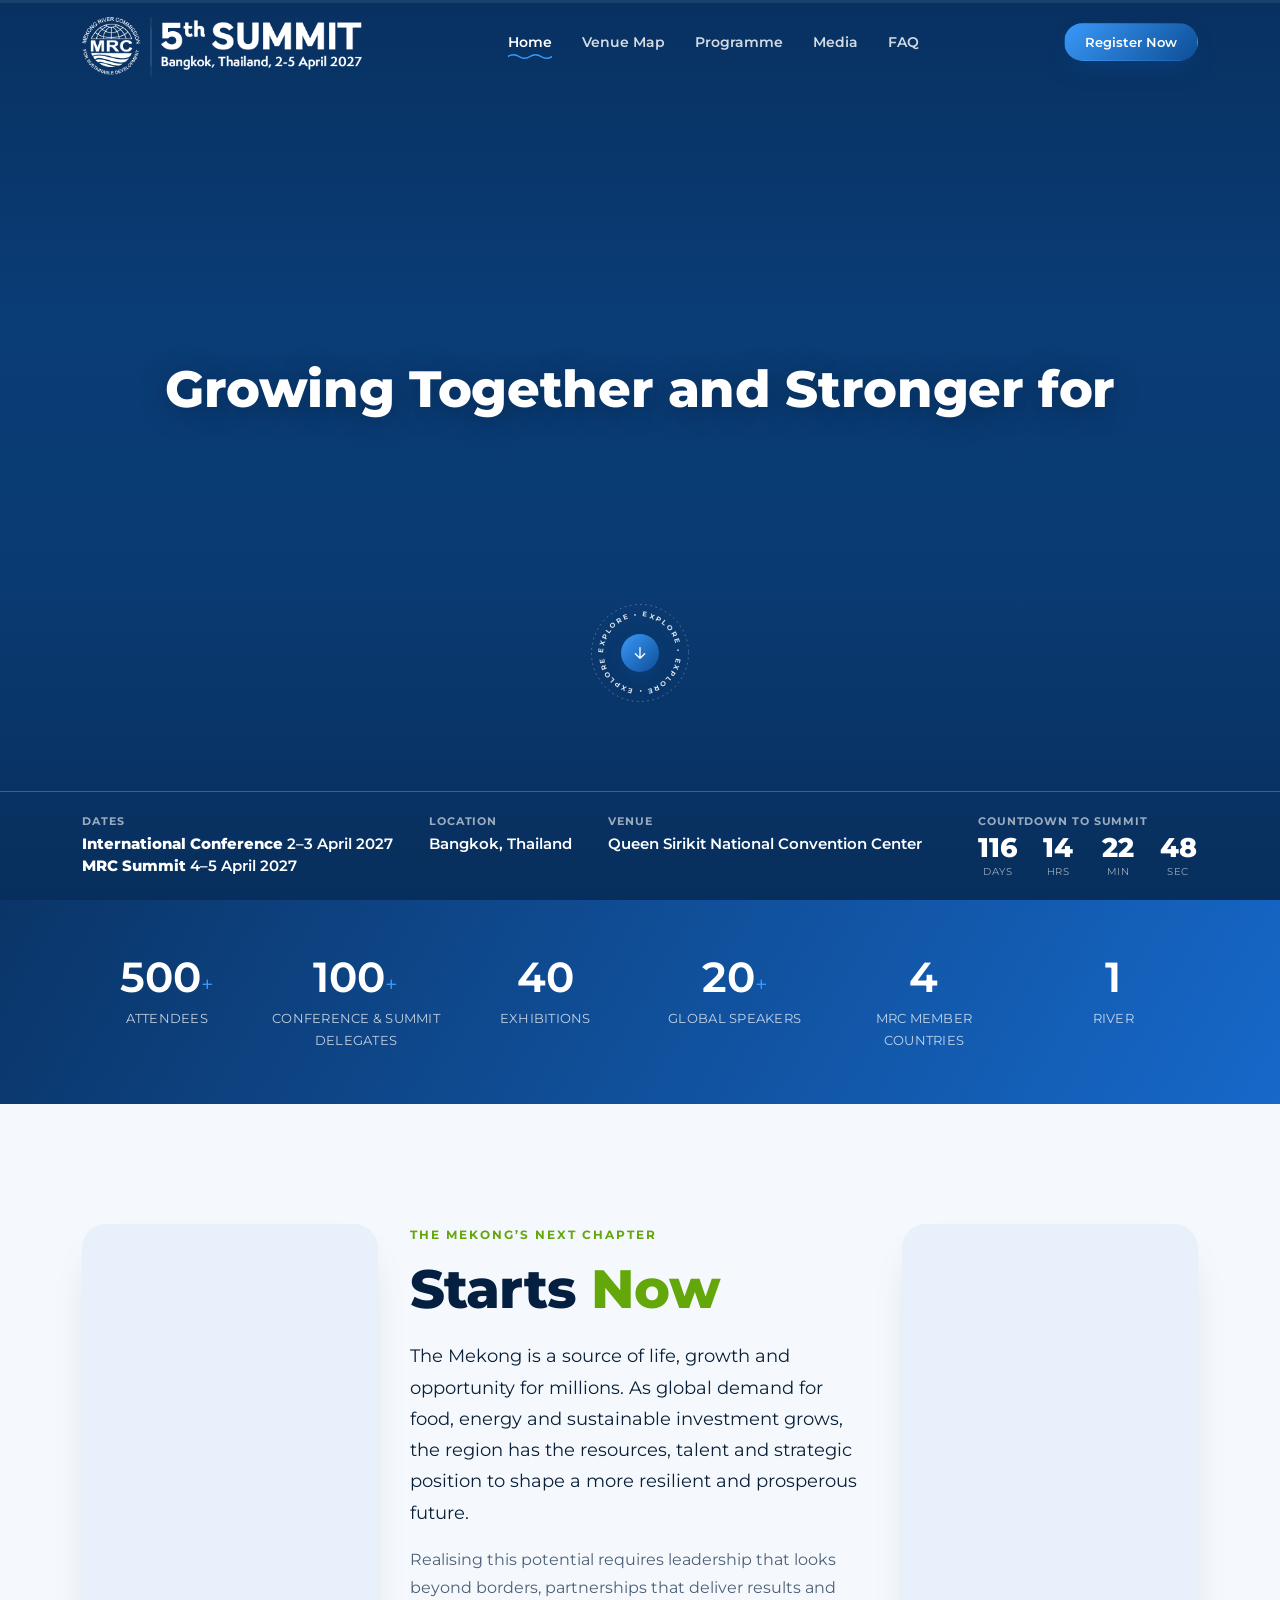
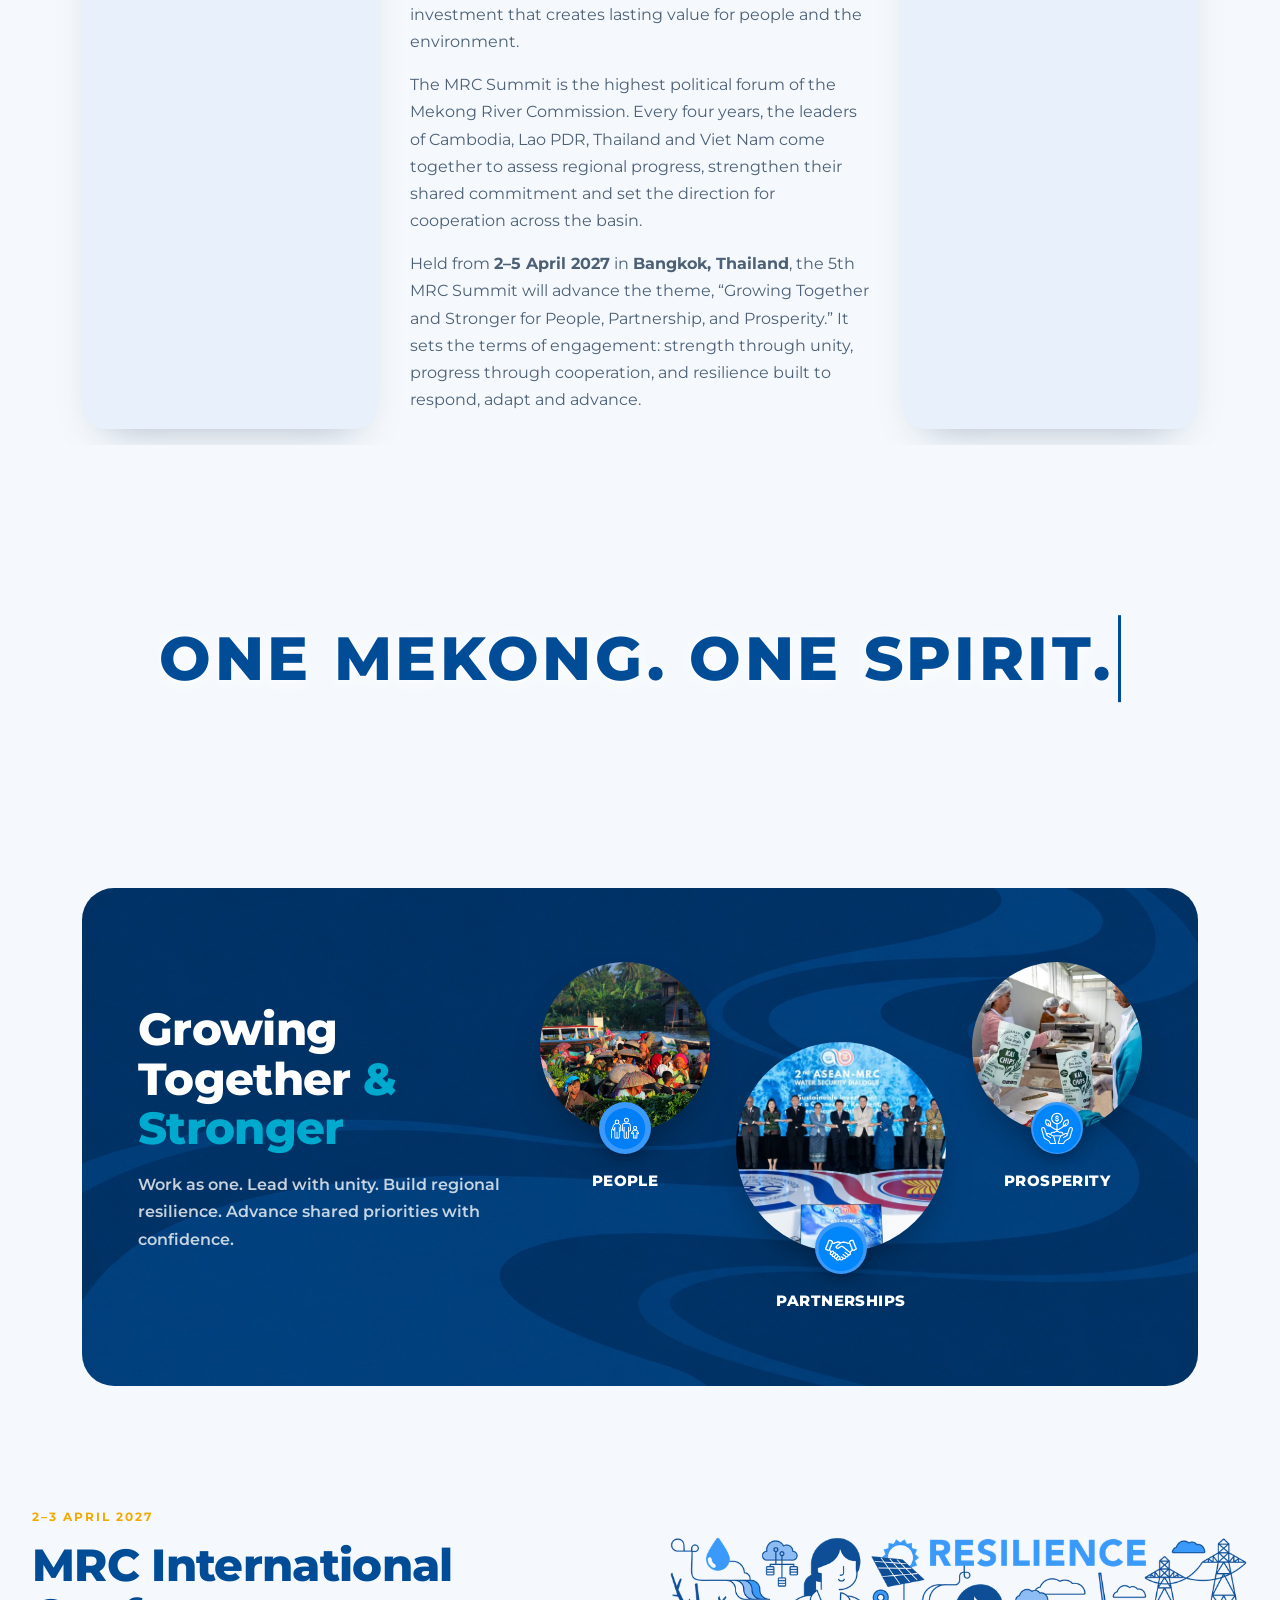
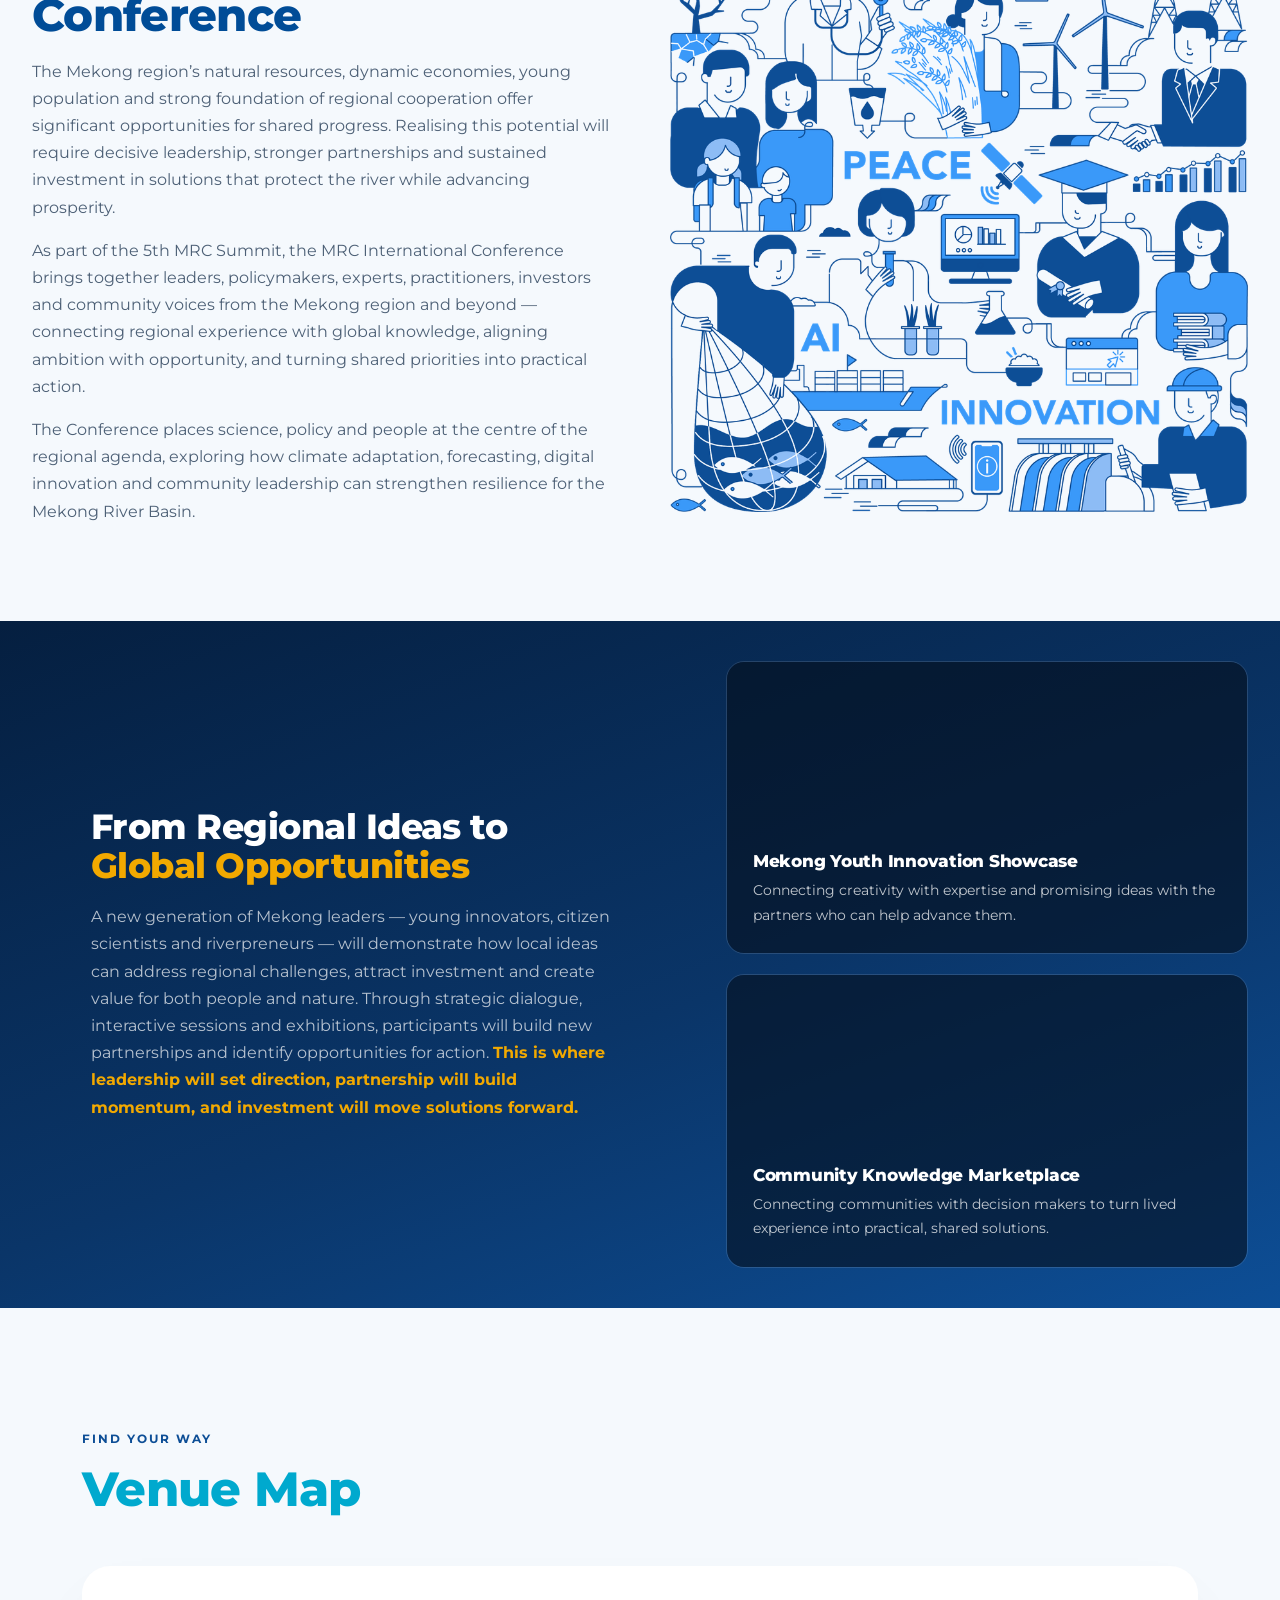
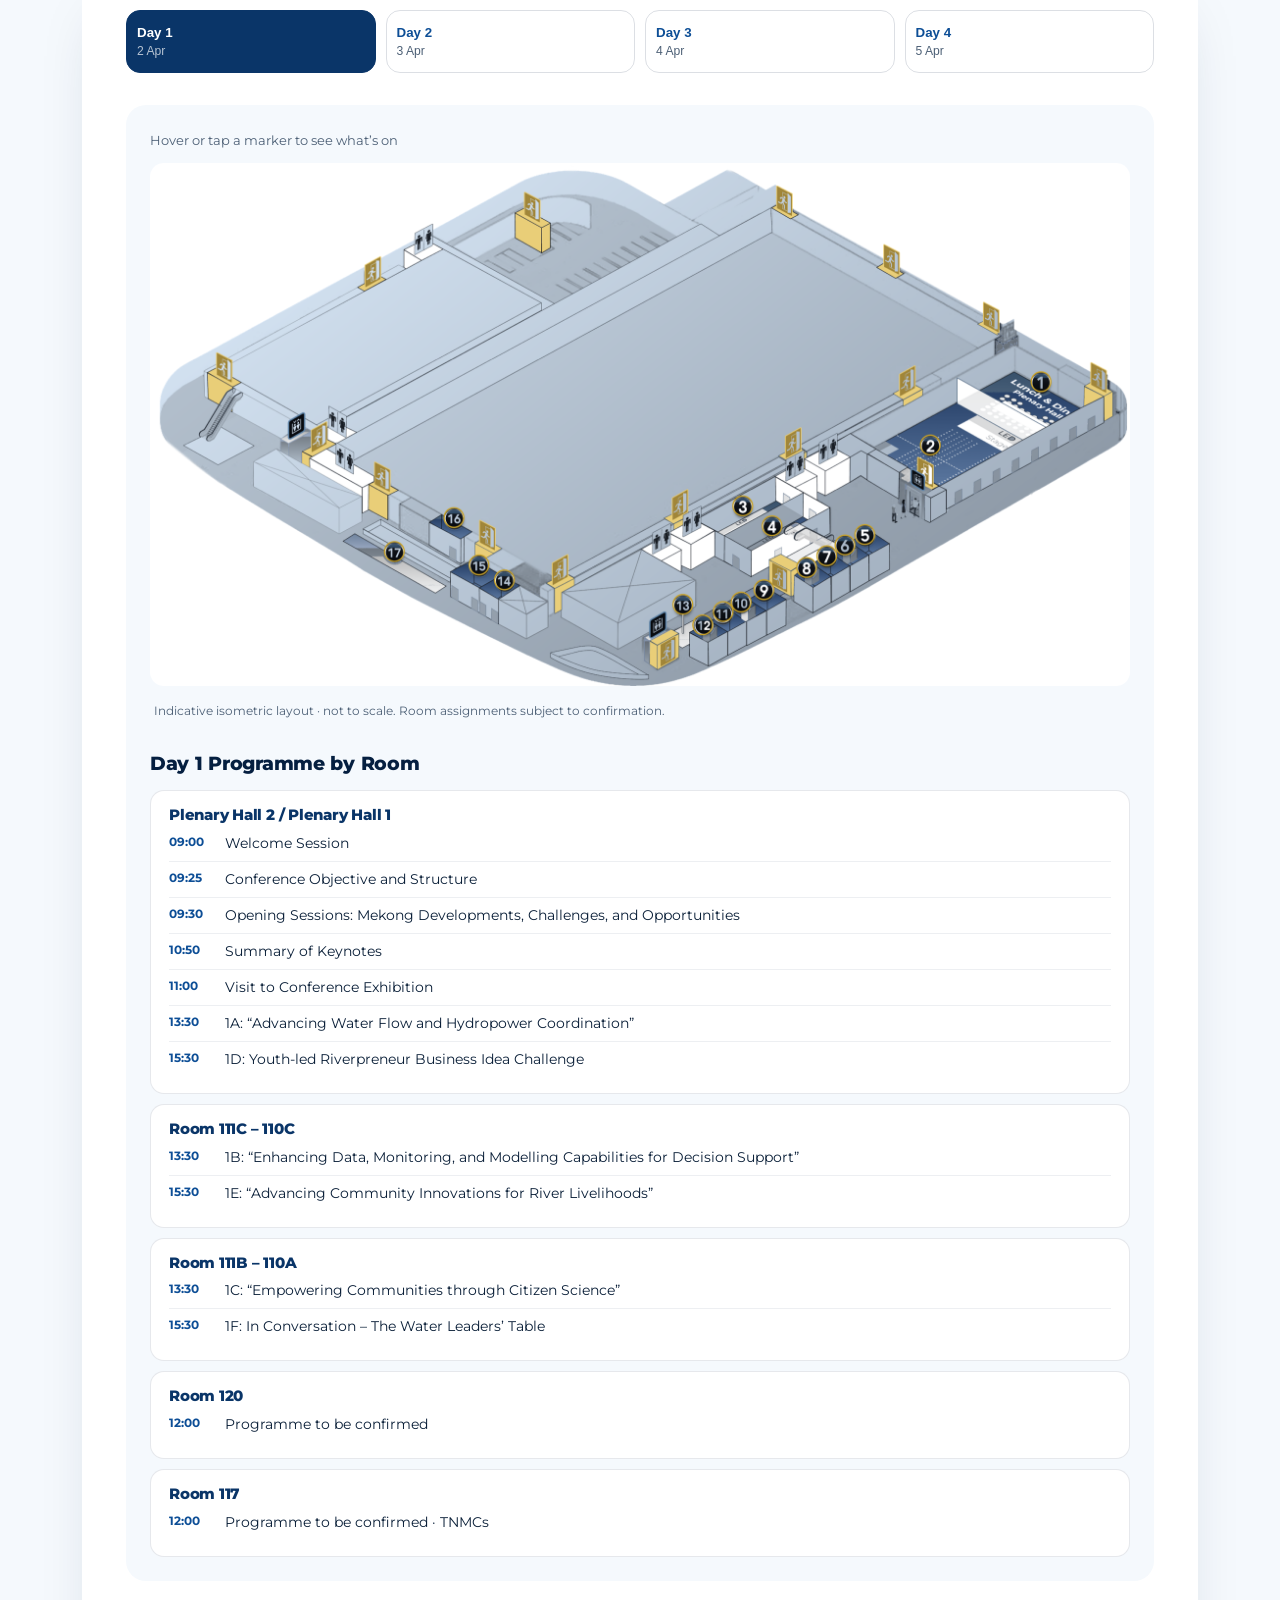
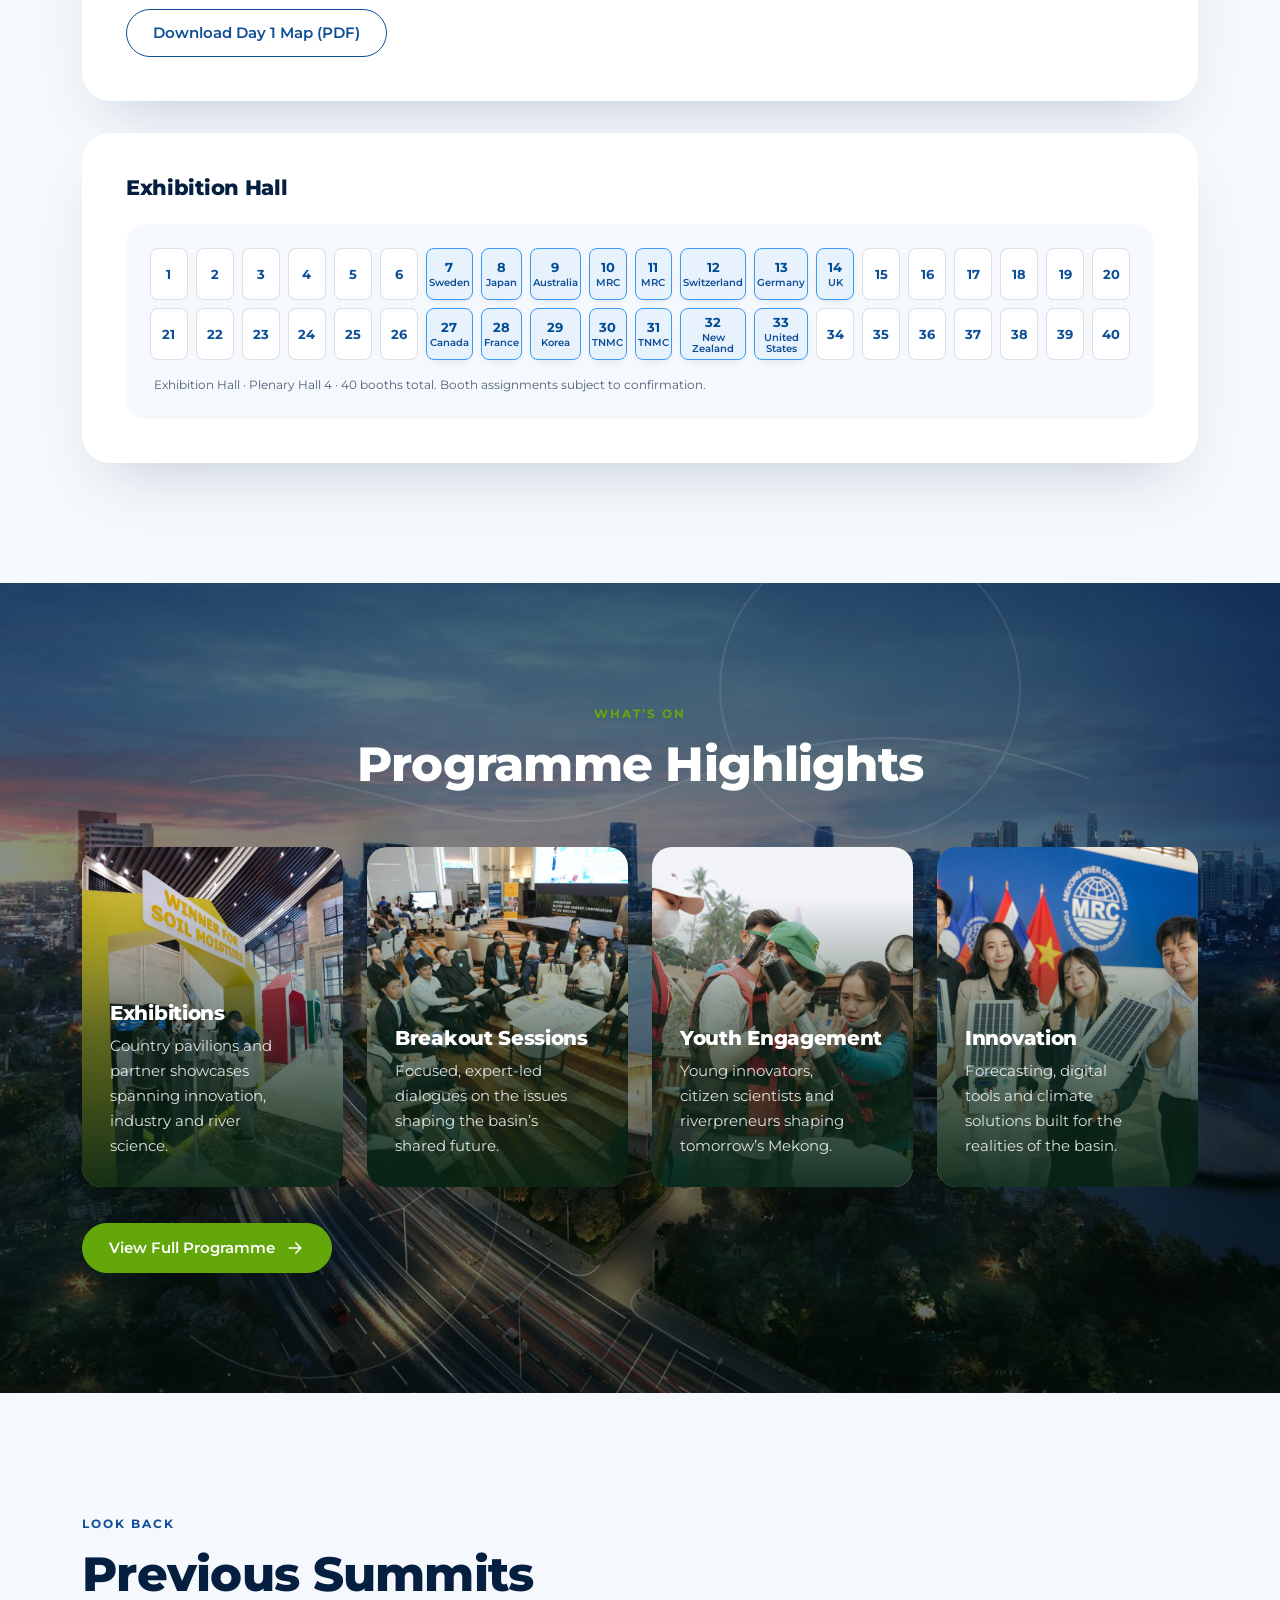
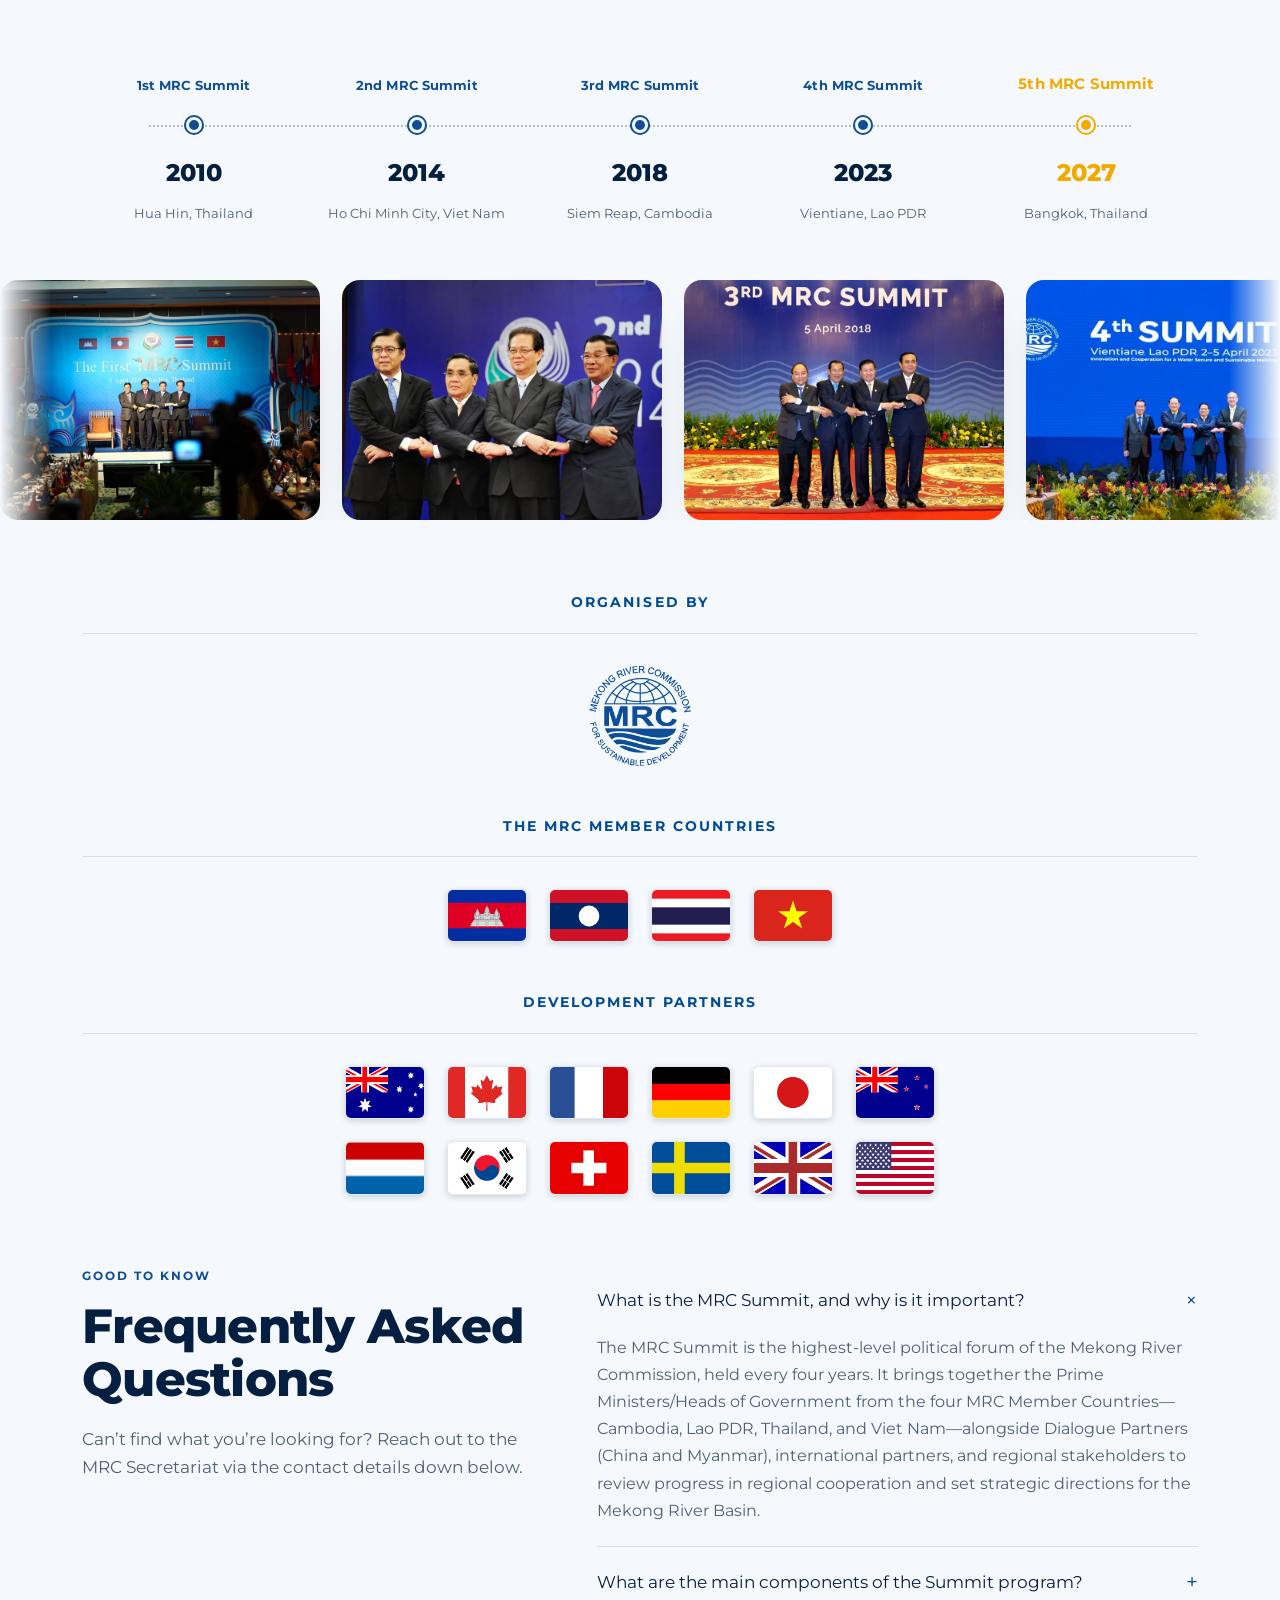
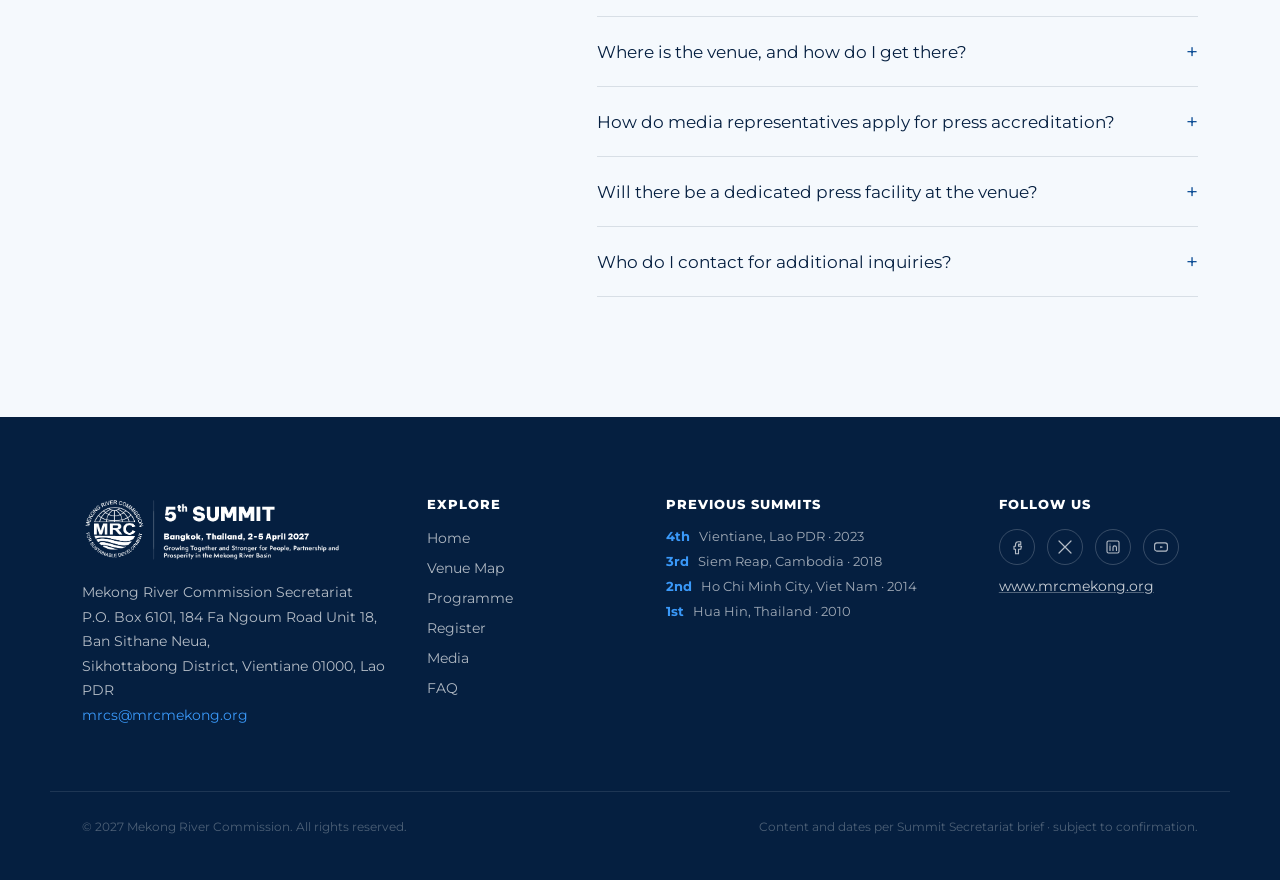
==== index.html @ 0aca08ce "Add Google Analytics (GA4) tracking Wire up the site's GA4 property so visitor traffic can be monito" ====
<!DOCTYPE html>
<html lang="en">
<head>
<meta charset="UTF-8">
<meta name="viewport" content="width=device-width, initial-scale=1.0">
<title>5th MRC Summit &mdash; Growing Together and Stronger</title>
<meta name="description" content="The 5th MRC Summit, 2&ndash;5 April 2027, Bangkok, Thailand. Growing Together and Stronger for People, Partnership, and Prosperity.">
<meta name="theme-color" content="#0a3568">
<meta property="og:title" content="5th MRC Summit">
<meta property="og:description" content="2&ndash;5 April 2027, Bangkok, Thailand. Growing Together and Stronger for People, Partnership, and Prosperity.">
<meta property="og:type" content="website">
<link rel="icon" href="data:image/svg+xml,%3Csvg xmlns='http://www.w3.org/2000/svg' viewBox='0 0 40 40'%3E%3Crect width='40' height='40' rx='8' fill='%230a3568'/%3E%3Cpath d='M4 24c5-8 9-8 14 0s9 8 14 0' fill='none' stroke='%233a99f9' stroke-width='3' stroke-linecap='round'/%3E%3Cpath d='M4 16c5-8 9-8 14 0s9 8 14 0' fill='none' stroke='%238dbcf5' stroke-width='3' stroke-linecap='round' opacity='.6'/%3E%3C/svg%3E">

<!-- Google Analytics (GA4) -->
<script async src="https://www.googletagmanager.com/gtag/js?id=G-CN8HXKM8K7"></script>
<script>
  window.dataLayer = window.dataLayer || [];
  function gtag(){dataLayer.push(arguments);}
  gtag('js', new Date());
  gtag('config', 'G-CN8HXKM8K7');
</script>
<link rel="preconnect" href="https://fonts.googleapis.com">
<link rel="preconnect" href="https://fonts.gstatic.com" crossorigin>
<link href="https://fonts.googleapis.com/css2?family=Montserrat:ital,wght@0,400;0,500;0,600;0,700;0,800;0,900;1,600&display=swap" rel="stylesheet">
<link rel="preload" href="assets/hero-banner.mp4" as="video" type="video/mp4" fetchpriority="high">
<link rel="stylesheet" href="css/style.css?v=43">
</head>
<body>

<div class="progress-rail" aria-hidden="true"><span class="progress-fill" id="progressFill"></span></div>

<header class="site-header" id="siteHeader">
  <div class="header-inner">
    <a href="#top" class="brand">
      <img src="assets/logo-mark.png" alt="5th MRC Summit" class="brand-logo">
    </a>

    <nav class="main-nav" id="mainNav" aria-label="Primary">
      <a href="#top" data-nav>Home</a>
      <a href="#venue" data-nav>Venue Map</a>
      <a href="#dayProgramme" data-nav>Programme</a>
      <a href="#media" data-nav>Media</a>
      <a href="#faq" data-nav>FAQ</a>
    </nav>

    <a href="#faq" class="btn btn-gold btn-small header-cta">Register Now</a>

    <button class="nav-toggle" id="navToggle" aria-expanded="false" aria-controls="mainNav" aria-label="Toggle menu">
      <span></span><span></span><span></span>
    </button>
  </div>
</header>

<main id="top">

  <!-- ============ HERO ============ -->
  <section class="hero" id="hero">
    <div class="hero-bg" aria-hidden="true">
      <video class="hero-bg-image" autoplay loop muted playsinline preload="auto" fetchpriority="high">
        <source src="assets/hero-banner.mp4" type="video/mp4">
      </video>
      <div class="hero-overlay"></div>
    </div>

    <div class="hero-content wrap">
      <div class="hero-headline">
        <h1 class="hero-title" data-reveal style="--i:0">
          <span class="hero-title-static">Growing Together and Stronger for</span>
          <span class="word-cycle hero-title-cycle">
            <span class="word-cycle-item">People</span><span class="word-cycle-item">Partnership</span><span class="word-cycle-item">Prosperity</span>
          </span>
        </h1>

        <a href="#faq" class="btn btn-gold hero-mobile-register" data-reveal style="--i:1">Register Now</a>
      </div>
    </div>

    <div class="hero-explore" data-reveal style="--i:2" id="heroExplore">
      <a href="#about" class="explore-btn" aria-label="Explore the Summit">
        <svg class="explore-ring" viewBox="0 0 120 120" aria-hidden="true">
          <circle cx="60" cy="60" r="56" fill="none" stroke="rgba(255,255,255,.35)" stroke-width="1" stroke-dasharray="1 5" stroke-linecap="round"/>
          <path id="exploreCirclePath" fill="none" d="M60,60 m-42,0 a42,42 0 1,1 84,0 a42,42 0 1,1 -84,0"/>
          <text class="explore-ring-text">
            <textPath href="#exploreCirclePath">EXPLORE &#8226; EXPLORE &#8226; EXPLORE &#8226; EXPLORE &#8226; EXPLORE &#8226; EXPLORE &#8226; </textPath>
          </text>
        </svg>
        <span class="explore-arrow" aria-hidden="true">
          <svg width="16" height="16" viewBox="0 0 24 24" fill="none"><path d="M12 4v16M5 13l7 7 7-7" stroke="currentColor" stroke-width="2" stroke-linecap="round" stroke-linejoin="round"/></svg>
        </span>
      </a>
    </div>

    <div class="hero-infobar" data-reveal style="--i:3" id="heroInfobar">
      <div class="wrap hero-infobar-inner">
        <div class="hero-info-col">
          <span class="hero-info-label">Dates</span>
          <p class="hero-info-value"><strong>International Conference</strong> 2&ndash;3 April 2027</p>
          <p class="hero-info-value"><strong>MRC Summit</strong> 4&ndash;5 April 2027</p>
        </div>
        <div class="hero-info-col">
          <span class="hero-info-label">Location</span>
          <p class="hero-info-value">Bangkok, Thailand</p>
        </div>
        <div class="hero-info-col">
          <span class="hero-info-label">Venue</span>
          <p class="hero-info-value">Queen Sirikit National Convention Center</p>
        </div>
        <div class="hero-info-col hero-info-countdown">
          <span class="hero-info-label">Countdown to Summit</span>
          <div class="countdown-row" id="heroCountdown">
            <div class="countdown-unit"><span class="countdown-num" data-cd="d">00</span><span class="countdown-unit-label">Days</span></div>
            <div class="countdown-unit"><span class="countdown-num" data-cd="h">00</span><span class="countdown-unit-label">Hrs</span></div>
            <div class="countdown-unit"><span class="countdown-num" data-cd="m">00</span><span class="countdown-unit-label">Min</span></div>
            <div class="countdown-unit"><span class="countdown-num" data-cd="s">00</span><span class="countdown-unit-label">Sec</span></div>
          </div>
        </div>
      </div>
    </div>
  </section>

  <!-- ============ STATS ============ -->
  <section class="stats-band" id="stats" data-reveal-group>
    <div class="wrap stats-grid">
      <div class="stat" data-count="500" data-reveal><span class="stat-num">0</span><span class="stat-plus">+</span><p>Attendees</p></div>
      <div class="stat" data-count="100" data-reveal style="--i:1"><span class="stat-num">0</span><span class="stat-plus">+</span><p>Conference &amp; Summit Delegates</p></div>
      <div class="stat" data-count="40" data-reveal style="--i:2"><span class="stat-num">0</span><p>Exhibitions</p></div>
      <div class="stat" data-count="20" data-reveal style="--i:3"><span class="stat-num">0</span><span class="stat-plus">+</span><p>Global Speakers</p></div>
      <div class="stat" data-count="4" data-reveal style="--i:4"><span class="stat-num">0</span><p>MRC Member Countries</p></div>
      <div class="stat" data-count="1" data-reveal style="--i:5"><span class="stat-num">0</span><p>River</p></div>
    </div>
  </section>

  <!-- ============ ABOUT / NEXT CHAPTER ============ -->
  <section class="section about" id="about">
    <div class="wrap about-grid">
      <div class="about-visual about-visual-left" data-reveal style="--i:1" aria-hidden="true">
        <video autoplay loop muted playsinline preload="auto">
          <source src="assets/about-video-left.mp4" type="video/mp4">
        </video>
      </div>

      <div class="about-copy">
        <p class="kicker" data-reveal>The Mekong&rsquo;s Next Chapter</p>
        <h2 data-reveal style="--i:1">Starts <em>Now</em></h2>
        <p class="lead" data-reveal style="--i:2">The Mekong is a source of life, growth and opportunity for millions. As global demand for food, energy and sustainable investment grows, the region has the resources, talent and strategic position to shape a more resilient and prosperous future.</p>
        <p data-reveal style="--i:3">Realising this potential requires leadership that looks beyond borders, partnerships that deliver results and investment that creates lasting value for people and the environment.</p>
        <p data-reveal style="--i:4">The MRC Summit is the highest political forum of the Mekong River Commission. Every four years, the leaders of Cambodia, Lao PDR, Thailand and Viet Nam come together to assess regional progress, strengthen their shared commitment and set the direction for cooperation across the basin.</p>
        <p data-reveal style="--i:5">Held from <strong>2&ndash;5 April 2027</strong> in <strong>Bangkok, Thailand</strong>, the 5th MRC Summit will advance the theme, &ldquo;Growing Together and Stronger for People, Partnership, and Prosperity.&rdquo; It sets the terms of engagement: strength through unity, progress through cooperation, and resilience built to respond, adapt and advance.</p>
      </div>

      <div class="about-visual about-visual-right" data-reveal style="--i:2" aria-hidden="true">
        <video autoplay loop muted playsinline preload="auto">
          <source src="assets/about-video-right.mp4" type="video/mp4">
        </video>
      </div>
    </div>
  </section>

  <!-- ============ RIVER DIVIDER ============ -->
  <div class="river-divider" id="riverDivider">
    <img src="assets/river-divider.png" alt="" class="river-img" id="riverImg" aria-hidden="true">
    <div class="river-caption-clip" id="riverCaptionClip">
      <p class="river-caption" id="riverCaption"><span class="river-caption-line">ONE MEKONG.</span> <span class="river-caption-line">ONE SPIRIT.</span></p>
    </div>
  </div>

  <!-- ============ PILLARS ============ -->
  <section class="section pillars" id="pillars">
    <div class="wrap">
      <div class="highlight-box">
        <div class="highlight-copy">
          <h2 class="highlight-title" data-reveal style="--i:1">Growing Together <em>&amp; Stronger</em></h2>
          <p class="highlight-text" data-reveal style="--i:2">Work as one. Lead with unity. Build regional resilience. Advance shared priorities with confidence.</p>
          <p class="highlight-hint">Tap the circles for more information.</p>
        </div>

        <div class="highlight-badges">
          <div class="badge-circle badge-circle--side" data-reveal style="--i:1" tabindex="0">
            <img src="assets/pillars/people.jpg" alt="People">
            <span class="badge-icon"><img src="assets/icon-people.png" alt=""></span>
            <span class="badge-label">People</span>
            <div class="badge-detail">
              <p>Protect livelihoods, expand opportunities and place communities at the heart of the Mekong&rsquo;s future.</p>
            </div>
          </div>

          <div class="badge-circle badge-circle--center" data-reveal style="--i:2" tabindex="0">
            <img src="assets/pillars/partnership.jpg" alt="Partnerships">
            <span class="badge-icon"><img src="assets/icon-partnership.png" alt=""></span>
            <span class="badge-label">Partnerships</span>
            <div class="badge-detail">
              <p>Bring governments, businesses and international partners together around shared goals and coordinated action.</p>
            </div>
          </div>

          <div class="badge-circle badge-circle--side" data-reveal style="--i:3" tabindex="0">
            <img src="assets/pillars/prosperity.jpg" alt="Prosperity">
            <span class="badge-icon"><img src="assets/icon-prosperity.png" alt=""></span>
            <span class="badge-label">Prosperity</span>
            <div class="badge-detail">
              <p>Unlock responsible investment, innovation and connectivity to deliver inclusive and sustainable growth.</p>
            </div>
          </div>
        </div>
      </div>
    </div>
  </section>

  <!-- ============ INTERNATIONAL CONFERENCE ============ -->
  <section class="section conference" id="conference">
    <div class="wrap conference-grid">
      <div class="conference-copy">
        <p class="kicker" data-reveal>2&ndash;3 April 2027</p>
        <h2 data-reveal style="--i:1">MRC International Conference</h2>
        <p data-reveal style="--i:2">The Mekong region&rsquo;s natural resources, dynamic economies, young population and strong foundation of regional cooperation offer significant opportunities for shared progress. Realising this potential will require decisive leadership, stronger partnerships and sustained investment in solutions that protect the river while advancing prosperity.</p>
        <p data-reveal style="--i:3">As part of the 5th MRC Summit, the MRC International Conference brings together leaders, policymakers, experts, practitioners, investors and community voices from the Mekong region and beyond &mdash; connecting regional experience with global knowledge, aligning ambition with opportunity, and turning shared priorities into practical action.</p>
        <p data-reveal style="--i:4">The Conference places science, policy and people at the centre of the regional agenda, exploring how climate adaptation, forecasting, digital innovation and community leadership can strengthen resilience for the Mekong River Basin.</p>
      </div>

      <div class="conference-visual" data-reveal style="--i:2">
        <div class="video-frame" id="conferenceVideoFrame">
          <img src="assets/conference-image.png" alt="Illustration of resilience, peace, AI and innovation across the Mekong basin">
        </div>
      </div>
    </div>

    <div class="showcase-band">
      <div class="wrap showcase-grid">
        <div class="showcase-copy reveal-left" data-reveal>
          <h3>From Regional Ideas to <span class="showcase-highlight">Global Opportunities</span></h3>
          <p>A new generation of Mekong leaders &mdash; young innovators, citizen scientists and riverpreneurs &mdash; will demonstrate how local ideas can address regional challenges, attract investment and create value for both people and nature. Through strategic dialogue, interactive sessions and exhibitions, participants will build new partnerships and identify opportunities for action. <span class="showcase-tagline">This is where leadership will set direction, partnership will build momentum, and investment will move solutions forward.</span></p>
        </div>

        <div class="showcase-cards reveal-right" data-reveal>
          <div class="showcase-card" data-reveal style="--i:0">
            <video class="showcase-video" autoplay loop muted playsinline preload="auto" aria-hidden="true">
              <source src="assets/showcase-youth.mp4?v=2" type="video/mp4">
            </video>
            <div class="showcase-tint"></div>
            <h4>Mekong Youth Innovation Showcase</h4>
            <p>Connecting creativity with expertise and promising ideas with the partners who can help advance them.</p>
          </div>
          <div class="showcase-card" data-reveal style="--i:1">
            <video class="showcase-video" autoplay loop muted playsinline preload="auto" aria-hidden="true">
              <source src="assets/showcase-knowledge.mp4?v=2" type="video/mp4">
            </video>
            <div class="showcase-tint"></div>
            <h4>Community Knowledge Marketplace</h4>
            <p>Connecting communities with decision makers to turn lived experience into practical, shared solutions.</p>
          </div>
        </div>
      </div>
    </div>
  </section>

  <!-- ============ VENUE MAP ============ -->
  <section class="section venue" id="venue">
    <div class="wrap">
      <p class="kicker" data-reveal>Find Your Way</p>
      <h2 class="section-title" data-reveal style="--i:1">Venue Map</h2>

      <div class="venue-panel" data-reveal style="--i:3">
        <div class="venue-tabs" role="tablist" aria-label="Venue map by day">
          <button class="venue-tab is-active" role="tab" aria-selected="true" data-day="1">Day 1<span>2 Apr</span></button>
          <button class="venue-tab" role="tab" aria-selected="false" data-day="2">Day 2<span>3 Apr</span></button>
          <button class="venue-tab" role="tab" aria-selected="false" data-day="3">Day 3<span>4 Apr</span></button>
          <button class="venue-tab" role="tab" aria-selected="false" data-day="4">Day 4<span>5 Apr</span></button>
        </div>

        <div class="venue-stage">

          <div class="venue-live" id="venueLive">
            <div class="venue-map-col">
              <p class="venue-hint">Hover or tap a marker to see what&rsquo;s on</p>
              <div class="fp-wrap" id="fpWrap">
                <img src="assets/venue-plan.png" alt="Isometric venue floor plan with numbered session markers" class="venue-plan-img" id="venuePlanImg">
                <div class="fp-tooltip" id="fpTooltip" hidden></div>
                <button type="button" class="map-zoom-btn" id="mapZoomBtn" aria-label="Zoom into the venue map">
                  <svg width="20" height="20" viewBox="0 0 24 24" fill="none"><circle cx="11" cy="11" r="7" stroke="currentColor" stroke-width="2"/><path d="M21 21l-4.35-4.35M9 11h4M11 9v4" stroke="currentColor" stroke-width="2" stroke-linecap="round"/></svg>
                </button>
              </div>
              <p class="venue-fineprint">Indicative isometric layout &middot; not to scale. Room assignments subject to confirmation.</p>
            </div>

            <div class="venue-programme-col" id="dayProgramme">
              <h3 class="venue-day-heading" id="venueDayHeading">Day 1 Programme by Room</h3>
              <div class="venue-room-list" id="venueRoomList"></div>
            </div>
          </div>

          <div class="venue-soon" id="venueSoon" hidden>
            <svg width="40" height="40" viewBox="0 0 40 40" fill="none"><circle cx="20" cy="20" r="16" stroke="currentColor" stroke-width="2"/><path d="M20 11v9l6 4" stroke="currentColor" stroke-width="2" stroke-linecap="round" stroke-linejoin="round"/></svg>
            <p>The detailed programme for this day is still being finalised and will be published closer to the Summit.</p>
          </div>

        </div>

        <a href="assets/venue-map-day1.pdf" download="5th-MRC-Summit-Venue-Map-Day-1.pdf" class="btn btn-outline" id="downloadMapBtn">Download Day 1 Map (PDF)</a>
      </div>

      <div class="venue-panel exhibition-panel" data-reveal>
        <h3 class="exhibition-heading">Exhibition Hall</h3>

        <div class="venue-stage">
          <div class="exhibition-layout">

            <div class="exhibition-booths" aria-label="Exhibition booths, 40 total">
              <span class="booth-chip"><span class="booth-no">1</span></span>
              <span class="booth-chip"><span class="booth-no">2</span></span>
              <span class="booth-chip"><span class="booth-no">3</span></span>
              <span class="booth-chip"><span class="booth-no">4</span></span>
              <span class="booth-chip"><span class="booth-no">5</span></span>
              <span class="booth-chip"><span class="booth-no">6</span></span>
              <span class="booth-chip is-assigned"><span class="booth-no">7</span><span class="booth-name">Sweden</span></span>
              <span class="booth-chip is-assigned"><span class="booth-no">8</span><span class="booth-name">Japan</span></span>
              <span class="booth-chip is-assigned"><span class="booth-no">9</span><span class="booth-name">Australia</span></span>
              <span class="booth-chip is-assigned"><span class="booth-no">10</span><span class="booth-name">MRC</span></span>
              <span class="booth-chip is-assigned"><span class="booth-no">11</span><span class="booth-name">MRC</span></span>
              <span class="booth-chip is-assigned"><span class="booth-no">12</span><span class="booth-name">Switzerland</span></span>
              <span class="booth-chip is-assigned"><span class="booth-no">13</span><span class="booth-name">Germany</span></span>
              <span class="booth-chip is-assigned"><span class="booth-no">14</span><span class="booth-name">UK</span></span>
              <span class="booth-chip"><span class="booth-no">15</span></span>
              <span class="booth-chip"><span class="booth-no">16</span></span>
              <span class="booth-chip"><span class="booth-no">17</span></span>
              <span class="booth-chip"><span class="booth-no">18</span></span>
              <span class="booth-chip"><span class="booth-no">19</span></span>
              <span class="booth-chip"><span class="booth-no">20</span></span>
              <span class="booth-chip"><span class="booth-no">21</span></span>
              <span class="booth-chip"><span class="booth-no">22</span></span>
              <span class="booth-chip"><span class="booth-no">23</span></span>
              <span class="booth-chip"><span class="booth-no">24</span></span>
              <span class="booth-chip"><span class="booth-no">25</span></span>
              <span class="booth-chip"><span class="booth-no">26</span></span>
              <span class="booth-chip is-assigned"><span class="booth-no">27</span><span class="booth-name">Canada</span></span>
              <span class="booth-chip is-assigned"><span class="booth-no">28</span><span class="booth-name">France</span></span>
              <span class="booth-chip is-assigned"><span class="booth-no">29</span><span class="booth-name">Korea</span></span>
              <span class="booth-chip is-assigned"><span class="booth-no">30</span><span class="booth-name">TNMC</span></span>
              <span class="booth-chip is-assigned"><span class="booth-no">31</span><span class="booth-name">TNMC</span></span>
              <span class="booth-chip is-assigned"><span class="booth-no">32</span><span class="booth-name">New Zealand</span></span>
              <span class="booth-chip is-assigned"><span class="booth-no">33</span><span class="booth-name">United States</span></span>
              <span class="booth-chip"><span class="booth-no">34</span></span>
              <span class="booth-chip"><span class="booth-no">35</span></span>
              <span class="booth-chip"><span class="booth-no">36</span></span>
              <span class="booth-chip"><span class="booth-no">37</span></span>
              <span class="booth-chip"><span class="booth-no">38</span></span>
              <span class="booth-chip"><span class="booth-no">39</span></span>
              <span class="booth-chip"><span class="booth-no">40</span></span>
            </div>
          </div>

          <p class="venue-fineprint">Exhibition Hall &middot; Plenary Hall 4 &middot; 40 booths total. Booth assignments subject to confirmation.</p>
        </div>
      </div>
    </div>
  </section>

  <!-- ============ PROGRAMME ============ -->
  <section class="section programme" id="programme">
    <div class="wrap">
      <div class="programme-heading">
        <p class="kicker programme-kicker" data-reveal>What&rsquo;s On</p>
        <h2 class="programme-title" data-reveal style="--i:1">Programme Highlights</h2>
      </div>

      <div class="programme-grid programme-grid--boxes">
        <article class="prog-box prog-box--exhibitions" data-reveal style="--i:0">
          <div class="prog-box-content">
            <h3>Exhibitions</h3>
            <p>Country pavilions and partner showcases spanning innovation, industry and river science.</p>
          </div>
        </article>
        <article class="prog-box prog-box--breakout" data-reveal style="--i:1">
          <div class="prog-box-content">
            <h3>Breakout Sessions</h3>
            <p>Focused, expert-led dialogues on the issues shaping the basin&rsquo;s shared future.</p>
          </div>
        </article>
        <article class="prog-box prog-box--youth" data-reveal style="--i:2">
          <div class="prog-box-content">
            <h3>Youth Engagement</h3>
            <p>Young innovators, citizen scientists and riverpreneurs shaping tomorrow&rsquo;s Mekong.</p>
          </div>
        </article>
        <article class="prog-box prog-box--innovation" data-reveal style="--i:3">
          <div class="prog-box-content">
            <h3>Innovation</h3>
            <p>Forecasting, digital tools and climate solutions built for the realities of the basin.</p>
          </div>
        </article>
      </div>

      <a class="btn btn-outline prog-view-all" href="#dayProgramme" data-reveal style="--i:4">
        <span>View Full Programme</span>
        <svg width="20" height="20" viewBox="0 0 24 24" fill="none"><path d="M5 12h14M13 6l6 6-6 6" stroke="currentColor" stroke-width="2" stroke-linecap="round" stroke-linejoin="round"/></svg>
      </a>
    </div>
  </section>

  <!-- ============ MEDIA: CAROUSEL + PARTNERS ============ -->
  <section class="section media" id="media">
    <div class="wrap">
      <p class="kicker" data-reveal>Look Back</p>
      <h2 class="section-title" data-reveal style="--i:1">Previous Summits</h2>

      <div class="timeline-track" id="timeline" data-reveal style="--i:2">
        <div class="timeline-item">
          <p class="timeline-label">1st MRC Summit</p>
          <div class="timeline-marker"><span class="timeline-dot"></span></div>
          <p class="timeline-year">2010</p>
          <p class="timeline-place">Hua Hin, Thailand</p>
        </div>
        <div class="timeline-item">
          <p class="timeline-label">2nd MRC Summit</p>
          <div class="timeline-marker"><span class="timeline-dot"></span></div>
          <p class="timeline-year">2014</p>
          <p class="timeline-place">Ho Chi Minh City, Viet Nam</p>
        </div>
        <div class="timeline-item">
          <p class="timeline-label">3rd MRC Summit</p>
          <div class="timeline-marker"><span class="timeline-dot"></span></div>
          <p class="timeline-year">2018</p>
          <p class="timeline-place">Siem Reap, Cambodia</p>
        </div>
        <div class="timeline-item">
          <p class="timeline-label">4th MRC Summit</p>
          <div class="timeline-marker"><span class="timeline-dot"></span></div>
          <p class="timeline-year">2023</p>
          <p class="timeline-place">Vientiane, Lao PDR</p>
        </div>
        <div class="timeline-item timeline-item--current">
          <p class="timeline-label">5th MRC Summit</p>
          <div class="timeline-marker"><span class="timeline-dot"></span></div>
          <p class="timeline-year">2027</p>
          <p class="timeline-place">Bangkok, Thailand</p>
        </div>
      </div>
    </div>

    <div class="carousel" data-reveal>
      <div class="carousel-track" id="carouselTrack">
        <figure class="carousel-slide"><img src="assets/carousel/summit-01.jpg" alt="The First MRC Summit, Hua Hin, Thailand, 2010" loading="lazy"></figure>
        <figure class="carousel-slide"><img src="assets/carousel/summit-02.jpg" alt="2nd MRC Summit, Ho Chi Minh City, Viet Nam, 2014" loading="lazy"></figure>
        <figure class="carousel-slide"><img src="assets/carousel/summit-03.jpg" alt="3rd MRC Summit leaders, 2018" loading="lazy"></figure>
        <figure class="carousel-slide"><img src="assets/carousel/summit-04.jpg" alt="4th MRC Summit leaders, Vientiane, Lao PDR, 2023" loading="lazy"></figure>
        <figure class="carousel-slide"><img src="assets/carousel/summit-05.jpg" alt="4th MRC Summit River Monitoring Technology Competition winners" loading="lazy"></figure>
        <figure class="carousel-slide"><img src="assets/carousel/summit-06.jpg" alt="4th MRC Summit panel discussion" loading="lazy"></figure>
        <figure class="carousel-slide"><img src="assets/carousel/summit-07.jpg" alt="4th MRC Summit plenary stage" loading="lazy"></figure>
        <figure class="carousel-slide"><img src="assets/carousel/summit-08.jpg" alt="4th MRC Summit exhibition visit" loading="lazy"></figure>
        <figure class="carousel-slide"><img src="assets/carousel/summit-09.jpg" alt="4th MRC Summit exhibition visit" loading="lazy"></figure>
        <figure class="carousel-slide"><img src="assets/carousel/summit-10.jpg" alt="4th MRC Summit — Children, Youth and Climate session" loading="lazy"></figure>
        <figure class="carousel-slide"><img src="assets/carousel/summit-11.jpg" alt="4th MRC Summit panel session" loading="lazy"></figure>
        <figure class="carousel-slide"><img src="assets/carousel/summit-12.jpg" alt="4th MRC Summit partner exhibition booth" loading="lazy"></figure>
        <!-- duplicate set for seamless loop -->
        <figure class="carousel-slide" aria-hidden="true"><img src="assets/carousel/summit-01.jpg" alt="" loading="lazy"></figure>
        <figure class="carousel-slide" aria-hidden="true"><img src="assets/carousel/summit-02.jpg" alt="" loading="lazy"></figure>
        <figure class="carousel-slide" aria-hidden="true"><img src="assets/carousel/summit-03.jpg" alt="" loading="lazy"></figure>
        <figure class="carousel-slide" aria-hidden="true"><img src="assets/carousel/summit-04.jpg" alt="" loading="lazy"></figure>
        <figure class="carousel-slide" aria-hidden="true"><img src="assets/carousel/summit-05.jpg" alt="" loading="lazy"></figure>
        <figure class="carousel-slide" aria-hidden="true"><img src="assets/carousel/summit-06.jpg" alt="" loading="lazy"></figure>
        <figure class="carousel-slide" aria-hidden="true"><img src="assets/carousel/summit-07.jpg" alt="" loading="lazy"></figure>
        <figure class="carousel-slide" aria-hidden="true"><img src="assets/carousel/summit-08.jpg" alt="" loading="lazy"></figure>
        <figure class="carousel-slide" aria-hidden="true"><img src="assets/carousel/summit-09.jpg" alt="" loading="lazy"></figure>
        <figure class="carousel-slide" aria-hidden="true"><img src="assets/carousel/summit-10.jpg" alt="" loading="lazy"></figure>
        <figure class="carousel-slide" aria-hidden="true"><img src="assets/carousel/summit-11.jpg" alt="" loading="lazy"></figure>
        <figure class="carousel-slide" aria-hidden="true"><img src="assets/carousel/summit-12.jpg" alt="" loading="lazy"></figure>
      </div>
    </div>

    <div class="wrap partners-static" data-reveal>
      <p class="partners-heading">Organised By</p>
      <div class="partners-divider"></div>
      <div class="partners-orgrow">
        <img src="assets/mrc-roundel.png" alt="Mekong River Commission" class="partners-org-logo">
      </div>

      <p class="partners-heading">The MRC Member Countries</p>
      <div class="partners-divider"></div>
      <div class="flag-row">
        <span class="flag-chip"><img src="assets/flags/cambodia.svg" alt="Cambodia" loading="lazy"></span>
        <span class="flag-chip"><img src="assets/flags/laos.svg" alt="Lao PDR" loading="lazy"></span>
        <span class="flag-chip"><img src="assets/flags/thailand.svg" alt="Thailand" loading="lazy"></span>
        <span class="flag-chip"><img src="assets/flags/vietnam.svg" alt="Viet Nam" loading="lazy"></span>
      </div>

      <p class="partners-heading">Development Partners</p>
      <div class="partners-divider"></div>
      <div class="flag-row flag-row--wrap">
        <span class="flag-chip"><img src="assets/flags/australia.png" alt="Australia" loading="lazy"></span>
        <span class="flag-chip"><img src="assets/flags/canada.png" alt="Canada" loading="lazy"></span>
        <span class="flag-chip"><img src="assets/flags/france.png" alt="France" loading="lazy"></span>
        <span class="flag-chip"><img src="assets/flags/germany.png" alt="Germany" loading="lazy"></span>
        <span class="flag-chip"><img src="assets/flags/japan.png" alt="Japan" loading="lazy"></span>
        <span class="flag-chip"><img src="assets/flags/new-zealand.png" alt="New Zealand" loading="lazy"></span>
        <span class="flag-chip"><img src="assets/flags/luxembourg.png" alt="Luxembourg" loading="lazy"></span>
        <span class="flag-chip"><img src="assets/flags/south-korea.png" alt="Republic of Korea" loading="lazy"></span>
        <span class="flag-chip"><img src="assets/flags/switzerland.png" alt="Switzerland" loading="lazy"></span>
        <span class="flag-chip"><img src="assets/flags/sweden.png" alt="Sweden" loading="lazy"></span>
        <span class="flag-chip"><img src="assets/flags/uk.png" alt="United Kingdom" loading="lazy"></span>
        <span class="flag-chip"><img src="assets/flags/us.png" alt="United States" loading="lazy"></span>
      </div>
    </div>
  </section>

  <!-- ============ FAQ ============ -->
  <section class="section faq" id="faq">
    <div class="wrap faq-grid">
      <div>
        <p class="kicker" data-reveal>Good to Know</p>
        <h2 class="section-title" data-reveal style="--i:1">Frequently Asked Questions</h2>
        <p class="section-sub" data-reveal style="--i:2">Can&rsquo;t find what you&rsquo;re looking for? Reach out to the MRC Secretariat via the contact details down below.</p>
      </div>

      <div class="faq-list" data-reveal style="--i:2">
        <div class="faq-item is-open">
          <button class="faq-q">What is the MRC Summit, and why is it important?<span class="faq-toggle">+</span></button>
          <div class="faq-a"><p>The MRC Summit is the highest-level political forum of the Mekong River Commission, held every four years. It brings together the Prime Ministers/Heads of Government from the four MRC Member Countries&mdash;Cambodia, Lao PDR, Thailand, and Viet Nam&mdash;alongside Dialogue Partners (China and Myanmar), international partners, and regional stakeholders to review progress in regional cooperation and set strategic directions for the Mekong River Basin.</p></div>
        </div>
        <div class="faq-item">
          <button class="faq-q">What are the main components of the Summit program?<span class="faq-toggle">+</span></button>
          <div class="faq-a">
            <p>The event features three primary tracks:</p>
            <ol class="faq-a-list">
              <li><strong>The MRC International Conference:</strong> A two-day forum featuring research presentations, policy panels, and expert discussions on climate adaptation, river basin management, and innovation.</li>
              <li><strong>The High-Level Ministerial &amp; Summit Sessions:</strong> Plenary meetings reserved for government leaders, ministers, and official delegations leading to the adoption of the Summit Declaration.</li>
              <li><strong>Exhibitions &amp; Side Events:</strong> Including the Mekong Youth Innovation Showcase and Community Knowledge Marketplace.</li>
            </ol>
          </div>
        </div>
        <div class="faq-item">
          <button class="faq-q">Where is the venue, and how do I get there?<span class="faq-toggle">+</span></button>
          <div class="faq-a"><p>The Summit will take place at the Queen Sirikit National Convention Center (QSNCC) in Bangkok, Thailand. QSNCC is accessible via the MRT (Bangkok Metro) directly at the QSNCC Station (Exit 3), as well as by taxi or ride-hailing services.</p></div>
        </div>
        <div class="faq-item">
          <button class="faq-q">How do media representatives apply for press accreditation?<span class="faq-toggle">+</span></button>
          <div class="faq-a"><p>Journalists, photographers, and broadcast crews must submit a Media Accreditation Request via the online registration portal. You will be required to upload a valid press card and a formal letter of assignment from your media outlet.</p></div>
        </div>
        <div class="faq-item">
          <button class="faq-q">Will there be a dedicated press facility at the venue?<span class="faq-toggle">+</span></button>
          <div class="faq-a"><p>Yes, a fully equipped Media Center will be provided, featuring high-speed internet, workstation desks, press conference rooms, and live broadcast feeds of key sessions.</p></div>
        </div>
        <div class="faq-item">
          <button class="faq-q">Who do I contact for additional inquiries?<span class="faq-toggle">+</span></button>
          <div class="faq-a"><p>For further assistance, please contact <a href="mailto:mrcs@mrcmekong.org">mrcs@mrcmekong.org</a>.</p></div>
        </div>
      </div>
    </div>
  </section>

</main>

<!-- ============ FOOTER ============ -->
<footer class="site-footer">
  <div class="wrap footer-grid">
    <div class="footer-brand">
      <img src="assets/logo-white.png" alt="5th MRC Summit" class="footer-logo">
      <p class="footer-address">Mekong River Commission Secretariat<br>
      P.O. Box 6101, 184 Fa Ngoum Road Unit 18, Ban Sithane Neua,<br>
      Sikhottabong District, Vientiane 01000, Lao PDR<br>
      <a href="mailto:mrcs@mrcmekong.org">mrcs@mrcmekong.org</a></p>
    </div>

    <nav class="footer-nav" aria-label="Footer">
      <h4>Explore</h4>
      <a href="#top">Home</a>
      <a href="#venue">Venue Map</a>
      <a href="#dayProgramme">Programme</a>
      <a href="#faq">Register</a>
      <a href="#media">Media</a>
      <a href="#faq">FAQ</a>
    </nav>

    <div class="footer-summits">
      <h4>Previous Summits</h4>
      <ul>
        <li><span>4th</span> Vientiane, Lao PDR &middot; 2023</li>
        <li><span>3rd</span> Siem Reap, Cambodia &middot; 2018</li>
        <li><span>2nd</span> Ho Chi Minh City, Viet Nam &middot; 2014</li>
        <li><span>1st</span> Hua Hin, Thailand &middot; 2010</li>
      </ul>
    </div>

    <div class="footer-social">
      <h4>Follow Us</h4>
      <div class="social-icons">
        <a href="#" aria-label="Facebook"><svg width="18" height="18" viewBox="0 0 24 24" fill="none"><path d="M14 9h3V5h-3c-2.2 0-4 1.8-4 4v2H8v4h2v6h4v-6h3l1-4h-4V9c0-.6.4-1 1-1Z" stroke="currentColor" stroke-width="1.5" stroke-linejoin="round"/></svg></a>
        <a href="#" aria-label="X / Twitter"><svg width="18" height="18" viewBox="0 0 24 24" fill="none"><path d="M4 4l16 16M20 4 4 20" stroke="currentColor" stroke-width="1.6" stroke-linecap="round"/></svg></a>
        <a href="#" aria-label="LinkedIn"><svg width="18" height="18" viewBox="0 0 24 24" fill="none"><rect x="4" y="4" width="16" height="16" rx="2" stroke="currentColor" stroke-width="1.5"/><path d="M8 10.5v6M8 8v.01M12 16.5v-3.7c0-1.3 1-2.3 2.3-2.3s2.3 1 2.3 2.3v3.7" stroke="currentColor" stroke-width="1.5" stroke-linecap="round"/></svg></a>
        <a href="#" aria-label="YouTube"><svg width="18" height="18" viewBox="0 0 24 24" fill="none"><rect x="3.5" y="6.5" width="17" height="11" rx="3" stroke="currentColor" stroke-width="1.5"/><path d="M11 10.5l4 1.5-4 1.5v-3Z" fill="currentColor"/></svg></a>
      </div>
      <a href="https://www.mrcmekong.org" class="footer-website" target="_blank" rel="noopener">www.mrcmekong.org</a>
    </div>
  </div>

  <div class="wrap footer-bottom">
    <p>&copy; 2027 Mekong River Commission. All rights reserved.</p>
    <p class="footer-note">Content and dates per Summit Secretariat brief &middot; subject to confirmation.</p>
  </div>
</footer>

<button class="back-to-top" id="backToTop" aria-label="Back to top">
  <svg width="18" height="18" viewBox="0 0 24 24" fill="none"><path d="M12 19V5M5 12l7-7 7 7" stroke="currentColor" stroke-width="2" stroke-linecap="round" stroke-linejoin="round"/></svg>
</button>

<div class="map-lightbox" id="mapLightbox" hidden>
  <button type="button" class="map-lightbox-close" id="mapLightboxClose" aria-label="Close zoomed map">
    <svg width="22" height="22" viewBox="0 0 24 24" fill="none"><path d="M6 6l12 12M18 6L6 18" stroke="currentColor" stroke-width="2" stroke-linecap="round"/></svg>
  </button>
  <p class="map-lightbox-hint">Pinch or scroll to zoom &middot; drag to pan</p>
  <div class="map-lightbox-scroll">
    <img src="assets/venue-plan.png" alt="Isometric venue floor plan, zoomed in">
  </div>
</div>

<script src="js/main.js?v=19"></script>
</body>
</html>
---- css/style.css ----
/* ============================================================
   5th MRC Summit — design tokens
   ============================================================ */
:root{
  --navy-950:#051f40;
  --navy-900:#0a3568;
  --navy-800:#0d4e96;
  --navy-700:#1668c9;
  --navy-600:#2f86e0;
  --river-400:#5b93d6;
  --river-300:#8dbcf5;
  --gold-300:#3a99f9;
  --gold-400:#1668c9;
  --gold-500:#0d4e96;
  --brand-green:#64a70b;
  --brand-lightblue:#00a9ce;
  --brand-yellow:#f2a900;
  --brand-blue:#004c97;
  --paper:#f5f9fd;
  --paper-dim:#e7f0fb;
  --ink:#0a1f38;
  --ink-soft:#4d6076;
  --white:#ffffff;

  --font-display:"Montserrat", "Segoe UI", system-ui, sans-serif;
  --font-body:"Montserrat", "Segoe UI", system-ui, sans-serif;

  --wrap:1180px;
  --header-h:84px;
  --ease:cubic-bezier(.22,.8,.28,1);
}

*{box-sizing:border-box;}
[hidden]{display:none !important;}
html{scroll-behavior:smooth;}
body{
  margin:0;
  background:var(--paper);
  color:var(--ink);
  font-family:var(--font-body);
  -webkit-font-smoothing:antialiased;
  overflow-x:hidden;
}
img,svg{display:block;max-width:100%;}
a{color:inherit;text-decoration:none;}
.sr-only{position:absolute;width:1px;height:1px;overflow:hidden;clip:rect(0 0 0 0);}

.wrap{
  width:100%;
  max-width:var(--wrap);
  margin:0 auto;
  padding-left:32px;
  padding-right:32px;
}

h1,h2,h3,h4{
  font-family:var(--font-display);
  font-weight:800;
  line-height:1.1;
  margin:0 0 .4em;
  letter-spacing:-.015em;
}
p{line-height:1.7;color:var(--ink-soft);margin:0 0 1em;}
em{font-style:normal;font-weight:800;color:var(--gold-500);}

/* ============================================================
   Reveal-on-scroll
   ============================================================ */
[data-reveal]{
  opacity:0;
  transform:translateY(26px);
  transition:opacity .8s var(--ease), transform .8s var(--ease);
  transition-delay:calc(var(--i,0) * 90ms);
}
[data-reveal].is-visible{opacity:1;transform:translateY(0);}
.reveal-mask{display:inline-block;}

/* ============================================================
   Progress rail
   ============================================================ */
.progress-rail{
  position:fixed;top:0;left:0;right:0;height:3px;
  background:rgba(255,255,255,.08);
  z-index:1000;
}
.progress-fill{
  display:block;height:100%;width:0%;
  background:linear-gradient(90deg,var(--gold-400),var(--river-400));
  transition:width .1s linear;
}

/* ============================================================
   Header
   ============================================================ */
.site-header{
  position:fixed;top:0;left:0;right:0;z-index:900;
  height:var(--header-h);
  display:flex;align-items:center;
  transition:background .4s var(--ease), height .3s var(--ease), box-shadow .4s var(--ease);
}
.site-header.is-scrolled{
  height:68px;
  background:rgba(5,31,64,.75);
  backdrop-filter:blur(14px) saturate(140%);
  box-shadow:0 10px 30px -12px rgba(0,0,0,.35);
}

.header-inner{
  width:100%;max-width:var(--wrap);margin:0 auto;padding:0 32px;
  display:flex;align-items:center;gap:28px;
}
.brand{display:flex;align-items:center;gap:12px;color:var(--white);margin-right:auto;}
.brand-logo{
  height:60px;width:auto;display:block;margin-top:10px;
  filter:brightness(0) invert(1);
  transition:height .3s var(--ease), margin-top .3s var(--ease);
}
.site-header.is-scrolled .brand-logo{margin-top:0;}
.site-header.is-scrolled .brand-logo{height:46px;}

.main-nav{display:flex;align-items:center;gap:30px;flex:1;justify-content:center;}
.site-header.is-scrolled .main-nav{flex:0 0 auto;margin-left:auto;}
.main-nav a{
  color:rgba(255,255,255,.82);font-size:.9rem;font-weight:600;
  position:relative;padding:6px 0;
}
.main-nav a::after{
  content:"";position:absolute;left:0;bottom:-3px;height:7px;width:100%;
  background-image:url("data:image/svg+xml,%3Csvg xmlns='http://www.w3.org/2000/svg' viewBox='0 0 40 8' preserveAspectRatio='none'%3E%3Cpath d='M0 4 Q5 0 10 4 T20 4 T30 4 T40 4' fill='none' stroke='%233a99f9' stroke-width='1.6' stroke-linecap='round'/%3E%3C/svg%3E");
  background-repeat:no-repeat;background-size:100% 100%;
  opacity:0;
  transition:opacity .3s var(--ease);
}
.main-nav a:hover,.main-nav a.is-active{color:var(--white);}
.main-nav a:hover::after,.main-nav a.is-active::after{opacity:1;}

.header-cta{color:var(--navy-950);}
.nav-toggle{
  display:none;flex-direction:column;justify-content:center;gap:5px;
  width:38px;height:38px;border:none;background:none;cursor:pointer;
}
.nav-toggle span{display:block;height:2px;width:100%;background:var(--white);border-radius:2px;transition:transform .3s,opacity .3s,background .3s;}

/* ============================================================
   Buttons
   ============================================================ */
.btn{
  display:inline-flex;align-items:center;justify-content:center;gap:8px;
  padding:14px 26px;border-radius:999px;font-weight:600;font-size:.92rem;
  border:1px solid transparent;cursor:pointer;
  transition:transform .35s var(--ease), box-shadow .35s var(--ease), background .3s, color .3s, border-color .3s;
  white-space:nowrap;
}
.btn:hover{transform:translateY(-2px);}
.btn-gold{
  background:linear-gradient(135deg,var(--gold-300),var(--navy-800));
  color:var(--white);
  box-shadow:0 12px 24px -8px rgba(13,78,150,.45);
}
.btn-gold:hover{box-shadow:0 16px 32px -8px rgba(13,78,150,.6);}
.btn-outline{
  margin-top:28px;background:transparent;color:var(--navy-800);border-color:var(--navy-800);
}
.btn-outline:hover{background:var(--navy-800);color:var(--white);}
.btn-outline.is-disabled{opacity:.45;pointer-events:none;cursor:not-allowed;}
.btn-small{padding:10px 20px;font-size:.82rem;}
.btn-block{width:100%;}

/* ============================================================
   Hero
   ============================================================ */
.hero{
  position:relative;min-height:100vh;
  display:flex;flex-direction:column;
  background:var(--navy-800);
  overflow:hidden;color:var(--white);
}
.hero-bg{position:absolute;inset:0;z-index:0;}
.hero-bg-image{position:absolute;inset:0;width:100%;height:100%;object-fit:cover;object-position:center;}
.hero-overlay{
  position:absolute;inset:0;
  background:linear-gradient(180deg, rgba(5,31,64,.62) 0%, rgba(5,31,64,.38) 35%, rgba(5,31,64,.42) 65%, rgba(5,31,64,.68) 100%);
}

.hero-content{
  position:relative;z-index:2;flex:1;width:100%;
  display:flex;flex-direction:column;align-items:center;justify-content:center;
  padding-top:var(--header-h);text-align:center;margin:0 auto;
}
.hero-headline{display:flex;flex-direction:column;align-items:center;}
.hero-mobile-register{display:none;margin-top:30px;}
.hero-title{
  font-family:var(--font-display);font-weight:800;color:var(--white);
  text-align:center;line-height:1.15;margin:0 auto;max-width:1140px;
  text-shadow:0 4px 30px rgba(0,0,0,.3);
}
.hero-title-static{display:block;font-size:clamp(1.6rem,4.2vw,3.2rem);white-space:nowrap;}
.hero-title .word-cycle{display:grid;justify-content:center;text-align:center;margin-top:8px;}
.hero-title .word-cycle-item{font-size:clamp(2.4rem,6.2vw,4.8rem);color:var(--gold-300);}

.word-cycle{position:relative;display:inline-grid;vertical-align:bottom;text-align:left;}
.word-cycle-item{
  grid-row:1;grid-column:1;white-space:nowrap;opacity:0;
  color:var(--gold-300);font-weight:800;
  animation:wordCycle 9s ease-in-out infinite;
}
.word-cycle-item:nth-child(2){animation-delay:3s;}
.word-cycle-item:nth-child(3){animation-delay:6s;}
@keyframes wordCycle{
  0%{opacity:0;transform:translateY(6px);}
  6%{opacity:1;transform:translateY(0);}
  28%{opacity:1;transform:translateY(0);}
  34%{opacity:0;transform:translateY(-6px);}
  100%{opacity:0;}
}
.hero-explore{position:absolute;left:0;right:0;z-index:2;display:flex;justify-content:center;}
.explore-btn{
  position:relative;width:104px;height:104px;
  display:flex;align-items:center;justify-content:center;
  color:var(--white);
}
.explore-ring{
  position:absolute;inset:0;width:100%;height:100%;
  animation:exploreSpin 14s linear infinite;
}
.explore-ring-text{
  font-family:var(--font-display);font-size:8px;font-weight:700;
  letter-spacing:2px;fill:rgba(255,255,255,.85);text-transform:uppercase;
}
.explore-arrow{
  position:relative;z-index:2;width:38px;height:38px;border-radius:50%;
  display:flex;align-items:center;justify-content:center;
  background:linear-gradient(135deg,var(--gold-300),var(--navy-800));
  color:var(--white);
  box-shadow:0 10px 20px -8px rgba(13,78,150,.55);
  transition:transform .3s var(--ease);
}
.explore-btn:hover .explore-arrow{transform:translateY(4px);}
@keyframes exploreSpin{to{transform:rotate(360deg);}}

.hero-infobar{
  position:relative;z-index:2;
  border-top:1px solid rgba(255,255,255,.22);
  padding:22px 0;
}
.hero-infobar-inner{
  display:flex;align-items:flex-start;gap:36px;flex-wrap:wrap;justify-content:space-between;
}
.hero-info-col{color:var(--white);}
.hero-info-label{
  display:block;font-size:.7rem;font-weight:700;letter-spacing:.08em;text-transform:uppercase;
  color:rgba(255,255,255,.6);margin-bottom:6px;
}
.hero-info-value{margin:0;font-size:.92rem;font-weight:600;color:var(--white);line-height:1.4;}
.hero-info-value strong{font-weight:800;}
.hero-info-value + .hero-info-value{margin-top:2px;}

.hero-info-countdown{margin-left:auto;}
.countdown-row{display:flex;gap:20px;}
.countdown-unit{display:flex;flex-direction:column;align-items:center;min-width:40px;}
.countdown-num{font-family:var(--font-display);font-size:1.7rem;font-weight:800;color:var(--white);line-height:1;}
.countdown-unit-label{font-size:.65rem;letter-spacing:.06em;text-transform:uppercase;color:rgba(255,255,255,.6);margin-top:4px;}

/* ============================================================
   Stats band
   ============================================================ */
.stats-band{
  background:linear-gradient(120deg,var(--navy-900),var(--navy-700));
  padding:52px 0;color:var(--white);position:relative;
}
.stats-grid{
  display:grid;grid-template-columns:repeat(6,1fr);gap:20px;
  text-align:center;
}
.stat p{color:rgba(255,255,255,.75);margin:6px 0 0;font-size:.8rem;letter-spacing:.02em;text-transform:uppercase;}
.stat-num{font-family:var(--font-display);font-size:clamp(1.8rem,3.4vw,2.6rem);color:var(--white);font-weight:640;}
.stat-plus{color:var(--gold-300);font-size:1.4rem;font-family:var(--font-display);}

/* ============================================================
   Generic section scaffolding
   ============================================================ */
.section{padding:120px 0;}
.kicker{
  text-transform:uppercase;letter-spacing:.16em;font-size:.78rem;
  color:var(--gold-500);font-weight:700;margin-bottom:14px;
}
.section-title{font-size:clamp(2.1rem,4vw,3rem);color:var(--navy-950);}
.section-sub{max-width:640px;font-size:1.05rem;}

/* ============================================================
   About
   ============================================================ */
.about{padding-bottom:16px;}
.about-grid{display:grid;grid-template-columns:.9fr 1.4fr .9fr;gap:32px;align-items:stretch;}
.about-copy{text-align:left;}
.about-copy h2{font-size:clamp(2.2rem,4.4vw,3.4rem);color:var(--navy-950);}
.about-copy h2 em,.about-copy .kicker{color:var(--brand-green);}
.lead{font-size:1.15rem;color:var(--ink);}

.about-visual{
  height:100%;min-height:360px;
  display:flex;align-items:center;justify-content:center;
  border-radius:24px;overflow:hidden;
  background:var(--paper-dim);
  box-shadow:0 20px 40px -24px rgba(12,34,69,.35);
}
.about-visual img,.about-visual video{width:100%;height:100%;object-fit:cover;display:block;}

/* ============================================================
   River divider
   ============================================================ */
.river-divider{position:relative;width:100%;aspect-ratio:1800/600;background:var(--paper);overflow:hidden;}
.river-img{
  position:absolute;inset:0;width:100%;height:100%;object-fit:contain;object-position:center;display:block;
  opacity:0;transition:opacity .2s linear;
}
.river-caption-clip{
  position:absolute;top:50%;left:50%;
  margin-left:calc(var(--caption-w, 0px) / -2);
  transform:translateY(-50%);
  z-index:2;overflow:hidden;white-space:nowrap;width:0;
  transition:width 1.4s steps(24,end);
}
.river-caption-clip.is-typing{width:var(--caption-w, 0px);}
.river-caption-clip::after{
  content:"";position:absolute;top:8%;right:0;bottom:8%;width:3px;
  background:var(--brand-blue);
  animation:riverCursorBlink .8s step-end infinite;
}
.river-caption{
  position:relative;margin:0;white-space:nowrap;padding-right:8px;
  width:max-content;
  font-family:var(--font-display);font-weight:800;text-transform:uppercase;
  letter-spacing:.06em;color:var(--brand-blue);
  font-size:clamp(1.4rem,7vw,4.5rem);
  text-shadow:0 2px 16px rgba(255,255,255,.85), 0 0 4px rgba(255,255,255,.7);
}
.river-caption-line{display:inline;}
@keyframes riverCursorBlink{50%{opacity:0;}}

/* ============================================================
   Pillars
   ============================================================ */
.pillars{background:var(--paper);padding-top:16px;padding-bottom:60px;}

.highlight-box{
  background:url("../assets/highlight-bg.jpg") center/cover no-repeat;
  border-radius:32px;
  padding:64px 56px;
  display:grid;grid-template-columns:1fr 1fr;gap:40px;align-items:center;
}
.highlight-copy{color:var(--white);}
.highlight-title{
  color:var(--white);font-size:clamp(2rem,3.6vw,2.8rem);
  margin:0 0 18px;
}
.highlight-title em{color:var(--brand-lightblue);font-style:normal;}
.highlight-text{color:rgba(255,255,255,.78);max-width:440px;font-weight:600;}
.highlight-hint{display:none;color:rgba(255,255,255,.5);font-size:.8rem;font-weight:500;margin:10px 0 0;}

.highlight-badges{display:flex;align-items:flex-start;justify-content:center;gap:26px;padding:10px 0 70px;}
.badge-circle{position:relative;flex:0 0 auto;width:170px;cursor:pointer;}
.badge-circle[data-reveal]{
  opacity:0;transform:scale(.4);
  transition:opacity .6s cubic-bezier(.34,1.56,.64,1), transform .6s cubic-bezier(.34,1.56,.64,1);
  transition-delay:calc(var(--i,0) * 120ms);
}
.badge-circle[data-reveal].is-visible{opacity:1;transform:scale(1);}
.badge-circle--center{width:210px;margin-top:80px;z-index:2;}
.badge-circle:hover,.badge-circle:focus-visible,.badge-circle.is-active{z-index:10;}
.badge-circle > img{
  width:100%;aspect-ratio:1;border-radius:50%;object-fit:cover;display:block;
  box-shadow:0 20px 40px -20px rgba(0,0,0,.5);
}
.badge-icon{
  position:absolute;left:50%;bottom:-22px;transform:translateX(-50%);
  width:52px;height:52px;border-radius:50%;overflow:hidden;
  display:flex;align-items:center;justify-content:center;
  background:var(--gold-300);
  box-shadow:0 8px 18px -6px rgba(0,0,0,.4);
  transition:opacity .3s var(--ease);
}
.badge-icon img{width:100%;height:100%;object-fit:cover;display:block;}
.badge-label{
  position:absolute;left:50%;bottom:-58px;transform:translateX(-50%);
  white-space:nowrap;color:var(--white);font-weight:800;
  letter-spacing:.03em;text-transform:uppercase;font-size:.92rem;
  transition:opacity .3s var(--ease);
}
.badge-circle:hover .badge-icon,.badge-circle:focus-visible .badge-icon,.badge-circle.is-active .badge-icon,
.badge-circle:hover .badge-label,.badge-circle:focus-visible .badge-label,.badge-circle.is-active .badge-label{opacity:0;}

.badge-detail{
  position:absolute;top:0;left:0;
  width:100%;height:100%;
  transform:scale(.5);
  border-radius:50%;
  background:linear-gradient(160deg,var(--navy-800),var(--navy-950));
  box-shadow:0 25px 60px -20px rgba(0,0,0,.6);
  display:flex;align-items:center;justify-content:center;
  padding:14%;
  opacity:0;pointer-events:none;
  transition:opacity .4s var(--ease), transform .4s var(--ease);
}
.badge-detail p{
  margin:0;color:var(--white);font-size:.68rem;line-height:1.3;
  text-align:center;
}
.badge-circle--center .badge-detail p{font-size:.78rem;line-height:1.35;}
.badge-circle:hover .badge-detail,.badge-circle:focus-visible .badge-detail,.badge-circle.is-active .badge-detail{
  opacity:1;transform:scale(1);pointer-events:auto;
}

/* ============================================================
   Conference
   ============================================================ */
.conference{padding-top:60px;padding-bottom:60px;}
.venue{padding-top:60px;}
.venue .section-title{color:var(--brand-lightblue);}
.conference .wrap{max-width:1400px;}
.conference-grid{display:grid;grid-template-columns:1fr 1fr;gap:60px;align-items:stretch;margin-bottom:80px;}
.conference-copy .kicker{color:var(--brand-yellow);}
.conference-copy h2{color:var(--brand-blue);font-size:clamp(2rem,3.6vw,2.8rem);}

.conference-visual{display:flex;flex-direction:column;align-items:center;height:100%;}
.video-frame{
  position:relative;width:auto;max-width:100%;aspect-ratio:1/1;flex:1;min-height:220px;
}
.video-frame img{
  position:absolute;inset:0;width:100%;height:100%;object-fit:contain;display:block;
}

.showcase-band{
  background:linear-gradient(160deg,var(--navy-950),var(--navy-900) 55%,var(--navy-800));
  color:var(--white);padding:40px 0;
}
.showcase-grid{display:grid;grid-template-columns:1.1fr .9fr;gap:56px;align-items:center;justify-items:center;}
.showcase-copy{max-width:520px;margin:0 auto;}
.showcase-copy h3{font-size:clamp(1.6rem,3vw,2.2rem);color:var(--white);margin:0 0 18px;}
.showcase-highlight{color:var(--brand-yellow);}
.showcase-copy p{color:rgba(255,255,255,.7);margin:0;}

.showcase-cards{display:flex;flex-direction:column;gap:20px;width:100%;}
.showcase-card{
  position:relative;overflow:hidden;isolation:isolate;
  border:1px solid rgba(255,255,255,.12);border-radius:18px;padding:26px;
  aspect-ratio:16/9;
  display:flex;flex-direction:column;justify-content:flex-end;
  transition:border-color .3s, background .3s;
}
.showcase-card:hover{border-color:var(--gold-400);}
.showcase-video{
  position:absolute;inset:0;z-index:-2;width:100%;height:100%;object-fit:cover;
}
.showcase-tint{position:absolute;inset:0;z-index:-1;background:rgba(4,14,28,.6);}
.showcase-card h4{color:var(--white);margin:0 0 8px;font-size:1.05rem;}
.showcase-card p{color:rgba(255,255,255,.75);font-size:.9rem;margin:0;}

.showcase-tagline{color:var(--brand-yellow);font-weight:700;}

/* Directional reveal-on-scroll variants */
.reveal-left[data-reveal]{transform:translateX(-40px);}
.reveal-left[data-reveal].is-visible{transform:translateX(0);}
.reveal-right[data-reveal]{transform:translateX(40px);}
.reveal-right[data-reveal].is-visible{transform:translateX(0);}

/* ============================================================
   Venue
   ============================================================ */
.venue-panel{
  margin-top:50px;background:var(--white);border-radius:28px;padding:44px;
  box-shadow:0 30px 60px -30px rgba(12,34,69,.25);
}
.venue-tabs{display:flex;gap:10px;margin-bottom:32px;flex-wrap:wrap;}
.venue-tab{
  flex:1;min-width:110px;padding:14px 10px;border-radius:14px;border:1px solid rgba(12,34,69,.14);
  background:transparent;cursor:pointer;font-weight:600;color:var(--navy-800);
  display:flex;flex-direction:column;gap:4px;transition:background .3s,color .3s,border-color .3s;
}
.venue-tab span{font-weight:400;font-size:.76rem;color:var(--ink-soft);}
.venue-tab.is-active{background:var(--navy-900);color:var(--white);border-color:var(--navy-900);}
.venue-tab.is-active span{color:rgba(255,255,255,.7);}

.venue-stage{background:var(--paper);border-radius:20px;padding:24px;}

.venue-live{display:flex;flex-direction:column;gap:32px;}
.venue-hint{font-size:.82rem;color:var(--ink-soft);margin:0 0 12px;}

.fp-wrap{position:relative;width:100%;aspect-ratio:2000/1066;background:var(--white);border-radius:14px;overflow:hidden;}

.map-zoom-btn{
  display:none;position:absolute;right:12px;bottom:12px;z-index:10;
  width:40px;height:40px;border-radius:50%;border:none;cursor:pointer;
  background:var(--navy-950);color:var(--white);
  align-items:center;justify-content:center;
  box-shadow:0 8px 18px -6px rgba(4,12,24,.5);
}

.map-lightbox{
  position:fixed;inset:0;z-index:2000;background:rgba(4,10,20,.96);
  display:flex;flex-direction:column;
}
.map-lightbox-close{
  position:absolute;top:16px;right:16px;z-index:2;
  width:40px;height:40px;border-radius:50%;border:none;cursor:pointer;
  background:rgba(255,255,255,.12);color:var(--white);
  display:flex;align-items:center;justify-content:center;
}
.map-lightbox-hint{
  text-align:center;color:rgba(255,255,255,.6);font-size:.78rem;
  margin:16px 0 8px;padding:0 50px;
}
.map-lightbox-scroll{
  flex:1;overflow:auto;-webkit-overflow-scrolling:touch;padding:12px;
}
.map-lightbox-scroll img{width:1400px;max-width:none;height:auto;display:block;margin:0 auto;}
.venue-plan-img{position:absolute;inset:0;width:100%;height:100%;object-fit:contain;display:block;}

.fp-marker{
  position:absolute;border-radius:50%;cursor:pointer;outline:none;
  box-shadow:0 0 0 0 rgba(58,153,249,0);
  transition:box-shadow .2s, background .2s;
}
.fp-marker:hover,
.fp-marker:focus-visible,
.fp-marker.is-active{
  background:rgba(58,153,249,.16);
  box-shadow:0 0 0 3px rgba(58,153,249,.55);
}
.fp-facility{
  position:absolute;border-radius:4px;cursor:pointer;outline:none;
  transition:box-shadow .2s, background .2s;
}
.fp-facility:hover,
.fp-facility:focus-visible{
  background:rgba(201,162,39,.18);
  box-shadow:0 0 0 2px rgba(201,162,39,.6);
}

.fp-tooltip{
  position:absolute;z-index:20;width:260px;max-width:80vw;
  background:var(--navy-950);color:var(--white);border-radius:14px;padding:16px 18px;
  box-shadow:0 20px 40px -16px rgba(4,12,24,.5);
  pointer-events:none;
}
.fp-tooltip-head{display:flex;align-items:center;gap:8px;margin-bottom:8px;}
.fp-tooltip-badge{
  flex:none;width:22px;height:22px;border-radius:50%;background:rgba(255,255,255,.1);
  border:1.5px solid var(--gold-300);color:var(--white);font-size:.68rem;font-weight:700;
  display:flex;align-items:center;justify-content:center;
}
.fp-tooltip-head h5{margin:0;font-family:var(--font-display);font-size:1rem;color:var(--white);line-height:1.15;}
.fp-tooltip-room{margin:0 0 2px;font-size:.7rem;letter-spacing:.06em;text-transform:uppercase;color:rgba(255,255,255,.6);}
.fp-tooltip-cap{margin:0;font-size:.7rem;letter-spacing:.06em;text-transform:uppercase;color:var(--gold-300);}
.fp-tooltip-rows{margin-top:8px;padding-top:8px;border-top:1px solid rgba(255,255,255,.12);}
.fp-tooltip .venue-session{margin-bottom:10px;}
.fp-tooltip .venue-session:last-child{margin-bottom:0;}
.fp-tooltip .venue-session-time{font-size:.72rem;color:var(--gold-300);font-weight:700;}
.fp-tooltip .venue-session-title{font-size:.82rem;color:var(--white);margin:2px 0 0;line-height:1.35;}
.fp-tooltip .venue-session-people{display:none;}

.venue-fineprint{margin:14px 4px 0;font-size:.78rem;color:var(--ink-soft);}

.venue-day-heading{font-family:var(--font-display);font-size:1.2rem;color:var(--navy-950);margin:0 0 16px;}
.venue-room-list{display:flex;flex-direction:column;gap:10px;}
.venue-room-group{
  background:var(--white);border:1px solid rgba(12,34,69,.1);border-radius:14px;padding:16px 18px;
  transition:border-color .3s, box-shadow .3s;
}
.venue-room-group.is-highlighted{border-color:var(--gold-300);box-shadow:0 12px 24px -16px rgba(58,153,249,.4);}
.venue-room-group h4{margin:0 0 10px;font-size:.95rem;color:var(--navy-900);font-family:var(--font-display);}
.venue-session{display:flex;gap:12px;padding:8px 0;border-top:1px solid rgba(12,34,69,.07);}
.venue-session:first-of-type{border-top:none;padding-top:0;}
.venue-session-time{flex:0 0 auto;font-size:.76rem;font-weight:700;color:var(--gold-500);min-width:44px;}
.venue-session-body{flex:1;min-width:0;}
.venue-session-title{margin:0;font-size:.85rem;color:var(--ink);line-height:1.4;}
.venue-session-people{margin:6px 0 0;padding:0;list-style:none;display:flex;flex-direction:column;gap:2px;}
.venue-session-people li{font-size:.76rem;color:var(--ink-soft);line-height:1.4;}
.fp-empty{font-size:.8rem;color:var(--ink-soft);margin:0;}

.venue-soon{
  display:flex;flex-direction:column;align-items:center;text-align:center;gap:14px;
  padding:70px 20px;color:var(--ink-soft);
}
.venue-soon svg{color:var(--gold-500);}
.venue-soon p{max-width:420px;margin:0;}

/* ============================================================
   Exhibition sub-section
   ============================================================ */
.exhibition-panel{margin-top:32px;}
.exhibition-heading{
  font-family:var(--font-display);font-size:1.3rem;color:var(--navy-950);margin:0 0 24px;
}
.exhibition-layout{display:flex;}

.exhibition-booths{
  flex:1;display:grid;grid-template-columns:repeat(20,1fr);gap:8px;align-content:start;
}
.booth-chip{
  display:flex;flex-direction:column;align-items:center;justify-content:center;gap:2px;
  min-height:52px;border-radius:8px;background:var(--white);border:1px solid rgba(12,34,69,.14);
  padding:4px 2px;transition:border-color .25s, box-shadow .25s;
}
.booth-no{font-family:var(--font-display);font-weight:700;font-size:.82rem;color:var(--navy-800);}
.booth-name{font-size:.6rem;line-height:1.15;text-align:center;color:var(--ink-soft);}
.booth-chip.is-assigned{
  background:rgba(58,153,249,.07);border-color:var(--gold-300);box-shadow:0 4px 12px -8px rgba(12,34,69,.3);
}
.booth-chip.is-assigned .booth-no{color:var(--brand-blue);}
.booth-chip.is-assigned .booth-name{color:var(--navy-800);font-weight:600;}

/* ============================================================
   Summit timeline
   ============================================================ */
.timeline-track{
  position:relative;margin-top:56px;
  display:grid;grid-template-columns:repeat(5,1fr);
}
.timeline-track::before{
  content:"";position:absolute;left:6%;right:6%;top:68px;
  border-top:2px dotted rgba(12,34,69,.28);
}
.timeline-item{
  position:relative;z-index:1;
  display:grid;grid-template-rows:40px 40px auto auto;row-gap:8px;
  justify-items:center;text-align:center;padding:0 8px;
}
.timeline-label{align-self:end;font-size:.8rem;font-weight:700;color:var(--navy-800);letter-spacing:.01em;margin:0;}
.timeline-marker{align-self:center;height:40px;width:100%;display:flex;align-items:center;justify-content:center;}
.timeline-dot{
  width:16px;height:16px;border-radius:50%;background:var(--navy-800);
  border:3px solid var(--paper);box-shadow:0 0 0 2px var(--navy-800);
}
.timeline-year{align-self:start;font-family:var(--font-display);font-weight:800;font-size:1.5rem;color:var(--navy-950);margin:0;}
.timeline-place{font-size:.82rem;color:var(--ink-soft);margin:0;}
.timeline-item--current .timeline-dot{background:var(--brand-yellow);box-shadow:0 0 0 2px var(--brand-yellow);}
.timeline-item--current .timeline-label{font-size:.95rem;color:var(--brand-yellow);}
.timeline-item--current .timeline-year{color:var(--brand-yellow);}

/* ============================================================
   Programme
   ============================================================ */
.programme-grid{
  margin-top:56px;display:grid;grid-template-columns:repeat(3,1fr);gap:22px;
}
.prog-card{
  background:var(--white);border:1px solid rgba(12,34,69,.08);border-radius:20px;padding:30px;
  transition:transform .35s var(--ease), box-shadow .35s var(--ease);
}
.prog-card:hover{transform:translateY(-6px);box-shadow:0 24px 40px -24px rgba(12,34,69,.28);}
.prog-icon{display:inline-flex;color:var(--navy-800);width:40px;height:40px;margin-bottom:18px;}
.prog-card h3{font-size:1.1rem;color:var(--navy-950);margin-bottom:8px;}
.prog-card p{font-size:.92rem;margin:0;}
.prog-card--cta{
  display:flex;flex-direction:column;justify-content:space-between;
  background:var(--navy-950);color:var(--white);font-family:var(--font-display);font-size:1.2rem;
}
.prog-card--cta svg{color:var(--gold-300);margin-top:16px;transition:transform .3s;}
.prog-card--cta:hover svg{transform:translateX(6px);}

.programme{position:relative;isolation:isolate;color:var(--white);}
.programme::before{
  content:"";position:absolute;inset:0;z-index:-1;
  background:url("../assets/qsncc.jpg") center/cover no-repeat;
}
.programme::after{
  content:"";position:absolute;inset:0;z-index:-1;
  background:
    url("data:image/svg+xml,%3Csvg xmlns='http://www.w3.org/2000/svg' viewBox='0 0 900 900'%3E%3Cg fill='none' stroke='%23ffffff' stroke-width='2' opacity='0.09'%3E%3Cpath d='M-50 260 C 150 180, 250 340, 450 260 S 750 180, 950 260'/%3E%3Cpath d='M-50 420 C 150 340, 250 500, 450 420 S 750 340, 950 420'/%3E%3Ccircle cx='680' cy='150' r='150'/%3E%3Ccircle cx='120' cy='650' r='190'/%3E%3Cpath d='M-50 620 C 150 560, 300 700, 500 620 S 800 540, 950 620'/%3E%3C/g%3E%3C/svg%3E") center/900px no-repeat,
    linear-gradient(165deg, rgba(6,20,14,.42), rgba(4,14,9,.62));
}
.programme-heading{text-align:center;max-width:720px;margin:0 auto;}
.programme-kicker{justify-content:center;color:var(--brand-green);}
.programme-title{
  font-size:clamp(2.1rem,4vw,3rem);color:var(--white);margin:8px 0 0;
}

.programme-grid--boxes{margin-top:56px;grid-template-columns:repeat(4,1fr);gap:24px;}
.prog-box{
  position:relative;overflow:hidden;isolation:isolate;border-radius:20px;
  min-height:340px;padding:28px;display:flex;flex-direction:column;justify-content:flex-end;
  background-size:cover;background-position:center;background-repeat:no-repeat;
  transition:transform .35s var(--ease), box-shadow .35s var(--ease);
}
.prog-box--exhibitions{background-image:url("../assets/prog-exhibitions.jpg");}
.prog-box--breakout{background-image:url("../assets/prog-breakout.jpg");}
.prog-box--youth{background-image:url("../assets/prog-youth.jpg");}
.prog-box--innovation{background-image:url("../assets/prog-innovation.jpg");}
.prog-box::before{
  content:"";position:absolute;inset:0;z-index:-1;
  background:linear-gradient(0deg, rgba(6,36,20,.92) 0%, rgba(6,36,20,.55) 45%, rgba(6,36,20,0) 85%);
}
.prog-box:hover{transform:translateY(-6px);box-shadow:0 24px 40px -24px rgba(6,28,17,.5);}
.prog-box h3{font-size:1.25rem;color:var(--white);margin:0 0 10px;}
.prog-box p{font-size:.92rem;color:rgba(255,255,255,.85);margin:0;max-width:85%;}
.prog-view-all{
  display:inline-flex;align-items:center;gap:10px;margin-top:36px;
  background:var(--brand-green);color:var(--white);border-color:var(--brand-green);
}
.prog-view-all:hover{background:var(--white);color:var(--brand-green);border-color:var(--white);}

/* ============================================================
   Media: carousel + partners
   ============================================================ */
.media{background:var(--paper);padding-bottom:0;}
.faq{padding-top:0;}
.carousel{
  position:relative;margin:56px 0 70px;overflow:hidden;
  -webkit-mask-image:linear-gradient(90deg,transparent,#000 4%,#000 96%,transparent);
  mask-image:linear-gradient(90deg,transparent,#000 4%,#000 96%,transparent);
}
.carousel-track{
  display:flex;gap:22px;width:max-content;
  animation:carouselSlide 50s linear infinite;
}
.carousel:hover .carousel-track{animation-play-state:paused;}
@keyframes carouselSlide{from{transform:translateX(-50%);}to{transform:translateX(0%);}}
.carousel-slide{
  flex:0 0 auto;width:min(320px,60vw);margin:0;
}
.carousel-slide img{
  width:100%;aspect-ratio:4/3;object-fit:cover;border-radius:18px;
  -webkit-user-drag:none;user-select:none;
  box-shadow:0 20px 40px -24px rgba(12,34,69,.35);
}

.partners-static{text-align:center;margin-bottom:70px;}
.partners-heading{
  margin:0 0 18px;font-size:.9rem;font-weight:700;letter-spacing:.14em;text-transform:uppercase;color:var(--brand-blue);
}
.partners-static .partners-heading:not(:first-child){margin-top:48px;}
.partners-divider{height:1px;background:rgba(12,34,69,.12);margin:0 0 32px;}
.partners-orgrow{display:flex;justify-content:center;}
.partners-org-logo{height:100px;width:auto;}

.flag-row{display:flex;justify-content:center;align-items:center;gap:22px;flex-wrap:wrap;}
.flag-row--wrap{
  max-width:900px;margin:0 auto;
  display:grid;grid-template-columns:repeat(6,80px);justify-content:center;
}
.flag-chip{
  display:inline-flex;width:80px;aspect-ratio:3/2;border-radius:6px;overflow:hidden;
  box-shadow:0 2px 6px rgba(12,34,69,.18);border:1px solid rgba(12,34,69,.08);
}
.flag-chip img{width:100%;height:100%;object-fit:cover;display:block;}

/* ============================================================
   Back to top
   ============================================================ */
.back-to-top{
  position:fixed;right:24px;bottom:24px;z-index:500;
  width:46px;height:46px;border-radius:50%;border:none;cursor:pointer;
  background:var(--navy-950);color:var(--gold-300);
  display:flex;align-items:center;justify-content:center;
  box-shadow:0 14px 28px -12px rgba(4,12,24,.5);
  opacity:0;visibility:hidden;transform:translateY(12px);
  transition:opacity .3s var(--ease), transform .3s var(--ease), visibility .3s;
}
.back-to-top.is-visible{opacity:1;visibility:visible;transform:translateY(0);}
.back-to-top:hover{background:var(--navy-800);}

/* ============================================================
   FAQ
   ============================================================ */
.faq-grid{display:grid;grid-template-columns:.85fr 1.15fr;gap:70px;}
.faq-item{border-bottom:1px solid rgba(12,34,69,.12);}
.faq-q{
  width:100%;text-align:left;background:none;border:none;cursor:pointer;
  padding:22px 0;font-family:var(--font-display);font-size:1.08rem;color:var(--navy-950);
  display:flex;justify-content:space-between;align-items:center;gap:16px;
}
.faq-toggle{color:var(--gold-500);font-size:1.3rem;transition:transform .3s var(--ease);flex-shrink:0;}
.faq-item.is-open .faq-toggle{transform:rotate(45deg);}
.faq-a{max-height:0;overflow:hidden;transition:max-height .4s var(--ease);}
.faq-item.is-open .faq-a{max-height:640px;}
.faq-a p{padding-bottom:22px;margin:0;}
.faq-a-list{margin:0 0 22px;padding-left:20px;display:flex;flex-direction:column;gap:10px;}
.faq-a-list li{font-size:1rem;line-height:1.6;color:var(--ink-soft);}
.faq-a-list li strong{color:var(--ink);}

/* ============================================================
   Footer
   ============================================================ */
.site-footer{background:var(--navy-950);color:rgba(255,255,255,.7);padding:80px 0 30px;}
.footer-grid{display:grid;grid-template-columns:1.3fr .85fr 1.25fr .85fr;gap:40px;padding-bottom:50px;border-bottom:1px solid rgba(255,255,255,.1);}
.footer-logo{width:260px;max-width:100%;height:auto;margin-bottom:16px;}
.footer-brand p{color:rgba(255,255,255,.7);font-size:.9rem;}
.footer-brand strong{color:var(--white);font-family:var(--font-display);font-size:1.05rem;}
.footer-address a{color:var(--gold-300);}
.footer-nav,.footer-summits,.footer-social{display:flex;flex-direction:column;gap:12px;}
.footer-nav h4,.footer-summits h4,.footer-social h4{color:var(--white);font-size:.82rem;text-transform:uppercase;letter-spacing:.08em;margin:0 0 6px;}
.footer-nav a{font-size:.9rem;color:rgba(255,255,255,.68);transition:color .3s;}
.footer-nav a:hover{color:var(--gold-300);}
.footer-summits ul{list-style:none;margin:0;padding:0;display:flex;flex-direction:column;gap:10px;}
.footer-summits li{font-size:.8rem;color:rgba(255,255,255,.62);white-space:nowrap;}
.footer-summits li span{color:var(--gold-300);font-weight:700;margin-right:6px;}
.social-icons{display:flex;gap:12px;}
.social-icons a{
  width:36px;height:36px;border-radius:50%;border:1px solid rgba(255,255,255,.2);
  display:flex;align-items:center;justify-content:center;transition:border-color .3s, color .3s;
}
.social-icons a:hover{border-color:var(--gold-400);color:var(--gold-300);}
.footer-website{font-size:.9rem;color:rgba(255,255,255,.78);text-decoration:underline;text-decoration-color:rgba(255,255,255,.3);transition:color .3s;}
.footer-website:hover{color:var(--gold-300);}
.footer-bottom{display:flex;justify-content:space-between;padding-top:24px;font-size:.78rem;flex-wrap:wrap;gap:8px;}

/* ============================================================
   Responsive
   ============================================================ */
@media (max-width:1080px){
  .stats-grid{grid-template-columns:repeat(3,1fr);row-gap:36px;}
  .programme-grid{grid-template-columns:repeat(2,1fr);}
  .footer-grid{grid-template-columns:1fr 1fr;}
  .venue-room-list{max-height:none;}
  .timeline-track{grid-template-columns:repeat(3,1fr);row-gap:48px;}
  .timeline-track::before{display:none;}
  .exhibition-booths{grid-template-columns:repeat(10,1fr);}
}
@media (max-width:640px){
  .exhibition-booths{
    grid-template-columns:repeat(2,1fr);
    grid-template-rows:repeat(20,auto);
    grid-auto-flow:column;
  }
}
@media (max-width:520px){
  .timeline-track{grid-template-columns:1fr;row-gap:44px;position:relative;}
  .timeline-track::before{display:none;}
  .timeline-item{position:relative;}
  .timeline-item:not(:last-child)::after{
    content:"";position:absolute;left:50%;top:100%;height:44px;
    border-left:2px dotted rgba(12,34,69,.28);
  }
}
@media (max-width:860px){
  .main-nav,.header-cta{display:none;}
  .nav-toggle{display:flex;}
  .site-header.is-open .header-inner{background:var(--navy-950);}
  .about-grid,.faq-grid,.showcase-grid{grid-template-columns:1fr;gap:44px;}
  .conference-grid{grid-template-columns:1fr;gap:44px;}
  .about-visual{max-width:340px;margin:0 auto;}
  .about-visual{min-height:0;height:auto;max-width:420px;aspect-ratio:1/1;}
  .conference-visual{max-width:none;width:100%;margin:0;}
  .video-frame{width:100%;max-width:100%;height:auto;flex:none;min-height:0;}
  .highlight-box{grid-template-columns:1fr;padding:44px 28px;text-align:center;}
  .highlight-copy{text-align:center;min-width:0;}
  .highlight-text{margin-left:auto;margin-right:auto;}
  .highlight-hint{display:block;}
  .highlight-badges{
    flex-direction:column;align-items:center;margin-top:36px;gap:88px;padding:10px 0 40px;min-width:0;
  }
  .badge-circle{width:210px;flex-shrink:0;min-width:0;}
  .badge-circle--center{width:230px;margin-top:0;}
  .badge-icon{width:56px;height:56px;bottom:-22px;}
  .badge-label{font-size:1rem;bottom:-54px;}
  .badge-detail{padding:12%;}
  .badge-detail p{font-size:.85rem;line-height:1.4;}
  .badge-circle--center .badge-detail p{font-size:.92rem;}
  .showcase-cards{grid-template-columns:1fr;}
  .section{padding:88px 0;}
  .about{padding-bottom:44px;}
  .pillars{padding-top:44px;}
  .footer-grid{grid-template-columns:1fr 1fr;}
  .venue-panel{padding:26px;}
  .venue-stage{padding:16px;}
  .map-zoom-btn{display:flex;}
  .flag-row:not(.flag-row--wrap){flex-wrap:nowrap;gap:8px;}
  .flag-row:not(.flag-row--wrap) .flag-chip{width:72px;flex:0 1 72px;}
  .flag-row--wrap{grid-template-columns:repeat(3,1fr);gap:16px;justify-content:stretch;}
  .flag-row--wrap .flag-chip{width:100%;justify-self:center;}
  .hero-infobar-inner{flex-direction:column;gap:18px;}
  .hero-info-countdown{margin-left:0;}
  .hero-mobile-register{display:inline-flex;}
  .hero-title-static{white-space:normal;}
  .explore-btn{width:70px;height:70px;}
  .explore-arrow{width:26px;height:26px;}
  .explore-arrow svg{width:12px;height:12px;}
  .explore-ring-text{font-size:6.5px;letter-spacing:1.4px;}
  .river-divider{aspect-ratio:auto;height:60vh;}
  .river-img{object-fit:cover;}
  .river-caption-line{display:block;}

  .main-nav{
    position:fixed;inset:var(--header-h) 0 0 0;height:calc(100vh - var(--header-h));
    background:var(--navy-950);flex-direction:column;justify-content:center;gap:28px;
    transform:translateX(100%);transition:transform .4s var(--ease);
  }
  .main-nav.is-open{display:flex;transform:translateX(0);}
  .main-nav a{font-size:1.3rem;color:rgba(255,255,255,.82);}
  .main-nav a:hover,.main-nav a.is-active{color:var(--white);}
  .header-cta{display:none;}
}
@media (max-width:640px){
  .brand-logo{height:44px;}
  .site-header.is-scrolled .brand-logo{height:38px;}
  .countdown-row{gap:12px;}
  .countdown-num{font-size:1.4rem;}
  .stats-grid{grid-template-columns:repeat(2,1fr);}
  .programme-grid{grid-template-columns:1fr;}
  .footer-grid{grid-template-columns:1fr;}
  .wrap{padding-left:20px;padding-right:20px;}
  .venue-panel{padding:26px;}
  .showcase-band{padding:40px 0;}
}

@media (prefers-reduced-motion: reduce){
  *{animation-duration:.001s !important;animation-iteration-count:1 !important;transition-duration:.001s !important;}
}
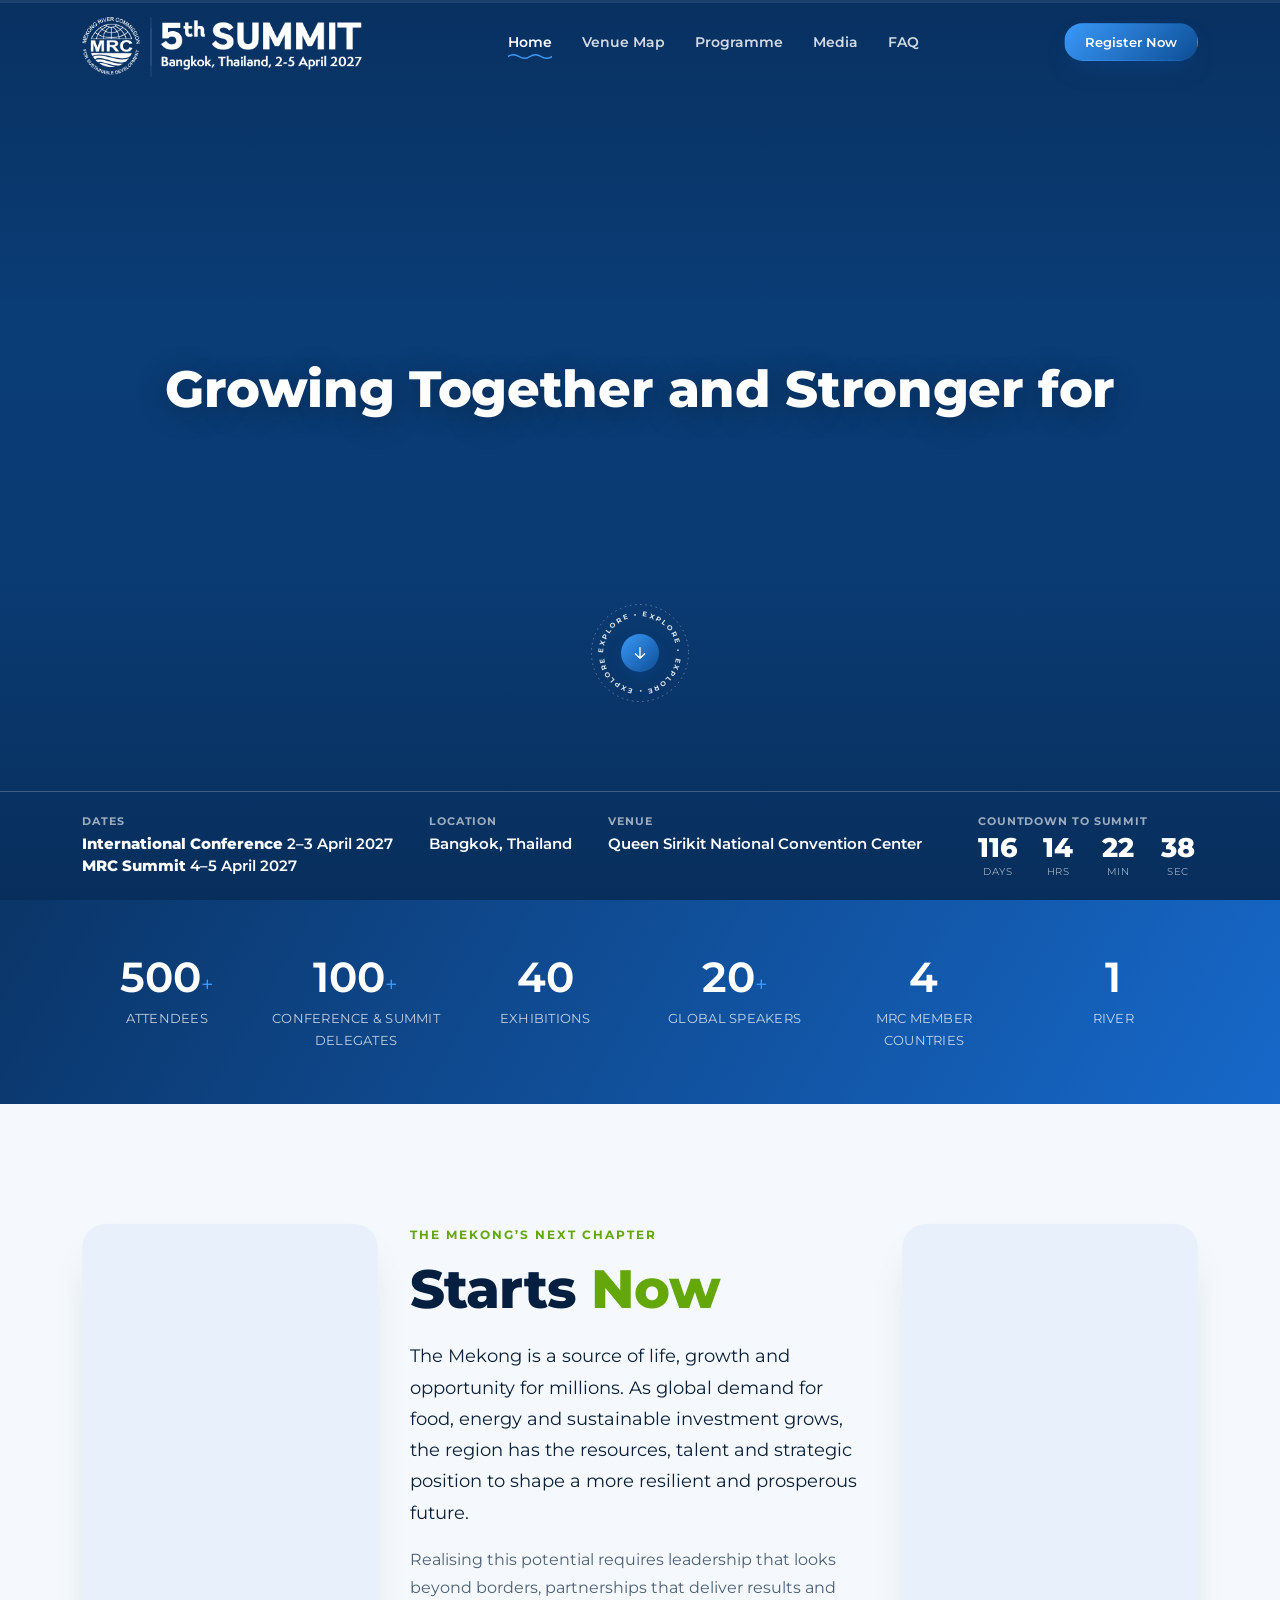
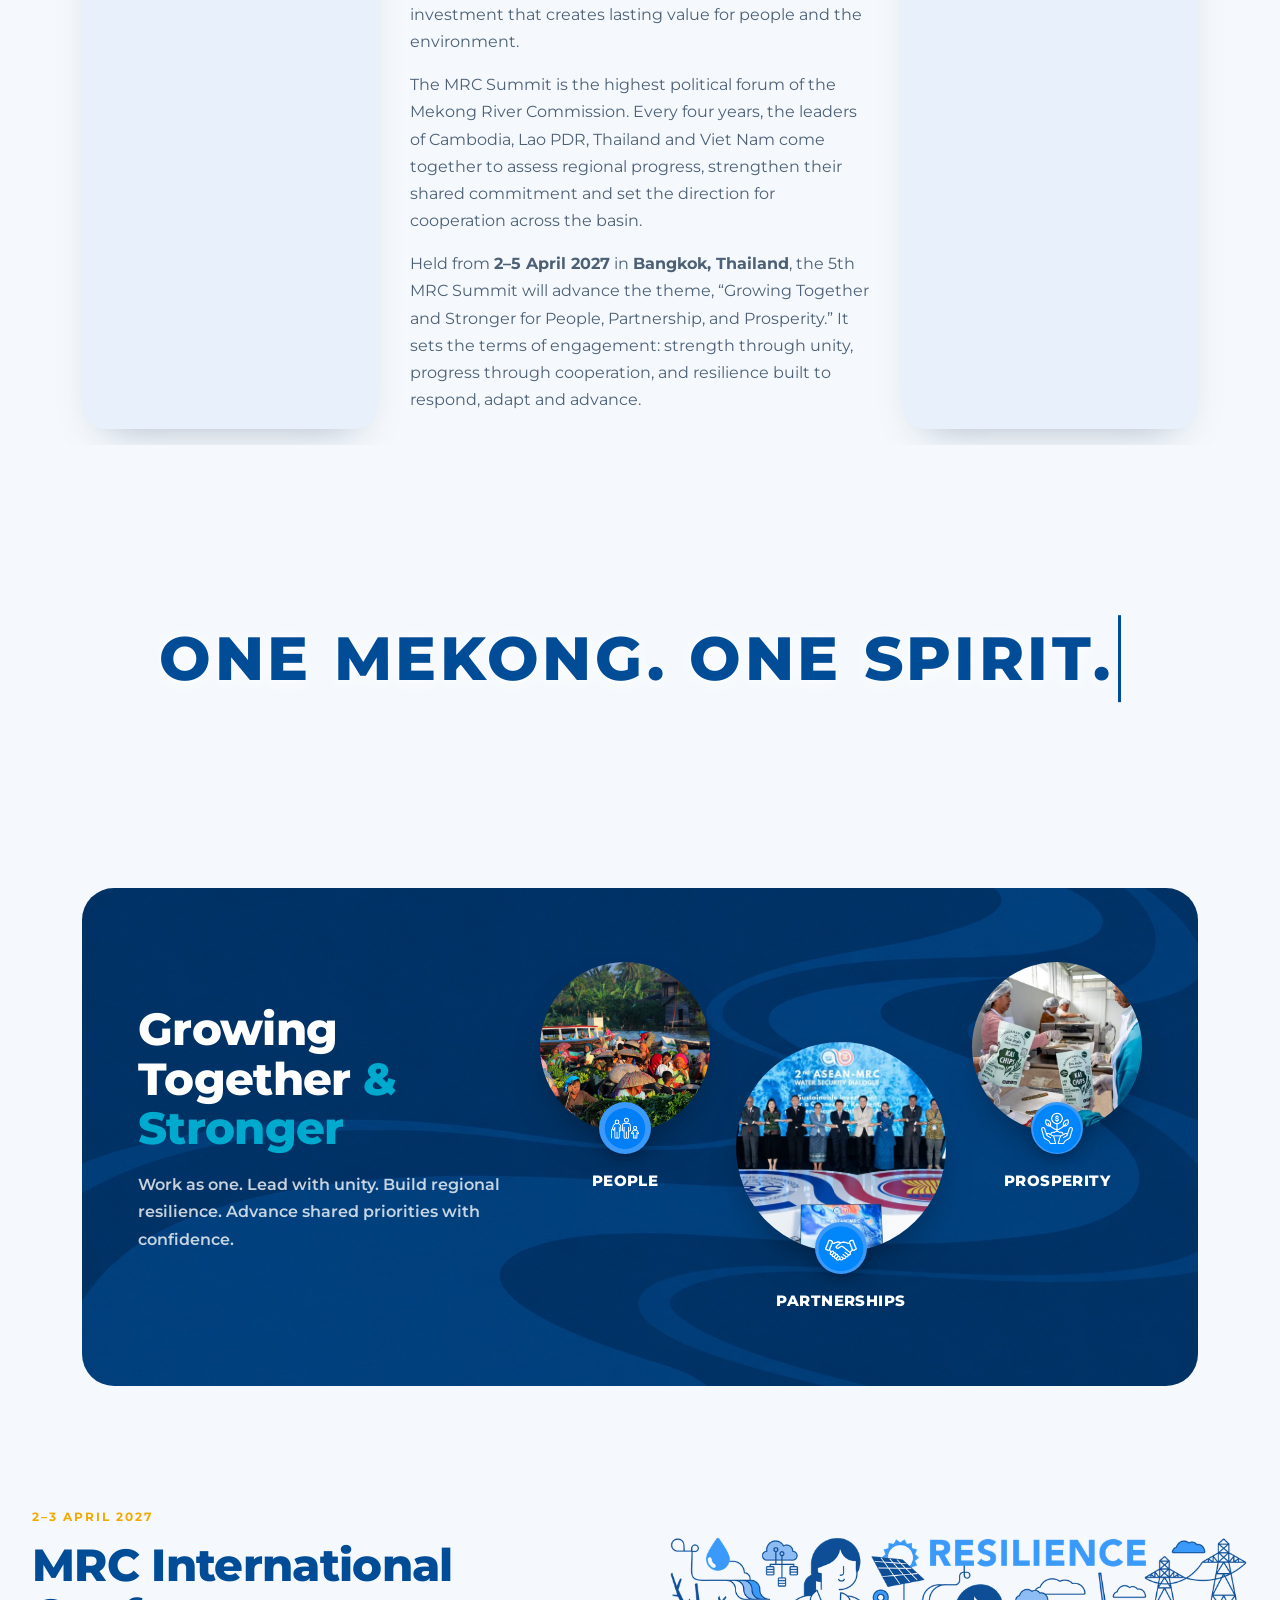
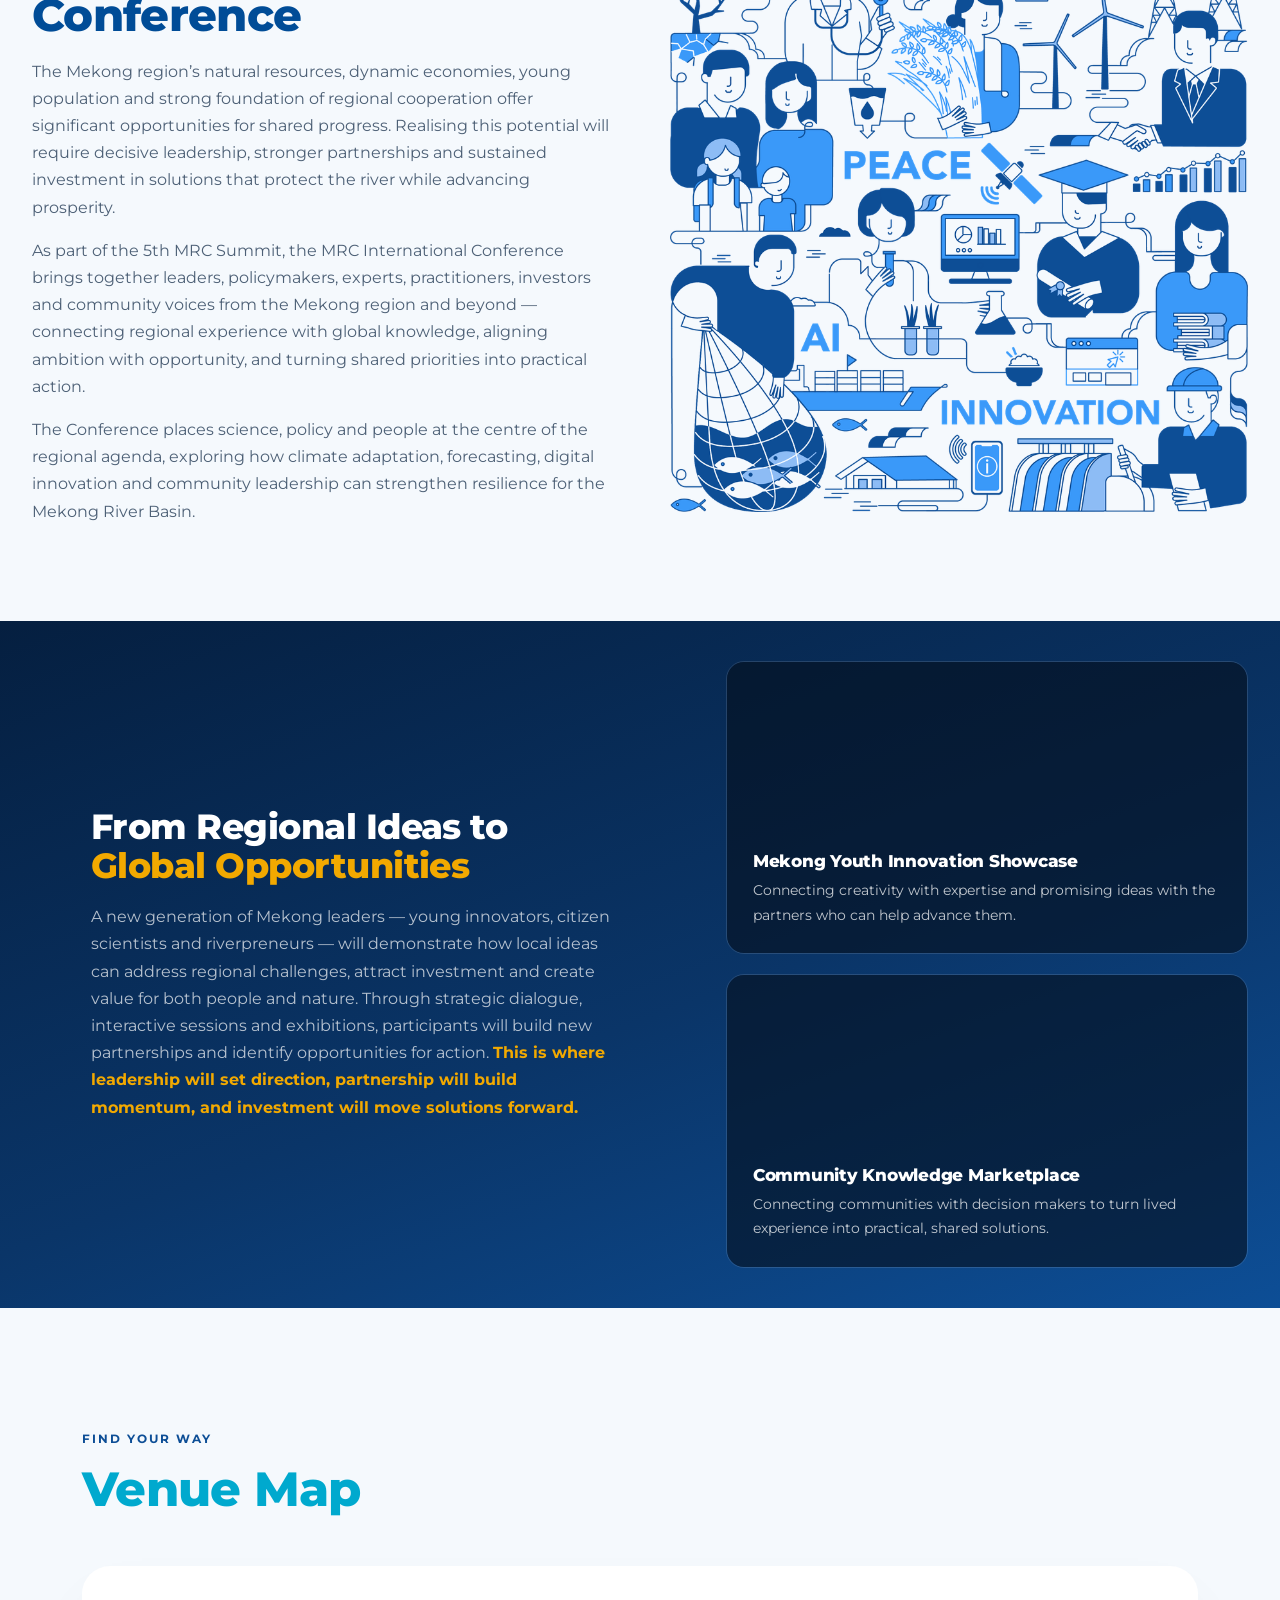
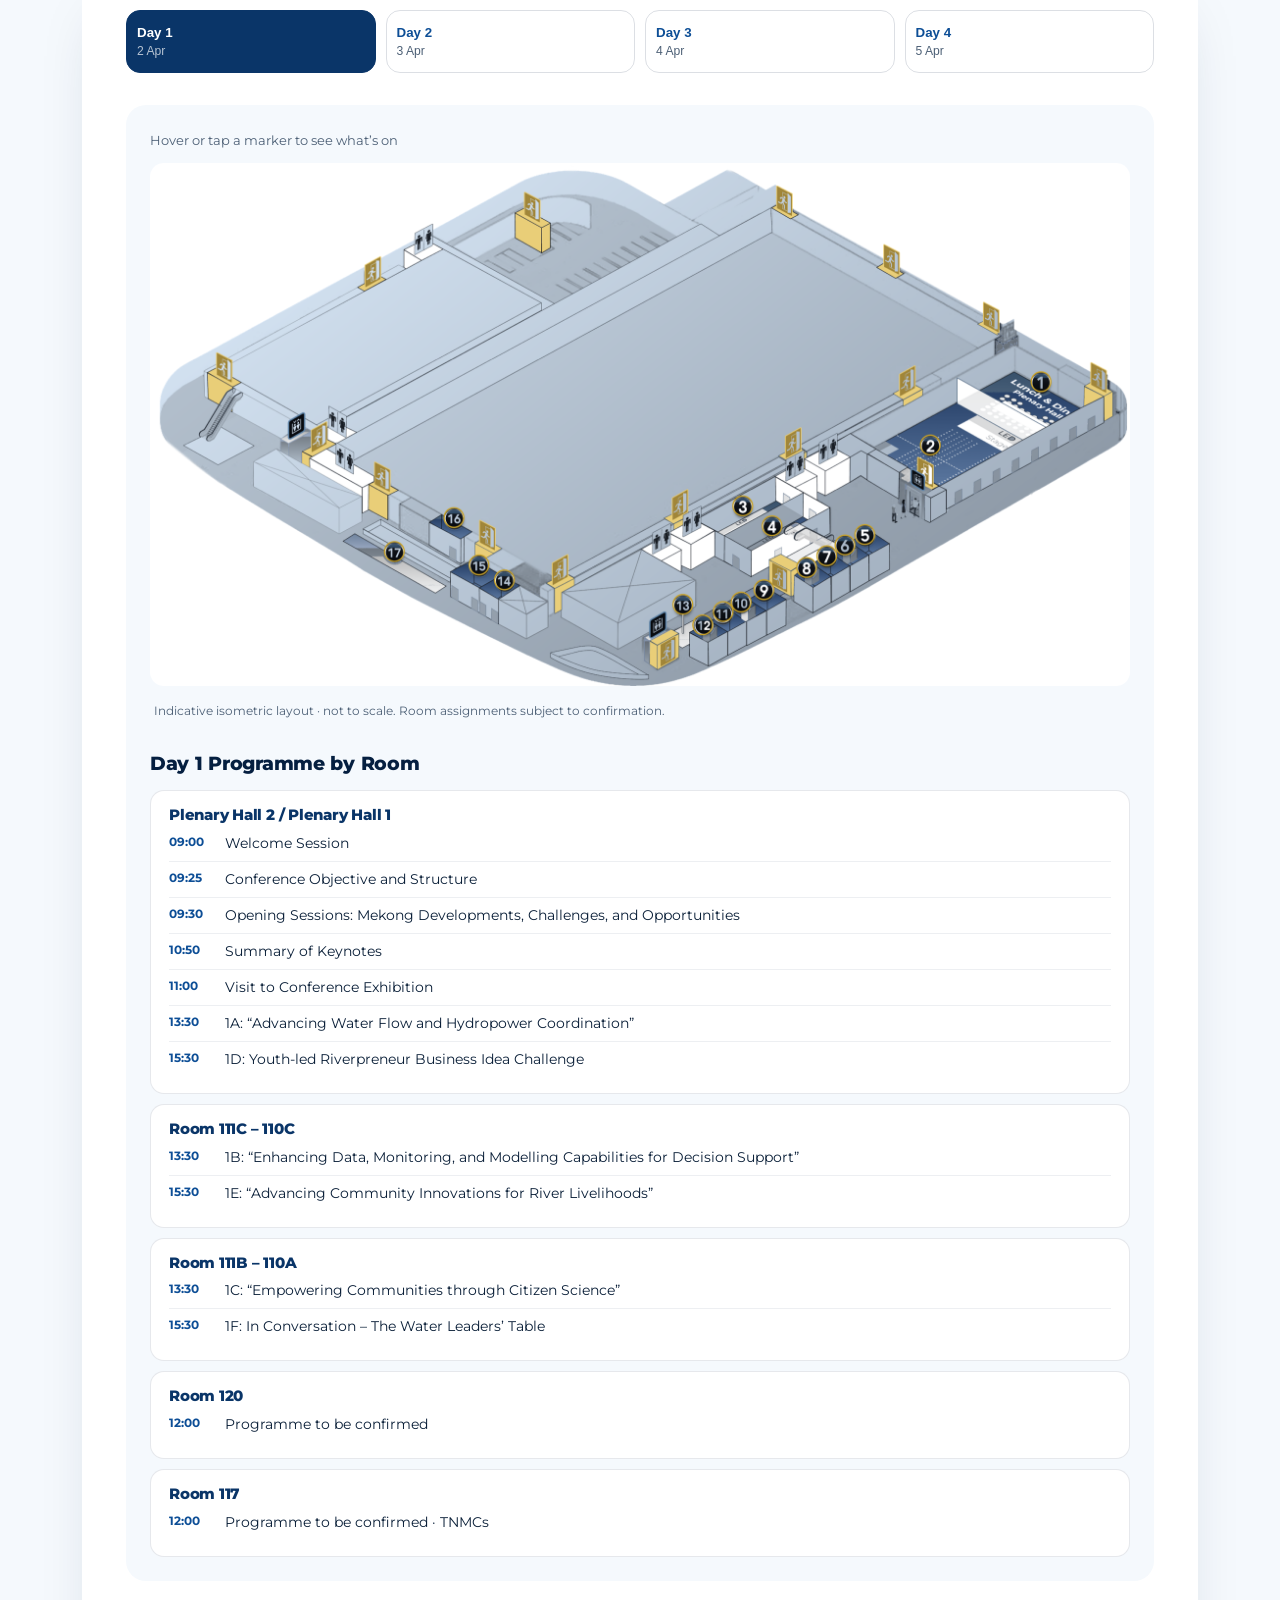
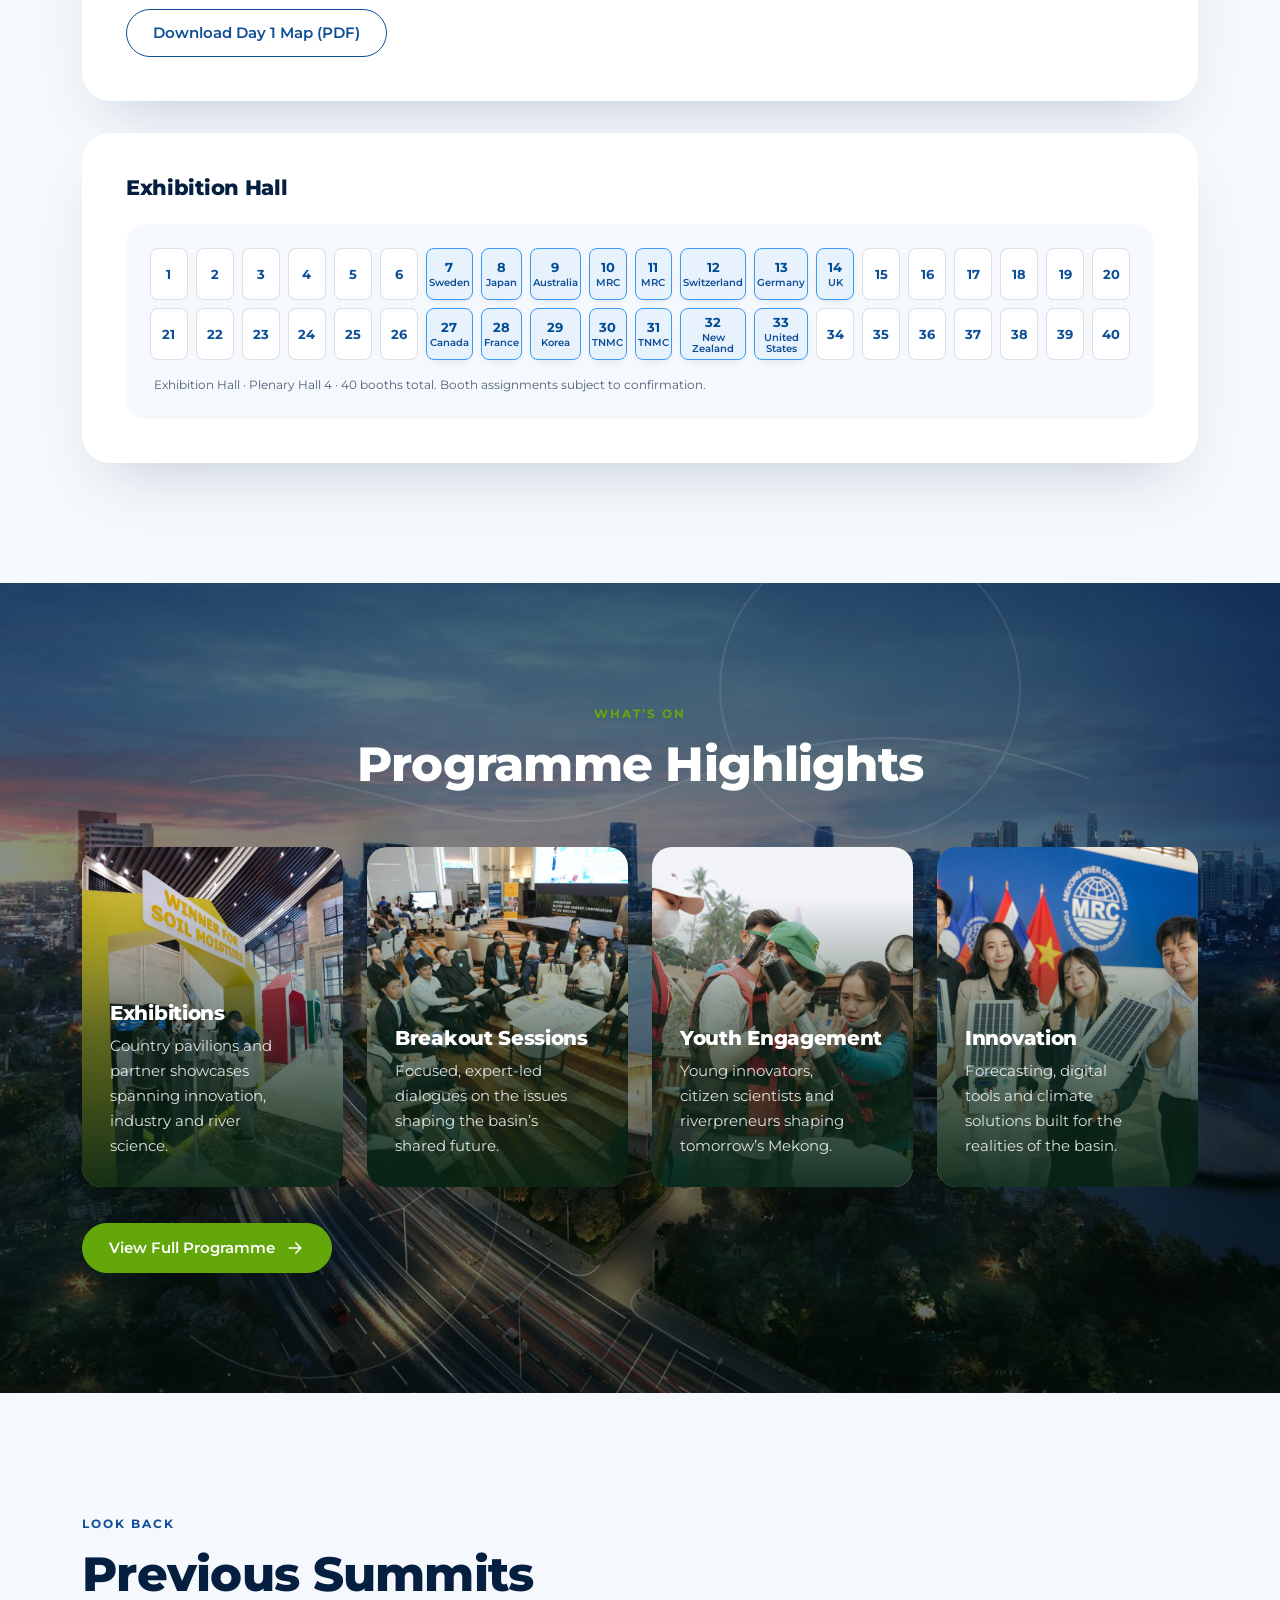
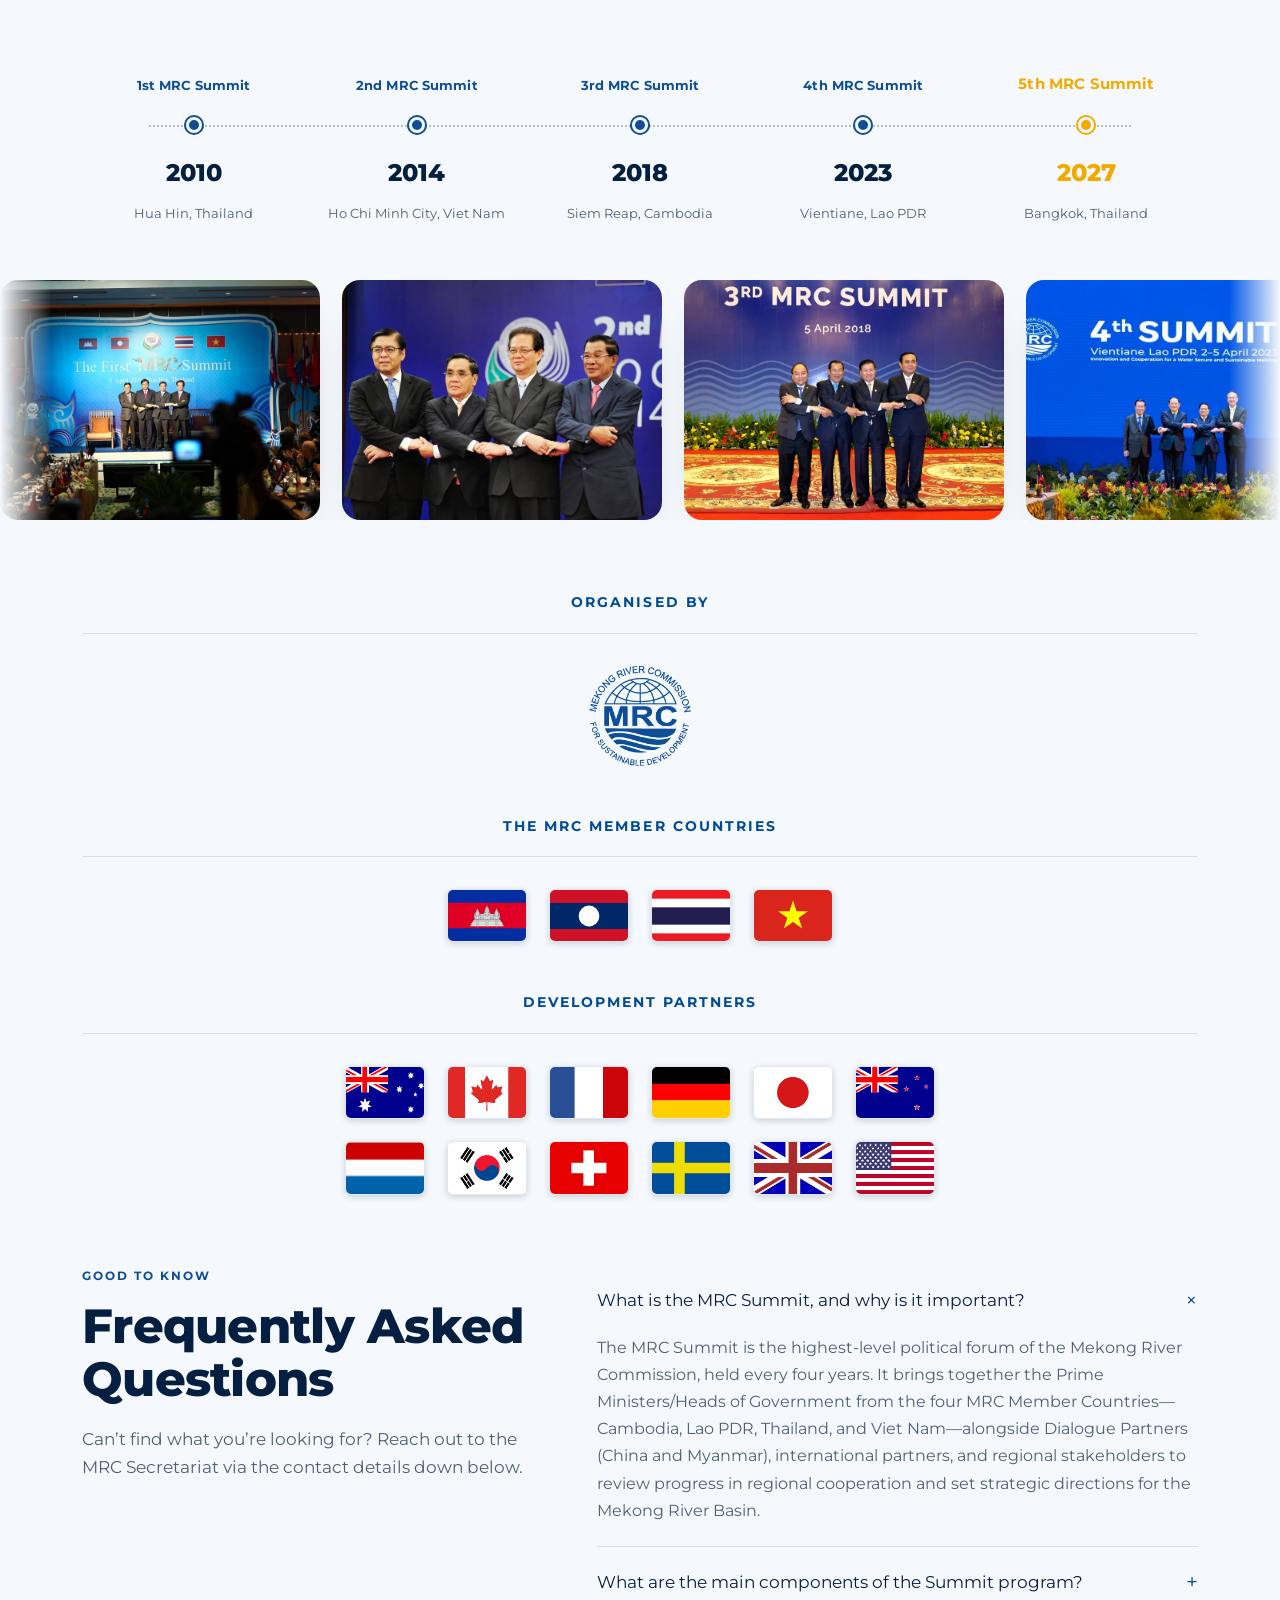
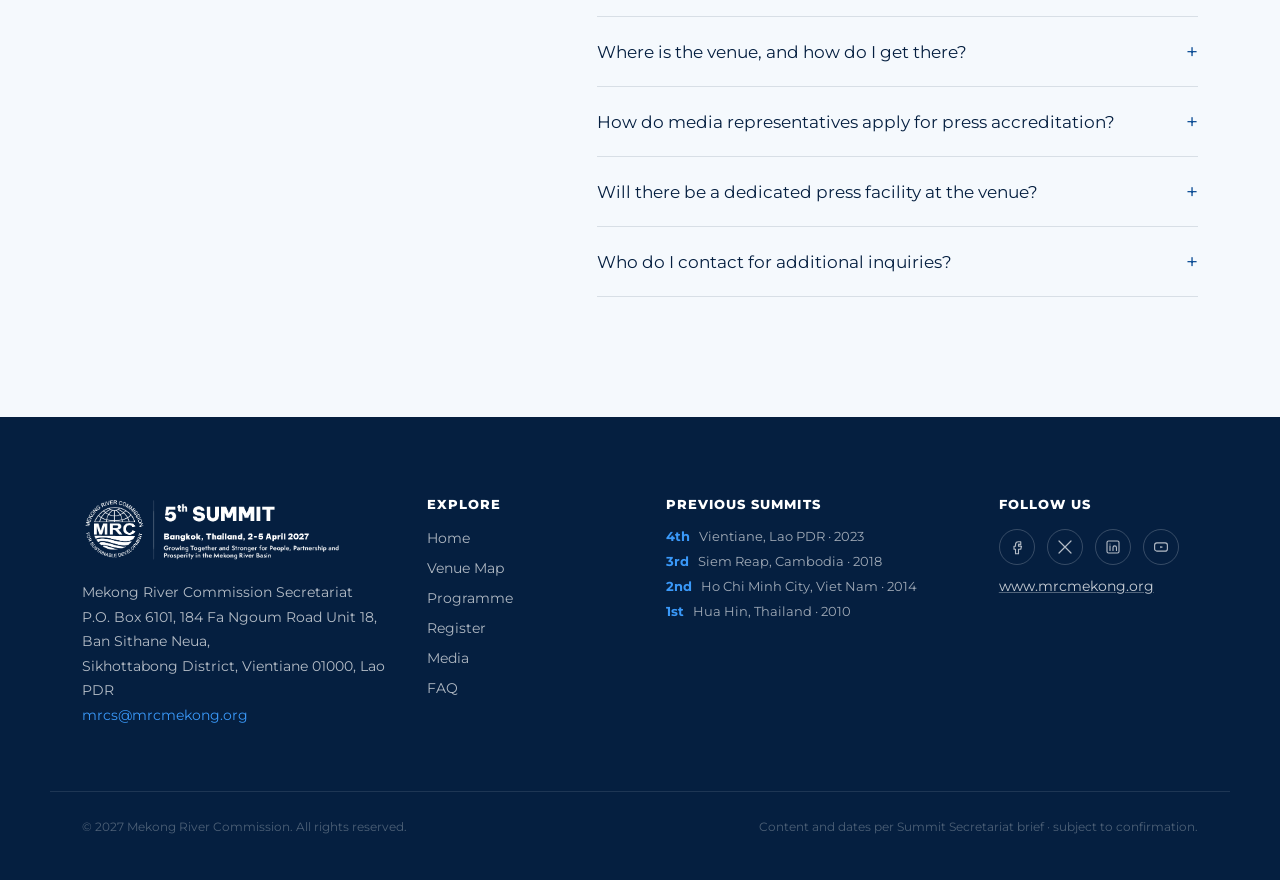
==== commit 7cf6d2f4: "Link registration buttons to the registration form Point the header, hero, and footer Register links" ====
--- a/index.html
+++ b/index.html
@@ -43,7 +43,7 @@
       <a href="#faq" data-nav>FAQ</a>
     </nav>
 
-    <a href="#faq" class="btn btn-gold btn-small header-cta">Register Now</a>
+    <a href="https://forms.gle/NNUxuLdQSjKmTwYDA" target="_blank" rel="noopener" class="btn btn-gold btn-small header-cta">Register Now</a>
 
     <button class="nav-toggle" id="navToggle" aria-expanded="false" aria-controls="mainNav" aria-label="Toggle menu">
       <span></span><span></span><span></span>
@@ -71,7 +71,7 @@
           </span>
         </h1>
 
-        <a href="#faq" class="btn btn-gold hero-mobile-register" data-reveal style="--i:1">Register Now</a>
+        <a href="https://forms.gle/NNUxuLdQSjKmTwYDA" target="_blank" rel="noopener" class="btn btn-gold hero-mobile-register" data-reveal style="--i:1">Register Now</a>
       </div>
     </div>
 
@@ -564,7 +564,7 @@
       <a href="#top">Home</a>
       <a href="#venue">Venue Map</a>
       <a href="#dayProgramme">Programme</a>
-      <a href="#faq">Register</a>
+      <a href="https://forms.gle/NNUxuLdQSjKmTwYDA" target="_blank" rel="noopener">Register</a>
       <a href="#media">Media</a>
       <a href="#faq">FAQ</a>
     </nav>
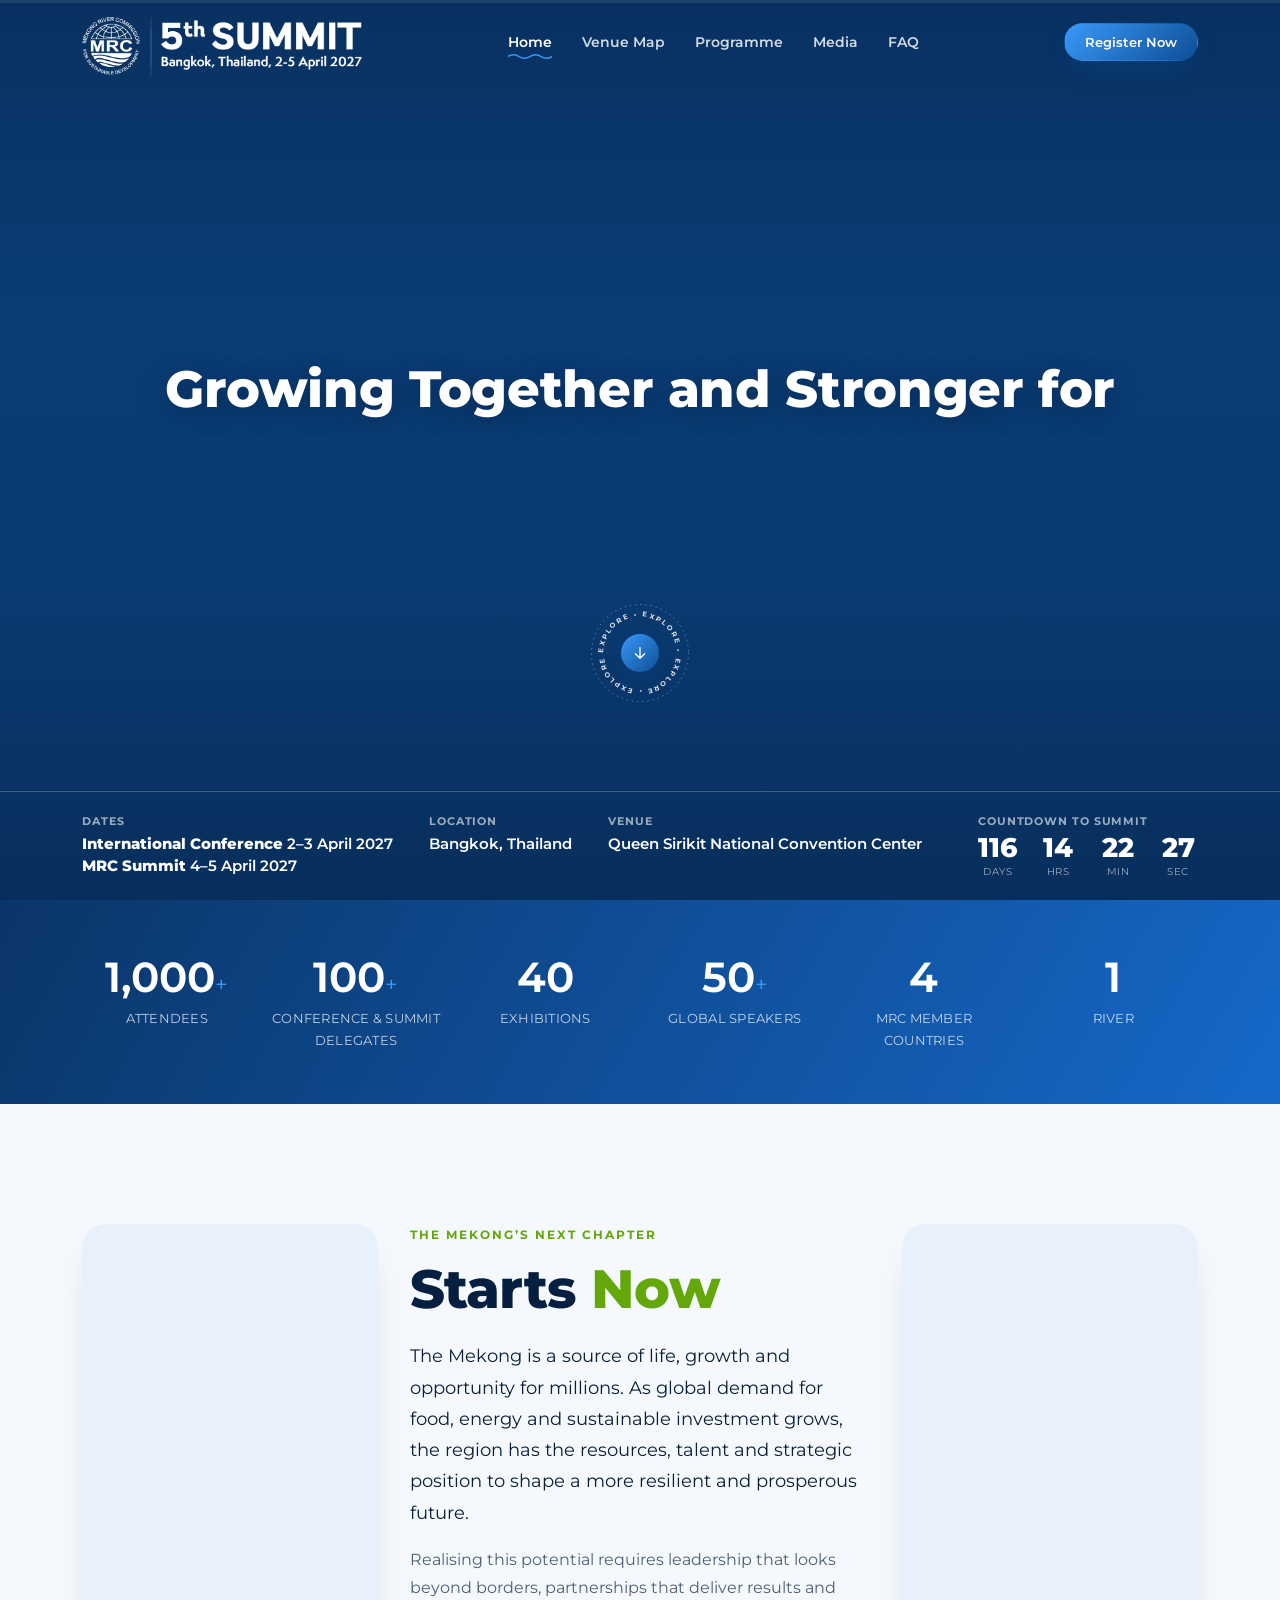
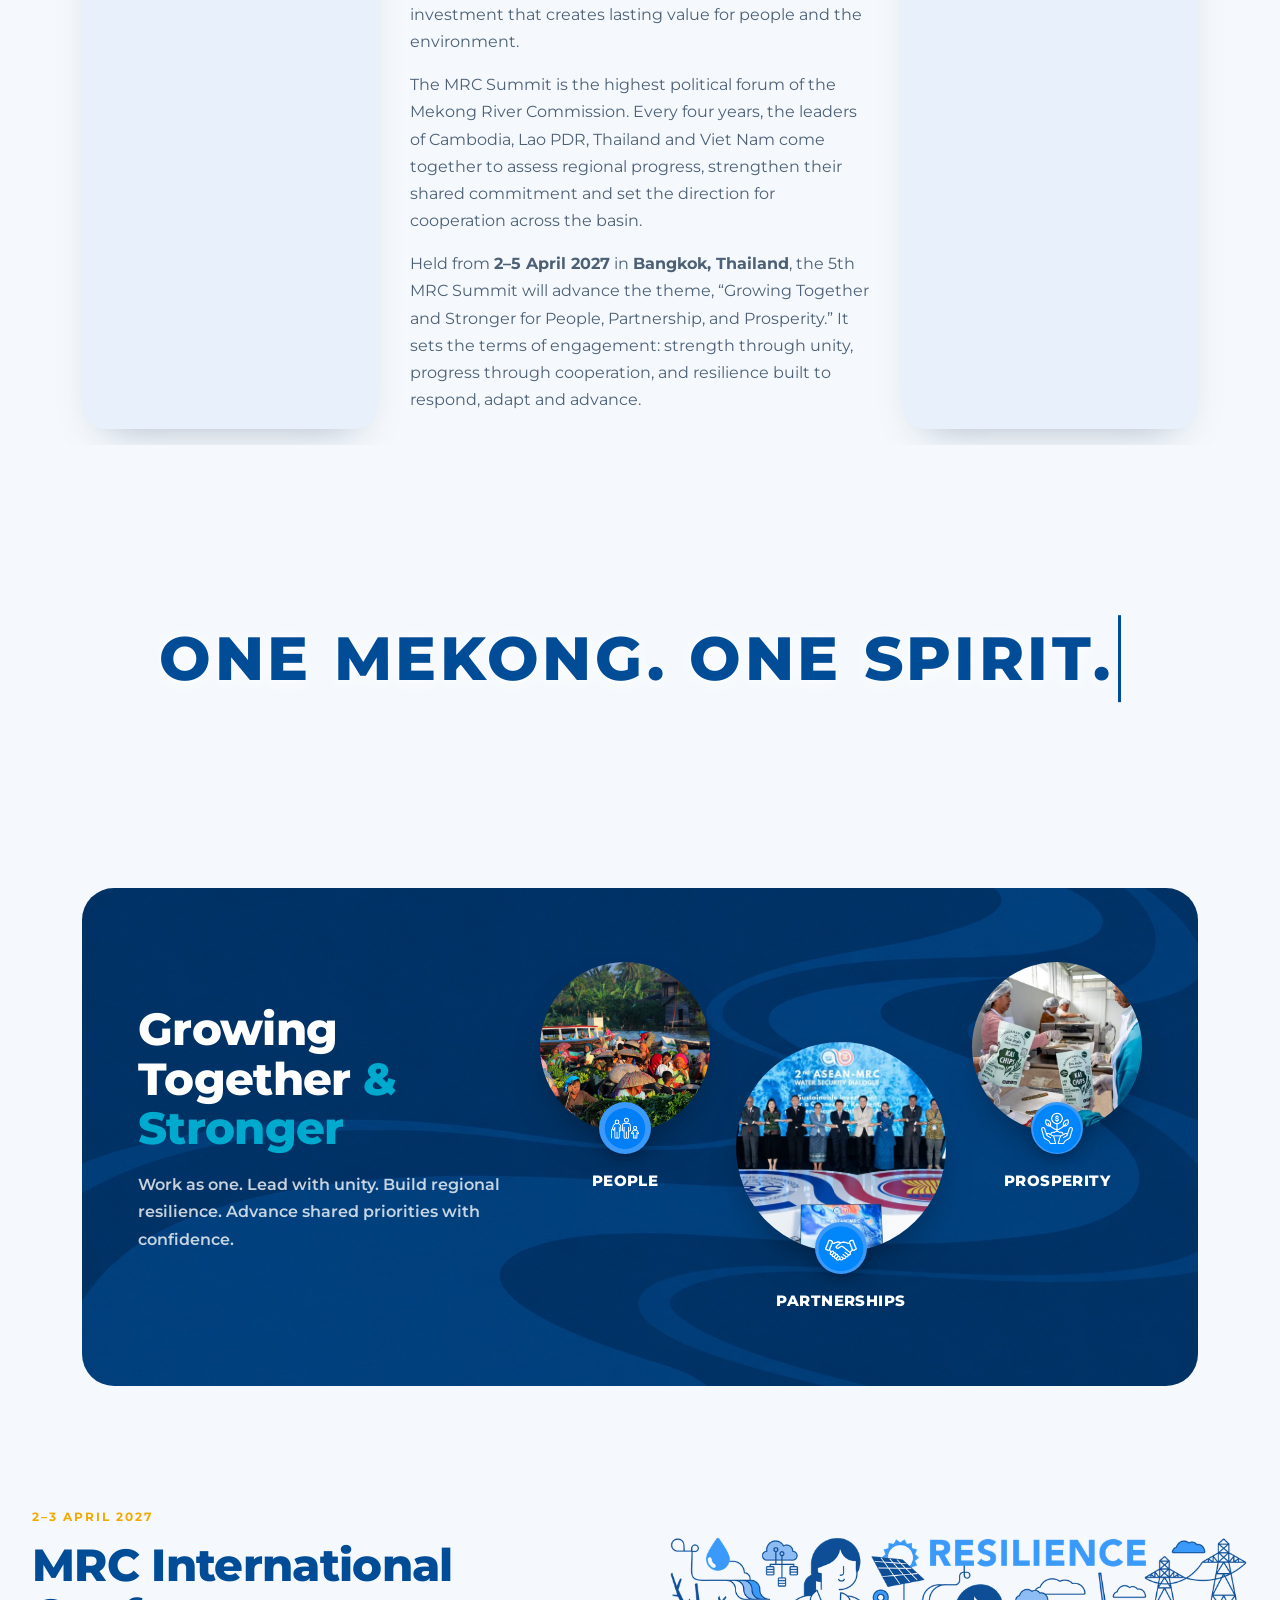
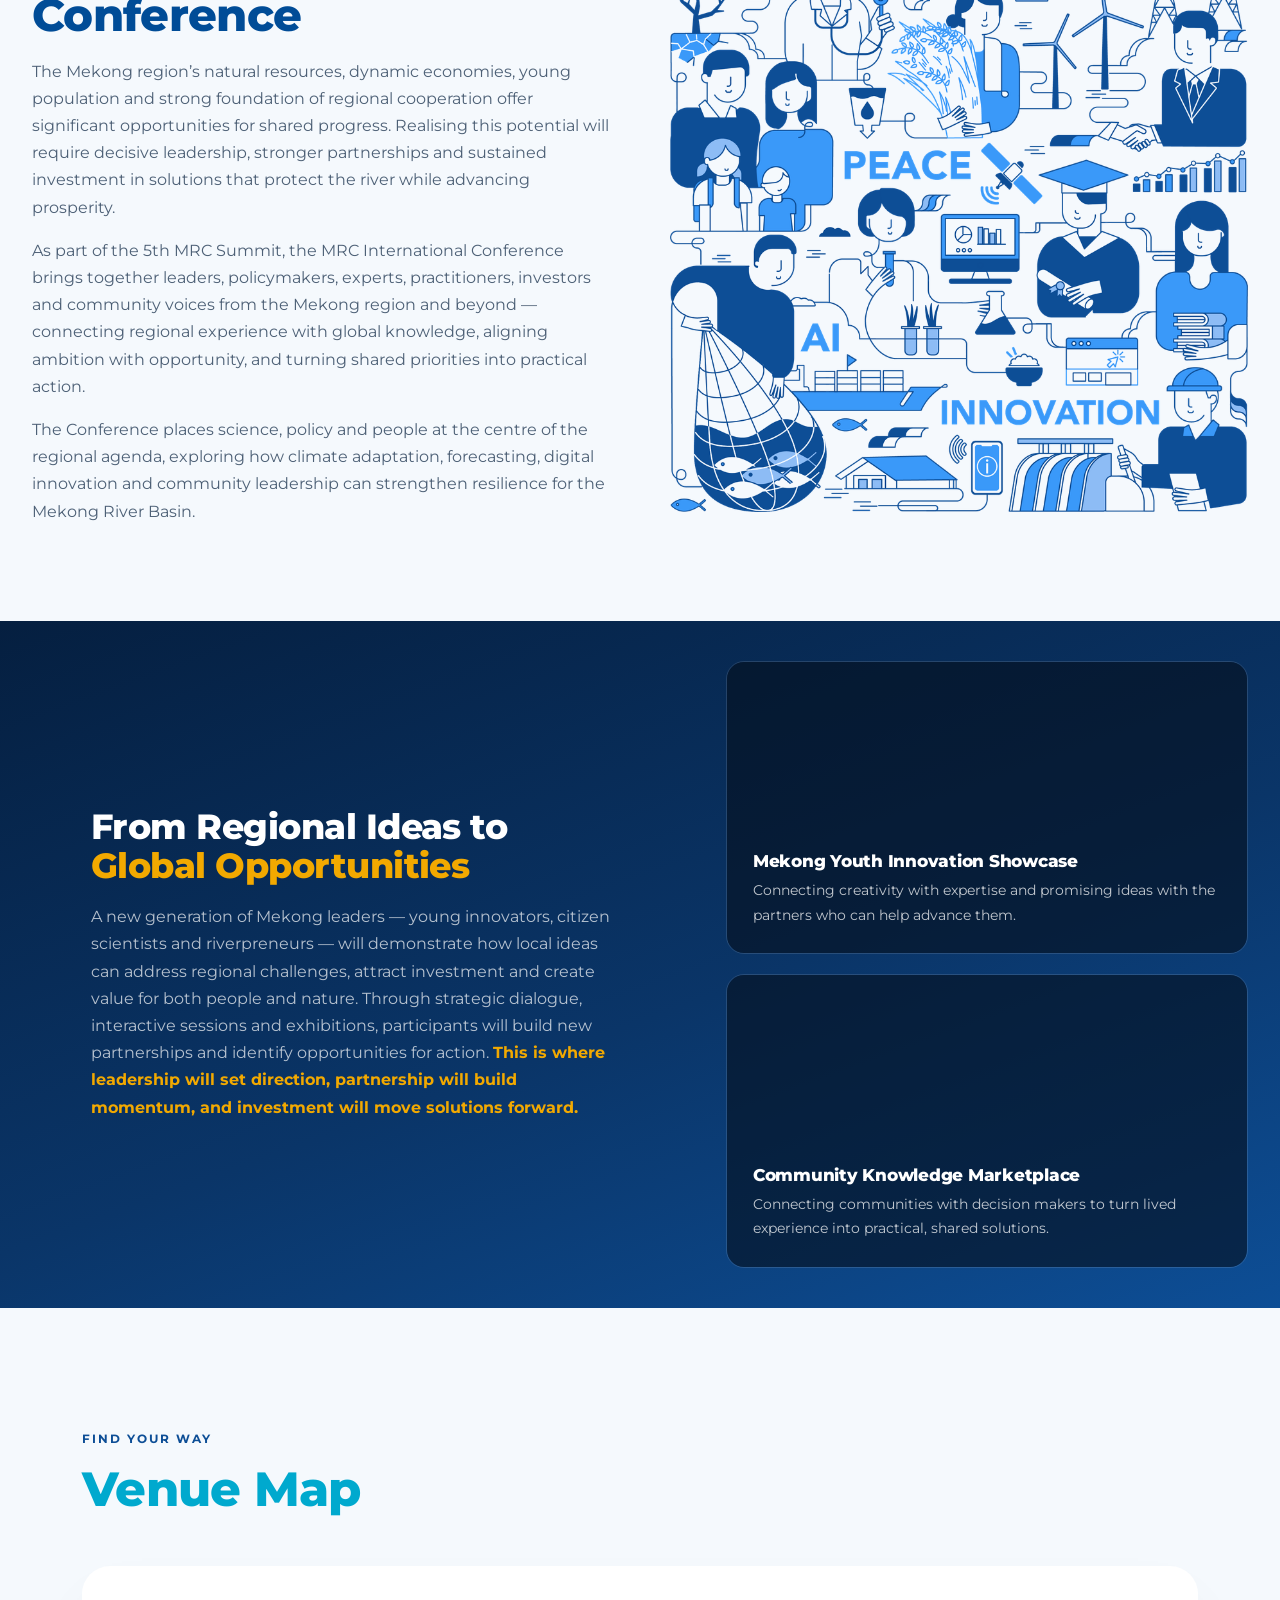
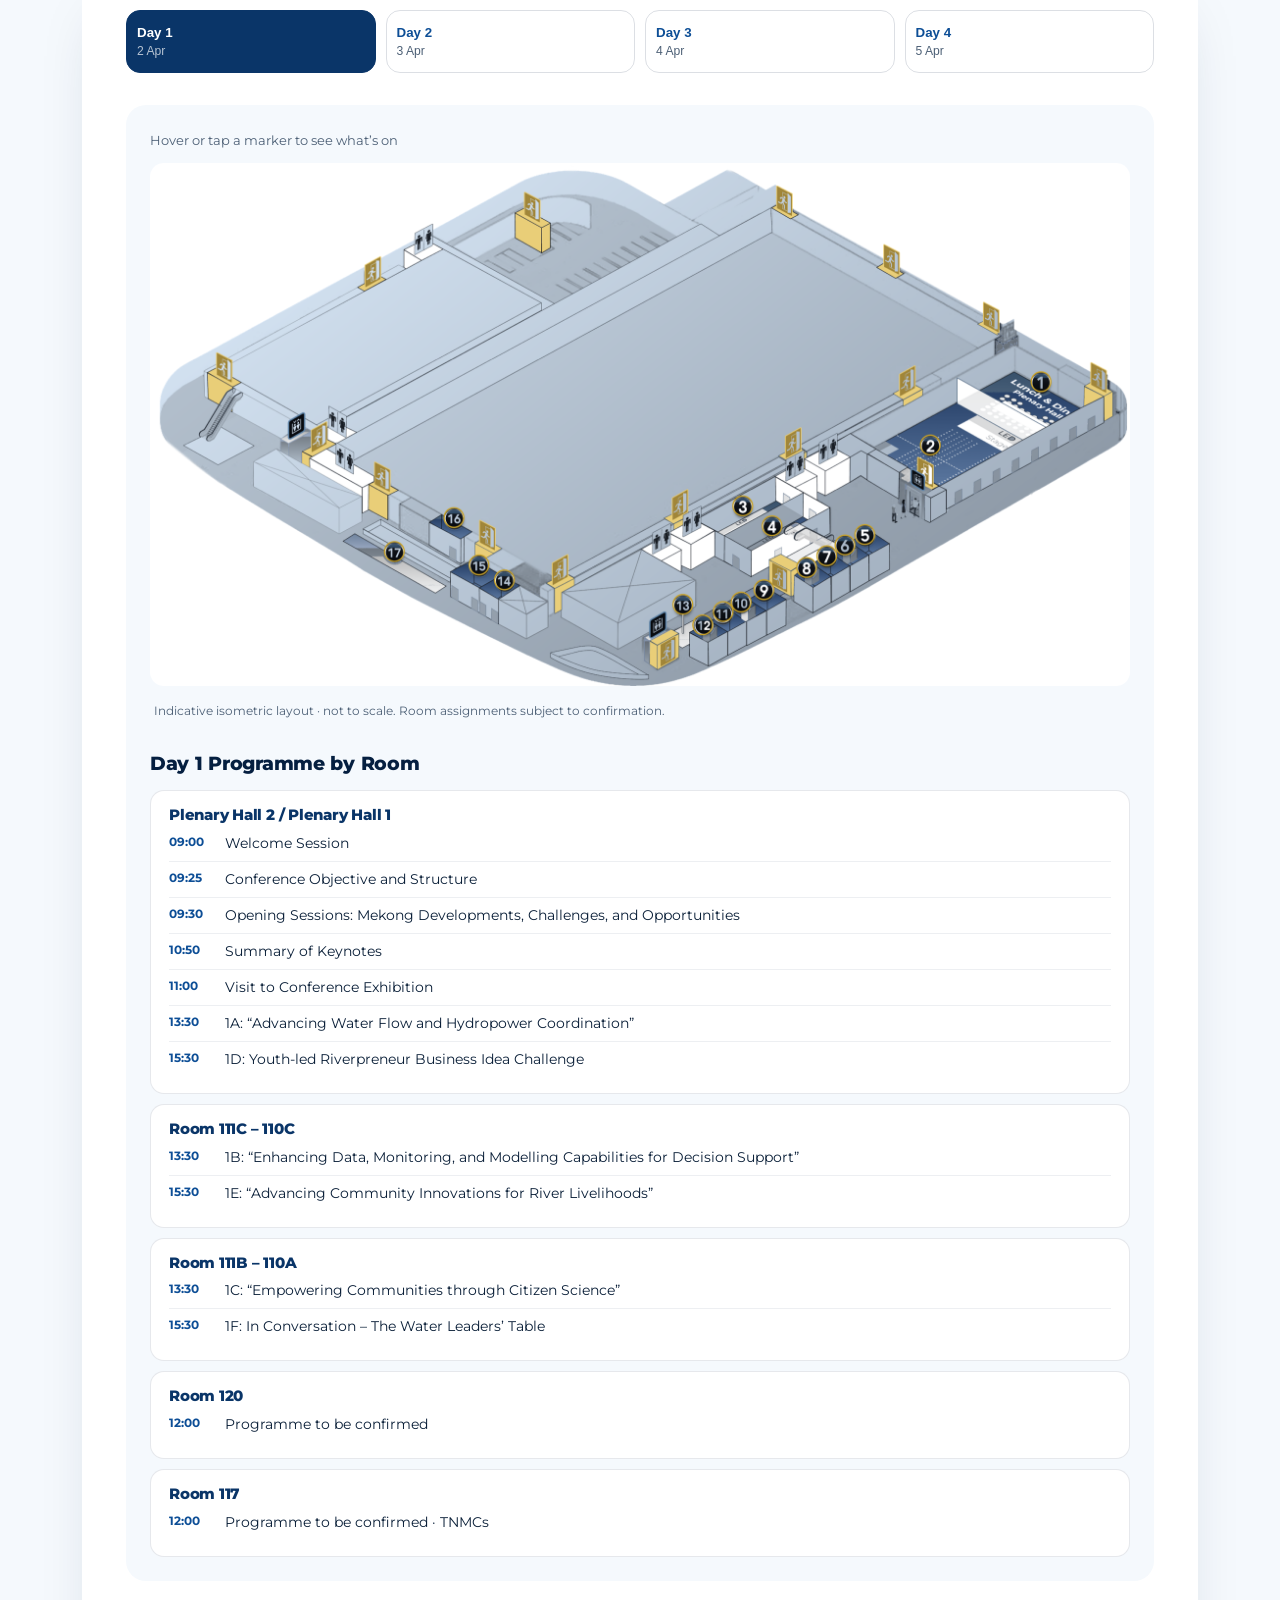
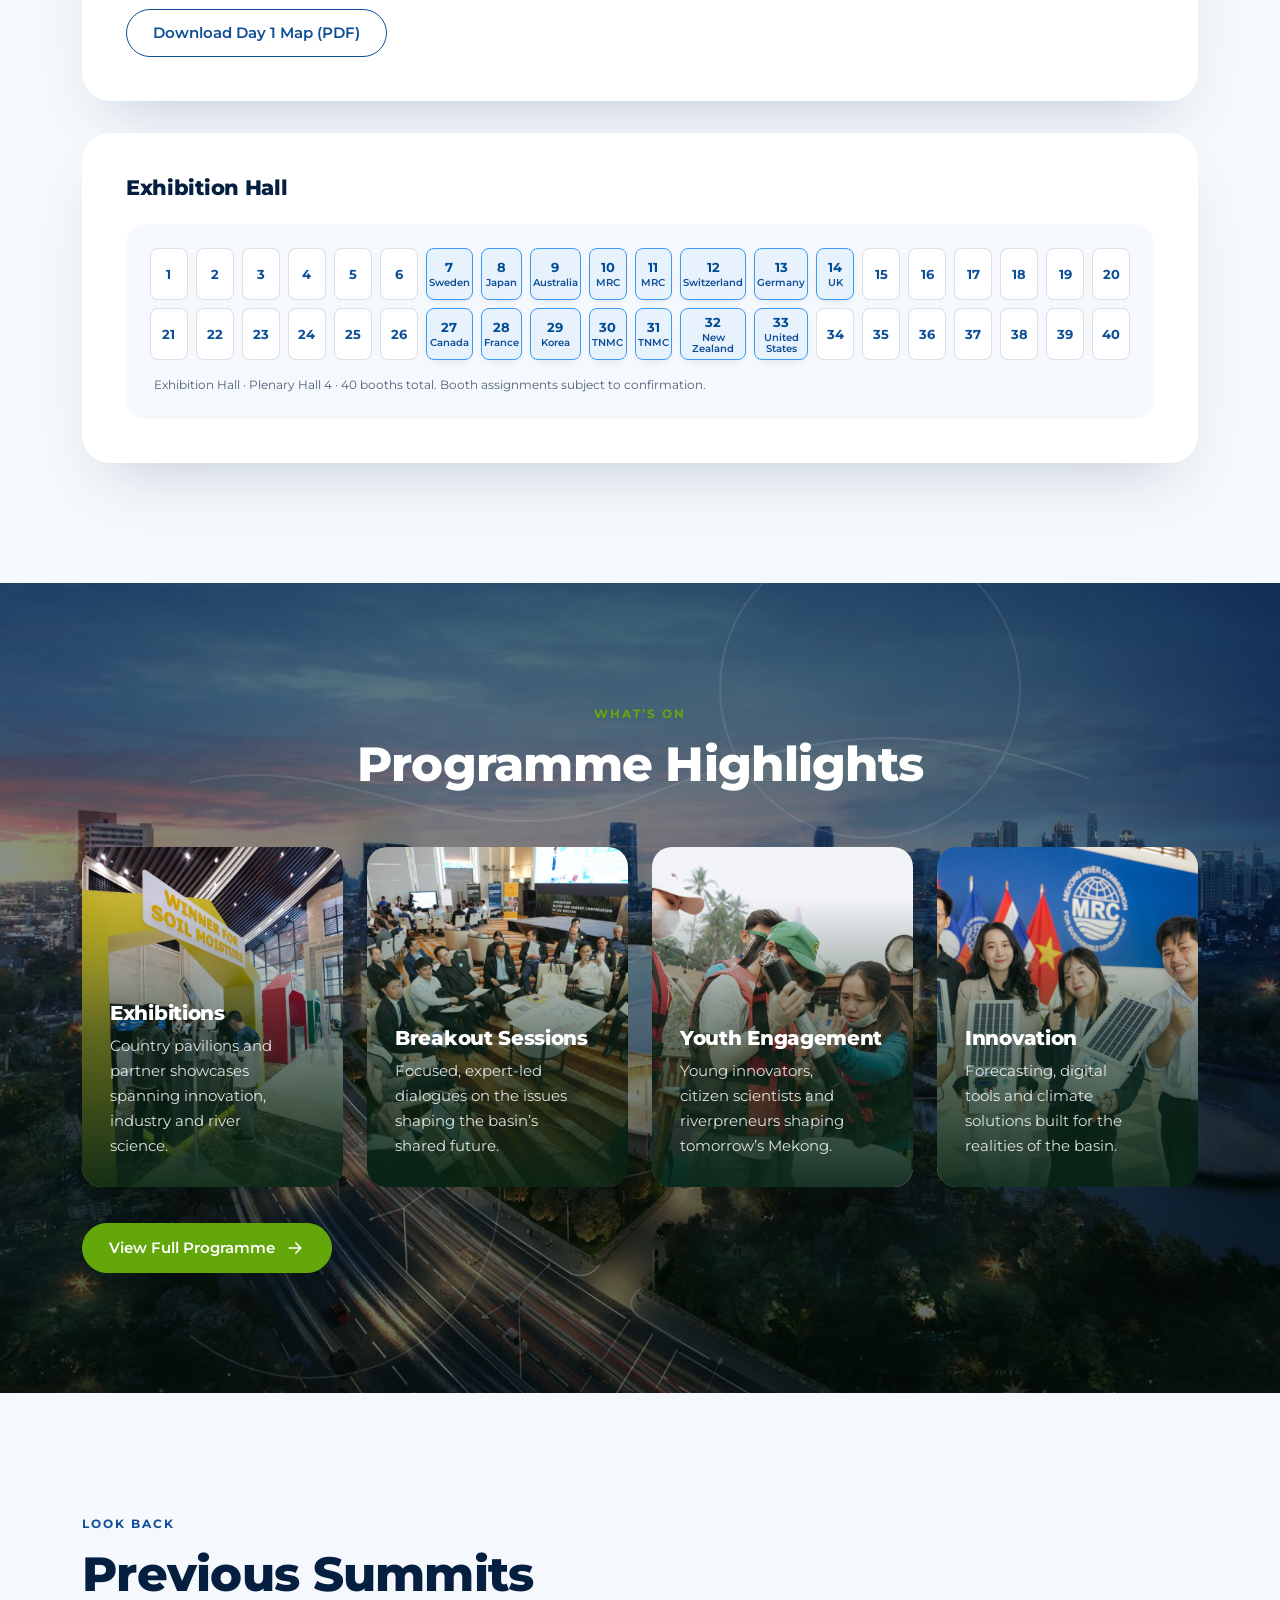
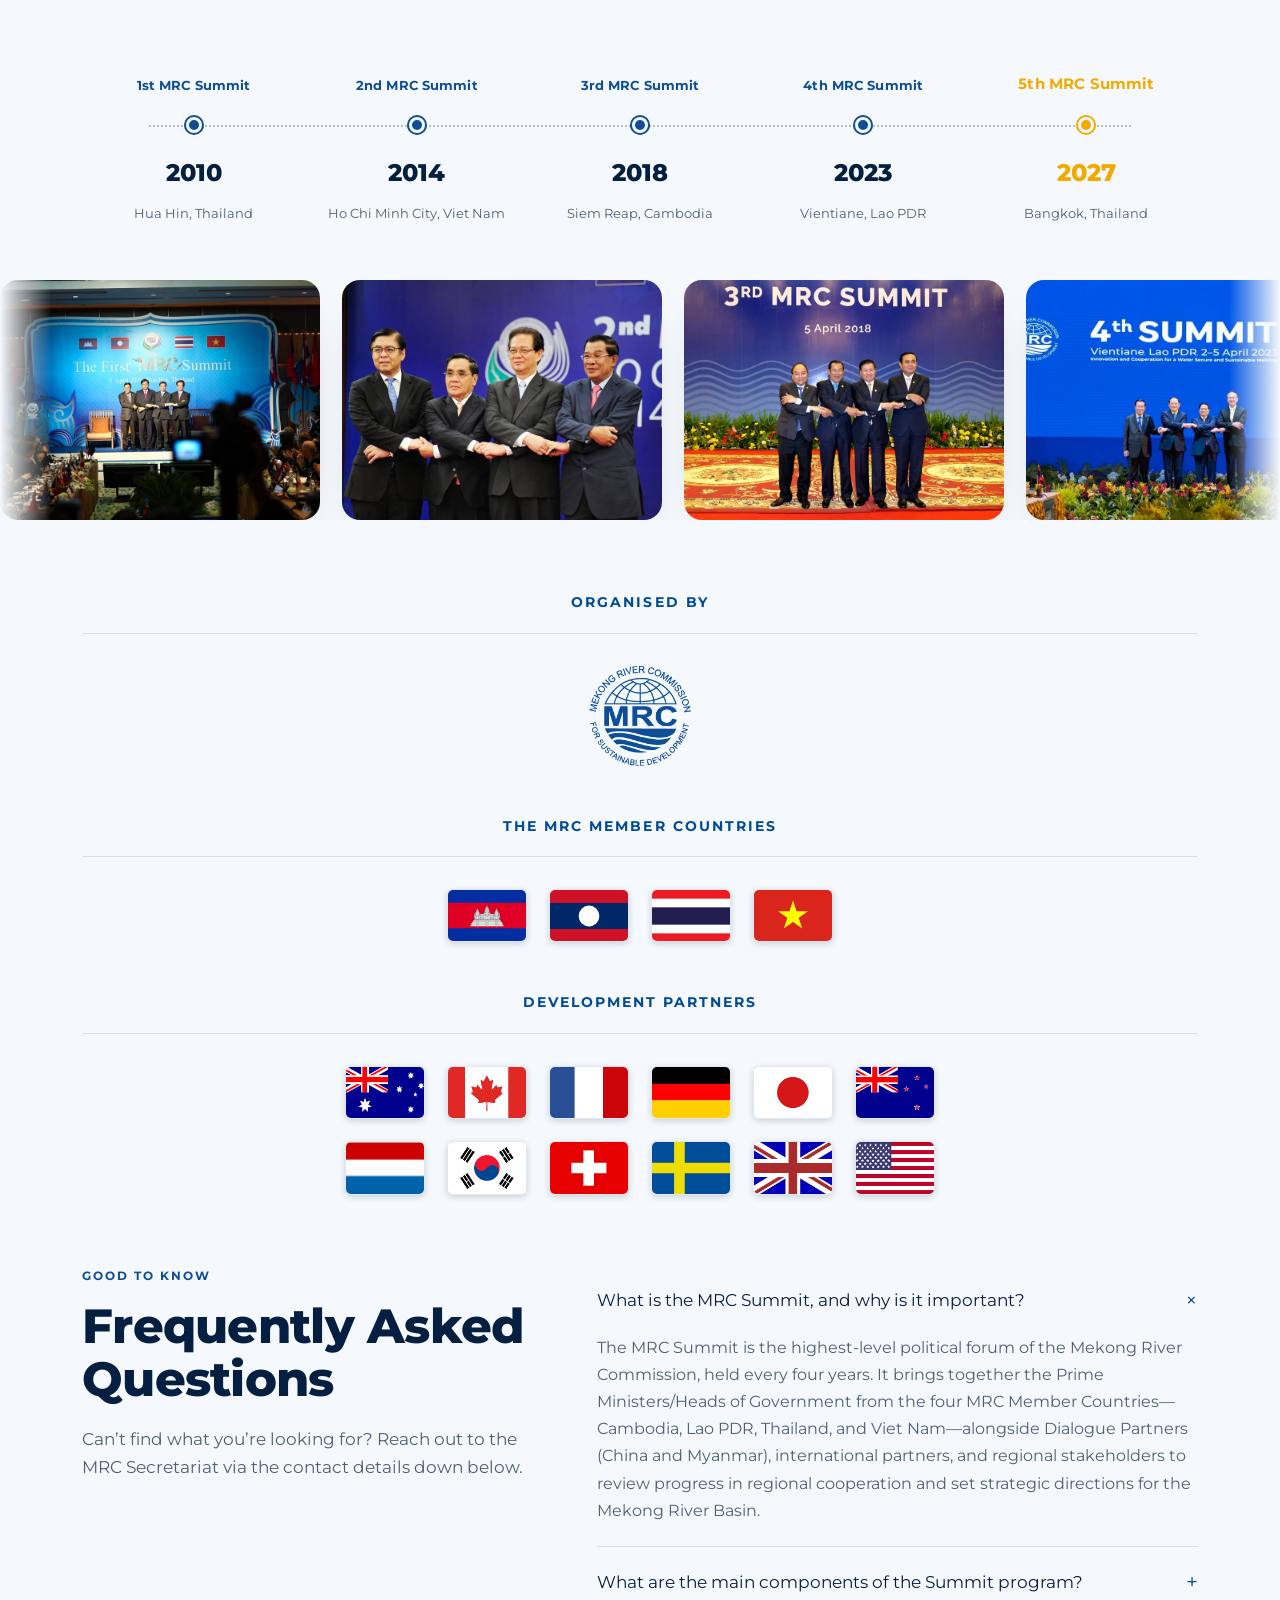
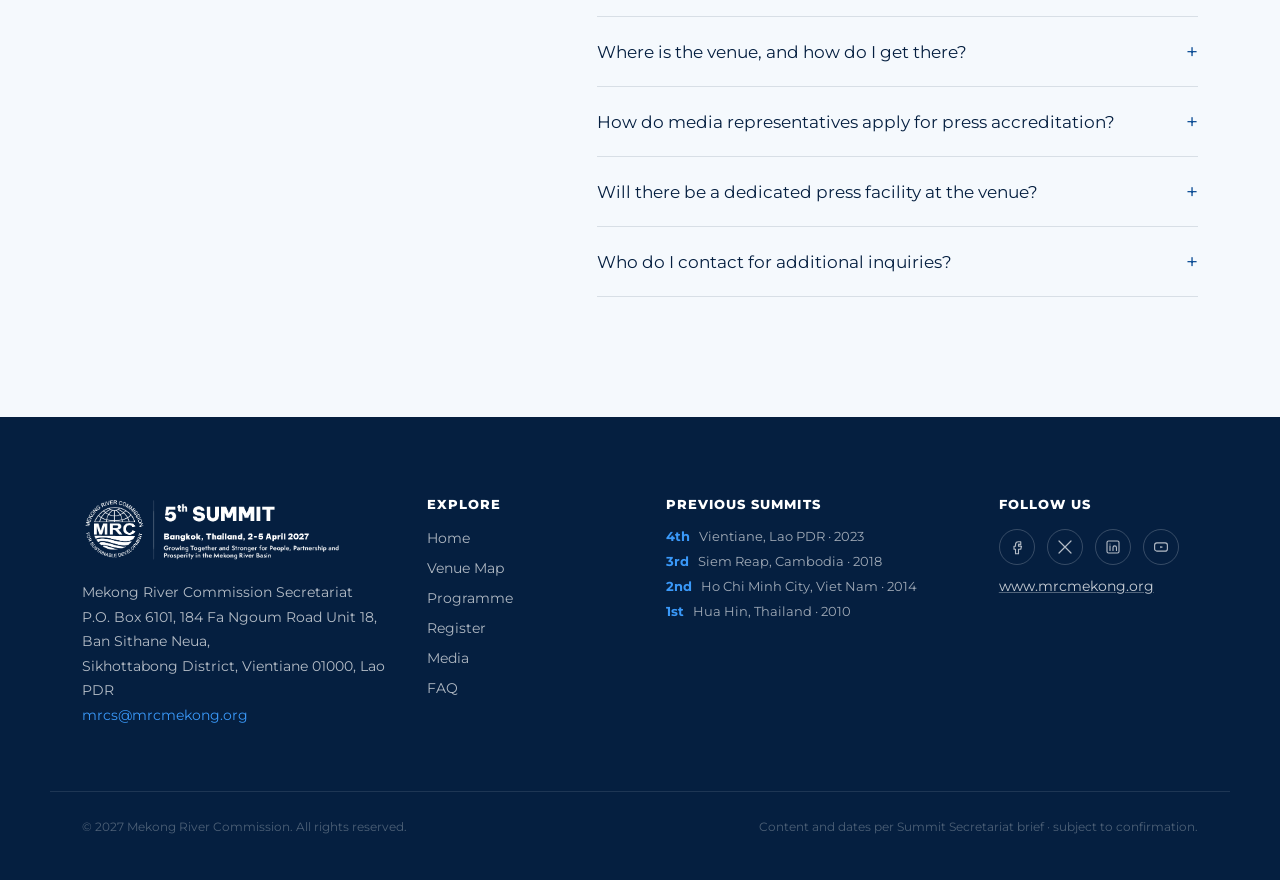
==== commit e16f8c6e: "Update stats and recolor hero word-cycle by pillar Bump Attendees to 1,000+ and Global Speakers to 5" ====
--- a/index.html
+++ b/index.html
@@ -23,7 +23,7 @@
 <link rel="preconnect" href="https://fonts.gstatic.com" crossorigin>
 <link href="https://fonts.googleapis.com/css2?family=Montserrat:ital,wght@0,400;0,500;0,600;0,700;0,800;0,900;1,600&display=swap" rel="stylesheet">
 <link rel="preload" href="assets/hero-banner.mp4" as="video" type="video/mp4" fetchpriority="high">
-<link rel="stylesheet" href="css/style.css?v=43">
+<link rel="stylesheet" href="css/style.css?v=44">
 </head>
 <body>
 
@@ -67,7 +67,7 @@
         <h1 class="hero-title" data-reveal style="--i:0">
           <span class="hero-title-static">Growing Together and Stronger for</span>
           <span class="word-cycle hero-title-cycle">
-            <span class="word-cycle-item">People</span><span class="word-cycle-item">Partnership</span><span class="word-cycle-item">Prosperity</span>
+            <span class="word-cycle-item">People</span><span class="word-cycle-item word-cycle-item--yellow">Partnership</span><span class="word-cycle-item word-cycle-item--green">Prosperity</span>
           </span>
         </h1>
 
@@ -121,10 +121,10 @@
   <!-- ============ STATS ============ -->
   <section class="stats-band" id="stats" data-reveal-group>
     <div class="wrap stats-grid">
-      <div class="stat" data-count="500" data-reveal><span class="stat-num">0</span><span class="stat-plus">+</span><p>Attendees</p></div>
+      <div class="stat" data-count="1000" data-reveal><span class="stat-num">0</span><span class="stat-plus">+</span><p>Attendees</p></div>
       <div class="stat" data-count="100" data-reveal style="--i:1"><span class="stat-num">0</span><span class="stat-plus">+</span><p>Conference &amp; Summit Delegates</p></div>
       <div class="stat" data-count="40" data-reveal style="--i:2"><span class="stat-num">0</span><p>Exhibitions</p></div>
-      <div class="stat" data-count="20" data-reveal style="--i:3"><span class="stat-num">0</span><span class="stat-plus">+</span><p>Global Speakers</p></div>
+      <div class="stat" data-count="50" data-reveal style="--i:3"><span class="stat-num">0</span><span class="stat-plus">+</span><p>Global Speakers</p></div>
       <div class="stat" data-count="4" data-reveal style="--i:4"><span class="stat-num">0</span><p>MRC Member Countries</p></div>
       <div class="stat" data-count="1" data-reveal style="--i:5"><span class="stat-num">0</span><p>River</p></div>
     </div>
--- a/css/style.css
+++ b/css/style.css
@@ -197,6 +197,8 @@
 .hero-title-static{display:block;font-size:clamp(1.6rem,4.2vw,3.2rem);white-space:nowrap;}
 .hero-title .word-cycle{display:grid;justify-content:center;text-align:center;margin-top:8px;}
 .hero-title .word-cycle-item{font-size:clamp(2.4rem,6.2vw,4.8rem);color:var(--gold-300);}
+.hero-title .word-cycle-item--yellow{color:var(--brand-yellow);}
+.hero-title .word-cycle-item--green{color:var(--brand-green);}
 
 .word-cycle{position:relative;display:inline-grid;vertical-align:bottom;text-align:left;}
 .word-cycle-item{
@@ -206,6 +208,8 @@
 }
 .word-cycle-item:nth-child(2){animation-delay:3s;}
 .word-cycle-item:nth-child(3){animation-delay:6s;}
+.word-cycle-item--yellow{color:var(--brand-yellow);}
+.word-cycle-item--green{color:var(--brand-green);}
 @keyframes wordCycle{
   0%{opacity:0;transform:translateY(6px);}
   6%{opacity:1;transform:translateY(0);}
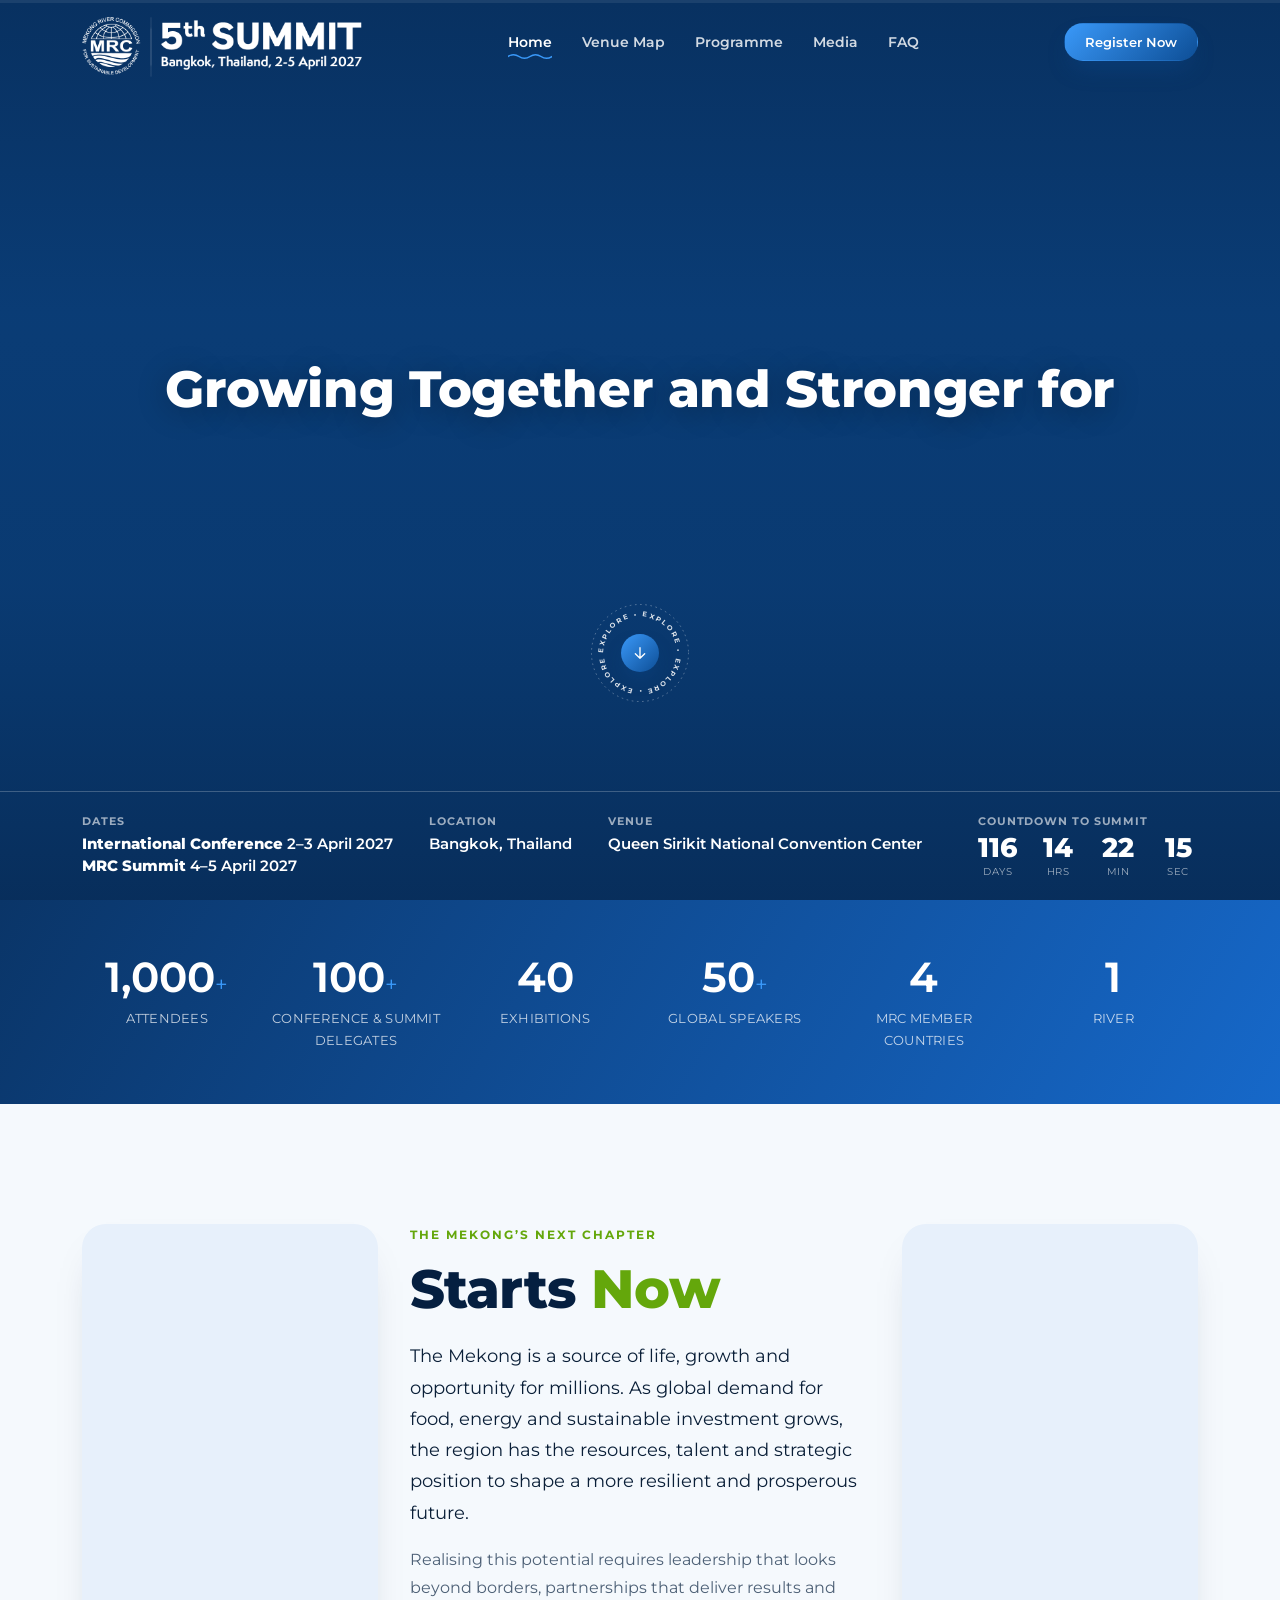
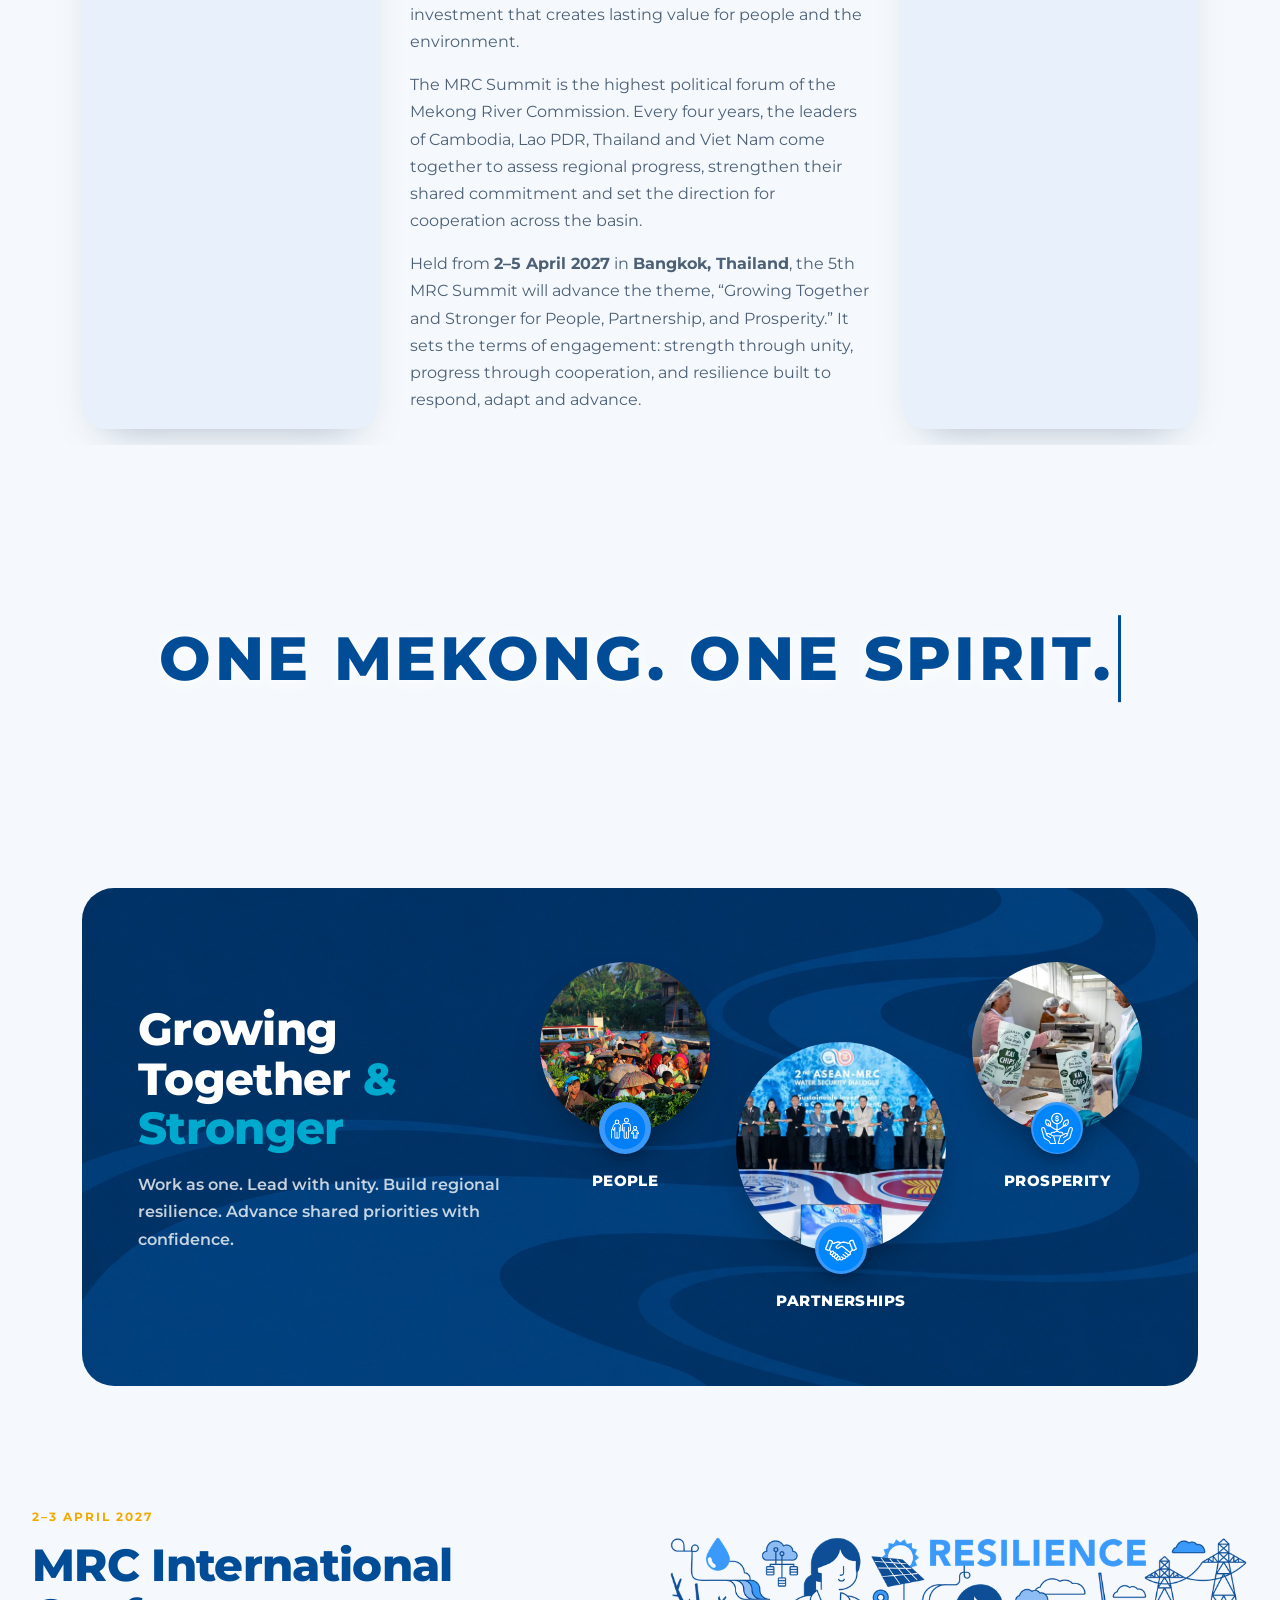
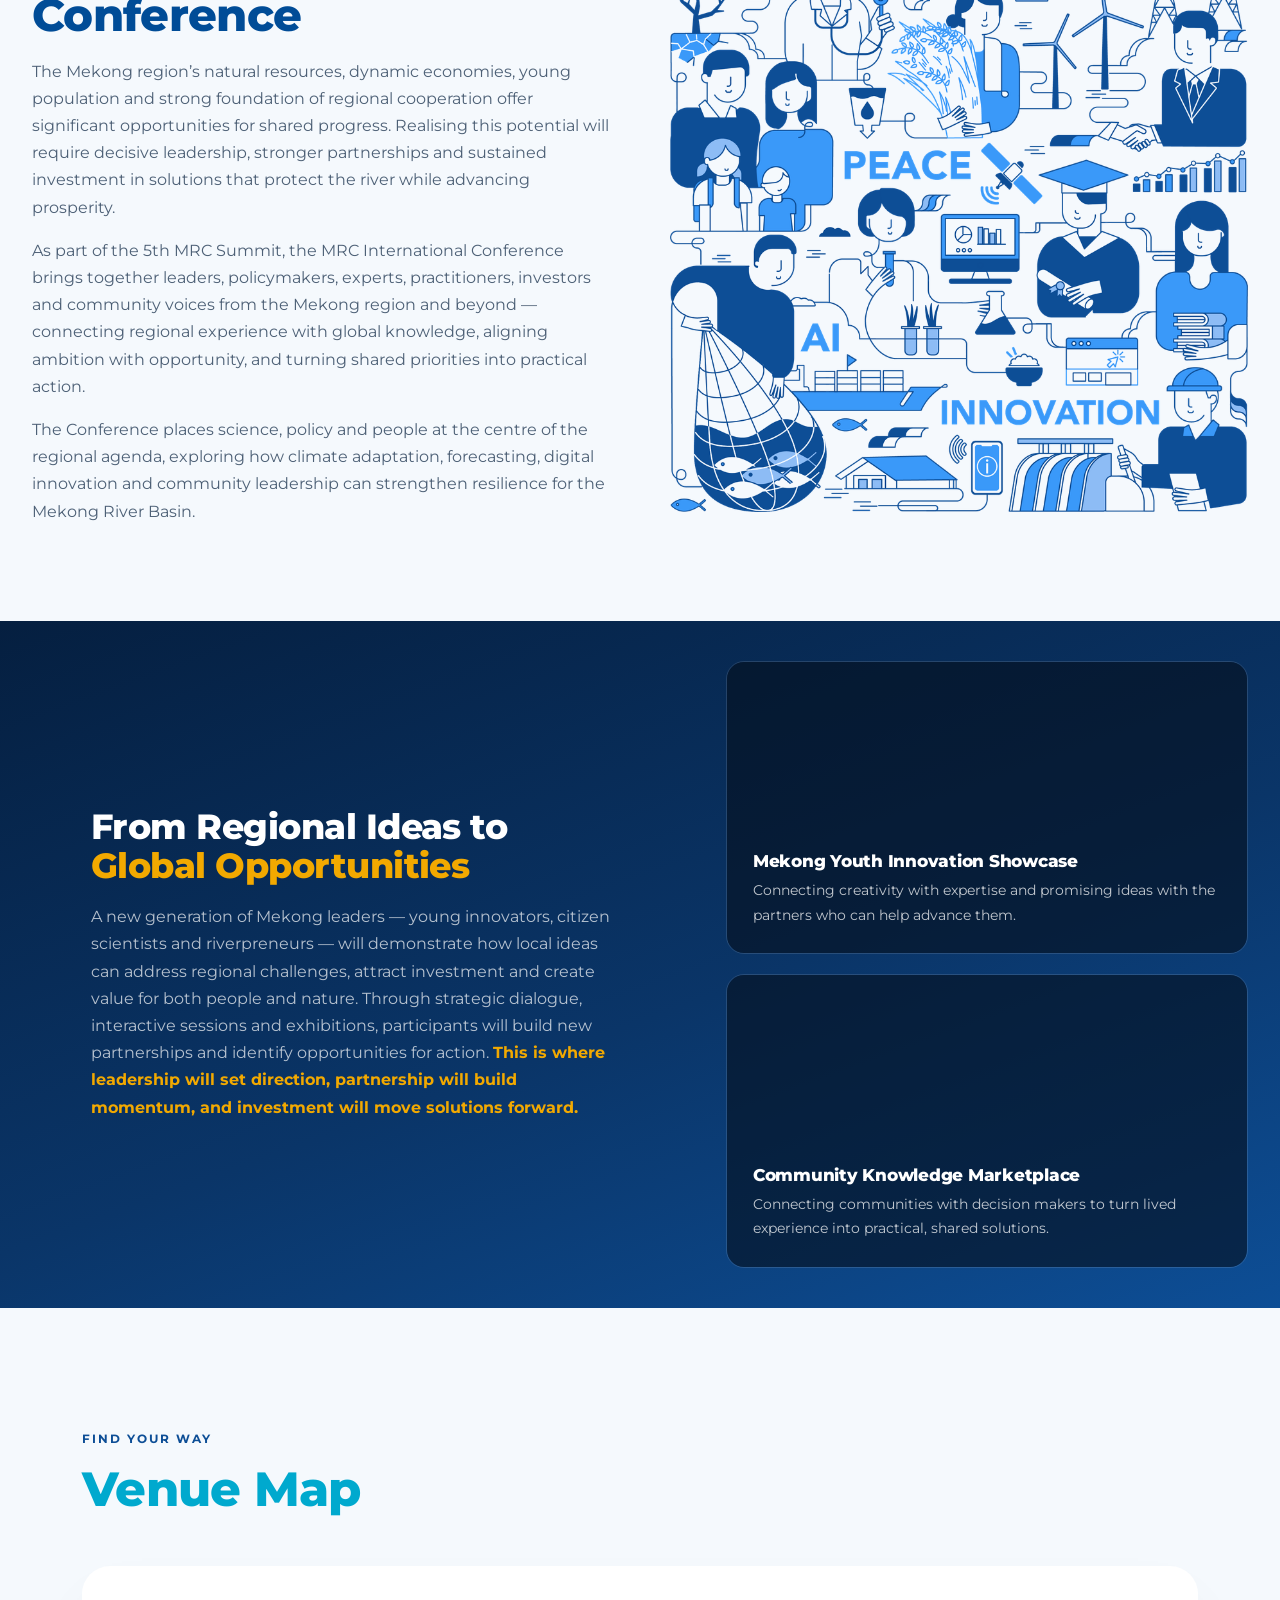
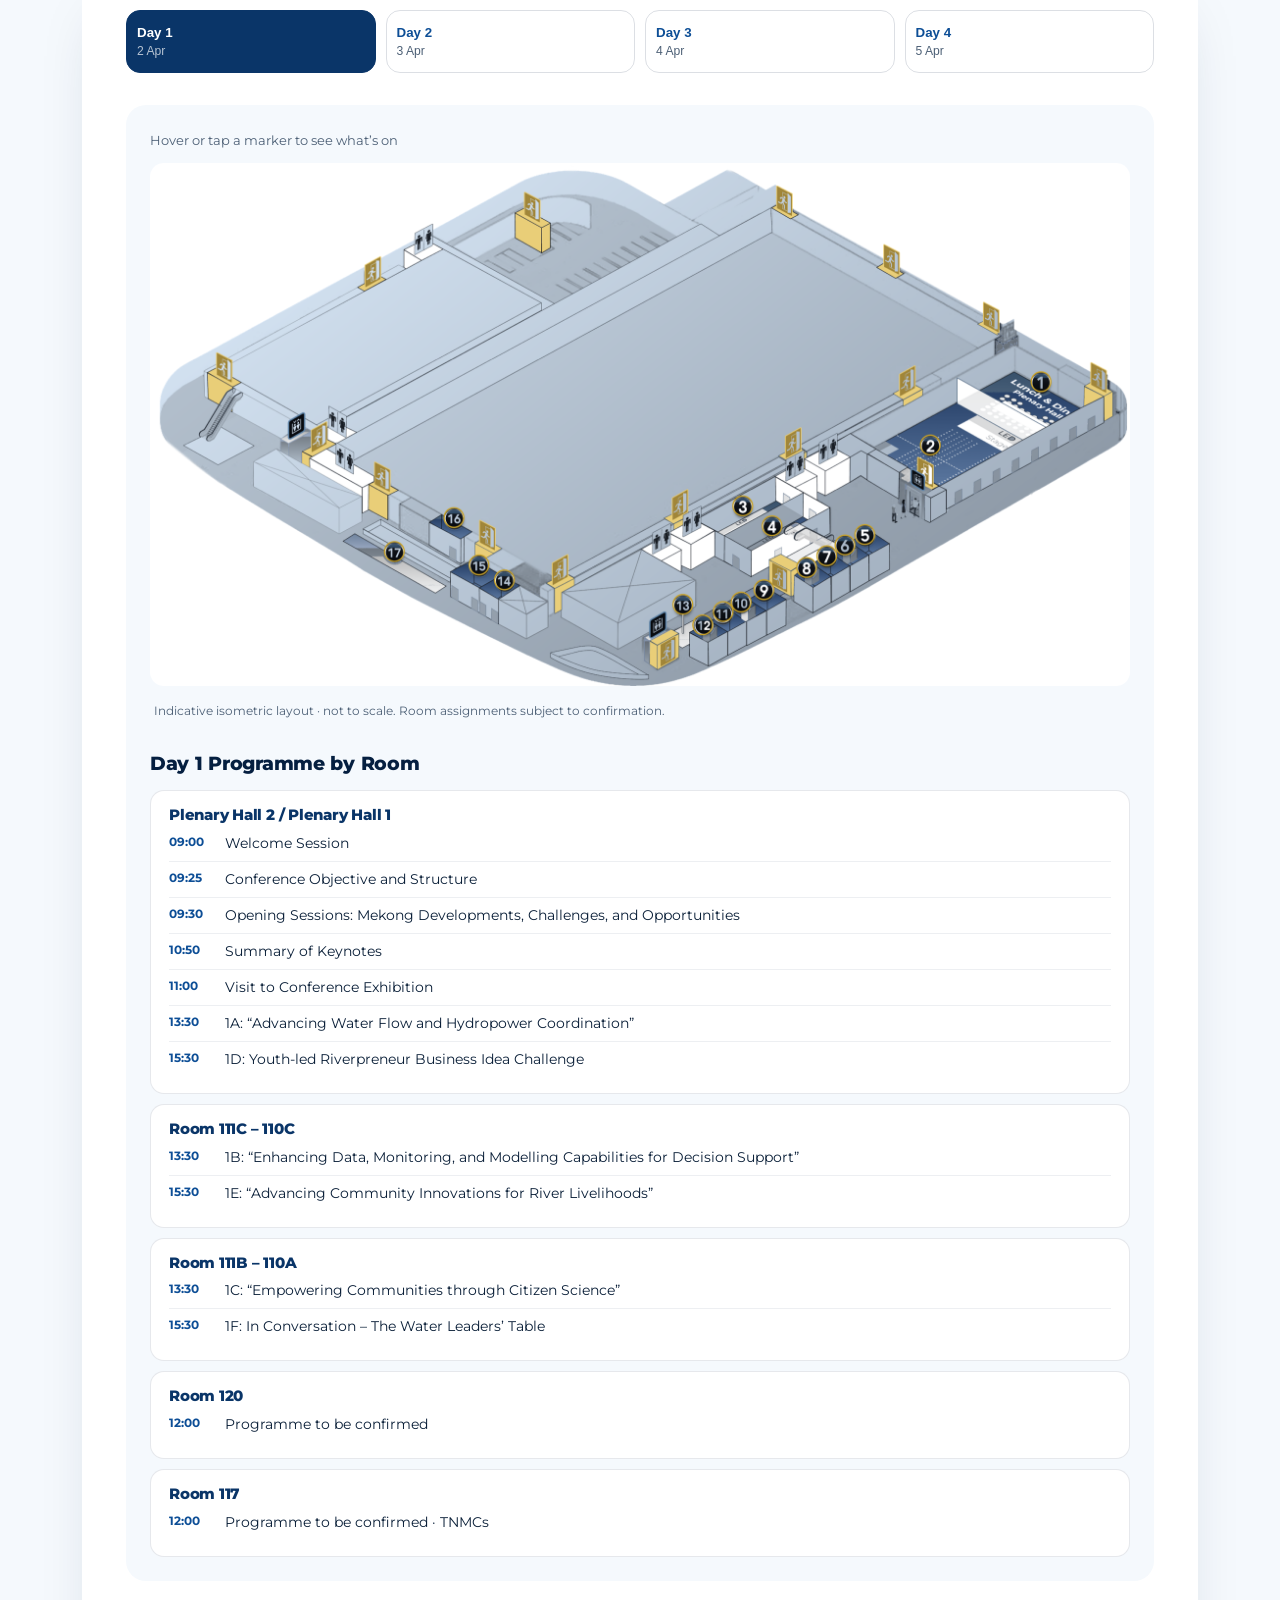
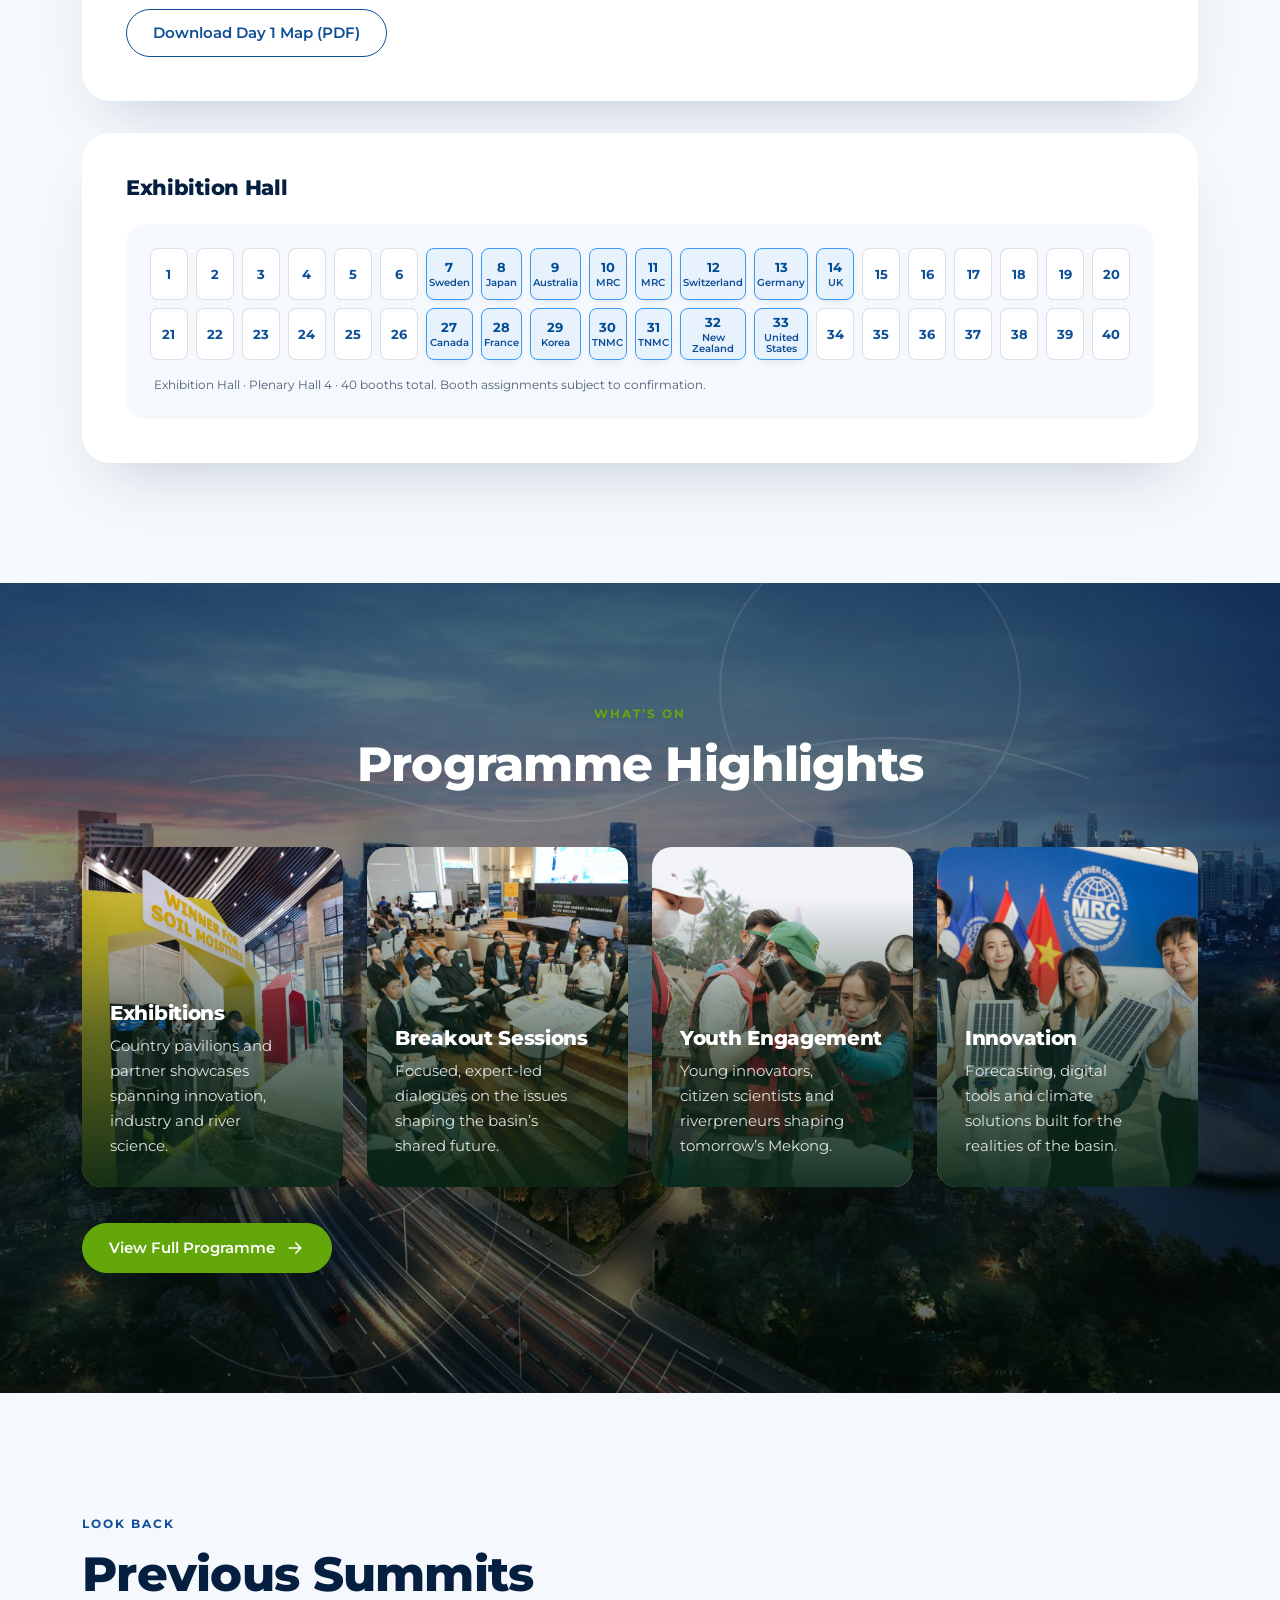
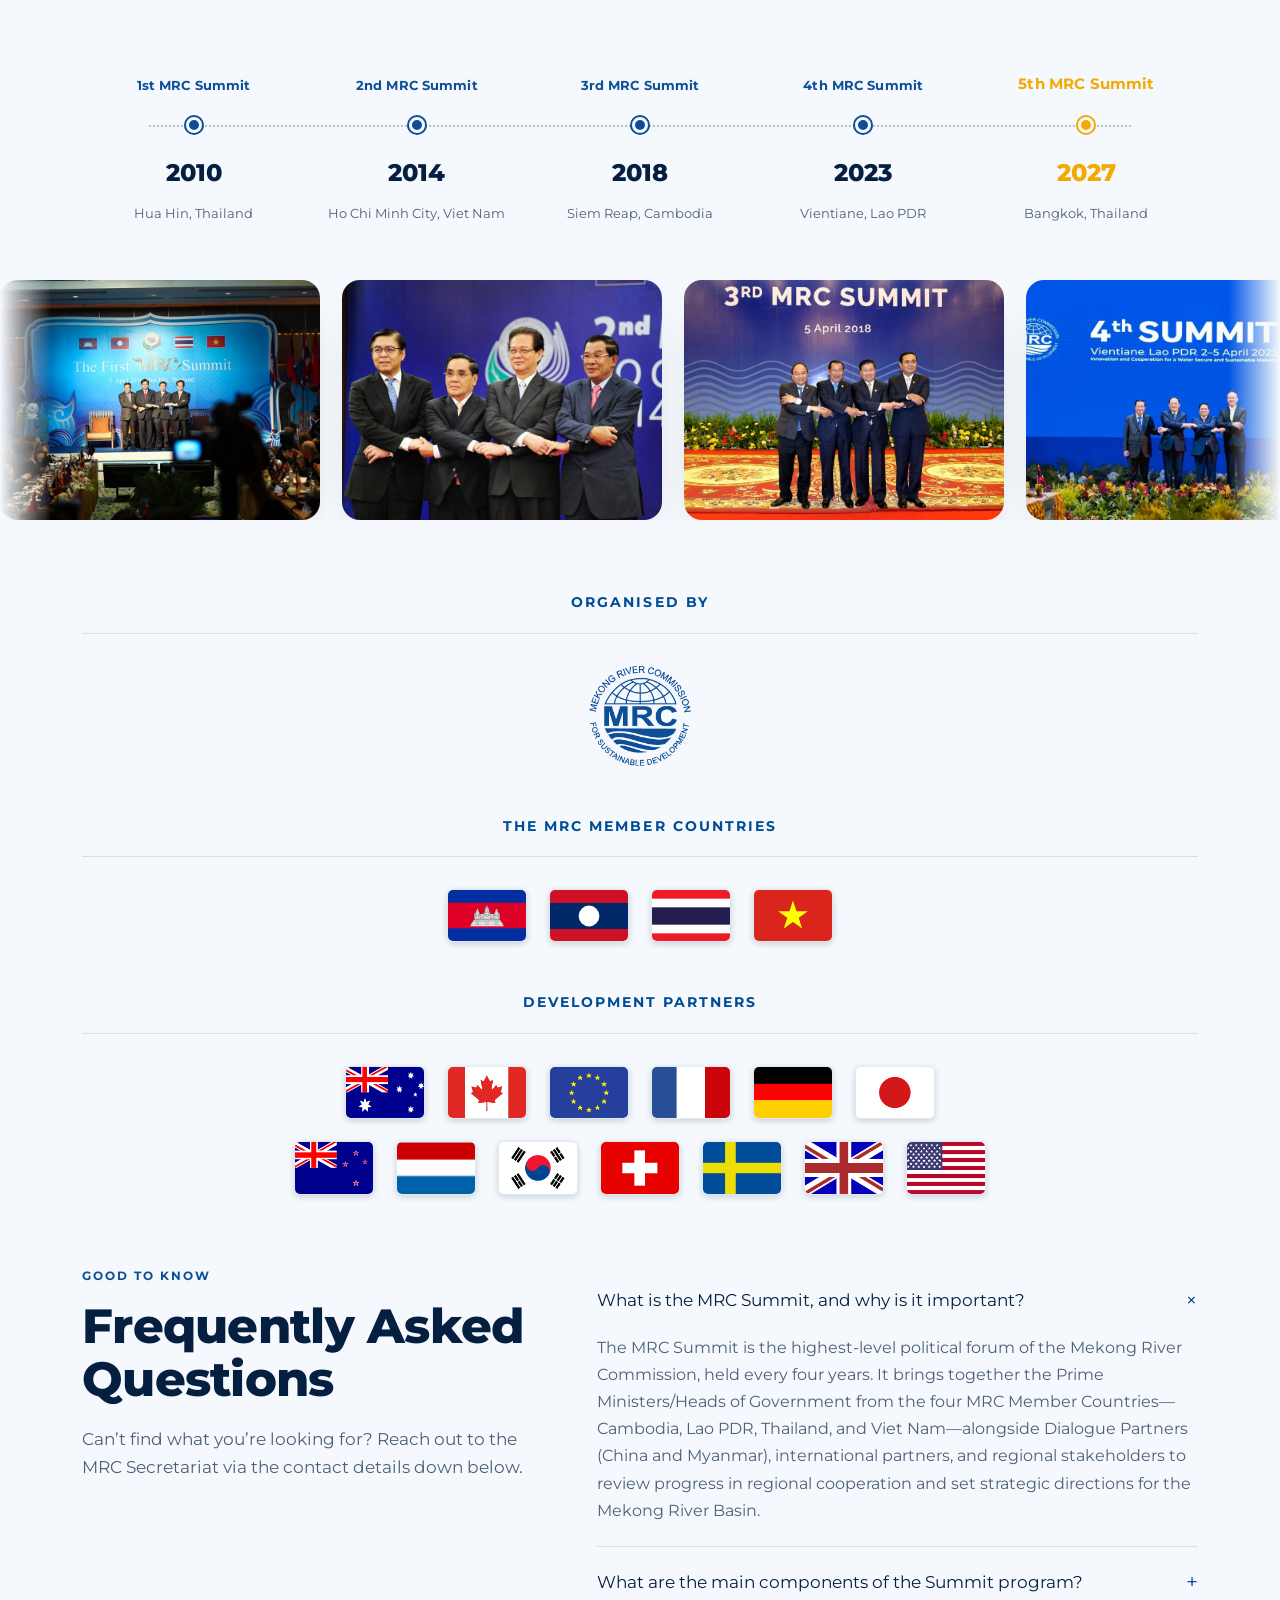
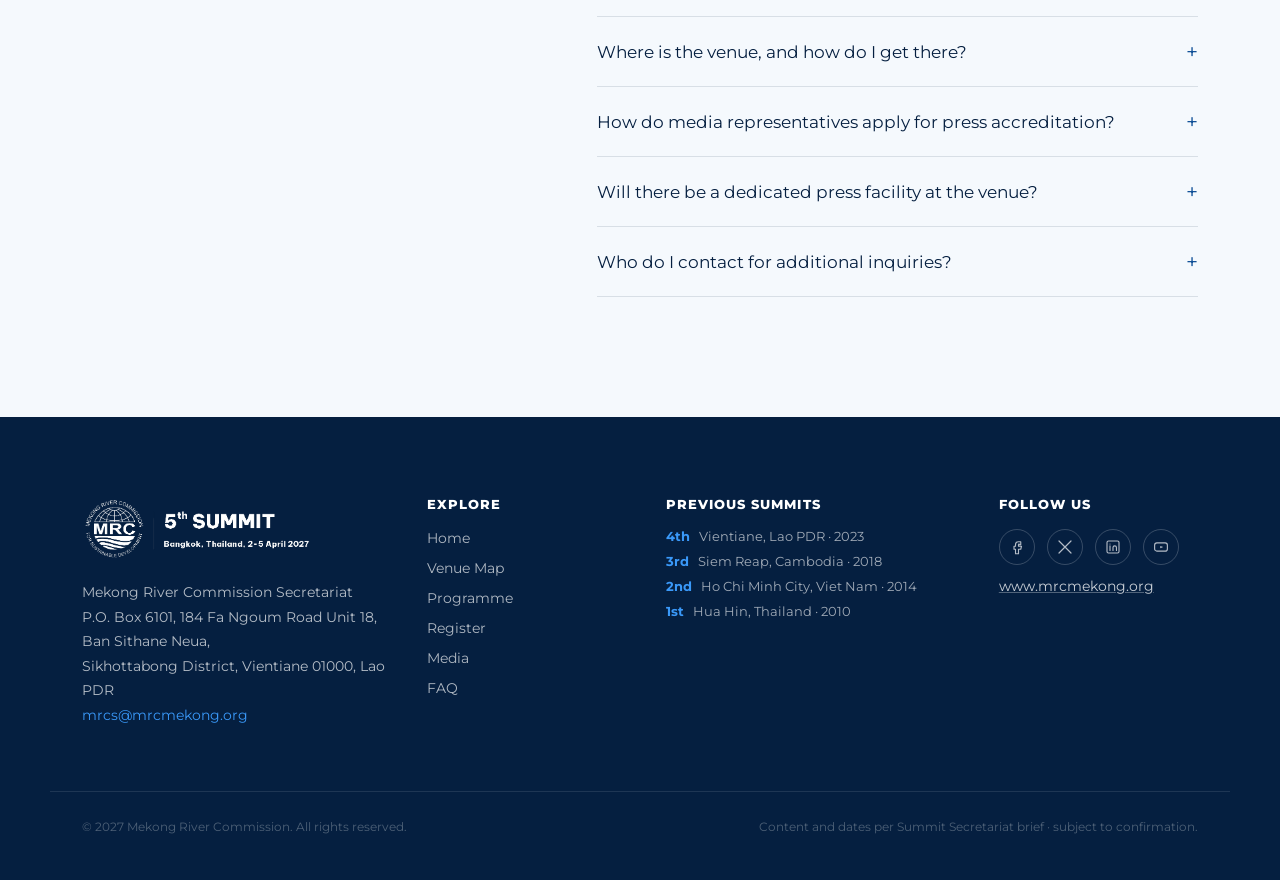
==== commit 5ce13c3c: "Restore EU flag, clean up footer logo, and link social icons Add the European Union flag back into D" ====
--- a/index.html
+++ b/index.html
@@ -23,7 +23,7 @@
 <link rel="preconnect" href="https://fonts.gstatic.com" crossorigin>
 <link href="https://fonts.googleapis.com/css2?family=Montserrat:ital,wght@0,400;0,500;0,600;0,700;0,800;0,900;1,600&display=swap" rel="stylesheet">
 <link rel="preload" href="assets/hero-banner.mp4" as="video" type="video/mp4" fetchpriority="high">
-<link rel="stylesheet" href="css/style.css?v=44">
+<link rel="stylesheet" href="css/style.css?v=45">
 </head>
 <body>
 
@@ -487,9 +487,12 @@
       <div class="flag-row flag-row--wrap">
         <span class="flag-chip"><img src="assets/flags/australia.png" alt="Australia" loading="lazy"></span>
         <span class="flag-chip"><img src="assets/flags/canada.png" alt="Canada" loading="lazy"></span>
+        <span class="flag-chip"><img src="assets/flags/eu.png" alt="European Union" loading="lazy"></span>
         <span class="flag-chip"><img src="assets/flags/france.png" alt="France" loading="lazy"></span>
         <span class="flag-chip"><img src="assets/flags/germany.png" alt="Germany" loading="lazy"></span>
         <span class="flag-chip"><img src="assets/flags/japan.png" alt="Japan" loading="lazy"></span>
+      </div>
+      <div class="flag-row flag-row--wrap">
         <span class="flag-chip"><img src="assets/flags/new-zealand.png" alt="New Zealand" loading="lazy"></span>
         <span class="flag-chip"><img src="assets/flags/luxembourg.png" alt="Luxembourg" loading="lazy"></span>
         <span class="flag-chip"><img src="assets/flags/south-korea.png" alt="Republic of Korea" loading="lazy"></span>
@@ -552,7 +555,7 @@
 <footer class="site-footer">
   <div class="wrap footer-grid">
     <div class="footer-brand">
-      <img src="assets/logo-white.png" alt="5th MRC Summit" class="footer-logo">
+      <img src="assets/logo-white-notagline.png" alt="5th MRC Summit" class="footer-logo">
       <p class="footer-address">Mekong River Commission Secretariat<br>
       P.O. Box 6101, 184 Fa Ngoum Road Unit 18, Ban Sithane Neua,<br>
       Sikhottabong District, Vientiane 01000, Lao PDR<br>
@@ -582,10 +585,10 @@
     <div class="footer-social">
       <h4>Follow Us</h4>
       <div class="social-icons">
-        <a href="#" aria-label="Facebook"><svg width="18" height="18" viewBox="0 0 24 24" fill="none"><path d="M14 9h3V5h-3c-2.2 0-4 1.8-4 4v2H8v4h2v6h4v-6h3l1-4h-4V9c0-.6.4-1 1-1Z" stroke="currentColor" stroke-width="1.5" stroke-linejoin="round"/></svg></a>
-        <a href="#" aria-label="X / Twitter"><svg width="18" height="18" viewBox="0 0 24 24" fill="none"><path d="M4 4l16 16M20 4 4 20" stroke="currentColor" stroke-width="1.6" stroke-linecap="round"/></svg></a>
-        <a href="#" aria-label="LinkedIn"><svg width="18" height="18" viewBox="0 0 24 24" fill="none"><rect x="4" y="4" width="16" height="16" rx="2" stroke="currentColor" stroke-width="1.5"/><path d="M8 10.5v6M8 8v.01M12 16.5v-3.7c0-1.3 1-2.3 2.3-2.3s2.3 1 2.3 2.3v3.7" stroke="currentColor" stroke-width="1.5" stroke-linecap="round"/></svg></a>
-        <a href="#" aria-label="YouTube"><svg width="18" height="18" viewBox="0 0 24 24" fill="none"><rect x="3.5" y="6.5" width="17" height="11" rx="3" stroke="currentColor" stroke-width="1.5"/><path d="M11 10.5l4 1.5-4 1.5v-3Z" fill="currentColor"/></svg></a>
+        <a href="https://www.facebook.com/mrcmekong/" target="_blank" rel="noopener" aria-label="Facebook"><svg width="18" height="18" viewBox="0 0 24 24" fill="none"><path d="M14 9h3V5h-3c-2.2 0-4 1.8-4 4v2H8v4h2v6h4v-6h3l1-4h-4V9c0-.6.4-1 1-1Z" stroke="currentColor" stroke-width="1.5" stroke-linejoin="round"/></svg></a>
+        <a href="https://x.com/MRCMekong" target="_blank" rel="noopener" aria-label="X / Twitter"><svg width="18" height="18" viewBox="0 0 24 24" fill="none"><path d="M4 4l16 16M20 4 4 20" stroke="currentColor" stroke-width="1.6" stroke-linecap="round"/></svg></a>
+        <a href="https://www.linkedin.com/company/mrcsecretariat" target="_blank" rel="noopener" aria-label="LinkedIn"><svg width="18" height="18" viewBox="0 0 24 24" fill="none"><rect x="4" y="4" width="16" height="16" rx="2" stroke="currentColor" stroke-width="1.5"/><path d="M8 10.5v6M8 8v.01M12 16.5v-3.7c0-1.3 1-2.3 2.3-2.3s2.3 1 2.3 2.3v3.7" stroke="currentColor" stroke-width="1.5" stroke-linecap="round"/></svg></a>
+        <a href="https://www.youtube.com/mrcmekongorg" target="_blank" rel="noopener" aria-label="YouTube"><svg width="18" height="18" viewBox="0 0 24 24" fill="none"><rect x="3.5" y="6.5" width="17" height="11" rx="3" stroke="currentColor" stroke-width="1.5"/><path d="M11 10.5l4 1.5-4 1.5v-3Z" fill="currentColor"/></svg></a>
       </div>
       <a href="https://www.mrcmekong.org" class="footer-website" target="_blank" rel="noopener">www.mrcmekong.org</a>
     </div>
--- a/css/style.css
+++ b/css/style.css
@@ -740,9 +740,10 @@
 
 .flag-row{display:flex;justify-content:center;align-items:center;gap:22px;flex-wrap:wrap;}
 .flag-row--wrap{
-  max-width:900px;margin:0 auto;
-  display:grid;grid-template-columns:repeat(6,80px);justify-content:center;
-}
+  max-width:900px;margin:0 auto 22px;
+  display:flex;flex-wrap:wrap;justify-content:center;
+}
+.flag-row--wrap:last-child{margin-bottom:0;}
 .flag-chip{
   display:inline-flex;width:80px;aspect-ratio:3/2;border-radius:6px;overflow:hidden;
   box-shadow:0 2px 6px rgba(12,34,69,.18);border:1px solid rgba(12,34,69,.08);
@@ -871,8 +872,8 @@
   .map-zoom-btn{display:flex;}
   .flag-row:not(.flag-row--wrap){flex-wrap:nowrap;gap:8px;}
   .flag-row:not(.flag-row--wrap) .flag-chip{width:72px;flex:0 1 72px;}
-  .flag-row--wrap{grid-template-columns:repeat(3,1fr);gap:16px;justify-content:stretch;}
-  .flag-row--wrap .flag-chip{width:100%;justify-self:center;}
+  .flag-row--wrap{max-width:248px;gap:16px;margin-bottom:16px;}
+  .flag-row--wrap .flag-chip{width:72px;}
   .hero-infobar-inner{flex-direction:column;gap:18px;}
   .hero-info-countdown{margin-left:0;}
   .hero-mobile-register{display:inline-flex;}
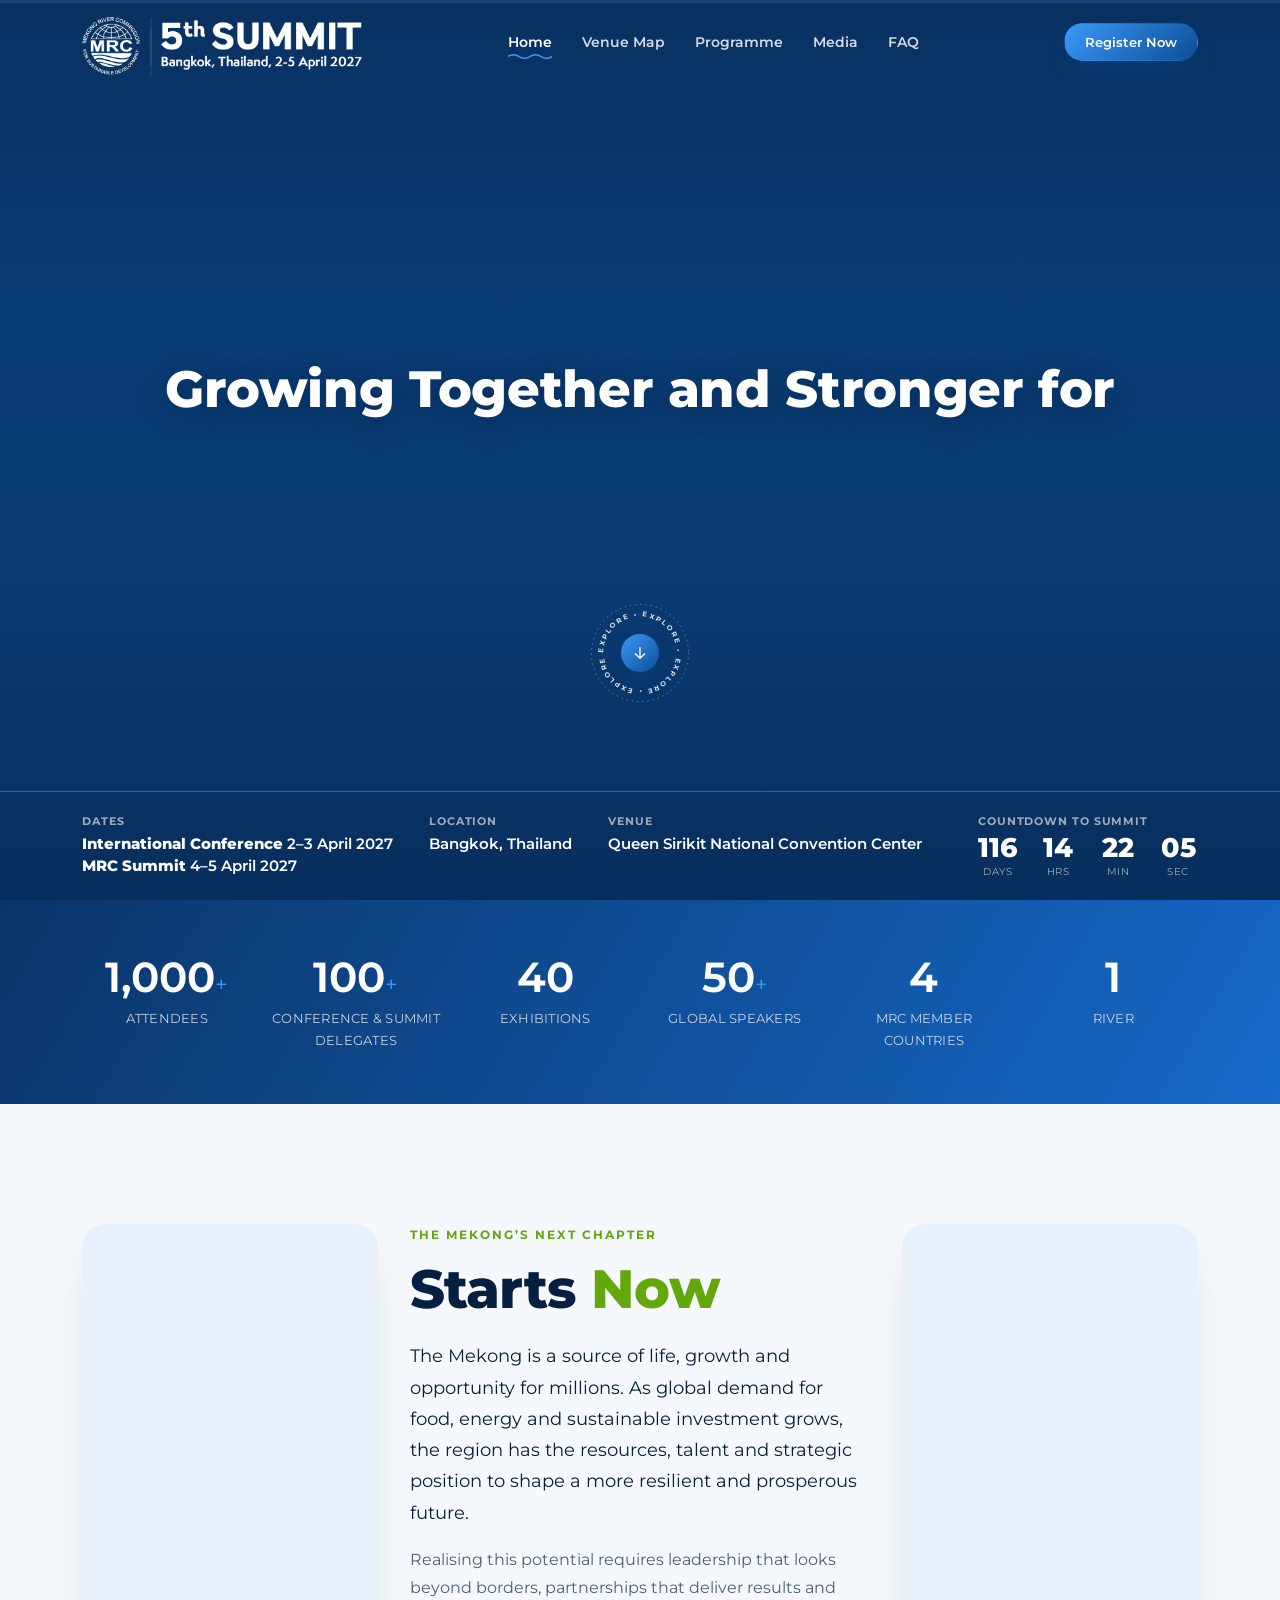
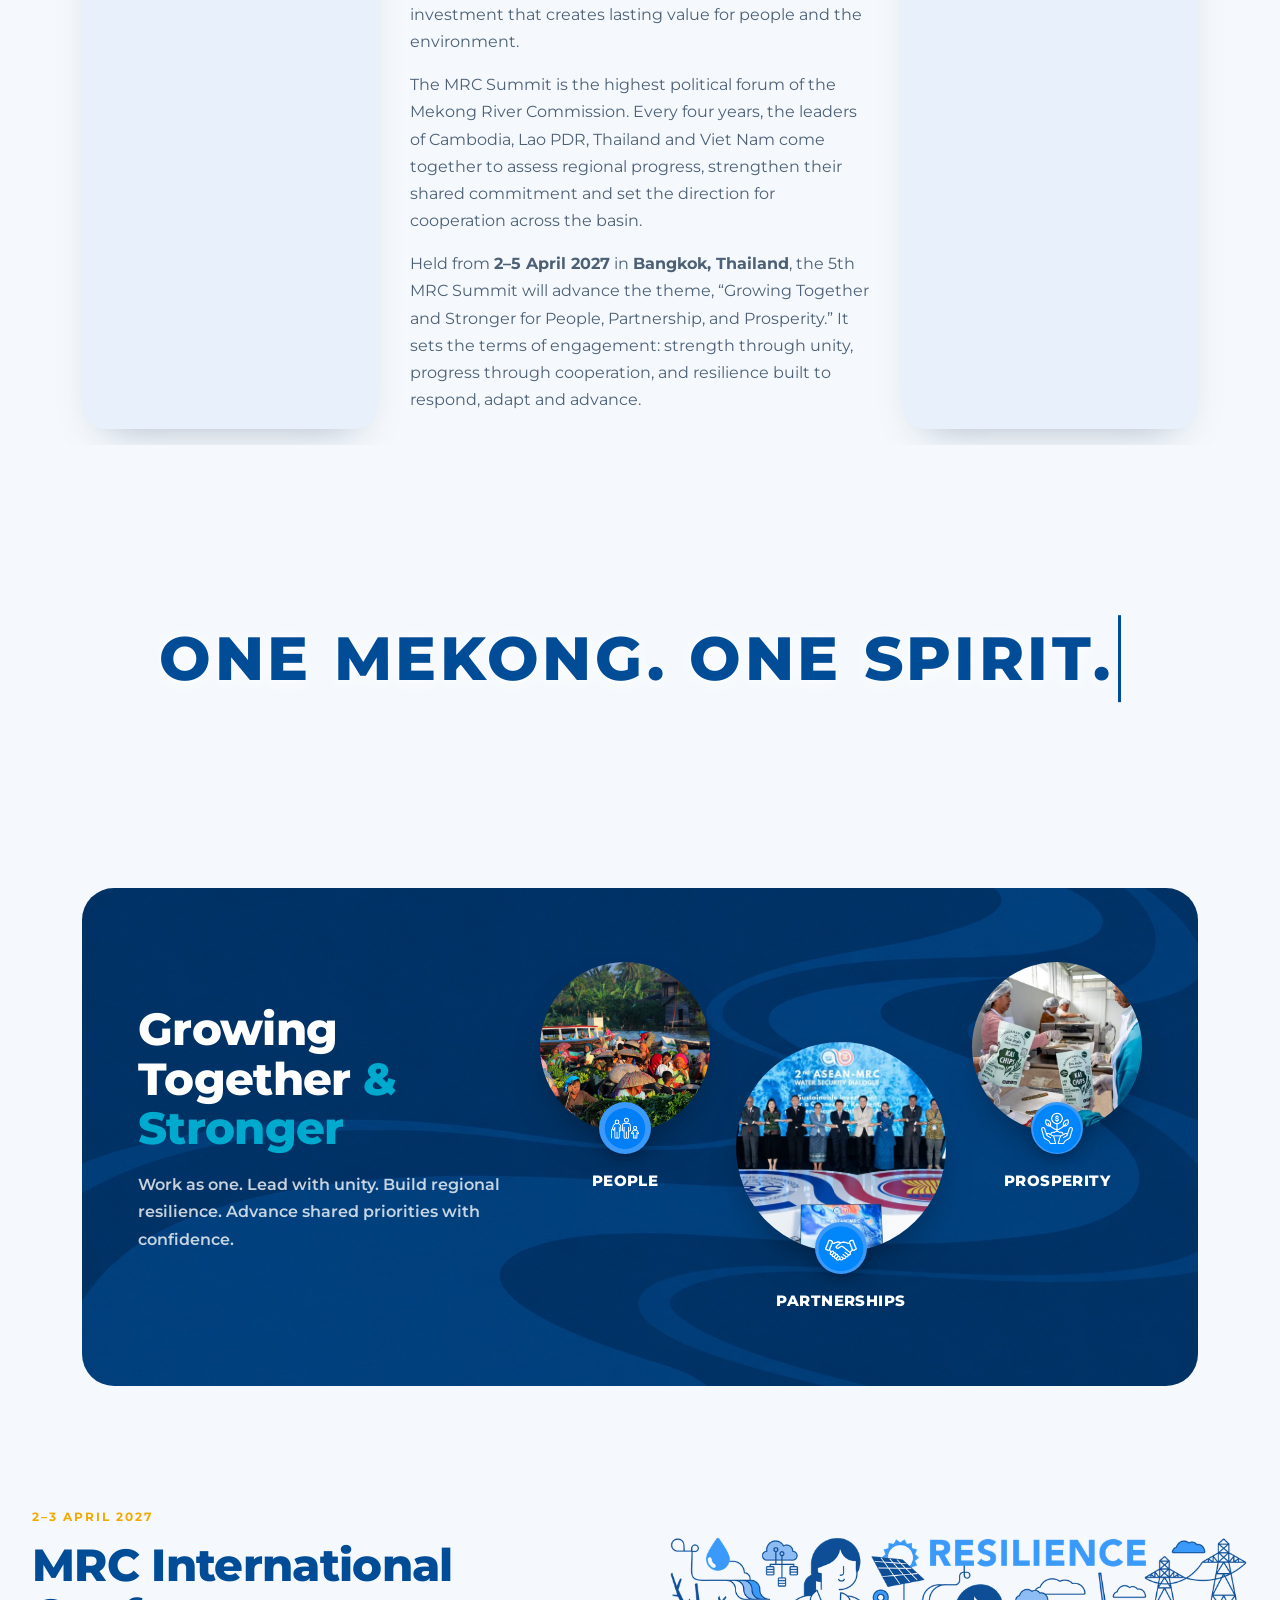
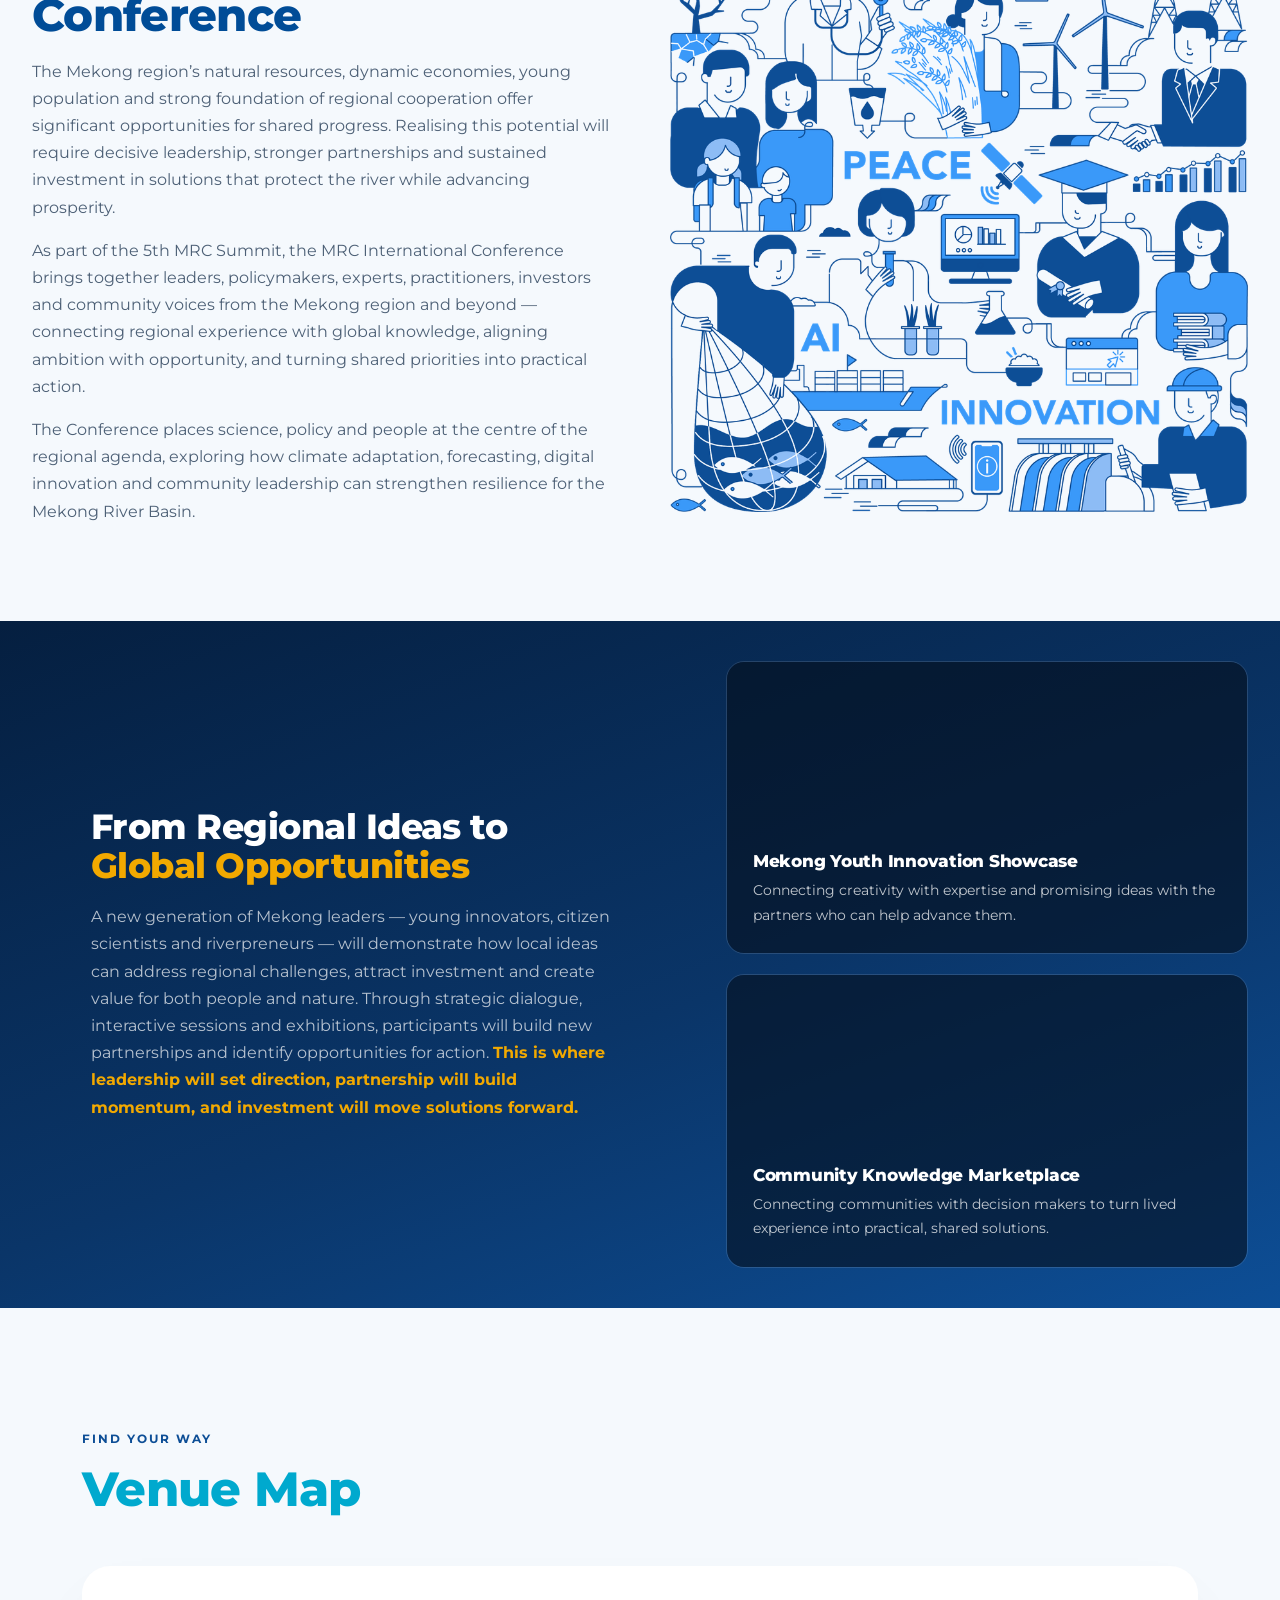
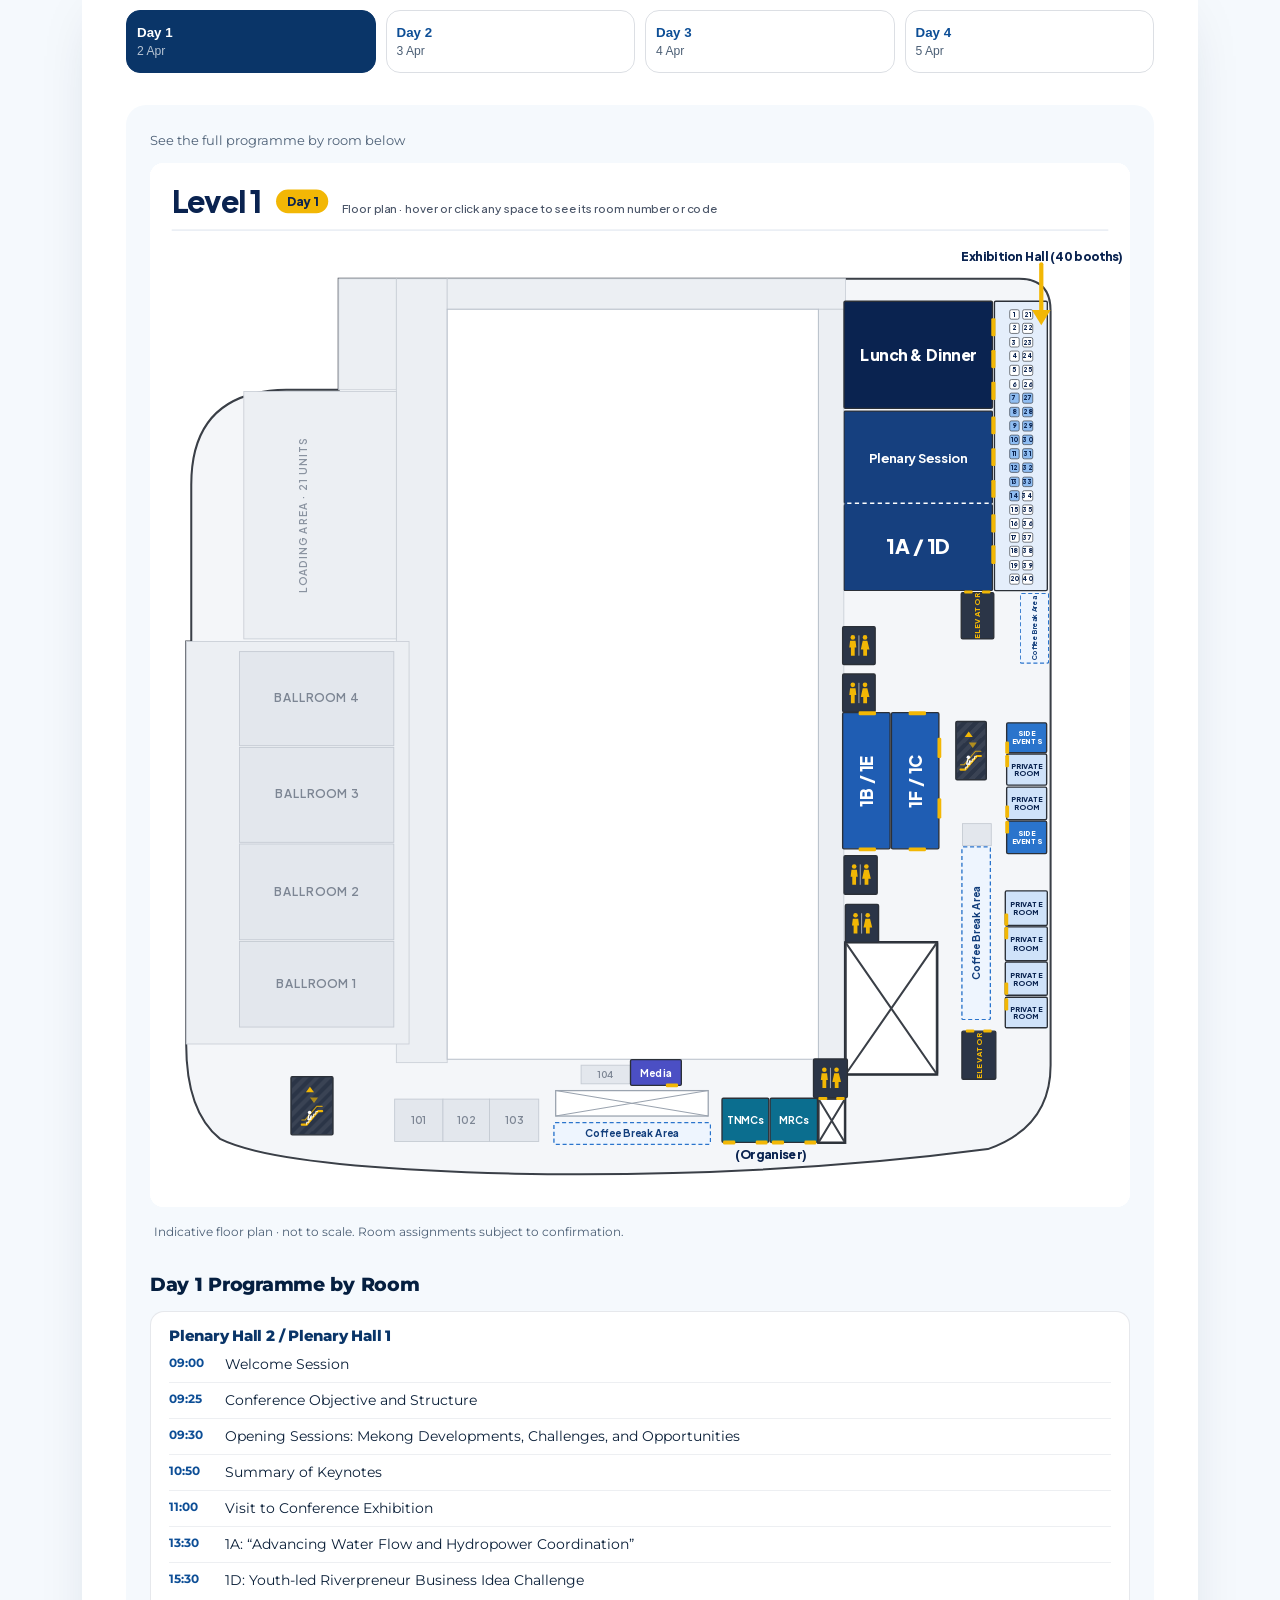
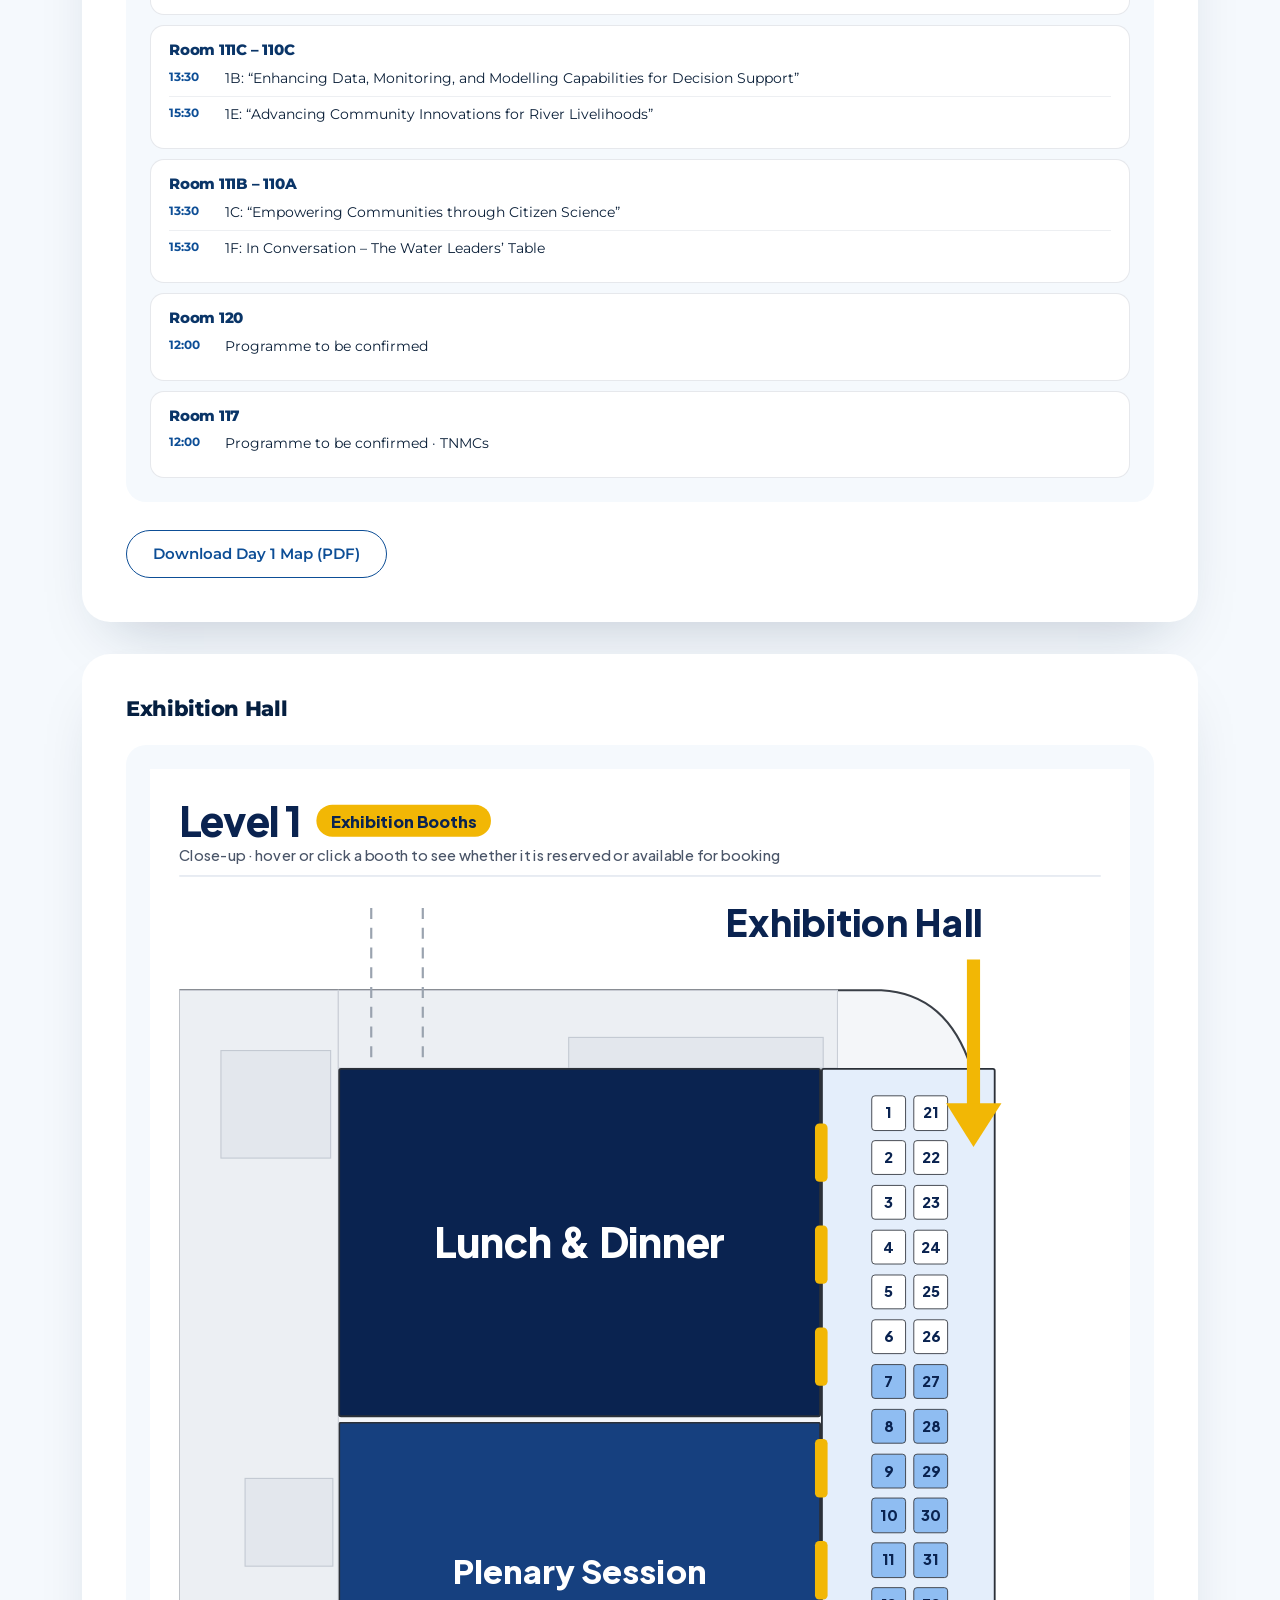
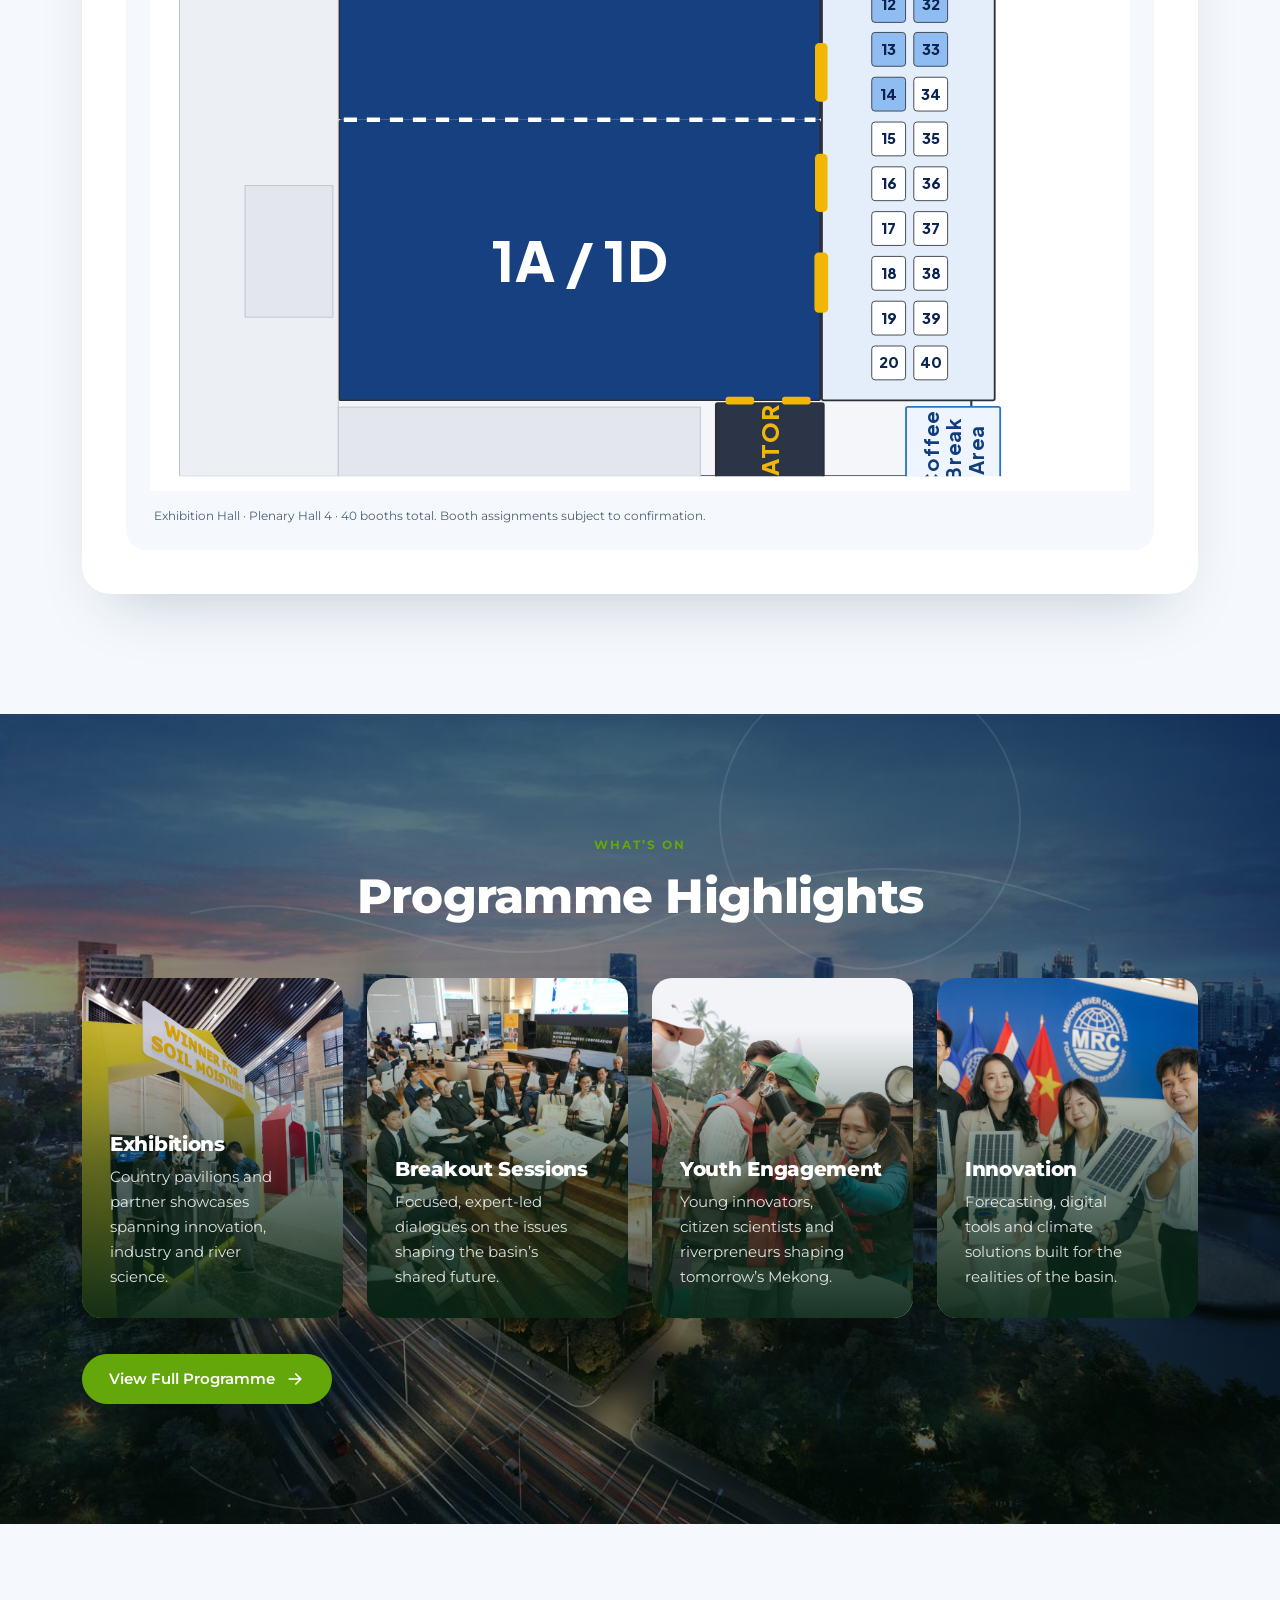
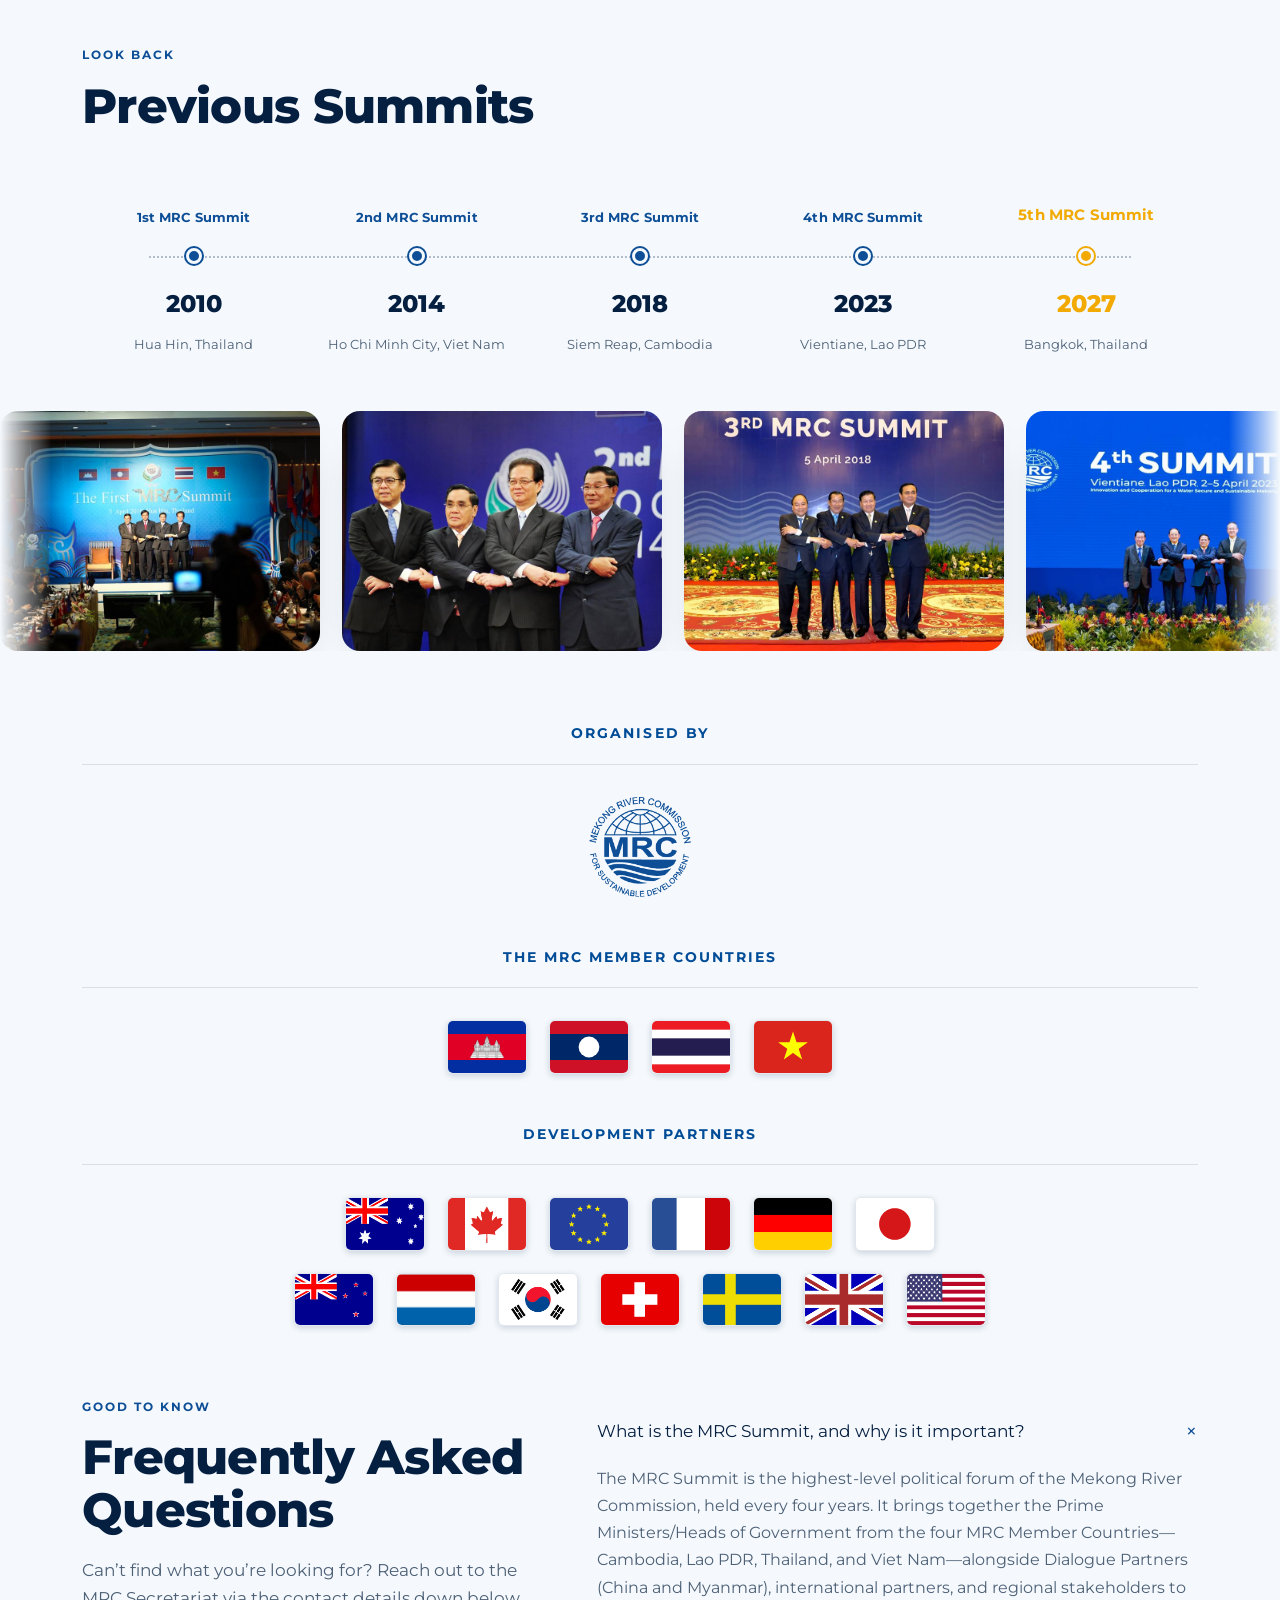
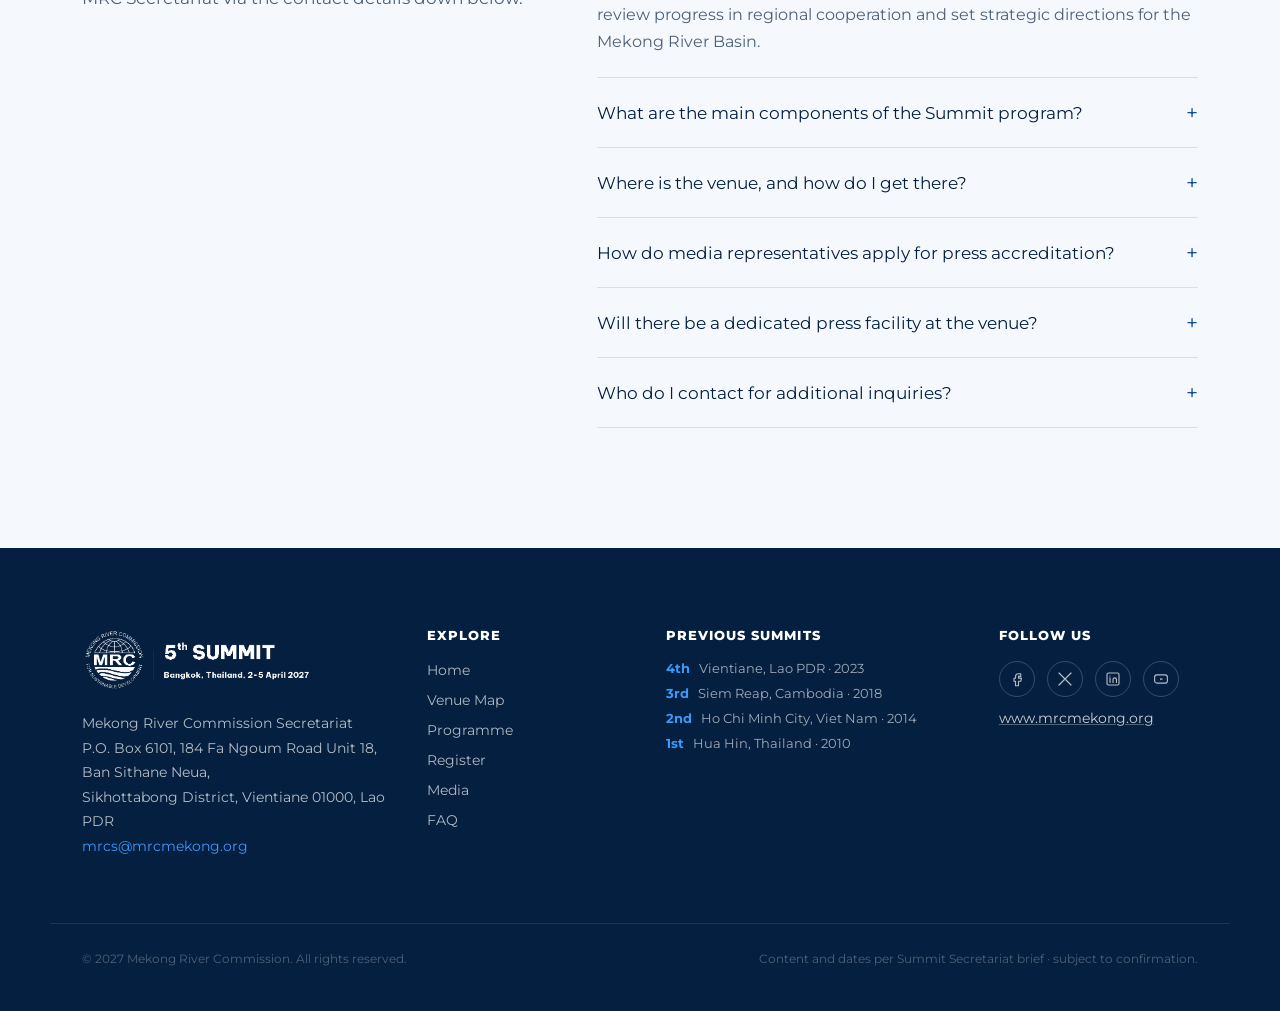
==== commit 3e98c495: "Replace venue and exhibition maps with interactive floor plans Embed the new interactive Day 1/Day 2" ====
--- a/index.html
+++ b/index.html
@@ -23,7 +23,7 @@
 <link rel="preconnect" href="https://fonts.gstatic.com" crossorigin>
 <link href="https://fonts.googleapis.com/css2?family=Montserrat:ital,wght@0,400;0,500;0,600;0,700;0,800;0,900;1,600&display=swap" rel="stylesheet">
 <link rel="preload" href="assets/hero-banner.mp4" as="video" type="video/mp4" fetchpriority="high">
-<link rel="stylesheet" href="css/style.css?v=45">
+<link rel="stylesheet" href="css/style.css?v=47">
 </head>
 <body>
 
@@ -271,15 +271,16 @@
 
           <div class="venue-live" id="venueLive">
             <div class="venue-map-col">
-              <p class="venue-hint">Hover or tap a marker to see what&rsquo;s on</p>
+              <p class="venue-hint">See the full programme by room below</p>
               <div class="fp-wrap" id="fpWrap">
-                <img src="assets/venue-plan.png" alt="Isometric venue floor plan with numbered session markers" class="venue-plan-img" id="venuePlanImg">
-                <div class="fp-tooltip" id="fpTooltip" hidden></div>
+                <div class="floorplan-embed" id="venueFloorplanEmbed" data-native-w="1446" data-native-h="1540">
+                  <iframe id="venueFloorplanFrame" src="assets/floorplans/day1.html" title="Venue floor plan" loading="lazy"></iframe>
+                </div>
                 <button type="button" class="map-zoom-btn" id="mapZoomBtn" aria-label="Zoom into the venue map">
                   <svg width="20" height="20" viewBox="0 0 24 24" fill="none"><circle cx="11" cy="11" r="7" stroke="currentColor" stroke-width="2"/><path d="M21 21l-4.35-4.35M9 11h4M11 9v4" stroke="currentColor" stroke-width="2" stroke-linecap="round"/></svg>
                 </button>
               </div>
-              <p class="venue-fineprint">Indicative isometric layout &middot; not to scale. Room assignments subject to confirmation.</p>
+              <p class="venue-fineprint">Indicative floor plan &middot; not to scale. Room assignments subject to confirmation.</p>
             </div>
 
             <div class="venue-programme-col" id="dayProgramme">
@@ -302,50 +303,8 @@
         <h3 class="exhibition-heading">Exhibition Hall</h3>
 
         <div class="venue-stage">
-          <div class="exhibition-layout">
-
-            <div class="exhibition-booths" aria-label="Exhibition booths, 40 total">
-              <span class="booth-chip"><span class="booth-no">1</span></span>
-              <span class="booth-chip"><span class="booth-no">2</span></span>
-              <span class="booth-chip"><span class="booth-no">3</span></span>
-              <span class="booth-chip"><span class="booth-no">4</span></span>
-              <span class="booth-chip"><span class="booth-no">5</span></span>
-              <span class="booth-chip"><span class="booth-no">6</span></span>
-              <span class="booth-chip is-assigned"><span class="booth-no">7</span><span class="booth-name">Sweden</span></span>
-              <span class="booth-chip is-assigned"><span class="booth-no">8</span><span class="booth-name">Japan</span></span>
-              <span class="booth-chip is-assigned"><span class="booth-no">9</span><span class="booth-name">Australia</span></span>
-              <span class="booth-chip is-assigned"><span class="booth-no">10</span><span class="booth-name">MRC</span></span>
-              <span class="booth-chip is-assigned"><span class="booth-no">11</span><span class="booth-name">MRC</span></span>
-              <span class="booth-chip is-assigned"><span class="booth-no">12</span><span class="booth-name">Switzerland</span></span>
-              <span class="booth-chip is-assigned"><span class="booth-no">13</span><span class="booth-name">Germany</span></span>
-              <span class="booth-chip is-assigned"><span class="booth-no">14</span><span class="booth-name">UK</span></span>
-              <span class="booth-chip"><span class="booth-no">15</span></span>
-              <span class="booth-chip"><span class="booth-no">16</span></span>
-              <span class="booth-chip"><span class="booth-no">17</span></span>
-              <span class="booth-chip"><span class="booth-no">18</span></span>
-              <span class="booth-chip"><span class="booth-no">19</span></span>
-              <span class="booth-chip"><span class="booth-no">20</span></span>
-              <span class="booth-chip"><span class="booth-no">21</span></span>
-              <span class="booth-chip"><span class="booth-no">22</span></span>
-              <span class="booth-chip"><span class="booth-no">23</span></span>
-              <span class="booth-chip"><span class="booth-no">24</span></span>
-              <span class="booth-chip"><span class="booth-no">25</span></span>
-              <span class="booth-chip"><span class="booth-no">26</span></span>
-              <span class="booth-chip is-assigned"><span class="booth-no">27</span><span class="booth-name">Canada</span></span>
-              <span class="booth-chip is-assigned"><span class="booth-no">28</span><span class="booth-name">France</span></span>
-              <span class="booth-chip is-assigned"><span class="booth-no">29</span><span class="booth-name">Korea</span></span>
-              <span class="booth-chip is-assigned"><span class="booth-no">30</span><span class="booth-name">TNMC</span></span>
-              <span class="booth-chip is-assigned"><span class="booth-no">31</span><span class="booth-name">TNMC</span></span>
-              <span class="booth-chip is-assigned"><span class="booth-no">32</span><span class="booth-name">New Zealand</span></span>
-              <span class="booth-chip is-assigned"><span class="booth-no">33</span><span class="booth-name">United States</span></span>
-              <span class="booth-chip"><span class="booth-no">34</span></span>
-              <span class="booth-chip"><span class="booth-no">35</span></span>
-              <span class="booth-chip"><span class="booth-no">36</span></span>
-              <span class="booth-chip"><span class="booth-no">37</span></span>
-              <span class="booth-chip"><span class="booth-no">38</span></span>
-              <span class="booth-chip"><span class="booth-no">39</span></span>
-              <span class="booth-chip"><span class="booth-no">40</span></span>
-            </div>
+          <div class="floorplan-embed" id="exhibitionFloorplanEmbed" data-native-w="1072" data-native-h="1446">
+            <iframe id="exhibitionFloorplanFrame" src="assets/floorplans/exhibition.html" title="Exhibition hall floor plan" loading="lazy"></iframe>
           </div>
 
           <p class="venue-fineprint">Exhibition Hall &middot; Plenary Hall 4 &middot; 40 booths total. Booth assignments subject to confirmation.</p>
@@ -610,10 +569,10 @@
   </button>
   <p class="map-lightbox-hint">Pinch or scroll to zoom &middot; drag to pan</p>
   <div class="map-lightbox-scroll">
-    <img src="assets/venue-plan.png" alt="Isometric venue floor plan, zoomed in">
+    <iframe id="mapLightboxFrame" src="assets/floorplans/day1.html" title="Venue floor plan, zoomed in" class="map-lightbox-iframe"></iframe>
   </div>
 </div>
 
-<script src="js/main.js?v=19"></script>
+<script src="js/main.js?v=21"></script>
 </body>
 </html>
--- a/css/style.css
+++ b/css/style.css
@@ -490,7 +490,10 @@
 .venue-live{display:flex;flex-direction:column;gap:32px;}
 .venue-hint{font-size:.82rem;color:var(--ink-soft);margin:0 0 12px;}
 
-.fp-wrap{position:relative;width:100%;aspect-ratio:2000/1066;background:var(--white);border-radius:14px;overflow:hidden;}
+.fp-wrap{position:relative;width:100%;background:var(--white);border-radius:14px;overflow:hidden;}
+
+.floorplan-embed{position:relative;width:100%;overflow:hidden;}
+.floorplan-embed iframe{position:absolute;top:0;left:0;border:0;transform-origin:top left;display:block;background:var(--white);}
 
 .map-zoom-btn{
   display:none;position:absolute;right:12px;bottom:12px;z-index:10;
@@ -517,51 +520,7 @@
 .map-lightbox-scroll{
   flex:1;overflow:auto;-webkit-overflow-scrolling:touch;padding:12px;
 }
-.map-lightbox-scroll img{width:1400px;max-width:none;height:auto;display:block;margin:0 auto;}
-.venue-plan-img{position:absolute;inset:0;width:100%;height:100%;object-fit:contain;display:block;}
-
-.fp-marker{
-  position:absolute;border-radius:50%;cursor:pointer;outline:none;
-  box-shadow:0 0 0 0 rgba(58,153,249,0);
-  transition:box-shadow .2s, background .2s;
-}
-.fp-marker:hover,
-.fp-marker:focus-visible,
-.fp-marker.is-active{
-  background:rgba(58,153,249,.16);
-  box-shadow:0 0 0 3px rgba(58,153,249,.55);
-}
-.fp-facility{
-  position:absolute;border-radius:4px;cursor:pointer;outline:none;
-  transition:box-shadow .2s, background .2s;
-}
-.fp-facility:hover,
-.fp-facility:focus-visible{
-  background:rgba(201,162,39,.18);
-  box-shadow:0 0 0 2px rgba(201,162,39,.6);
-}
-
-.fp-tooltip{
-  position:absolute;z-index:20;width:260px;max-width:80vw;
-  background:var(--navy-950);color:var(--white);border-radius:14px;padding:16px 18px;
-  box-shadow:0 20px 40px -16px rgba(4,12,24,.5);
-  pointer-events:none;
-}
-.fp-tooltip-head{display:flex;align-items:center;gap:8px;margin-bottom:8px;}
-.fp-tooltip-badge{
-  flex:none;width:22px;height:22px;border-radius:50%;background:rgba(255,255,255,.1);
-  border:1.5px solid var(--gold-300);color:var(--white);font-size:.68rem;font-weight:700;
-  display:flex;align-items:center;justify-content:center;
-}
-.fp-tooltip-head h5{margin:0;font-family:var(--font-display);font-size:1rem;color:var(--white);line-height:1.15;}
-.fp-tooltip-room{margin:0 0 2px;font-size:.7rem;letter-spacing:.06em;text-transform:uppercase;color:rgba(255,255,255,.6);}
-.fp-tooltip-cap{margin:0;font-size:.7rem;letter-spacing:.06em;text-transform:uppercase;color:var(--gold-300);}
-.fp-tooltip-rows{margin-top:8px;padding-top:8px;border-top:1px solid rgba(255,255,255,.12);}
-.fp-tooltip .venue-session{margin-bottom:10px;}
-.fp-tooltip .venue-session:last-child{margin-bottom:0;}
-.fp-tooltip .venue-session-time{font-size:.72rem;color:var(--gold-300);font-weight:700;}
-.fp-tooltip .venue-session-title{font-size:.82rem;color:var(--white);margin:2px 0 0;line-height:1.35;}
-.fp-tooltip .venue-session-people{display:none;}
+.map-lightbox-iframe{width:1446px;height:1540px;border:0;display:block;margin:0 auto;background:var(--white);}
 
 .venue-fineprint{margin:14px 4px 0;font-size:.78rem;color:var(--ink-soft);}
 
@@ -571,7 +530,6 @@
   background:var(--white);border:1px solid rgba(12,34,69,.1);border-radius:14px;padding:16px 18px;
   transition:border-color .3s, box-shadow .3s;
 }
-.venue-room-group.is-highlighted{border-color:var(--gold-300);box-shadow:0 12px 24px -16px rgba(58,153,249,.4);}
 .venue-room-group h4{margin:0 0 10px;font-size:.95rem;color:var(--navy-900);font-family:var(--font-display);}
 .venue-session{display:flex;gap:12px;padding:8px 0;border-top:1px solid rgba(12,34,69,.07);}
 .venue-session:first-of-type{border-top:none;padding-top:0;}
@@ -596,23 +554,6 @@
 .exhibition-heading{
   font-family:var(--font-display);font-size:1.3rem;color:var(--navy-950);margin:0 0 24px;
 }
-.exhibition-layout{display:flex;}
-
-.exhibition-booths{
-  flex:1;display:grid;grid-template-columns:repeat(20,1fr);gap:8px;align-content:start;
-}
-.booth-chip{
-  display:flex;flex-direction:column;align-items:center;justify-content:center;gap:2px;
-  min-height:52px;border-radius:8px;background:var(--white);border:1px solid rgba(12,34,69,.14);
-  padding:4px 2px;transition:border-color .25s, box-shadow .25s;
-}
-.booth-no{font-family:var(--font-display);font-weight:700;font-size:.82rem;color:var(--navy-800);}
-.booth-name{font-size:.6rem;line-height:1.15;text-align:center;color:var(--ink-soft);}
-.booth-chip.is-assigned{
-  background:rgba(58,153,249,.07);border-color:var(--gold-300);box-shadow:0 4px 12px -8px rgba(12,34,69,.3);
-}
-.booth-chip.is-assigned .booth-no{color:var(--brand-blue);}
-.booth-chip.is-assigned .booth-name{color:var(--navy-800);font-weight:600;}
 
 /* ============================================================
    Summit timeline
@@ -820,14 +761,6 @@
   .venue-room-list{max-height:none;}
   .timeline-track{grid-template-columns:repeat(3,1fr);row-gap:48px;}
   .timeline-track::before{display:none;}
-  .exhibition-booths{grid-template-columns:repeat(10,1fr);}
-}
-@media (max-width:640px){
-  .exhibition-booths{
-    grid-template-columns:repeat(2,1fr);
-    grid-template-rows:repeat(20,auto);
-    grid-auto-flow:column;
-  }
 }
 @media (max-width:520px){
   .timeline-track{grid-template-columns:1fr;row-gap:44px;position:relative;}
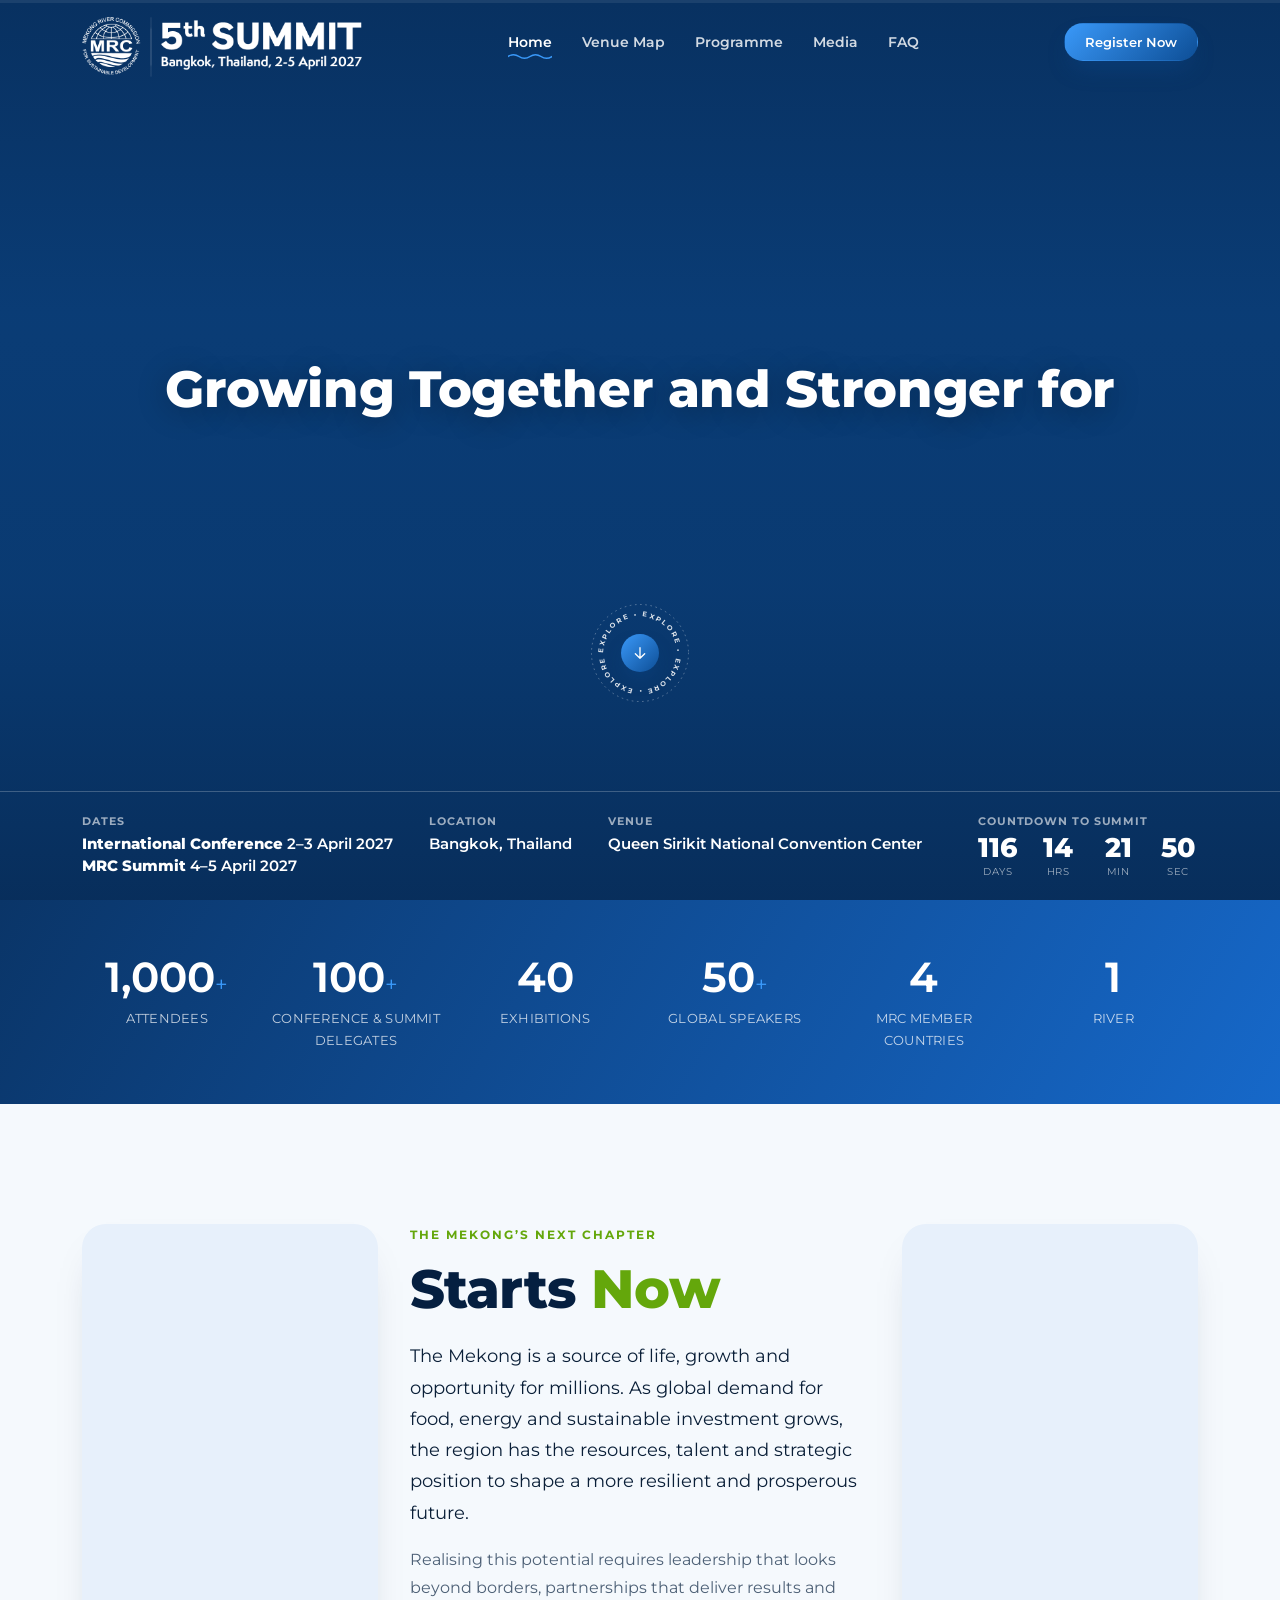
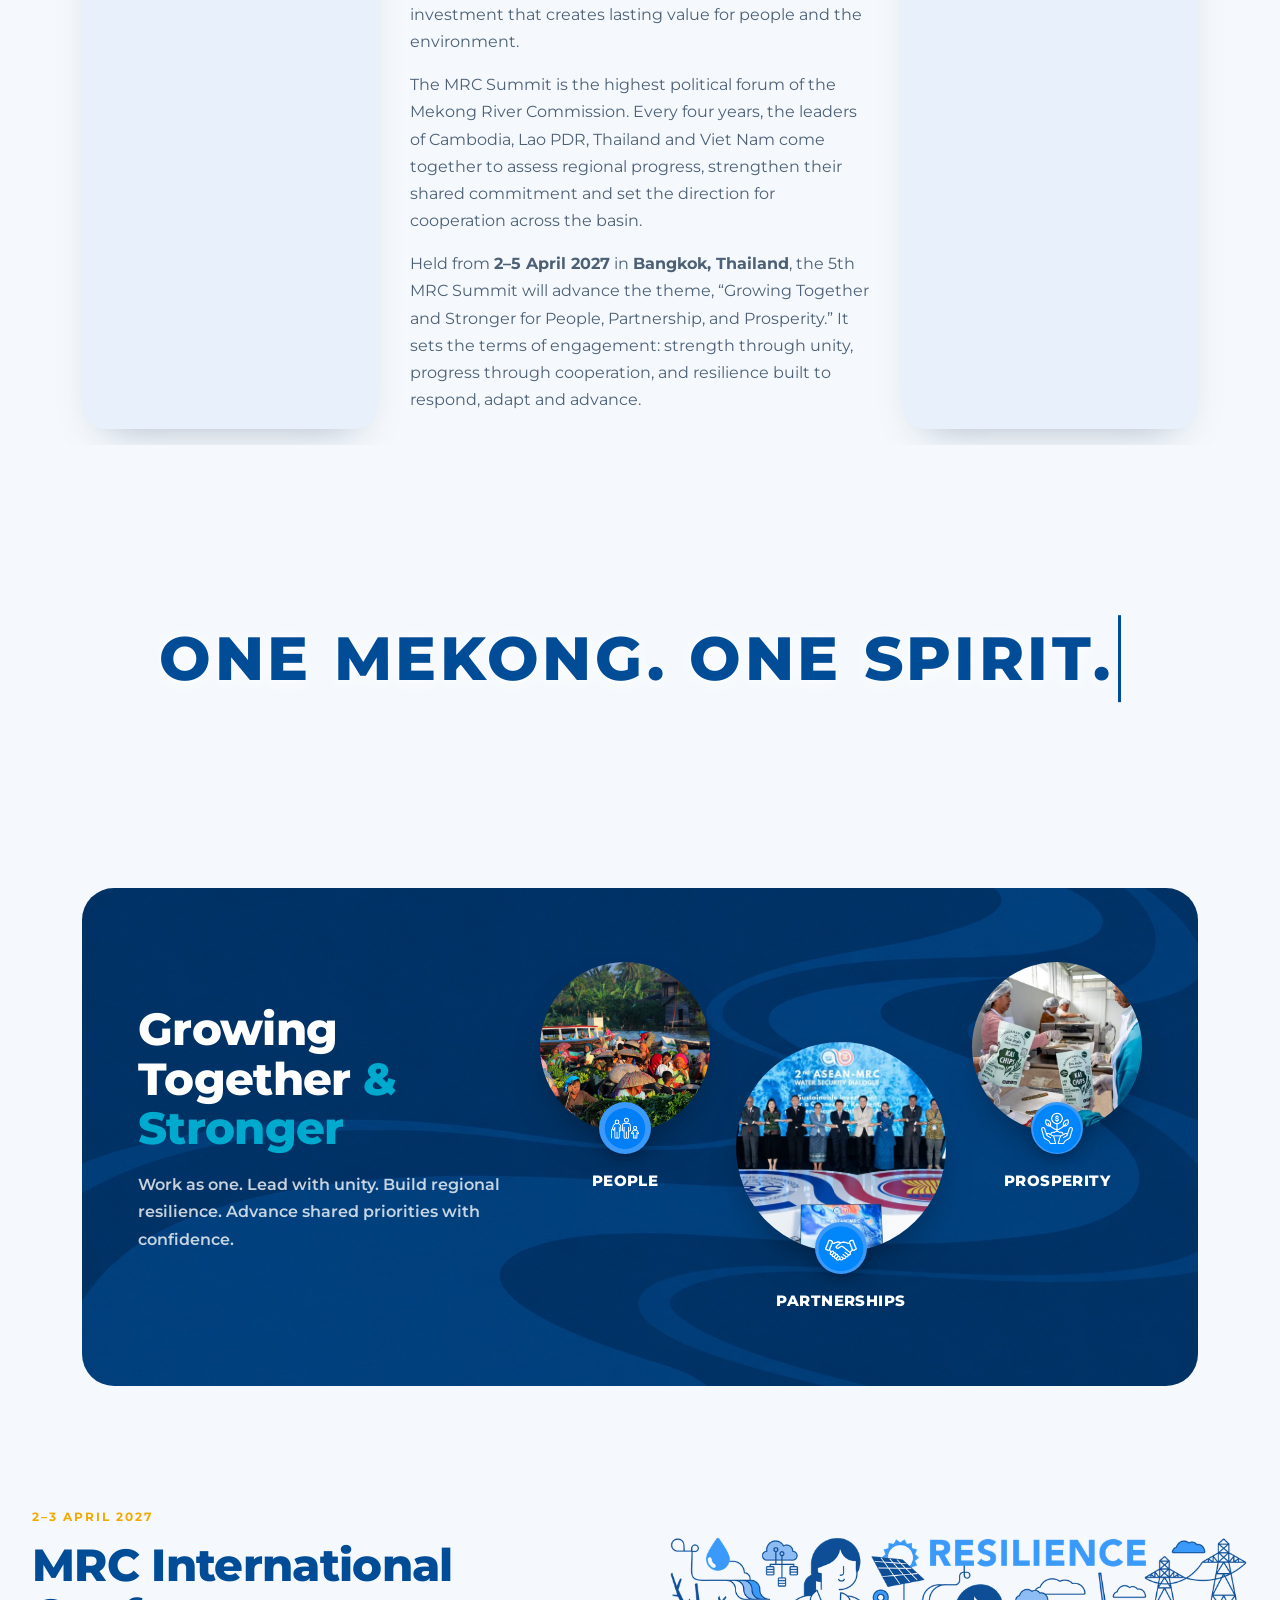
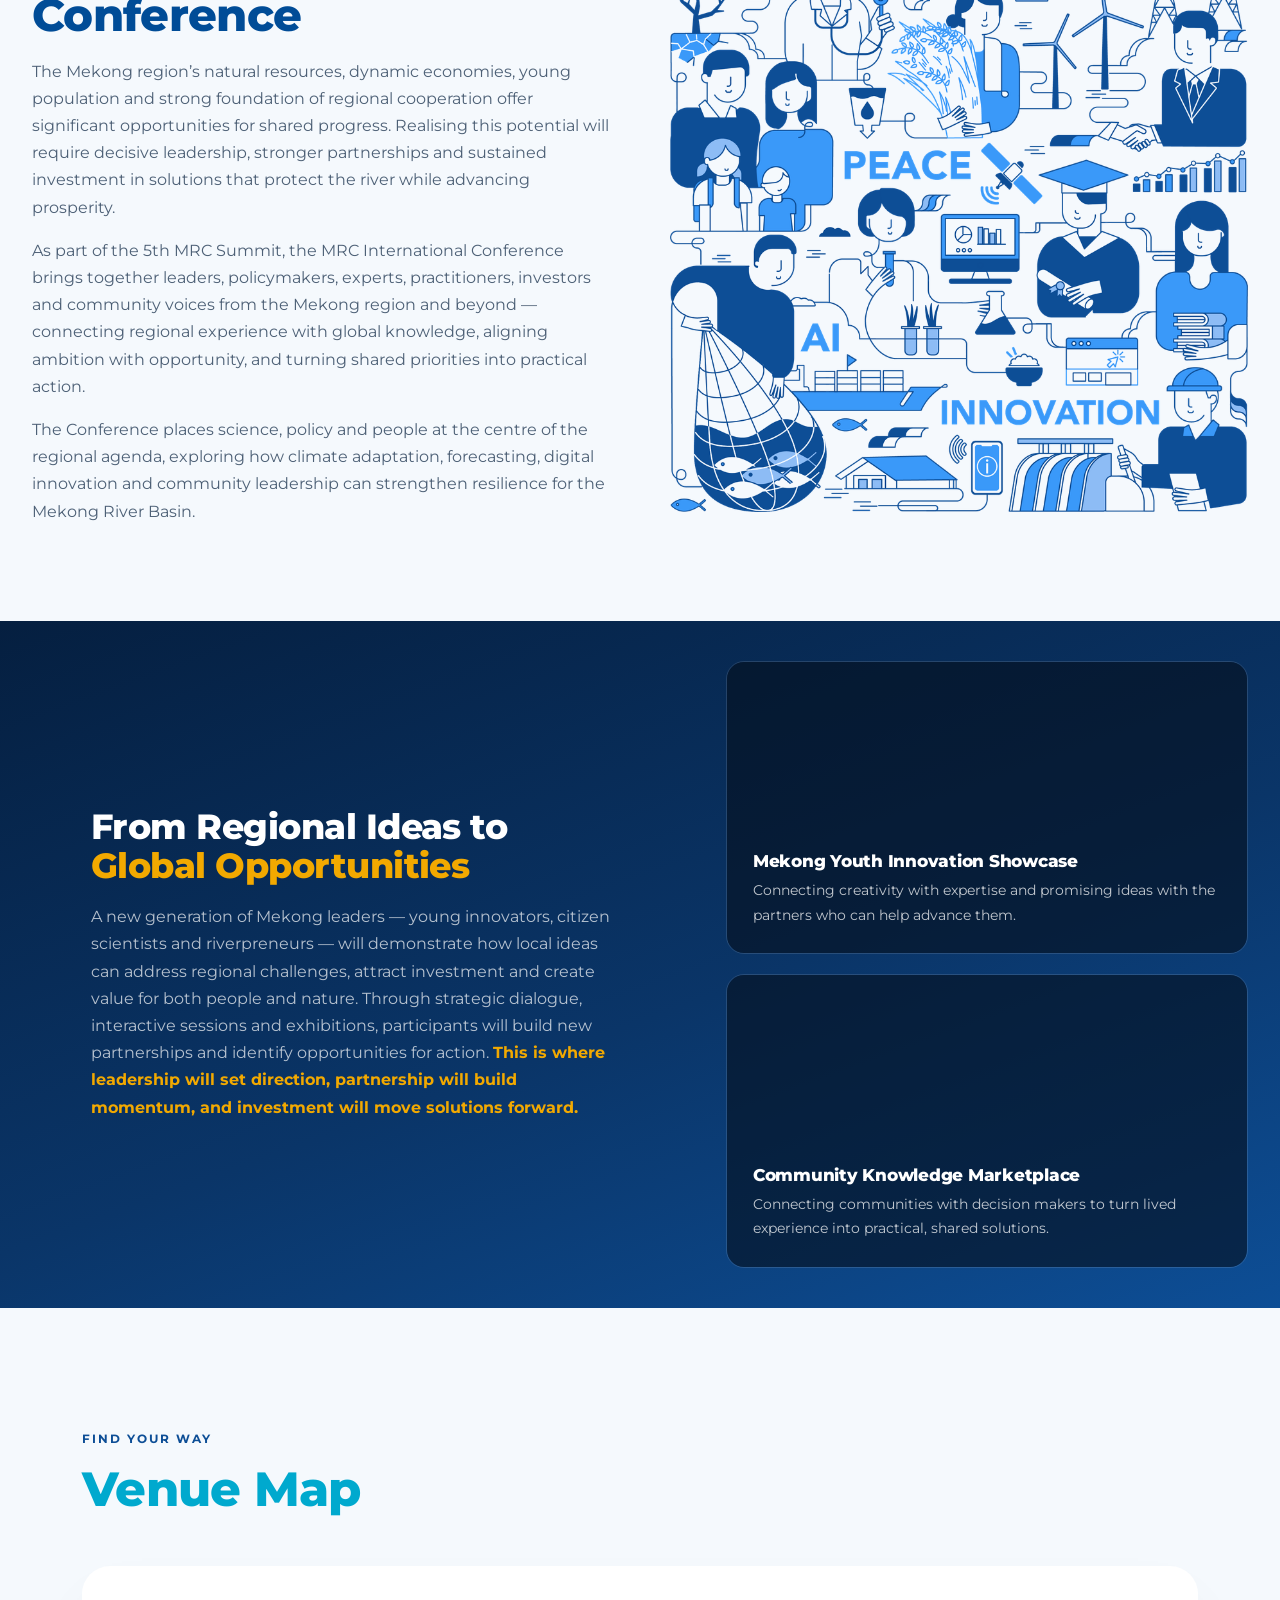
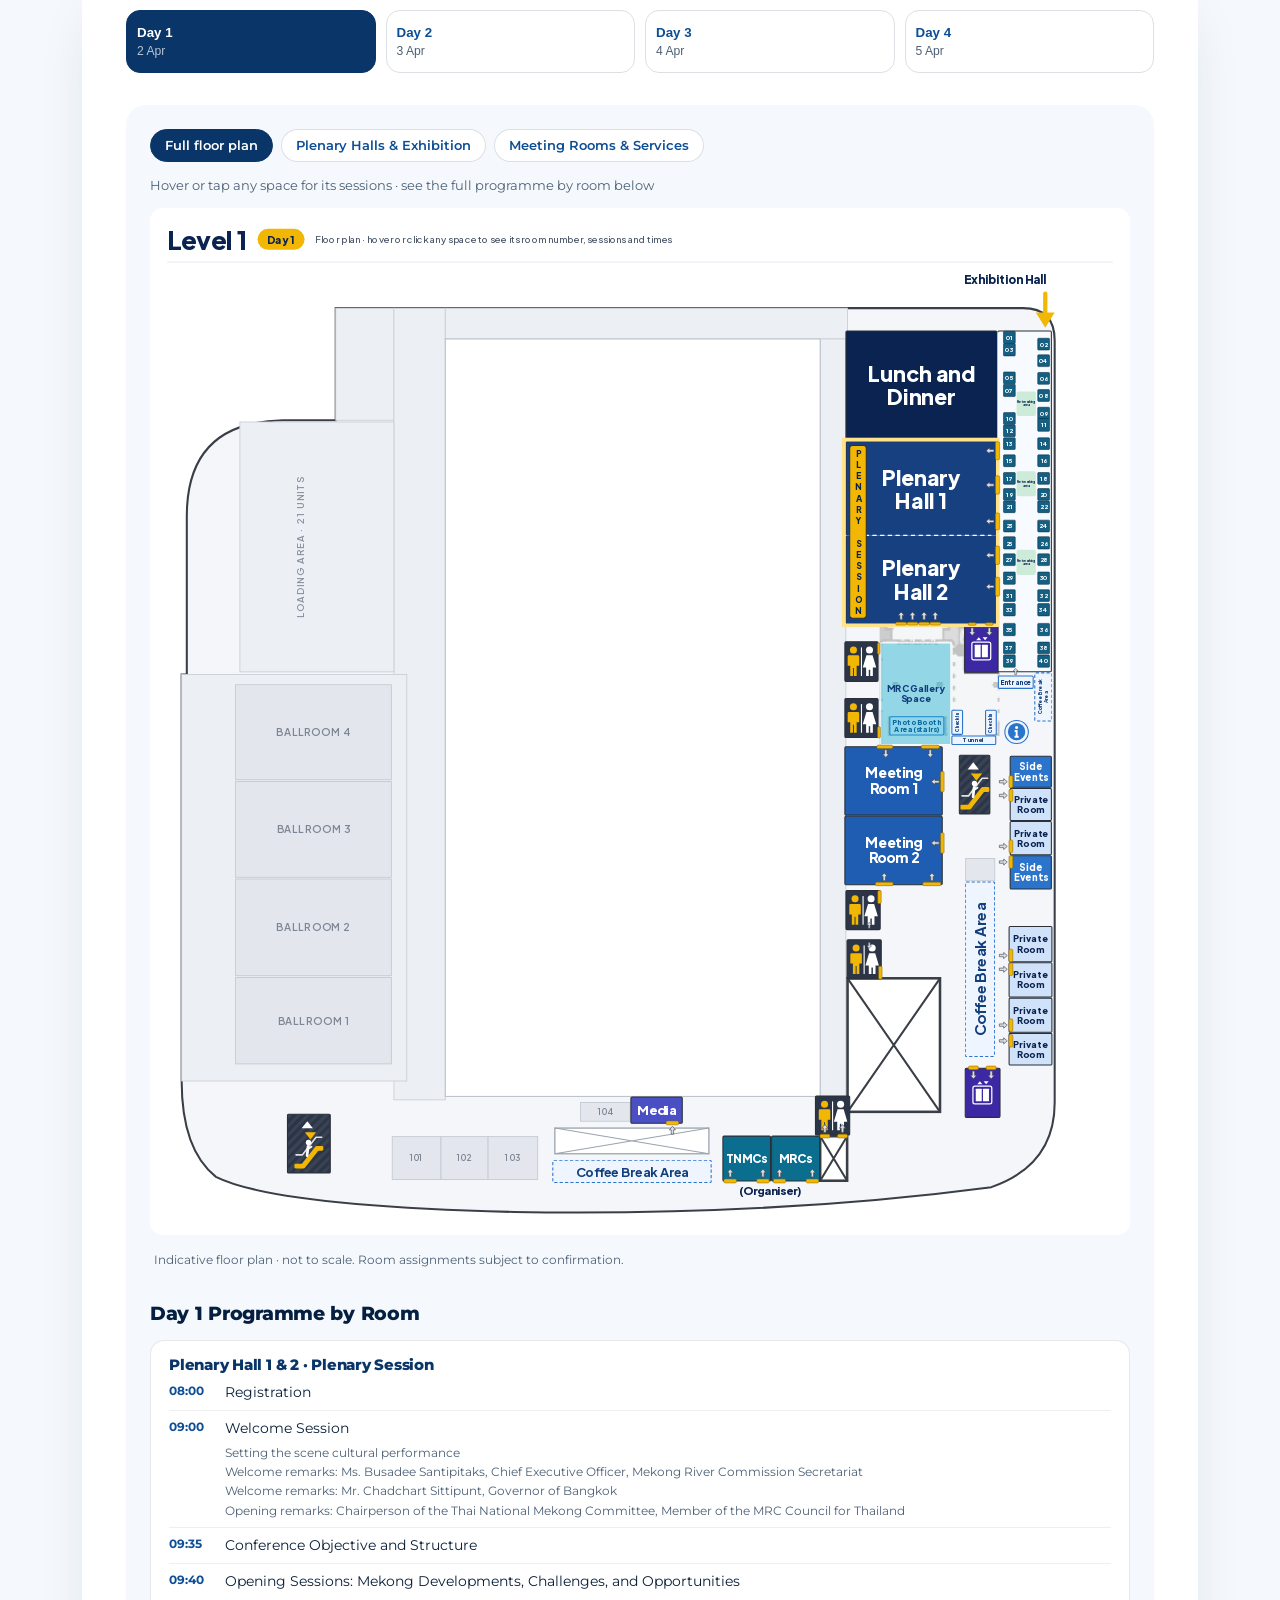
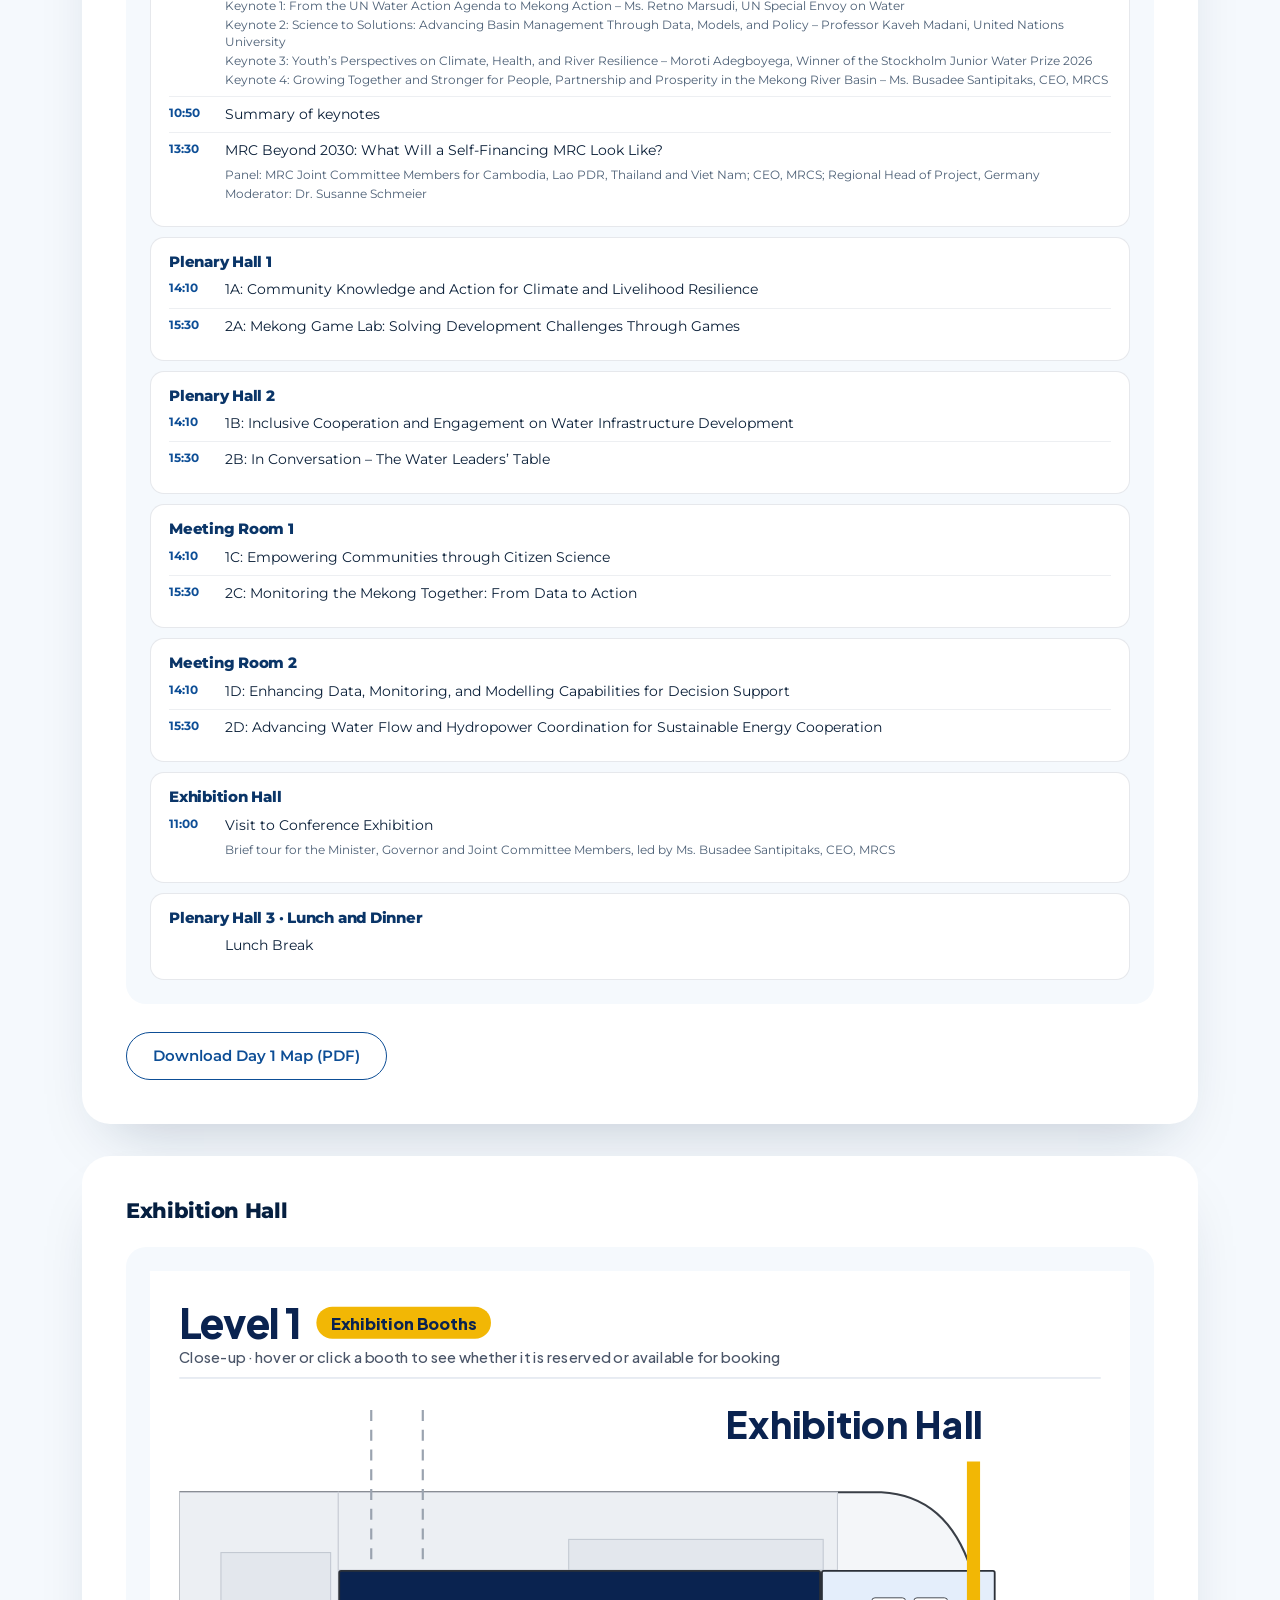
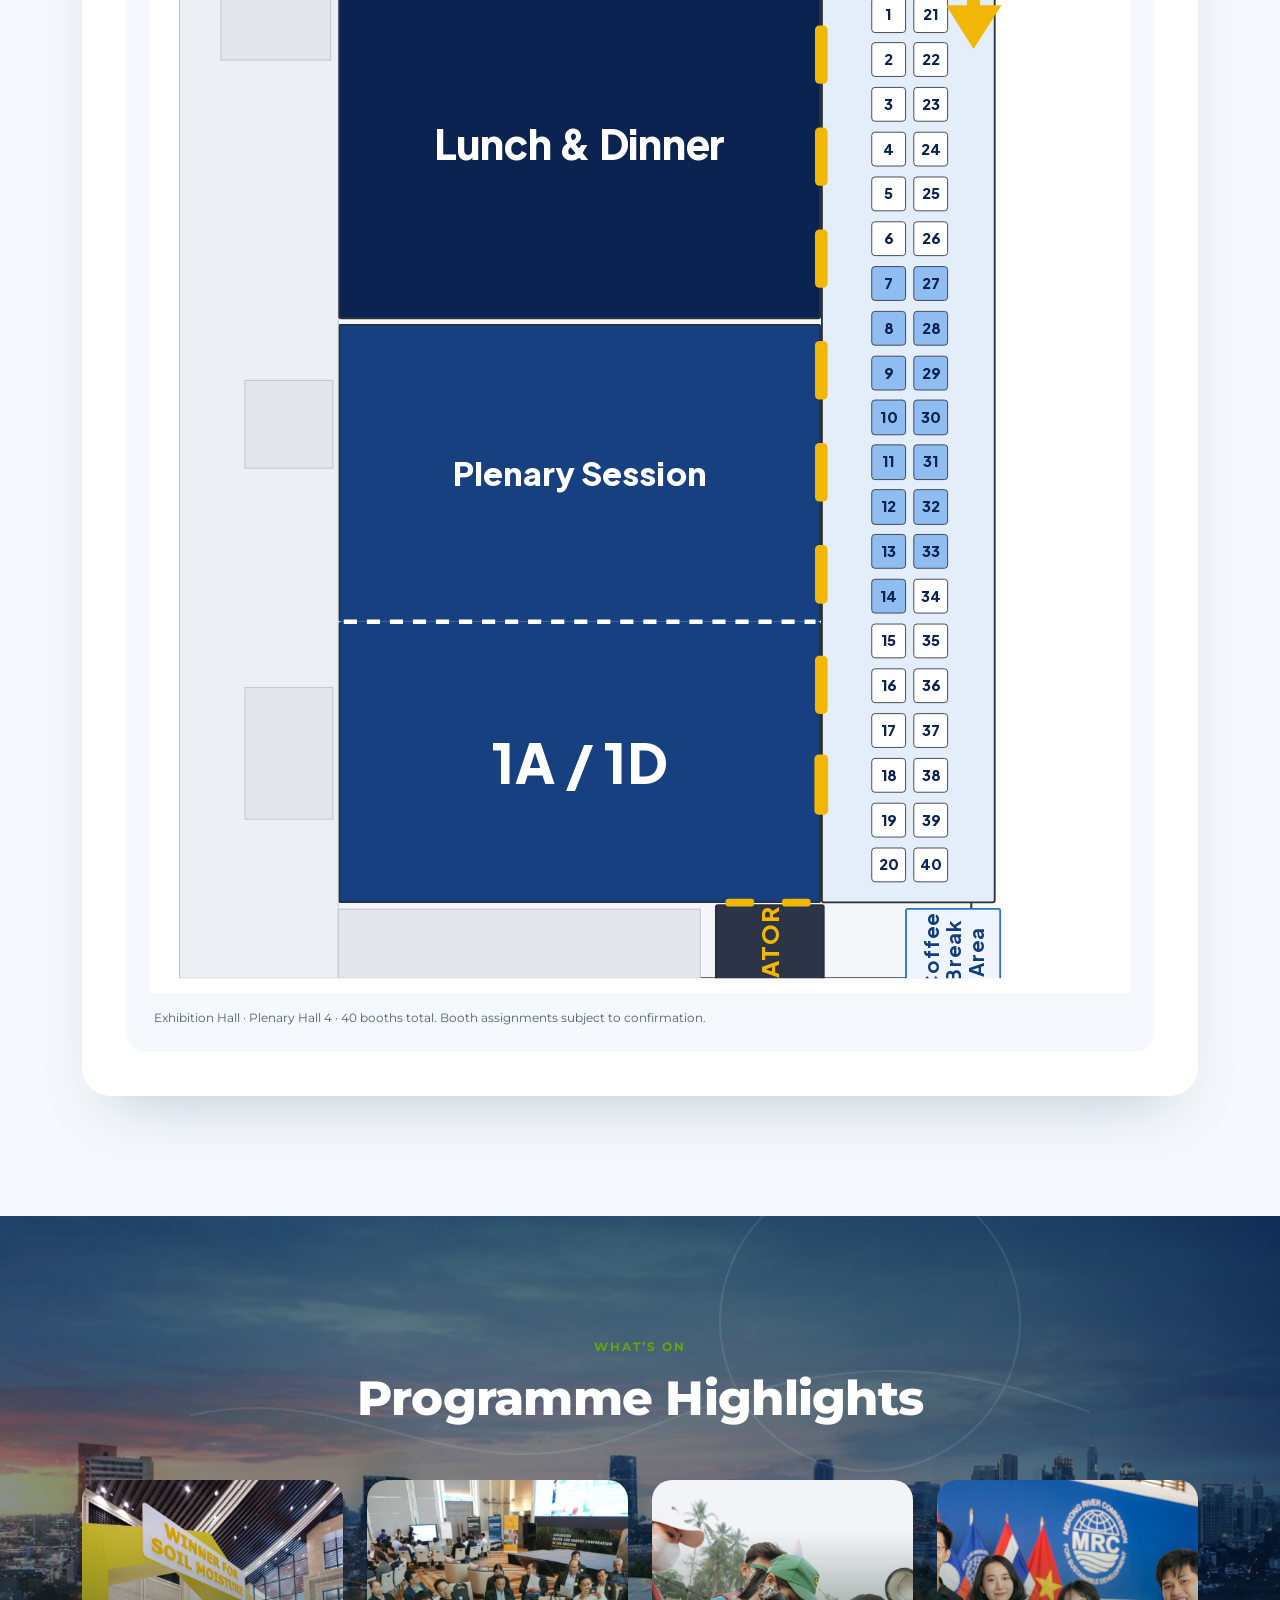
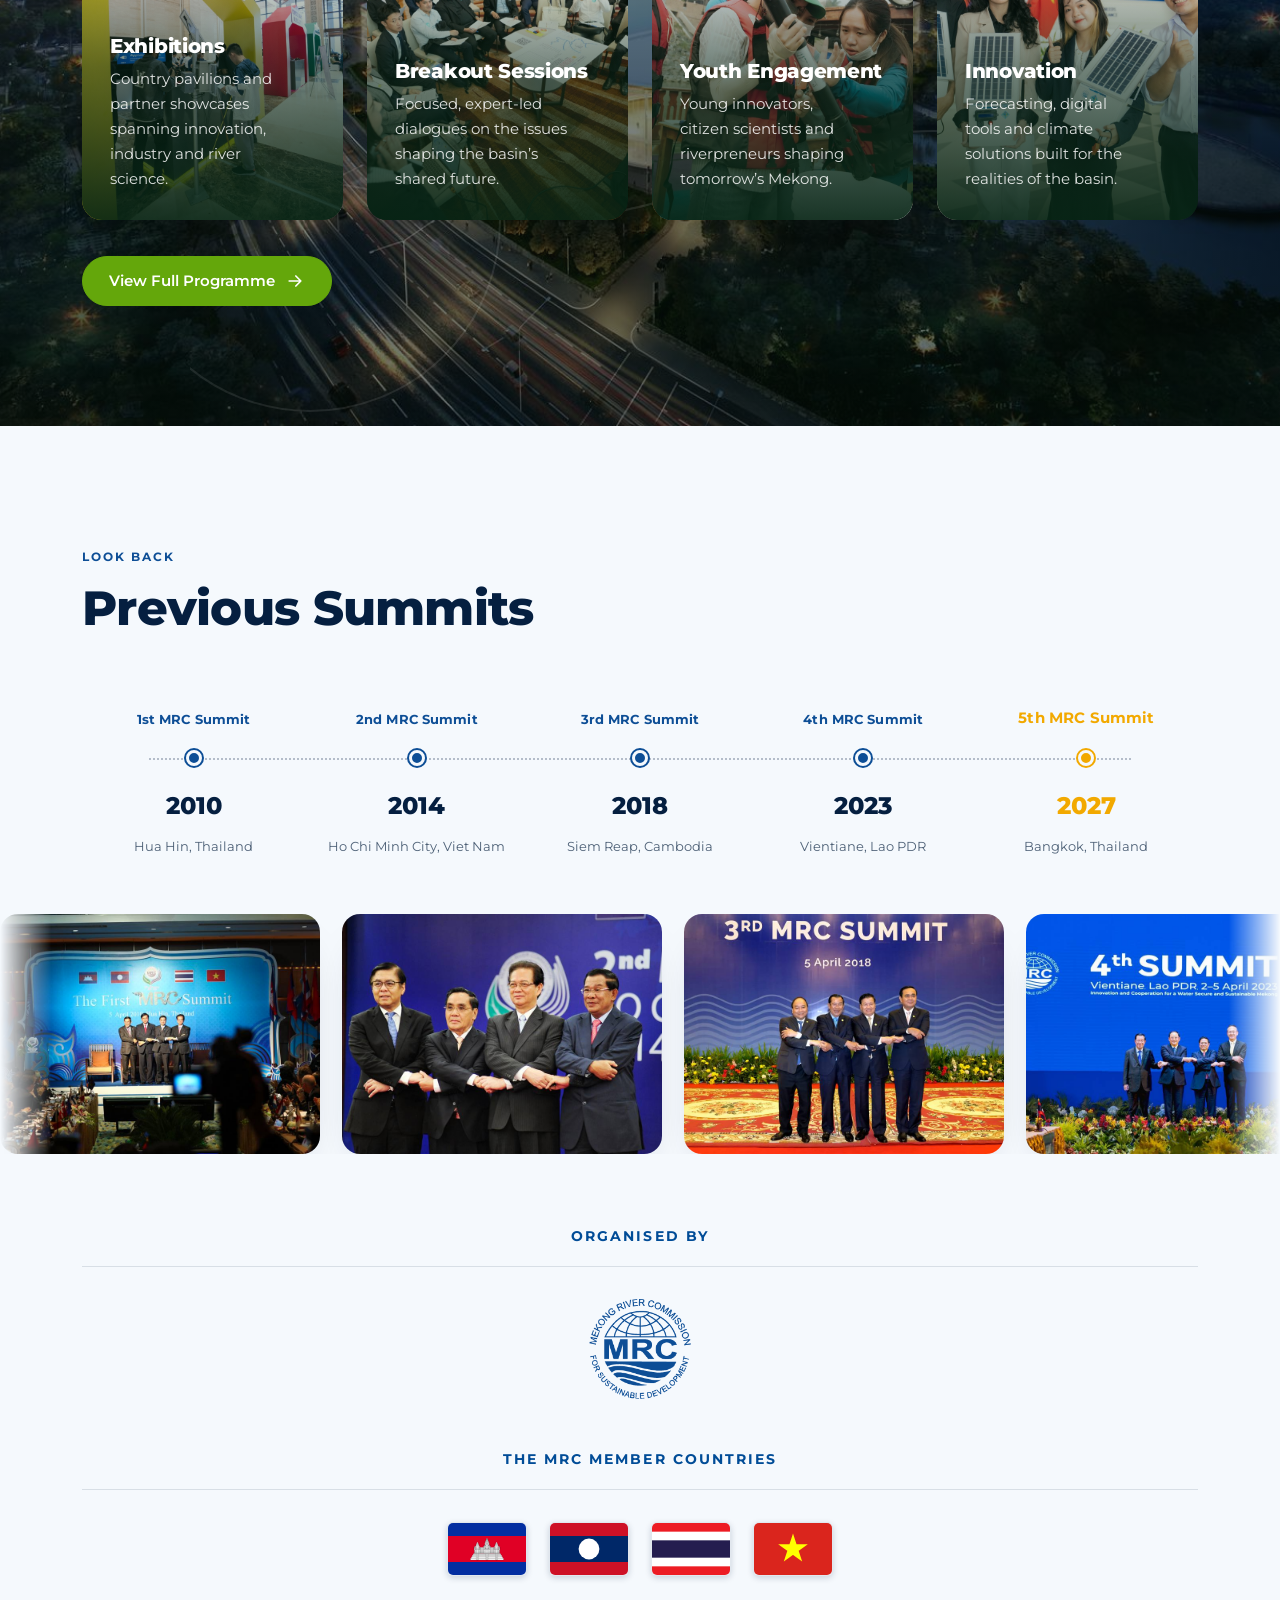
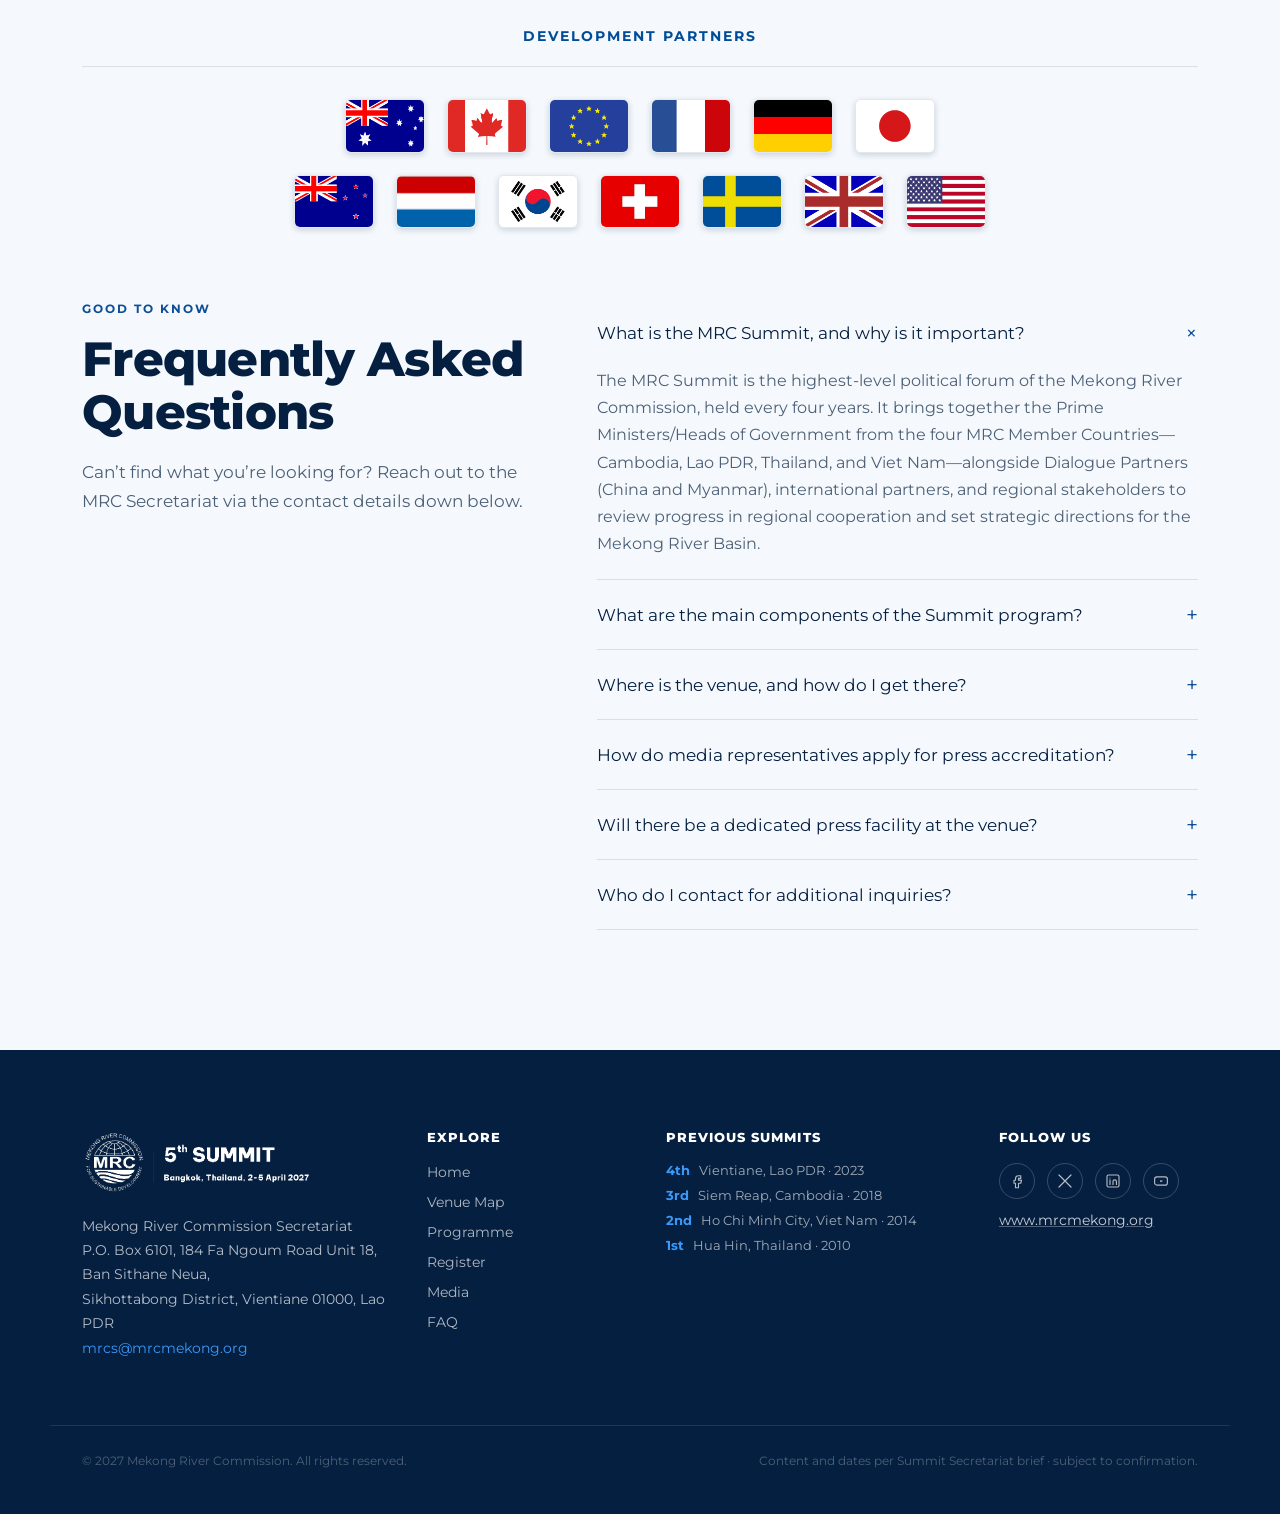
==== commit da0f22b4: "Update programme and venue maps from 19 Oct agenda Rebuild the Day 1 and Day 2 floor plans from the " ====
--- a/index.html
+++ b/index.html
@@ -23,7 +23,7 @@
 <link rel="preconnect" href="https://fonts.gstatic.com" crossorigin>
 <link href="https://fonts.googleapis.com/css2?family=Montserrat:ital,wght@0,400;0,500;0,600;0,700;0,800;0,900;1,600&display=swap" rel="stylesheet">
 <link rel="preload" href="assets/hero-banner.mp4" as="video" type="video/mp4" fetchpriority="high">
-<link rel="stylesheet" href="css/style.css?v=47">
+<link rel="stylesheet" href="css/style.css?v=48">
 </head>
 <body>
 
@@ -271,9 +271,14 @@
 
           <div class="venue-live" id="venueLive">
             <div class="venue-map-col">
-              <p class="venue-hint">See the full programme by room below</p>
+              <div class="venue-views" role="group" aria-label="Map view">
+                <button type="button" class="venue-view is-active" data-view="full" aria-pressed="true">Full floor plan</button>
+                <button type="button" class="venue-view" data-view="halls" aria-pressed="false">Plenary Halls &amp; Exhibition</button>
+                <button type="button" class="venue-view" data-view="rooms" aria-pressed="false">Meeting Rooms &amp; Services</button>
+              </div>
+              <p class="venue-hint">Hover or tap any space for its sessions &middot; see the full programme by room below</p>
               <div class="fp-wrap" id="fpWrap">
-                <div class="floorplan-embed" id="venueFloorplanEmbed" data-native-w="1446" data-native-h="1540">
+                <div class="floorplan-embed" id="venueFloorplanEmbed" data-native-w="1832" data-native-h="1920">
                   <iframe id="venueFloorplanFrame" src="assets/floorplans/day1.html" title="Venue floor plan" loading="lazy"></iframe>
                 </div>
                 <button type="button" class="map-zoom-btn" id="mapZoomBtn" aria-label="Zoom into the venue map">
@@ -573,6 +578,6 @@
   </div>
 </div>
 
-<script src="js/main.js?v=21"></script>
+<script src="js/main.js?v=22"></script>
 </body>
 </html>
--- a/css/style.css
+++ b/css/style.css
@@ -489,6 +489,13 @@
 
 .venue-live{display:flex;flex-direction:column;gap:32px;}
 .venue-hint{font-size:.82rem;color:var(--ink-soft);margin:0 0 12px;}
+.venue-views{display:flex;gap:8px;flex-wrap:wrap;margin:0 0 12px;}
+.venue-view{
+  padding:8px 14px;border-radius:999px;border:1px solid rgba(12,34,69,.14);background:var(--white);
+  cursor:pointer;font:inherit;font-size:.8rem;font-weight:600;color:var(--navy-800);
+  transition:background .3s,color .3s,border-color .3s;
+}
+.venue-view.is-active{background:var(--navy-900);color:var(--white);border-color:var(--navy-900);}
 
 .fp-wrap{position:relative;width:100%;background:var(--white);border-radius:14px;overflow:hidden;}
 
@@ -520,7 +527,7 @@
 .map-lightbox-scroll{
   flex:1;overflow:auto;-webkit-overflow-scrolling:touch;padding:12px;
 }
-.map-lightbox-iframe{width:1446px;height:1540px;border:0;display:block;margin:0 auto;background:var(--white);}
+.map-lightbox-iframe{width:1832px;height:1920px;border:0;display:block;margin:0 auto;background:var(--white);}
 
 .venue-fineprint{margin:14px 4px 0;font-size:.78rem;color:var(--ink-soft);}
 
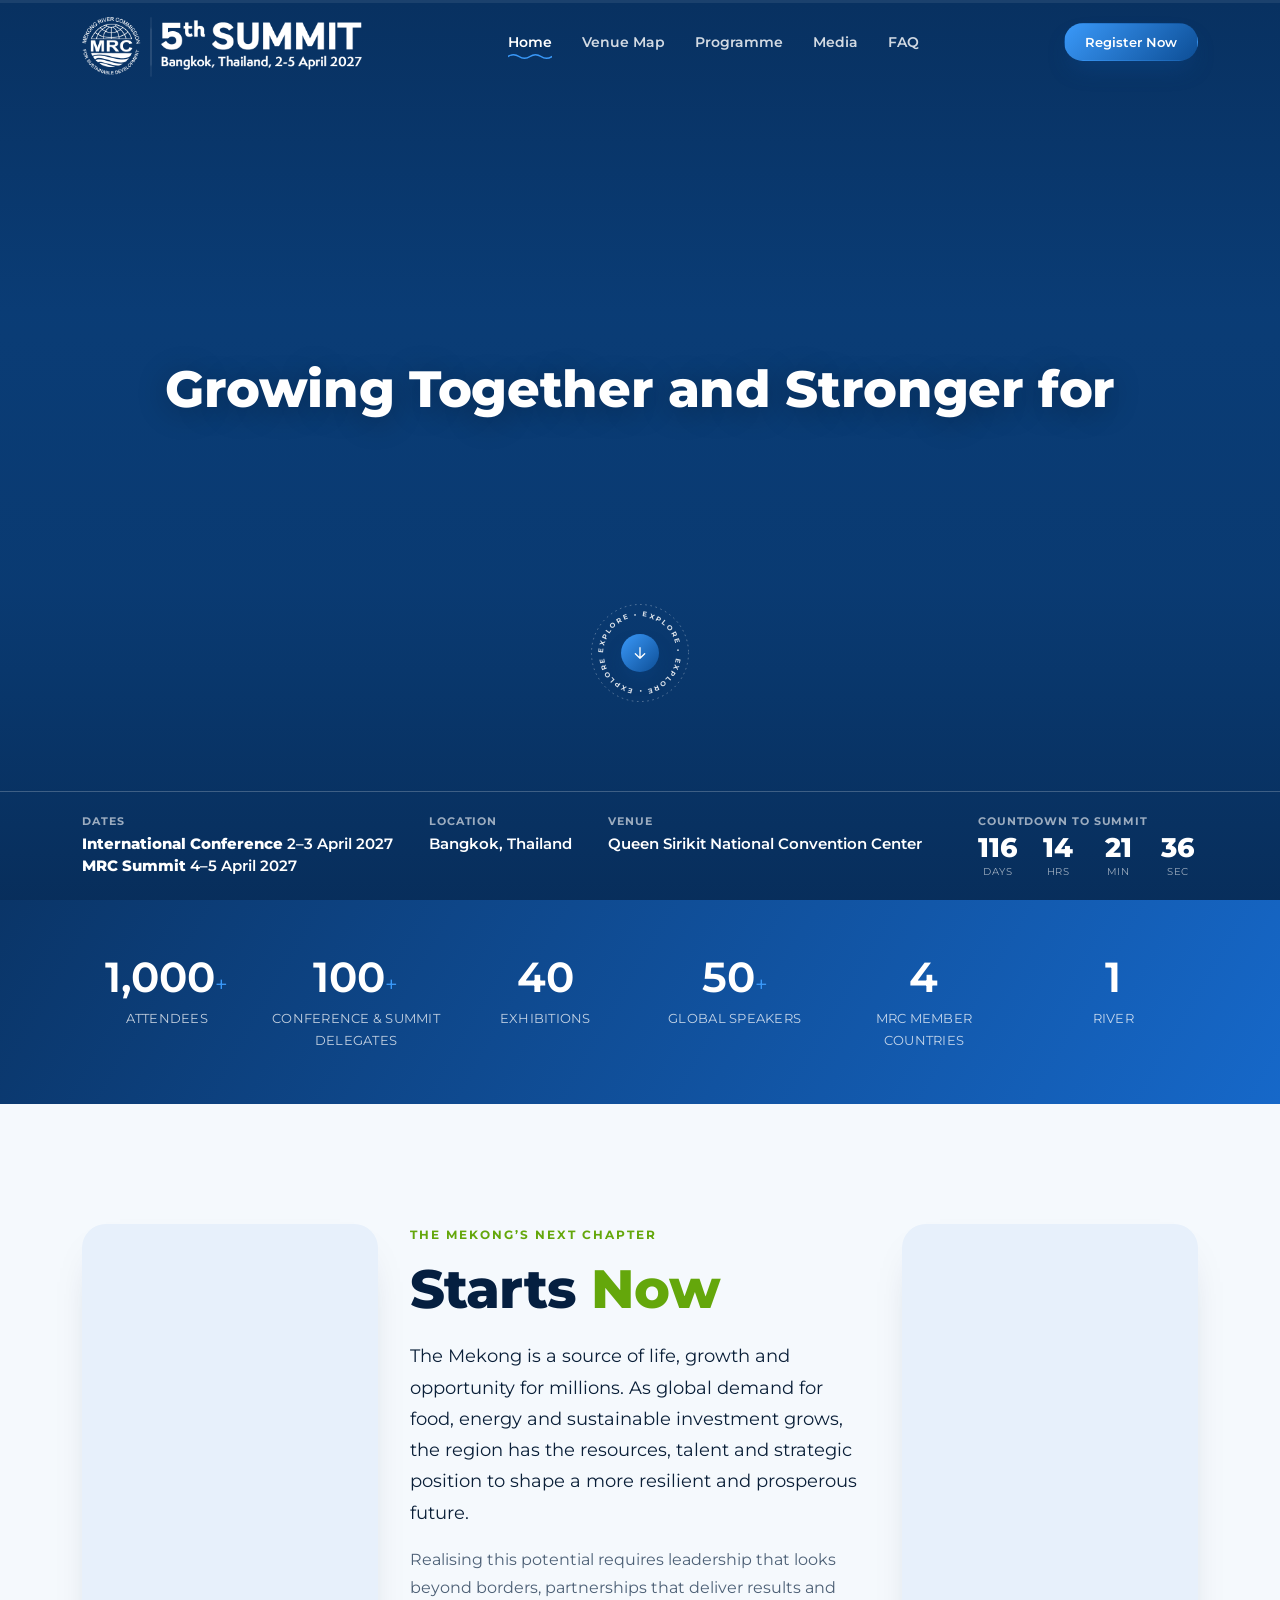
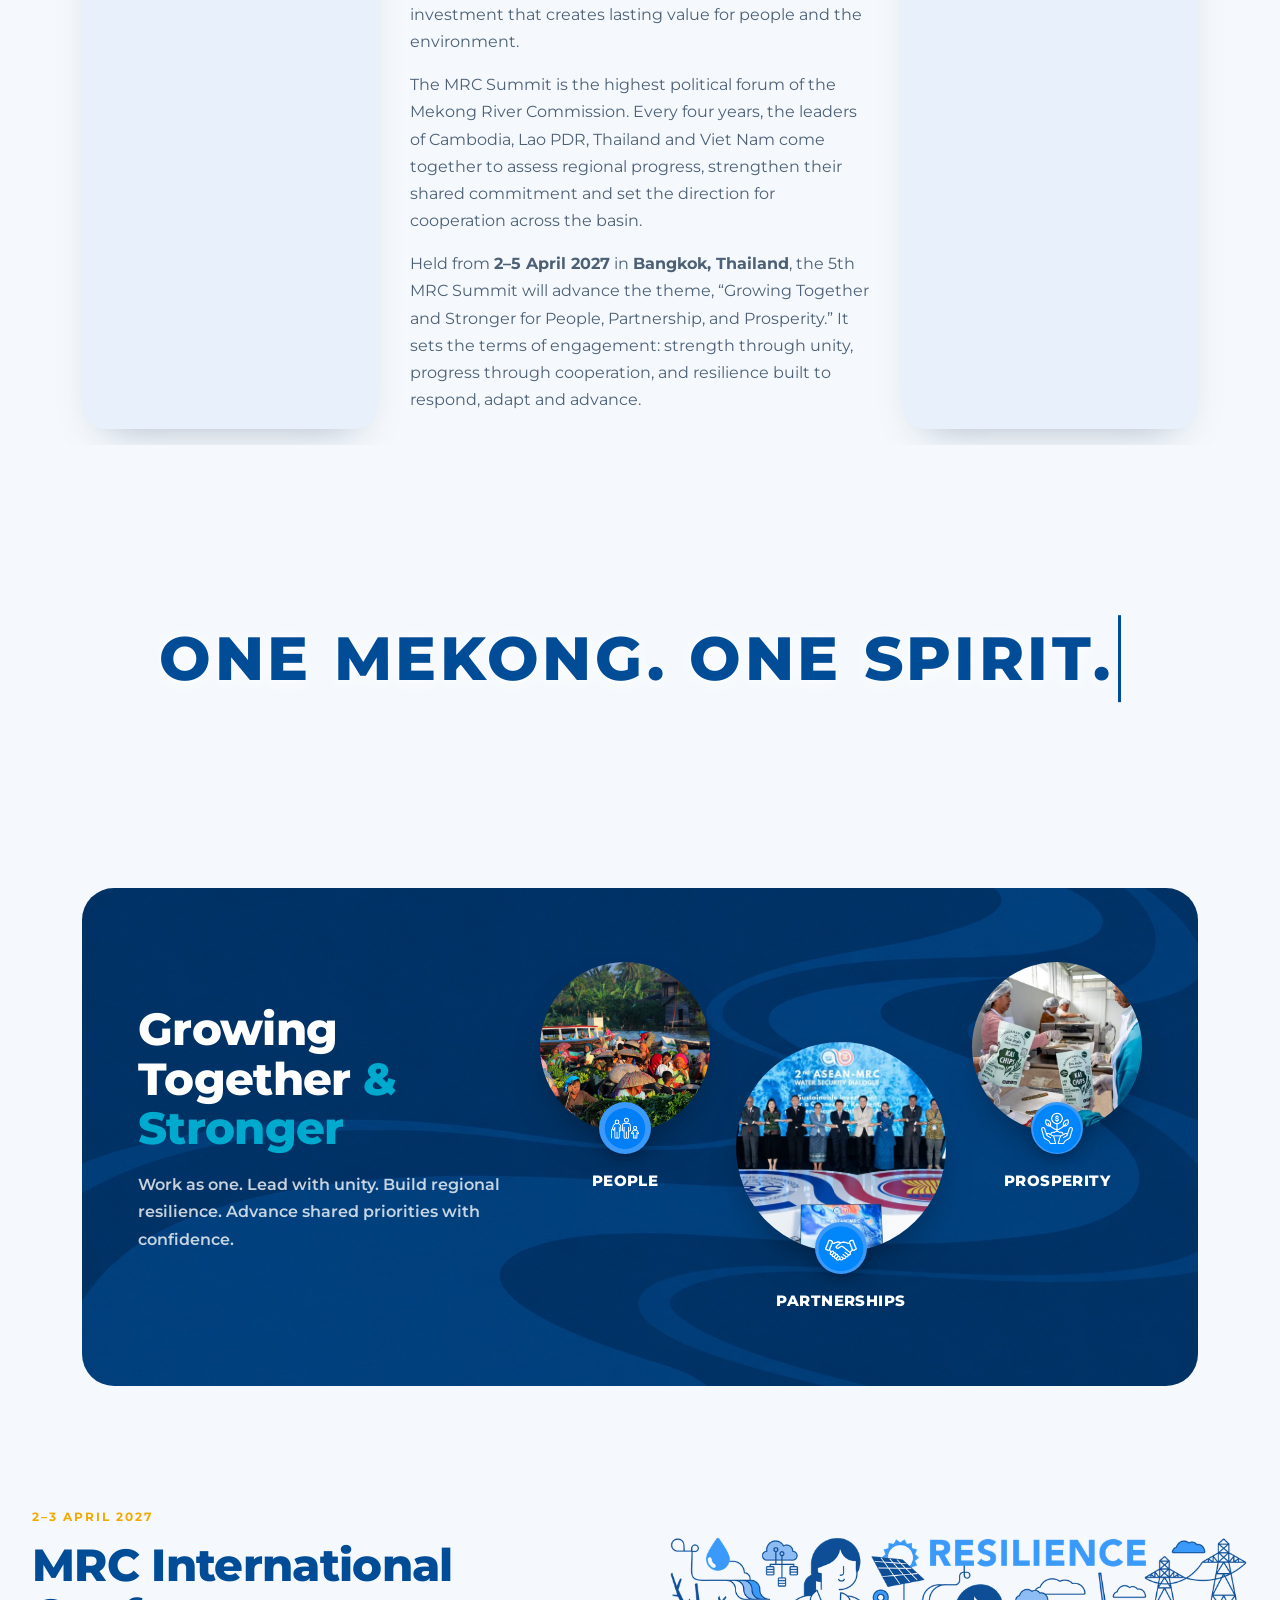
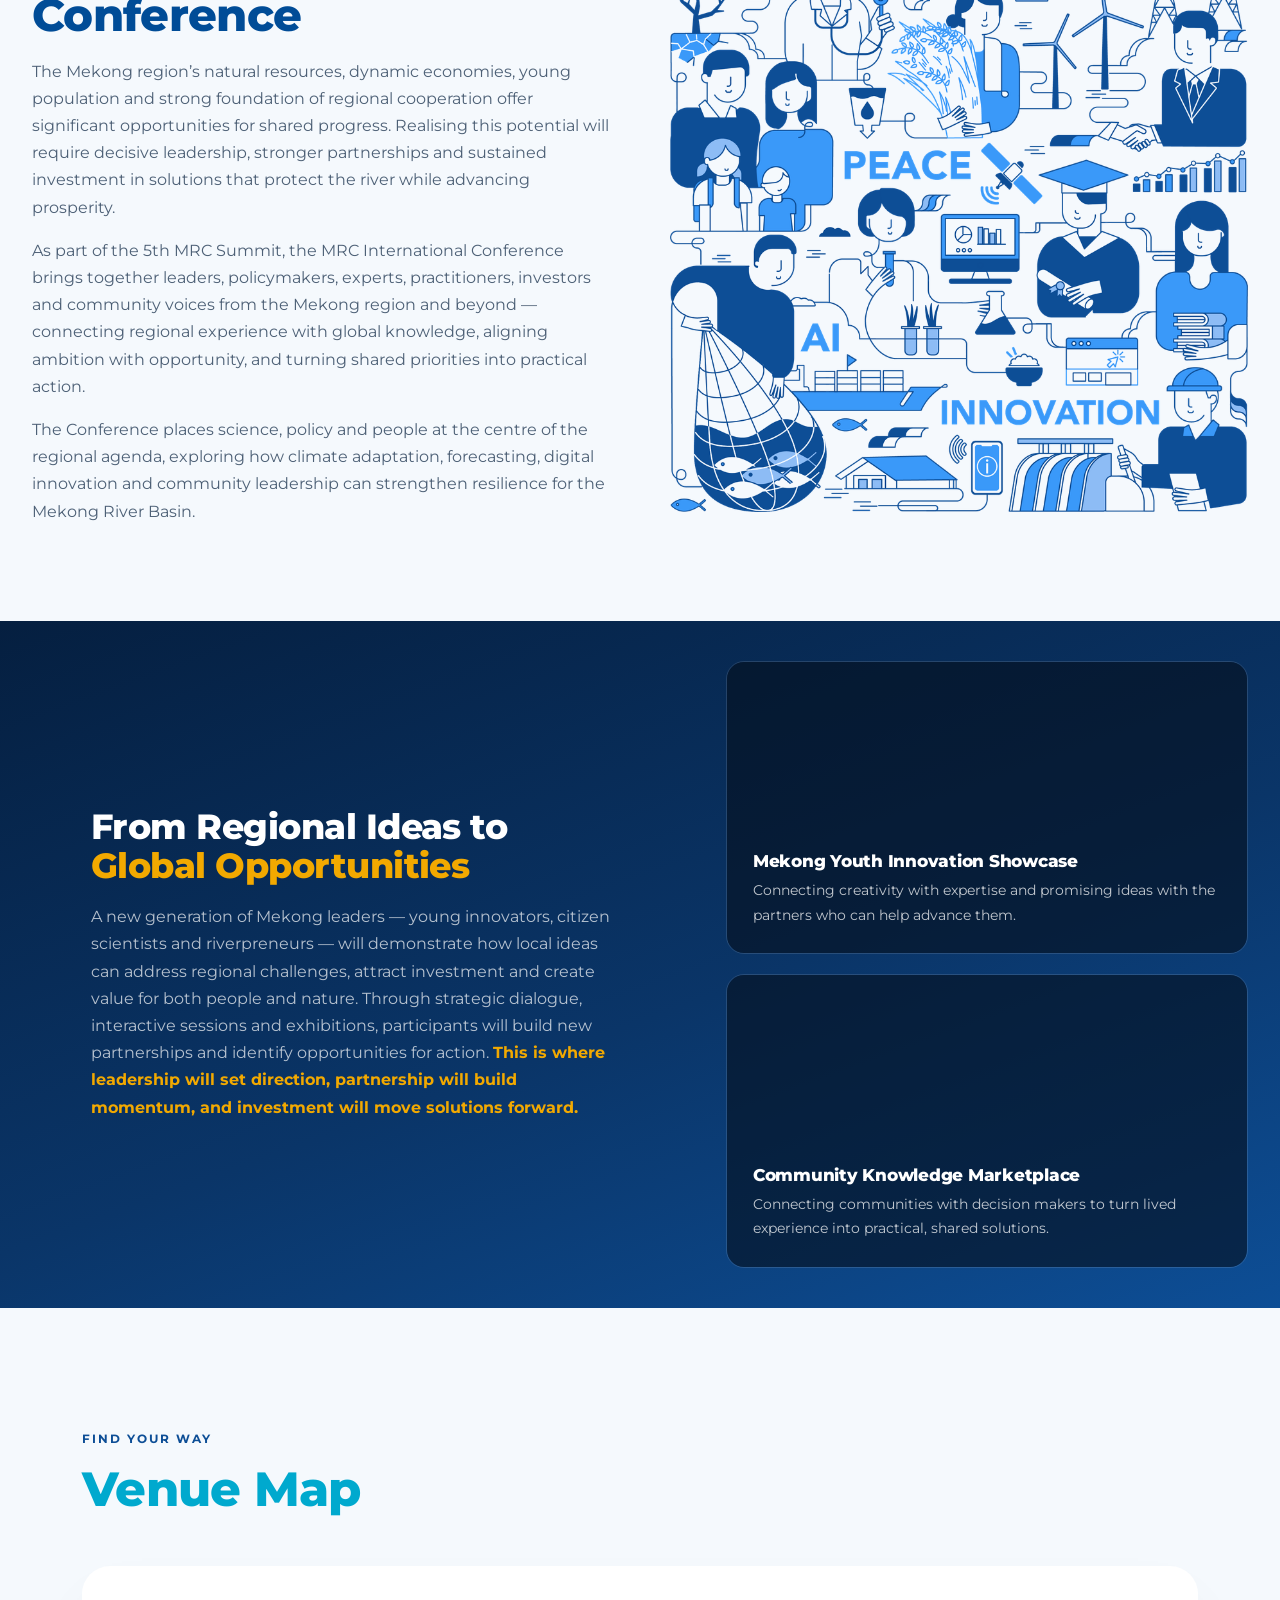
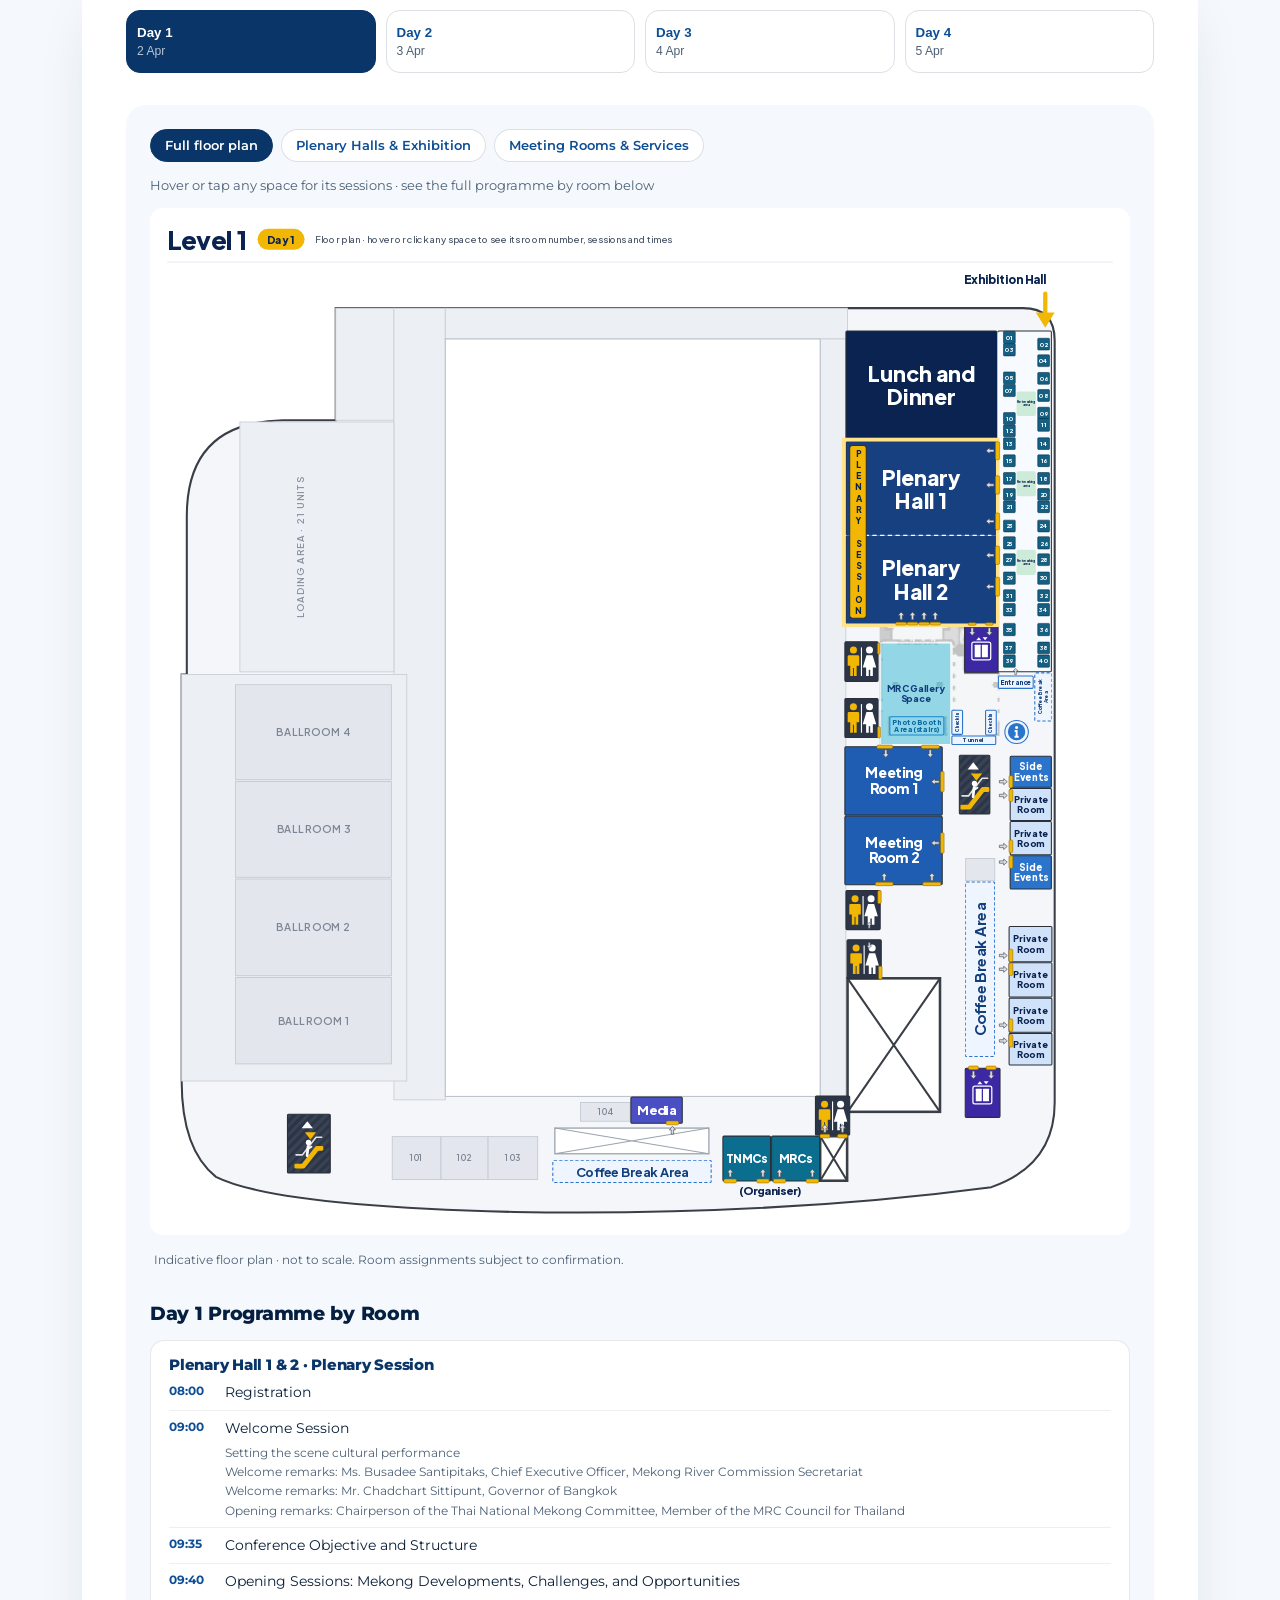
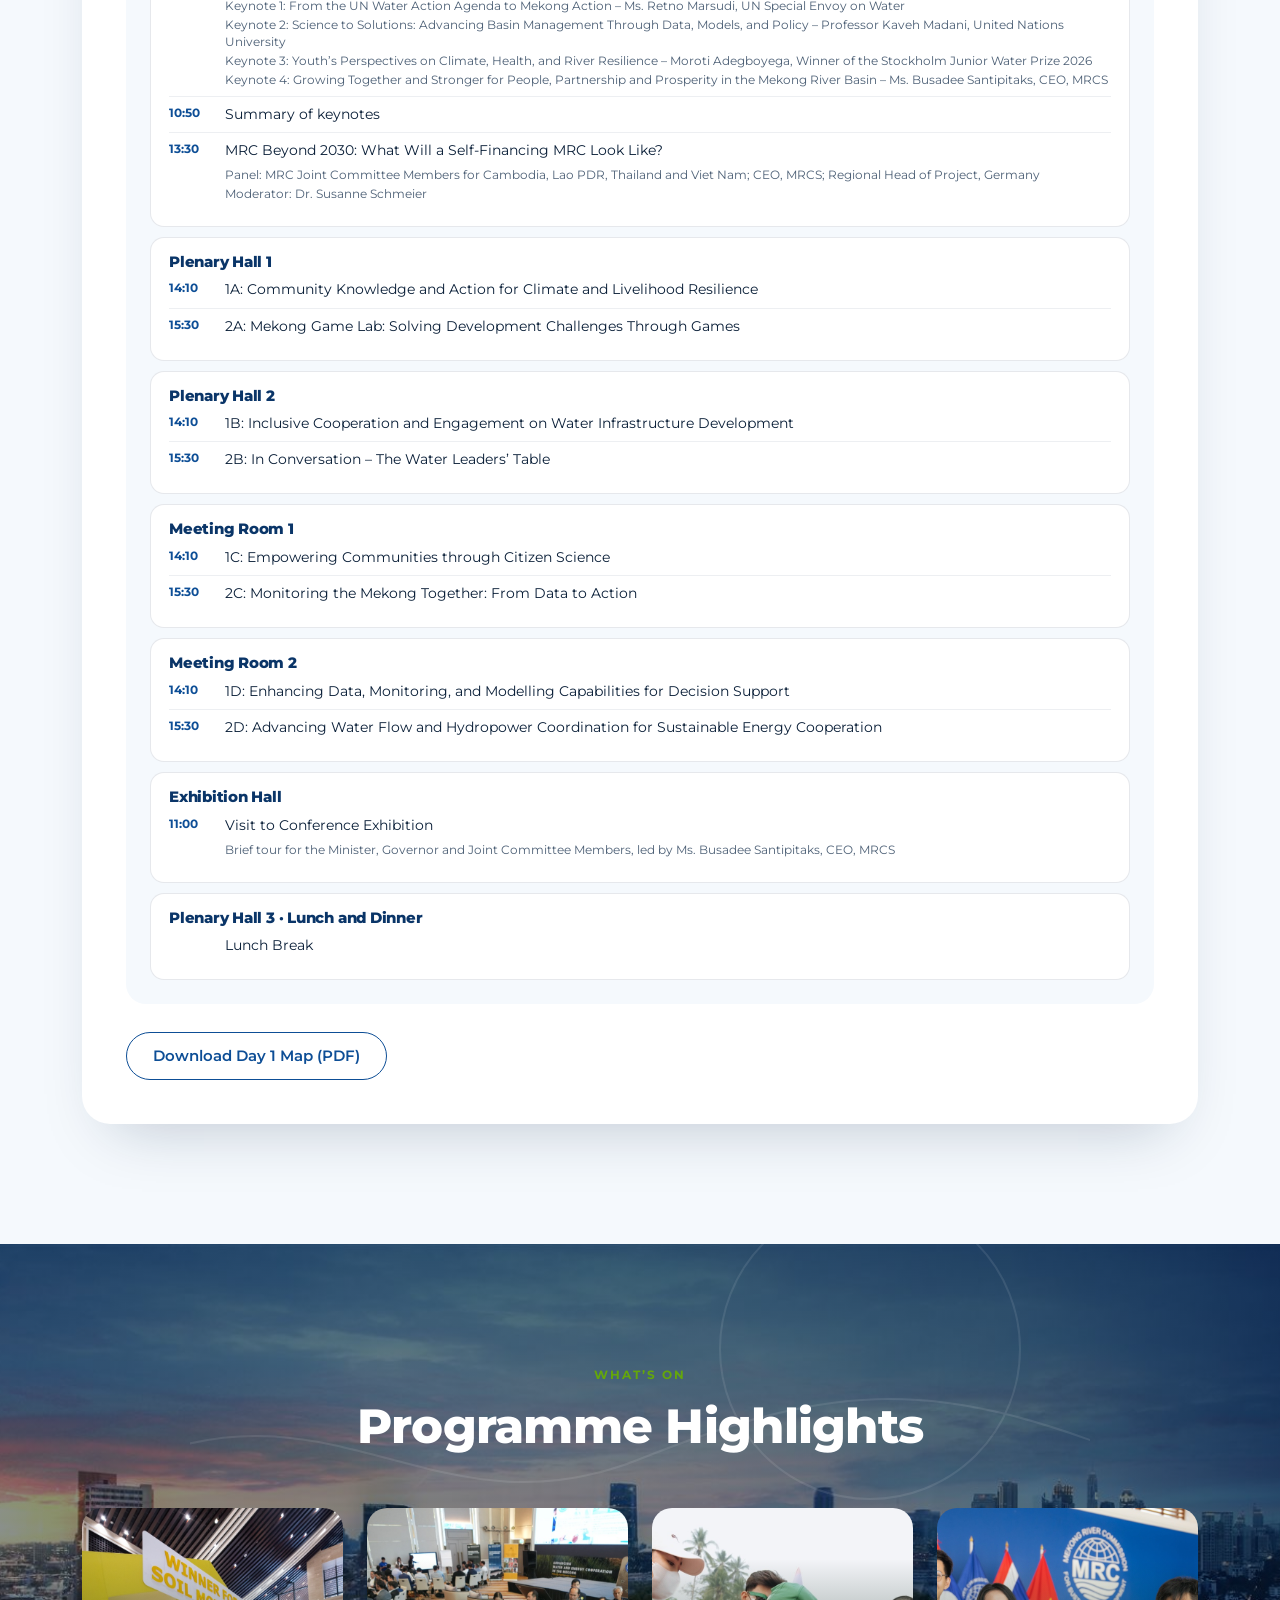
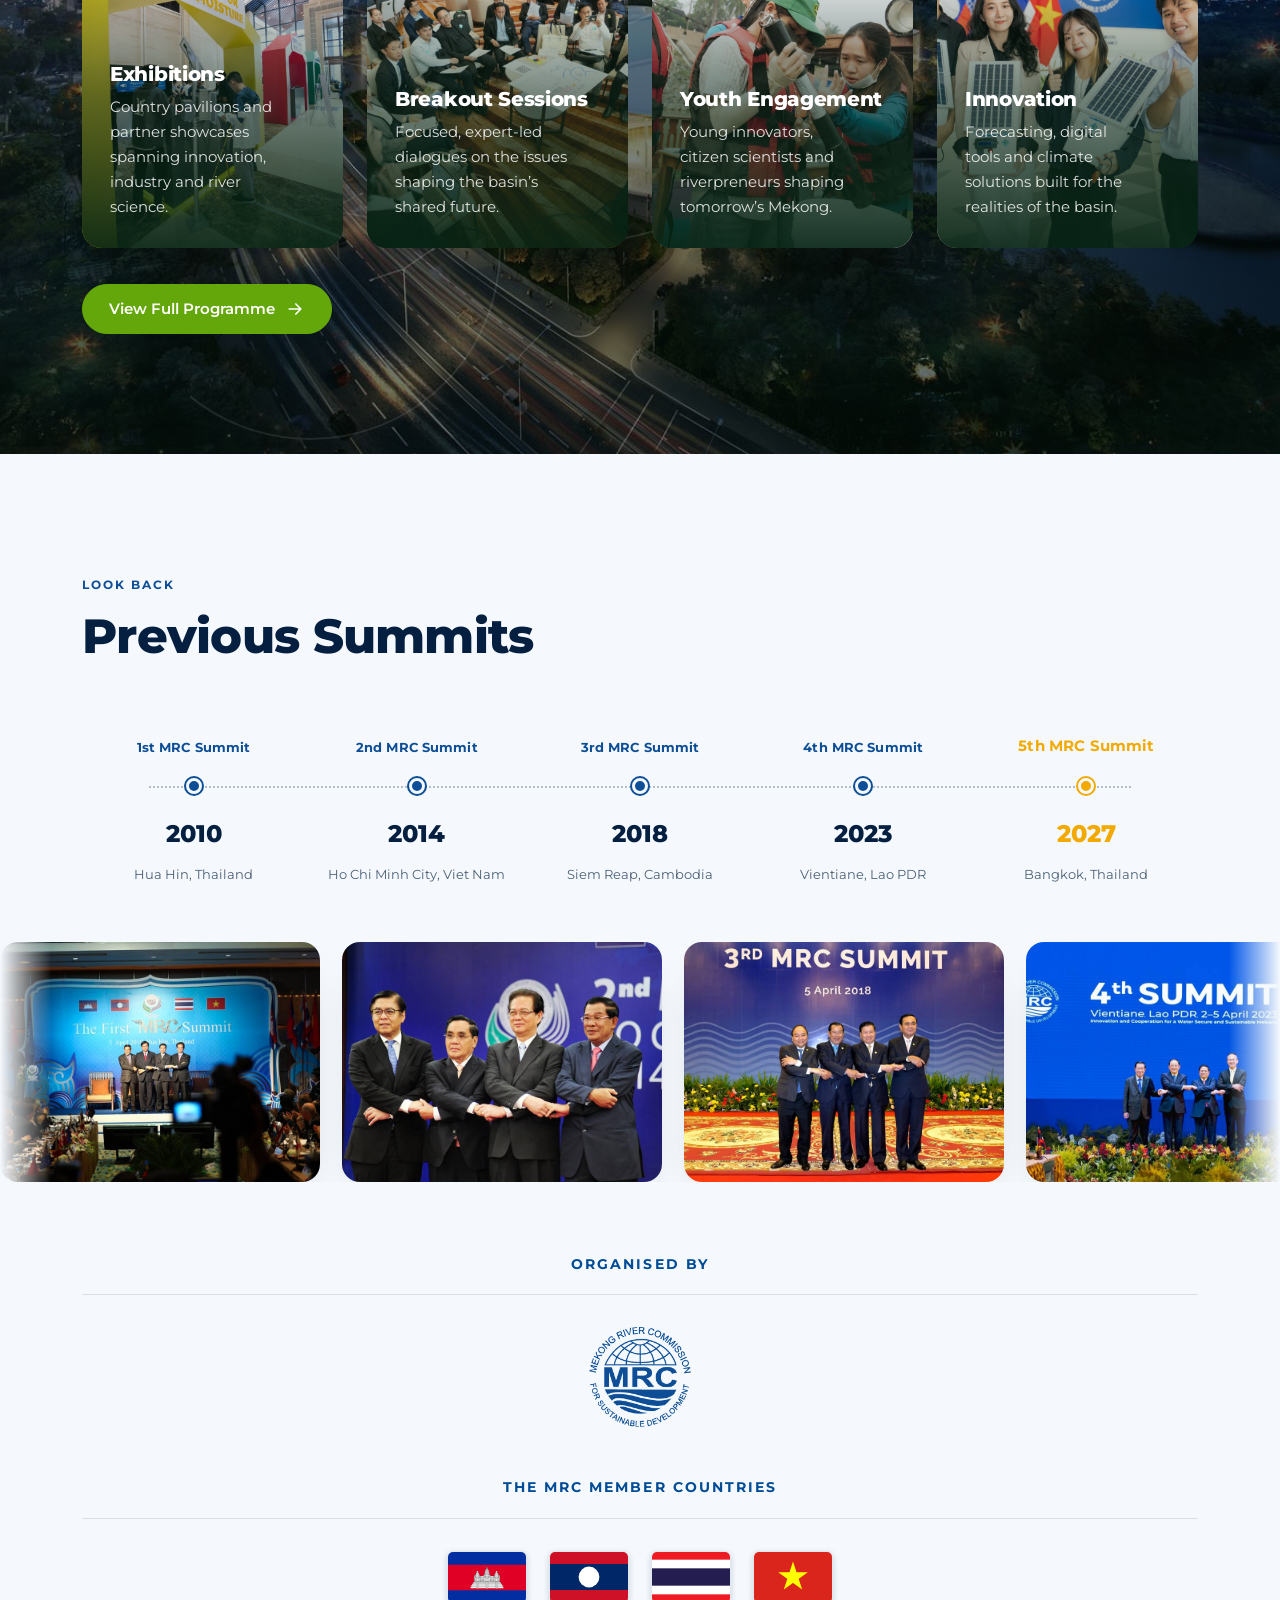
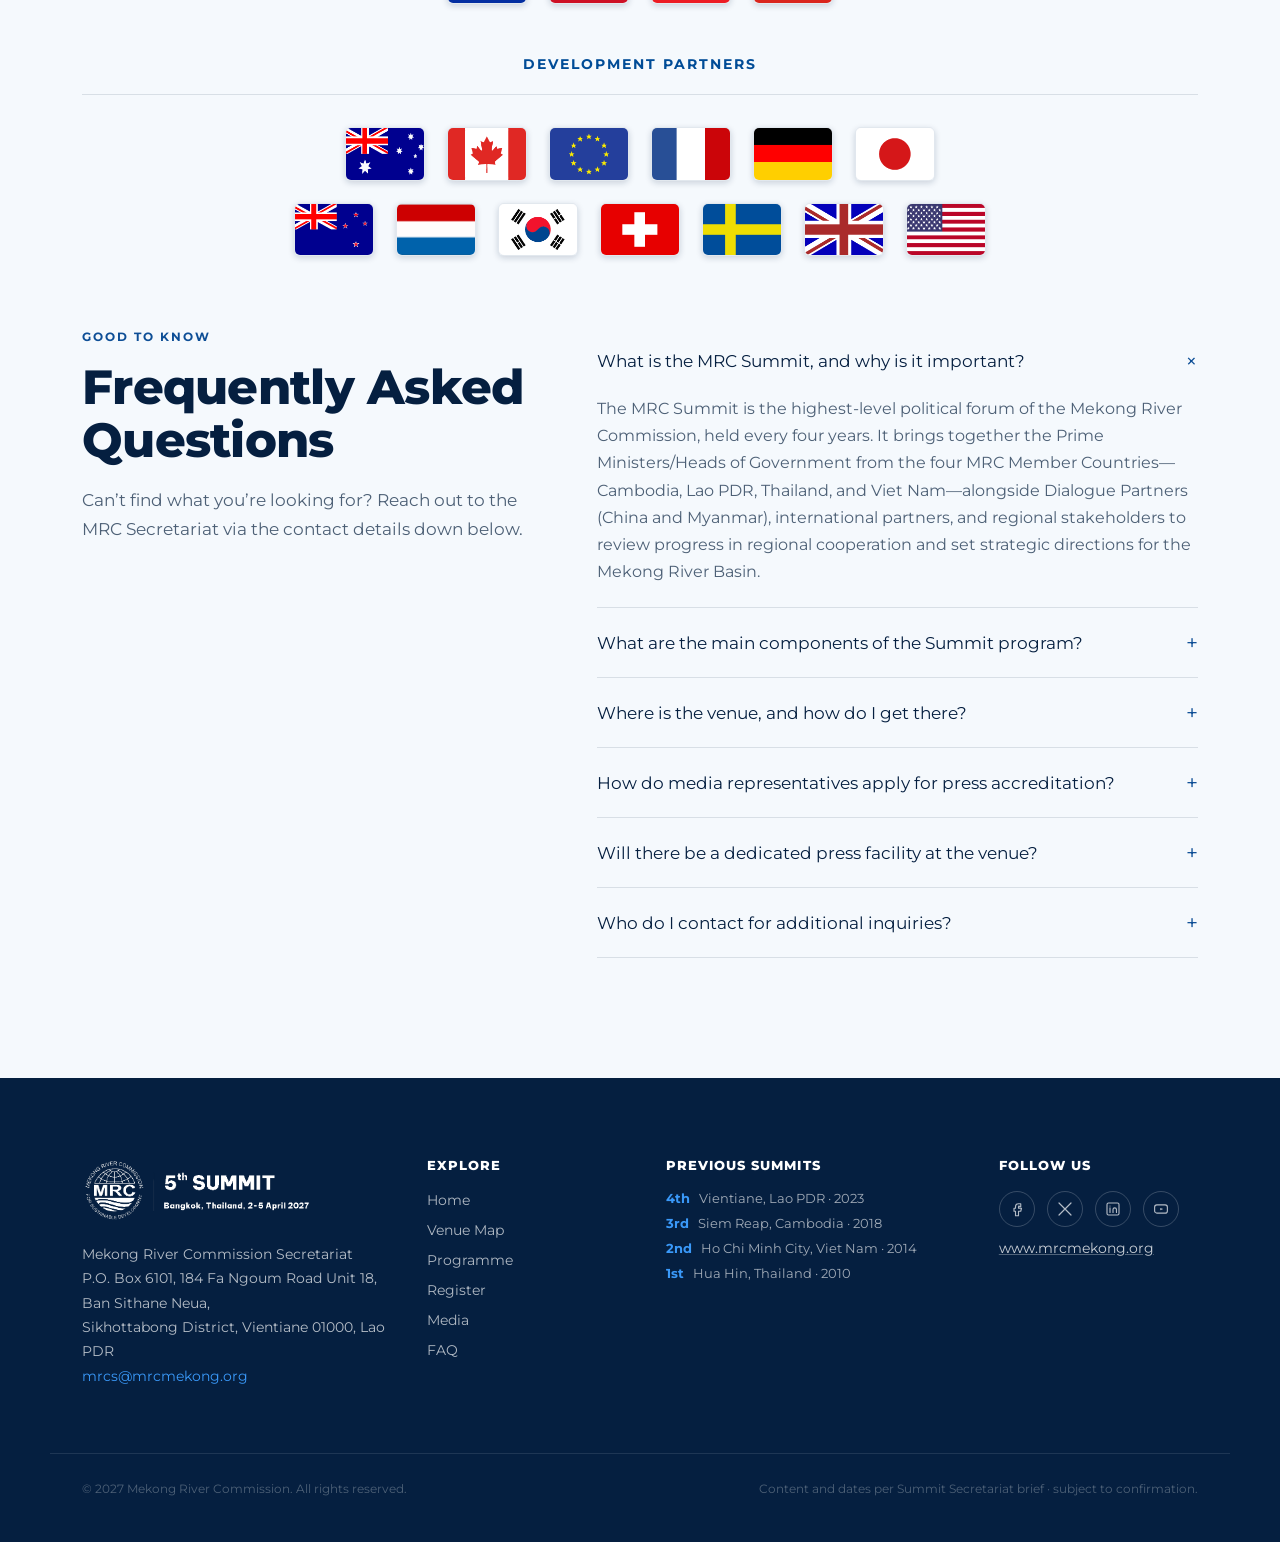
==== commit f3998546: "Remove separate Exhibition Hall section The venue map's Plenary Halls & Exhibition view already cove" ====
--- a/index.html
+++ b/index.html
@@ -23,7 +23,7 @@
 <link rel="preconnect" href="https://fonts.gstatic.com" crossorigin>
 <link href="https://fonts.googleapis.com/css2?family=Montserrat:ital,wght@0,400;0,500;0,600;0,700;0,800;0,900;1,600&display=swap" rel="stylesheet">
 <link rel="preload" href="assets/hero-banner.mp4" as="video" type="video/mp4" fetchpriority="high">
-<link rel="stylesheet" href="css/style.css?v=48">
+<link rel="stylesheet" href="css/style.css?v=49">
 </head>
 <body>
 
@@ -302,18 +302,6 @@
         </div>
 
         <a href="assets/venue-map-day1.pdf" download="5th-MRC-Summit-Venue-Map-Day-1.pdf" class="btn btn-outline" id="downloadMapBtn">Download Day 1 Map (PDF)</a>
-      </div>
-
-      <div class="venue-panel exhibition-panel" data-reveal>
-        <h3 class="exhibition-heading">Exhibition Hall</h3>
-
-        <div class="venue-stage">
-          <div class="floorplan-embed" id="exhibitionFloorplanEmbed" data-native-w="1072" data-native-h="1446">
-            <iframe id="exhibitionFloorplanFrame" src="assets/floorplans/exhibition.html" title="Exhibition hall floor plan" loading="lazy"></iframe>
-          </div>
-
-          <p class="venue-fineprint">Exhibition Hall &middot; Plenary Hall 4 &middot; 40 booths total. Booth assignments subject to confirmation.</p>
-        </div>
       </div>
     </div>
   </section>
--- a/css/style.css
+++ b/css/style.css
@@ -553,14 +553,6 @@
 }
 .venue-soon svg{color:var(--gold-500);}
 .venue-soon p{max-width:420px;margin:0;}
-
-/* ============================================================
-   Exhibition sub-section
-   ============================================================ */
-.exhibition-panel{margin-top:32px;}
-.exhibition-heading{
-  font-family:var(--font-display);font-size:1.3rem;color:var(--navy-950);margin:0 0 24px;
-}
 
 /* ============================================================
    Summit timeline
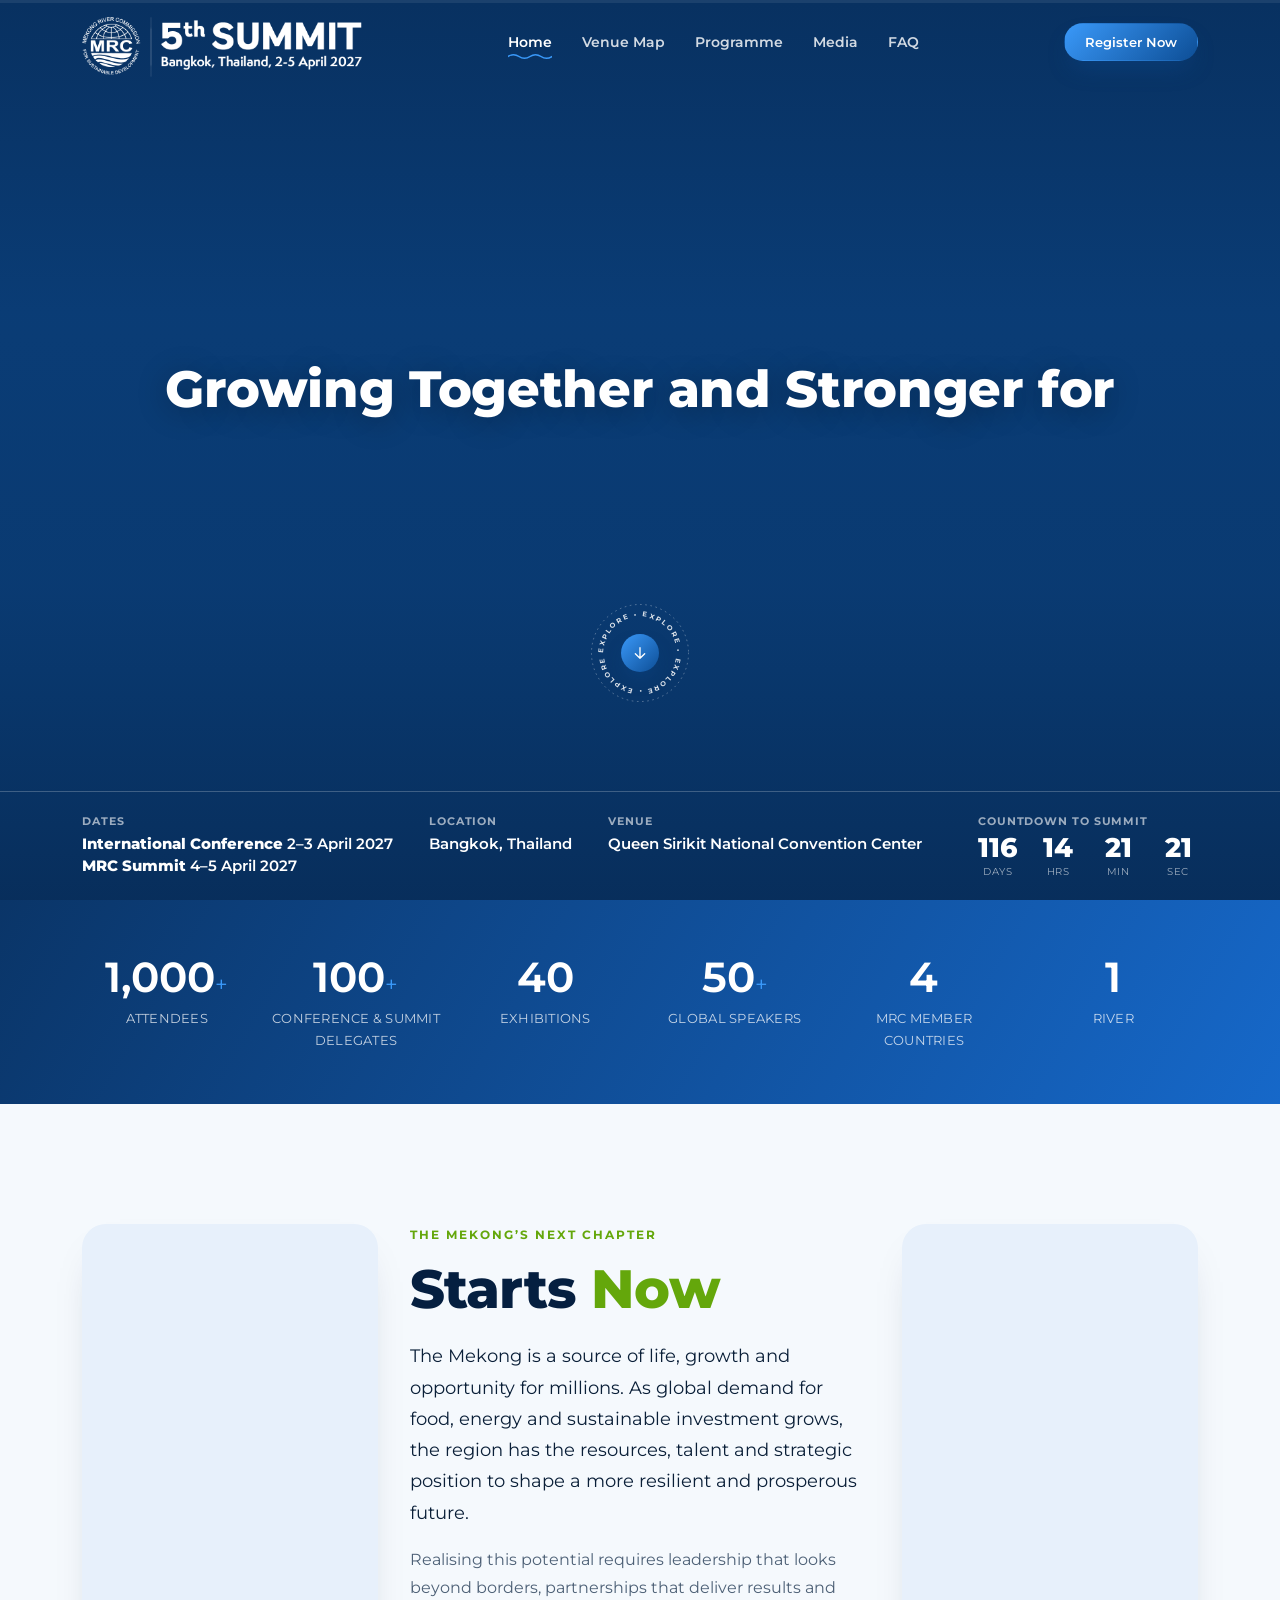
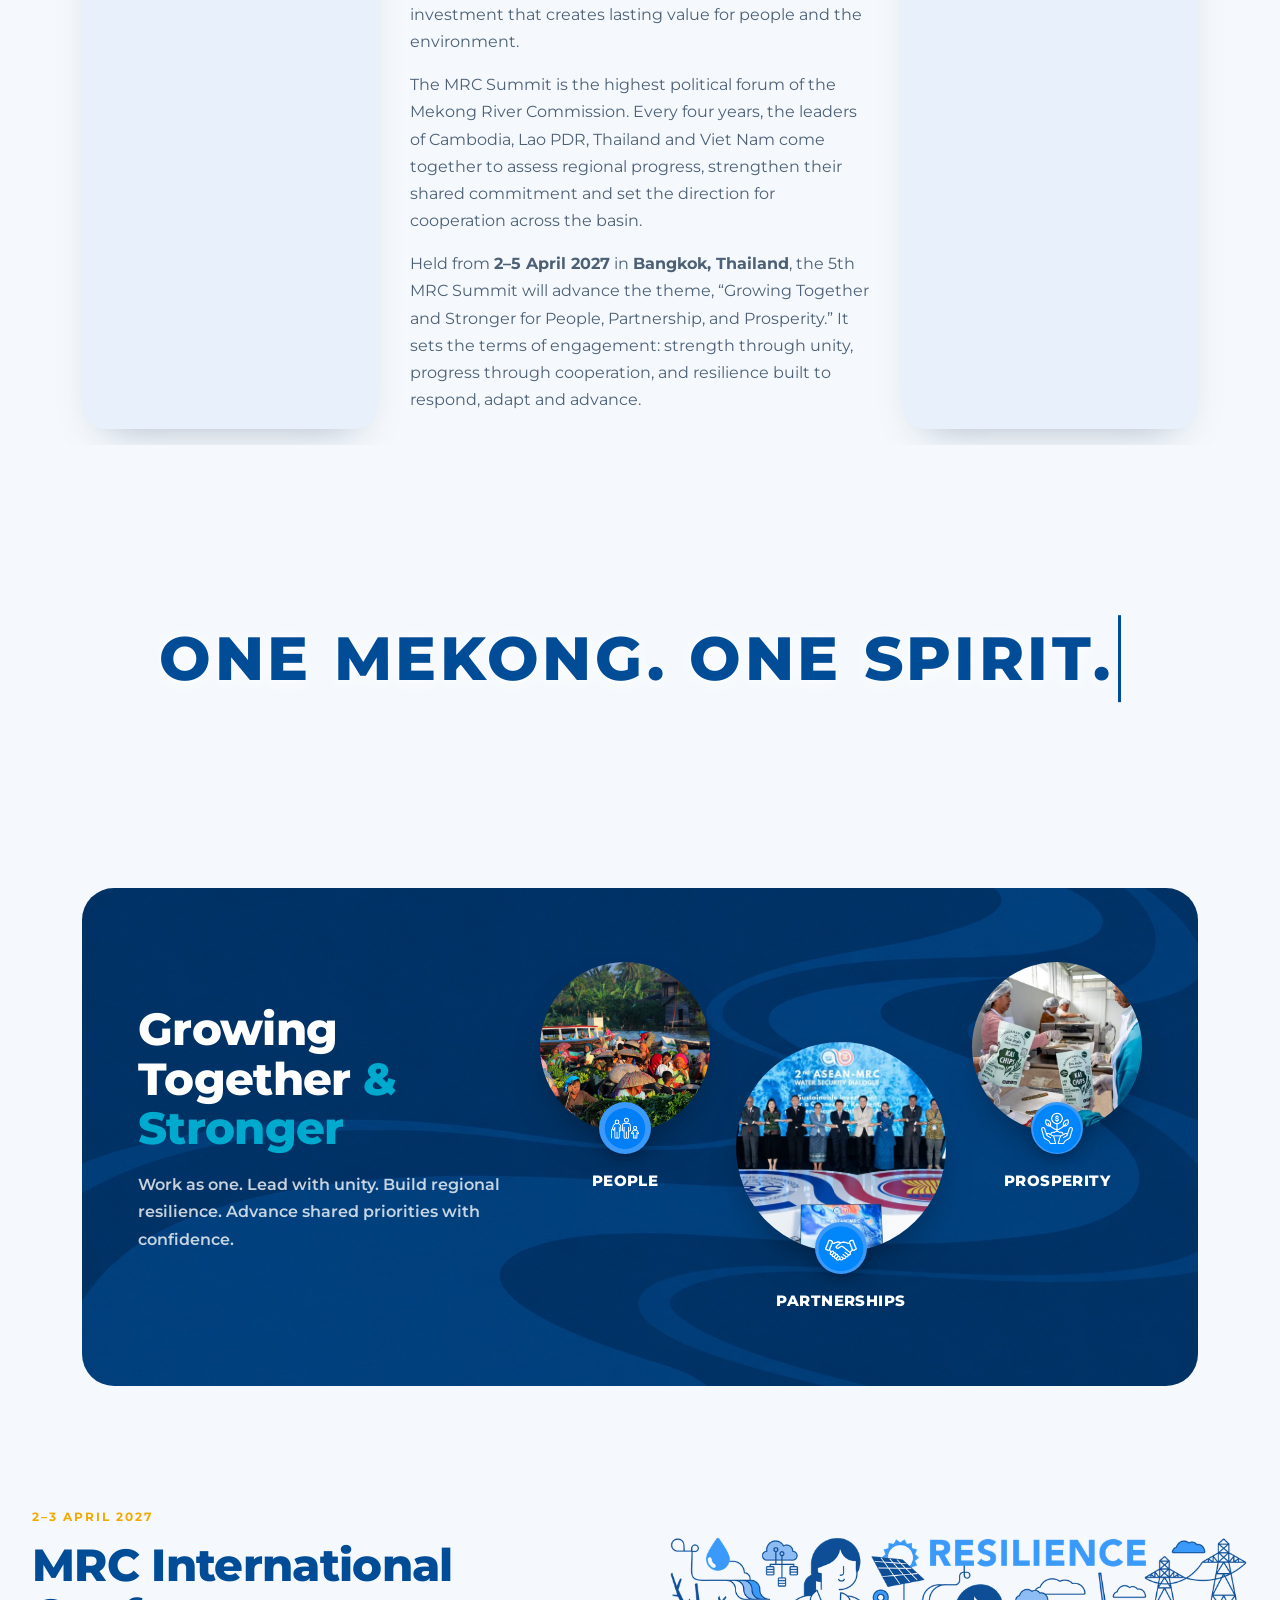
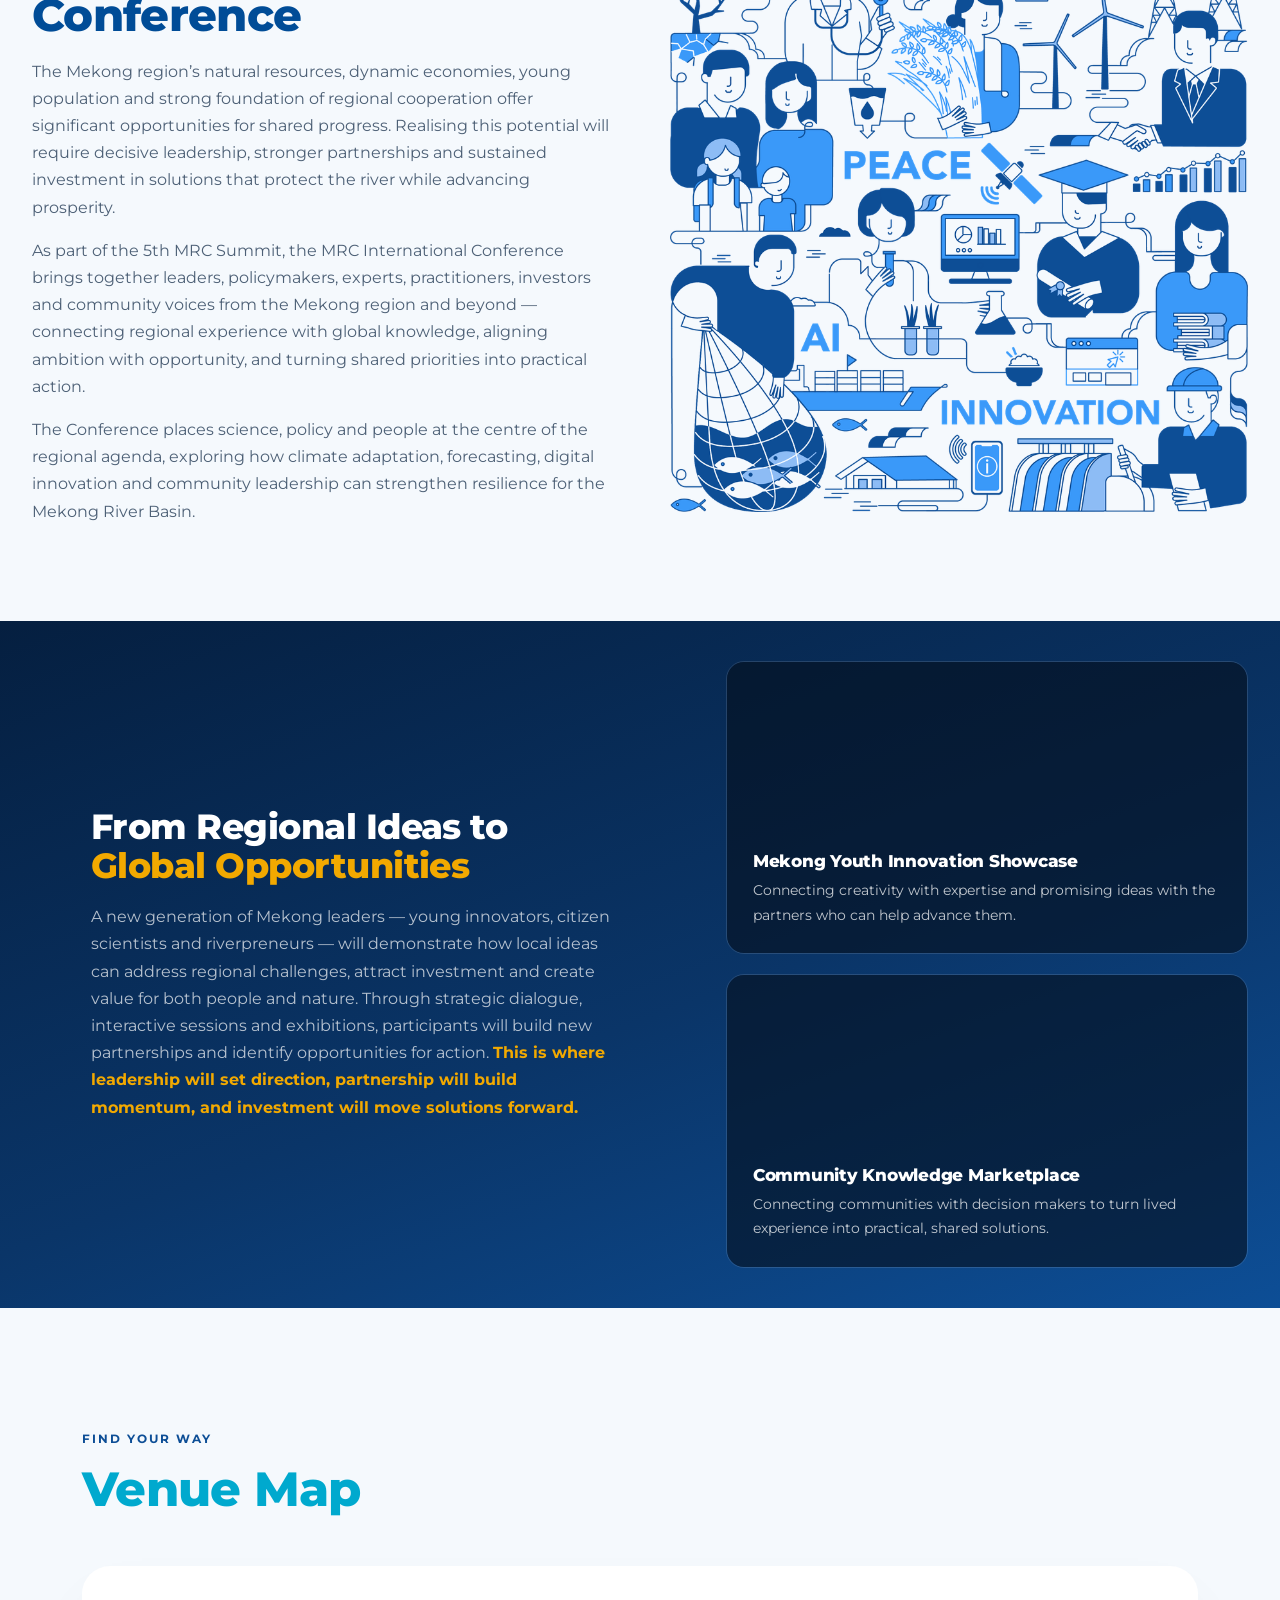
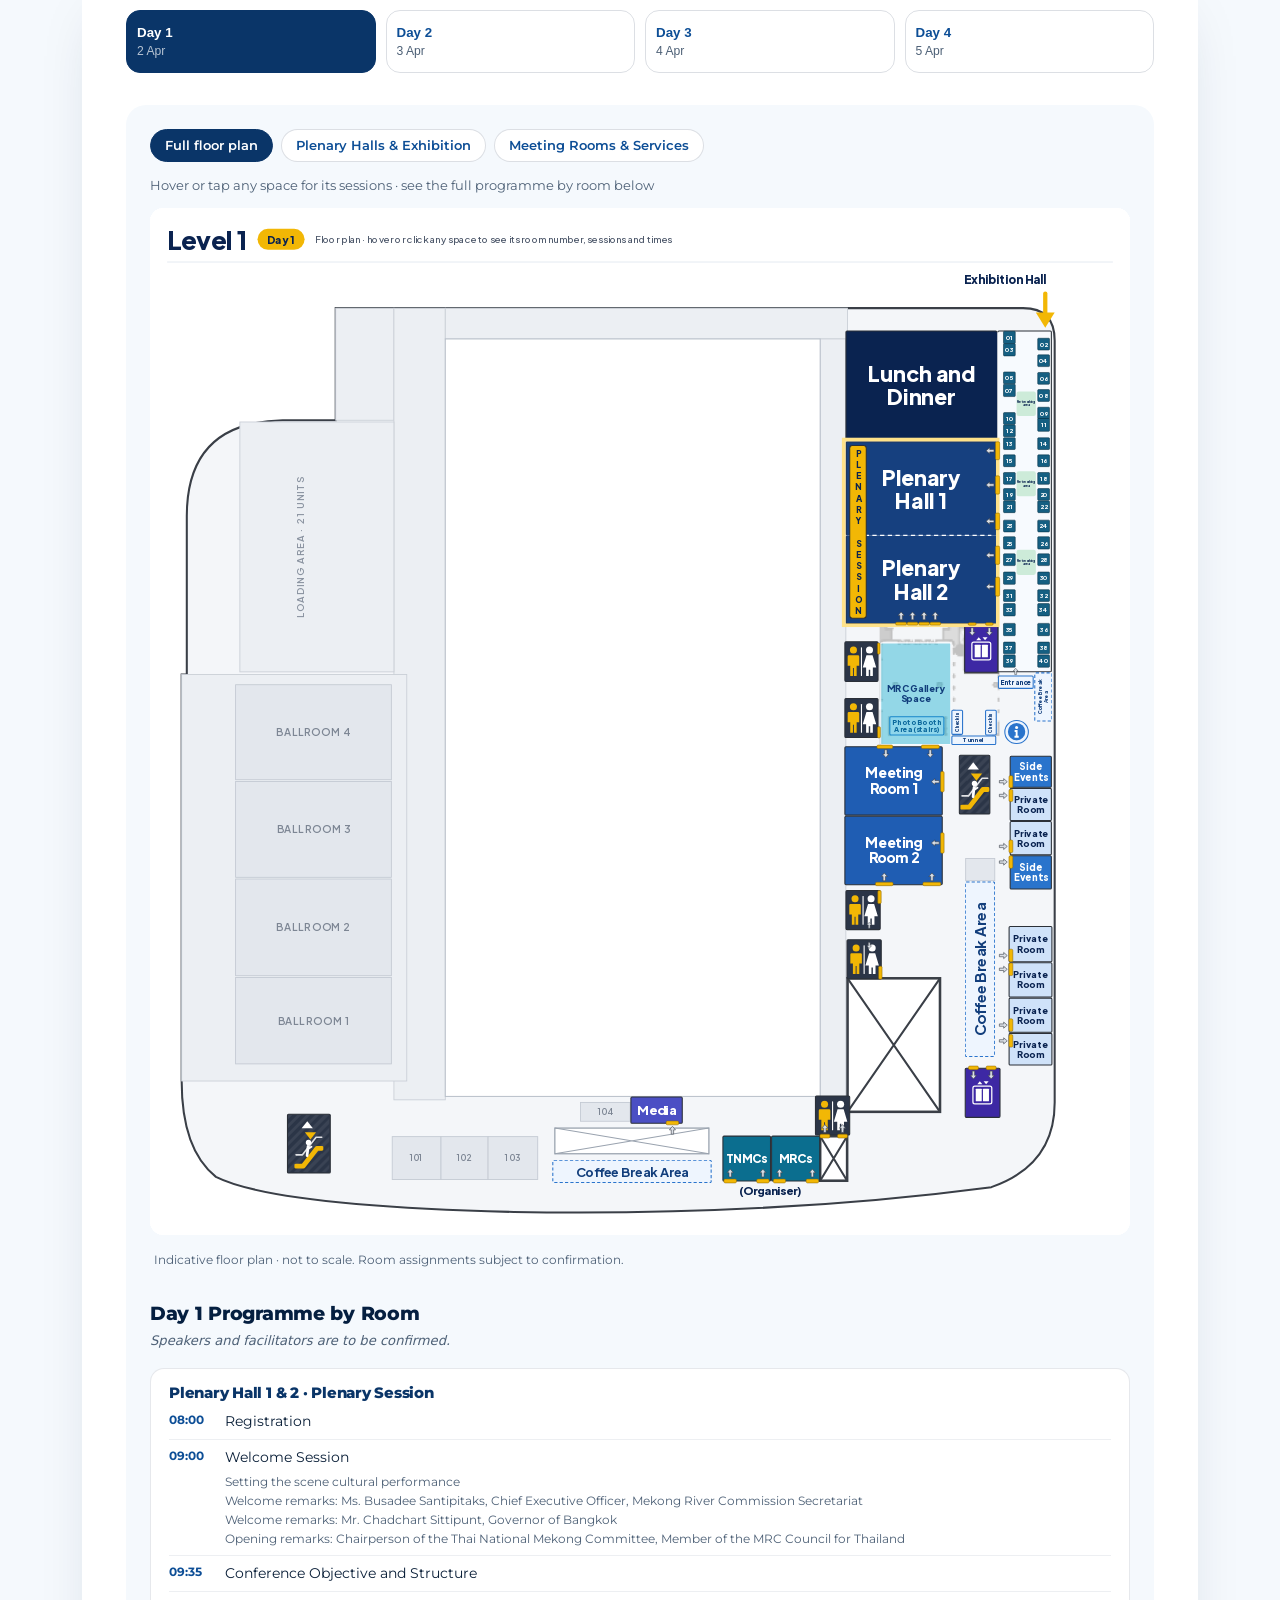
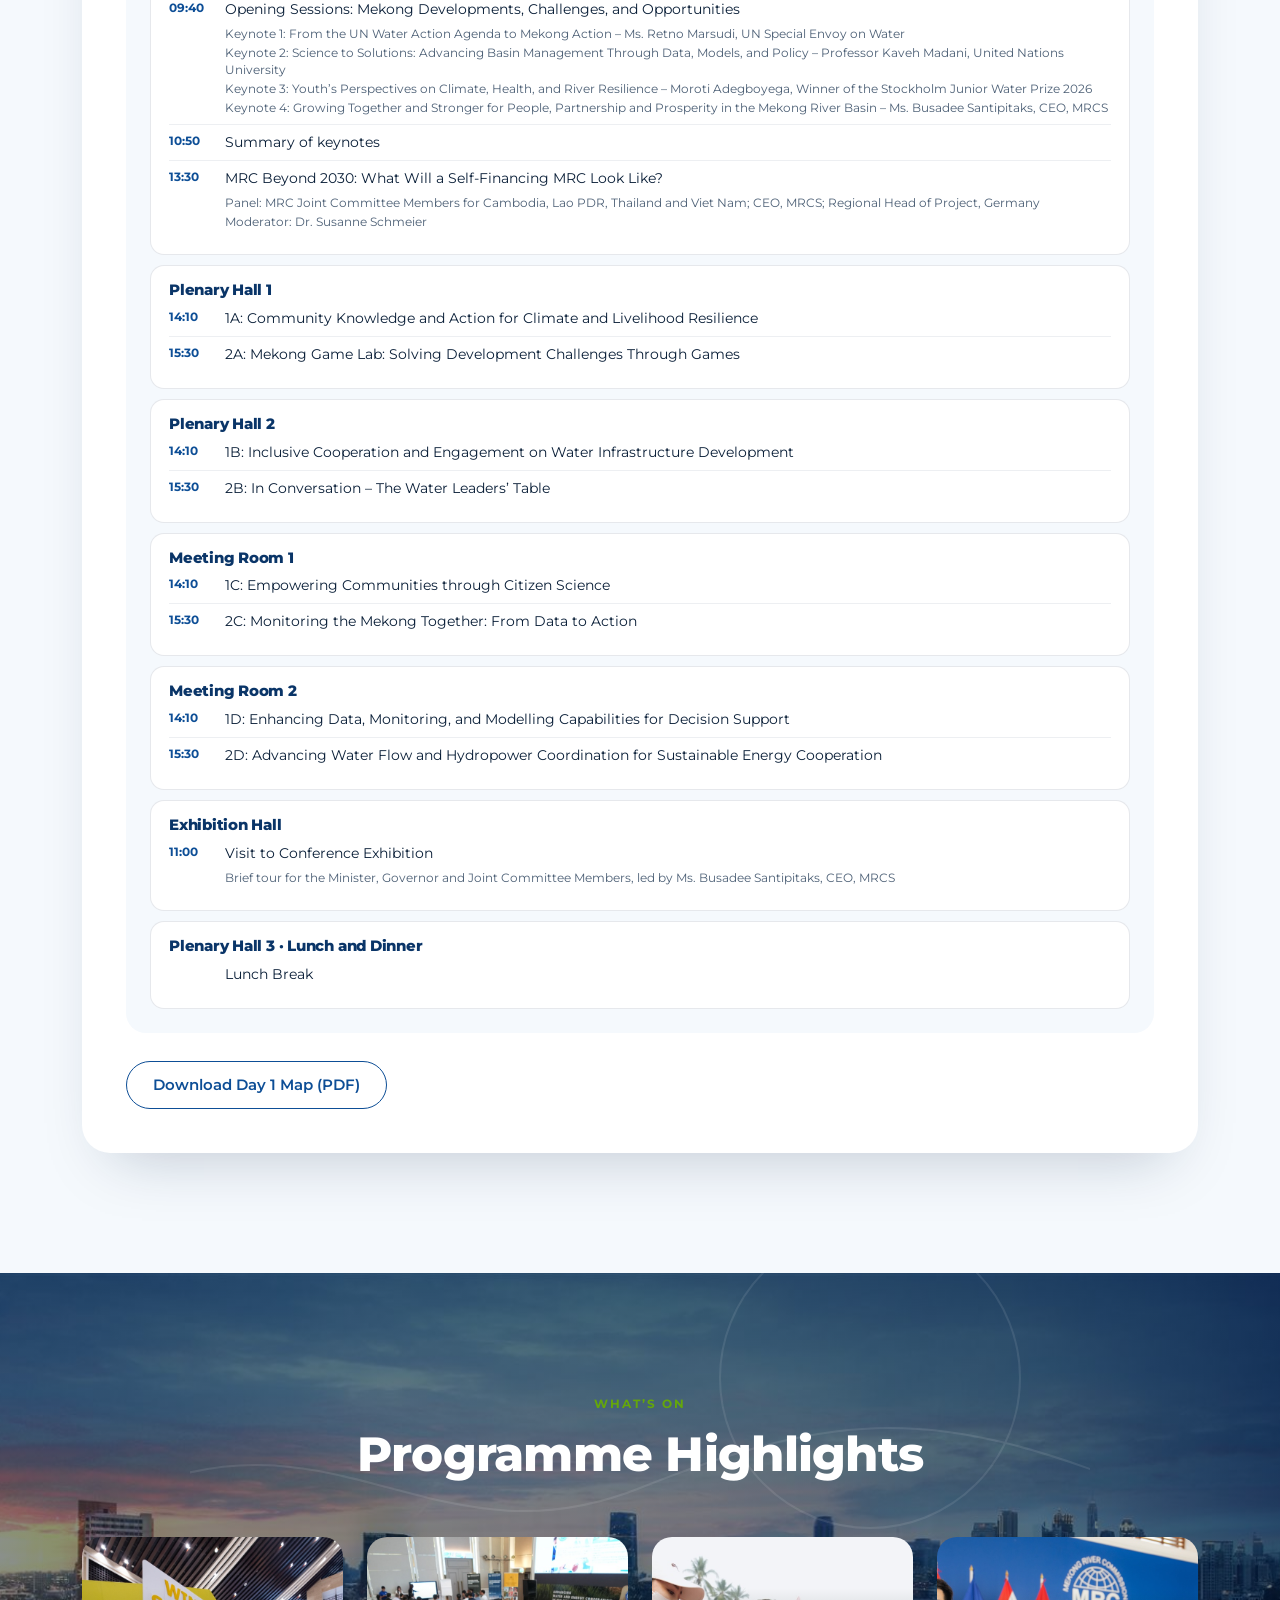
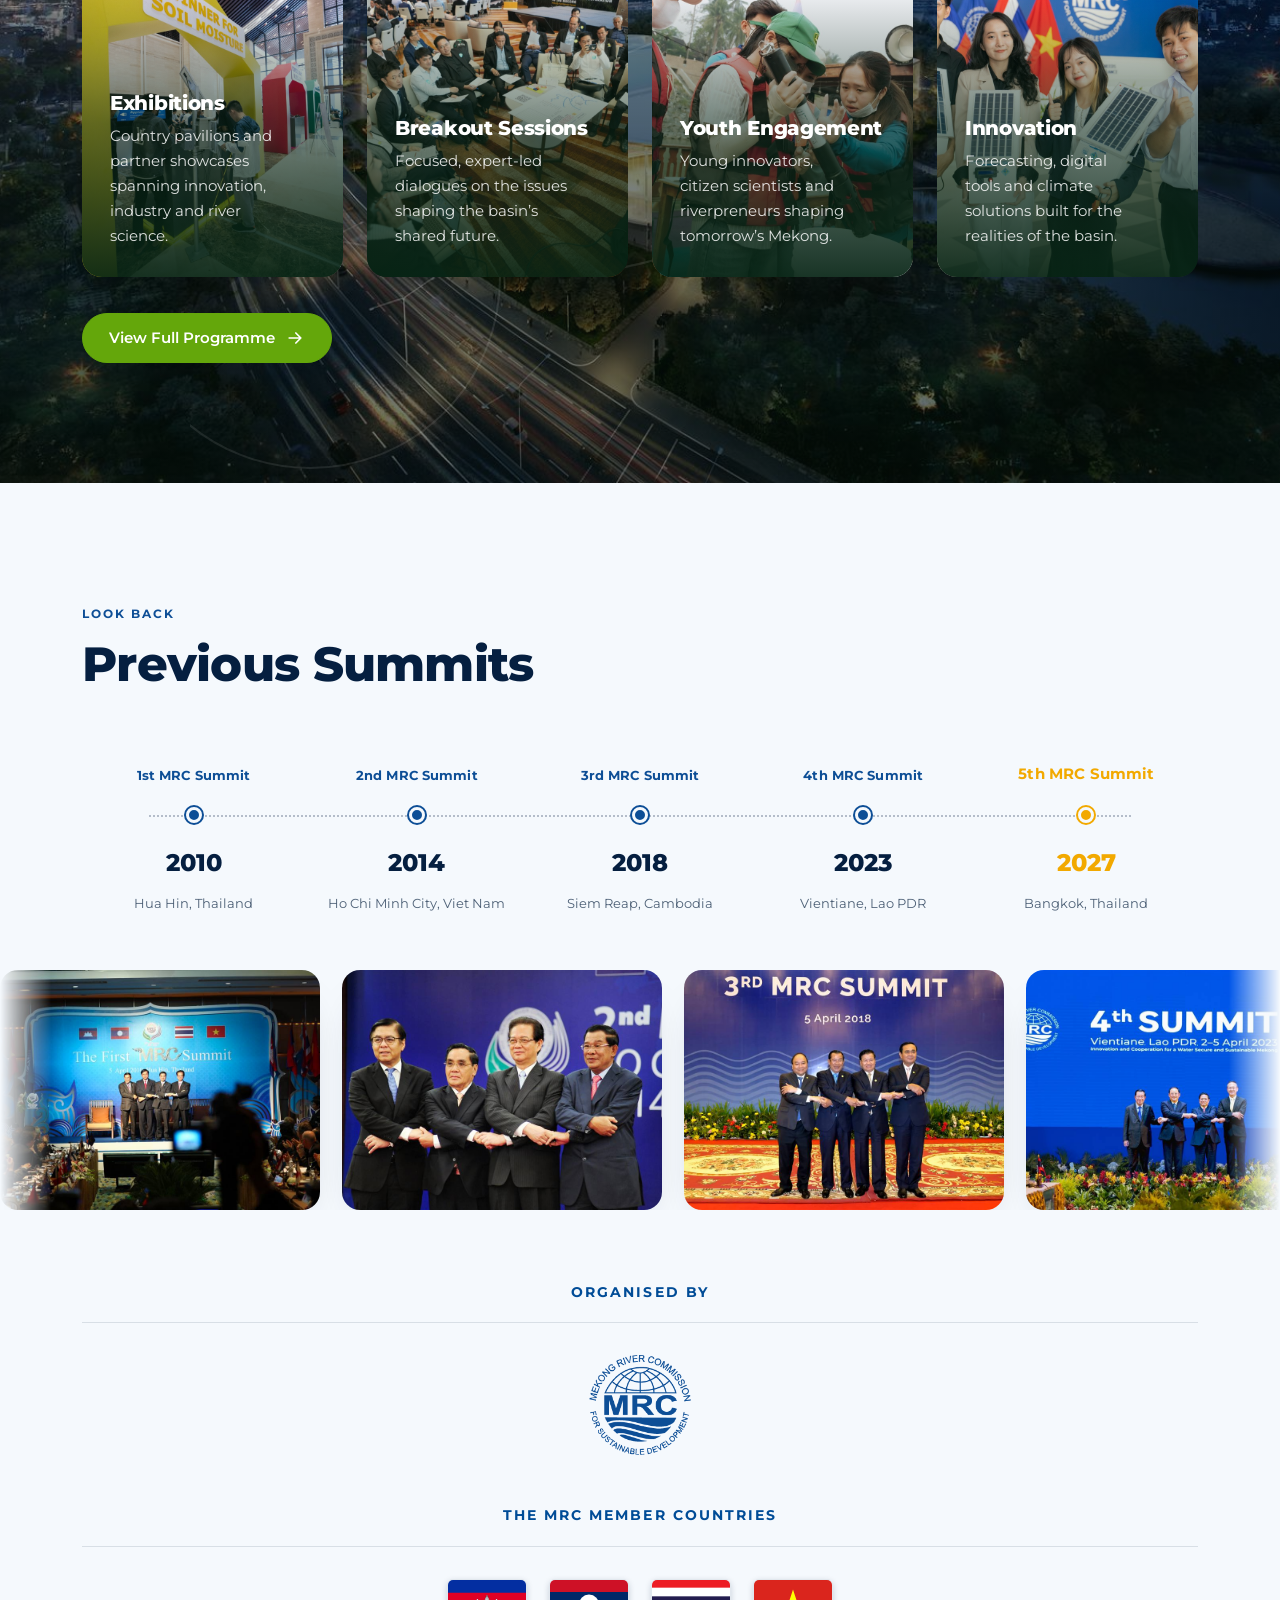
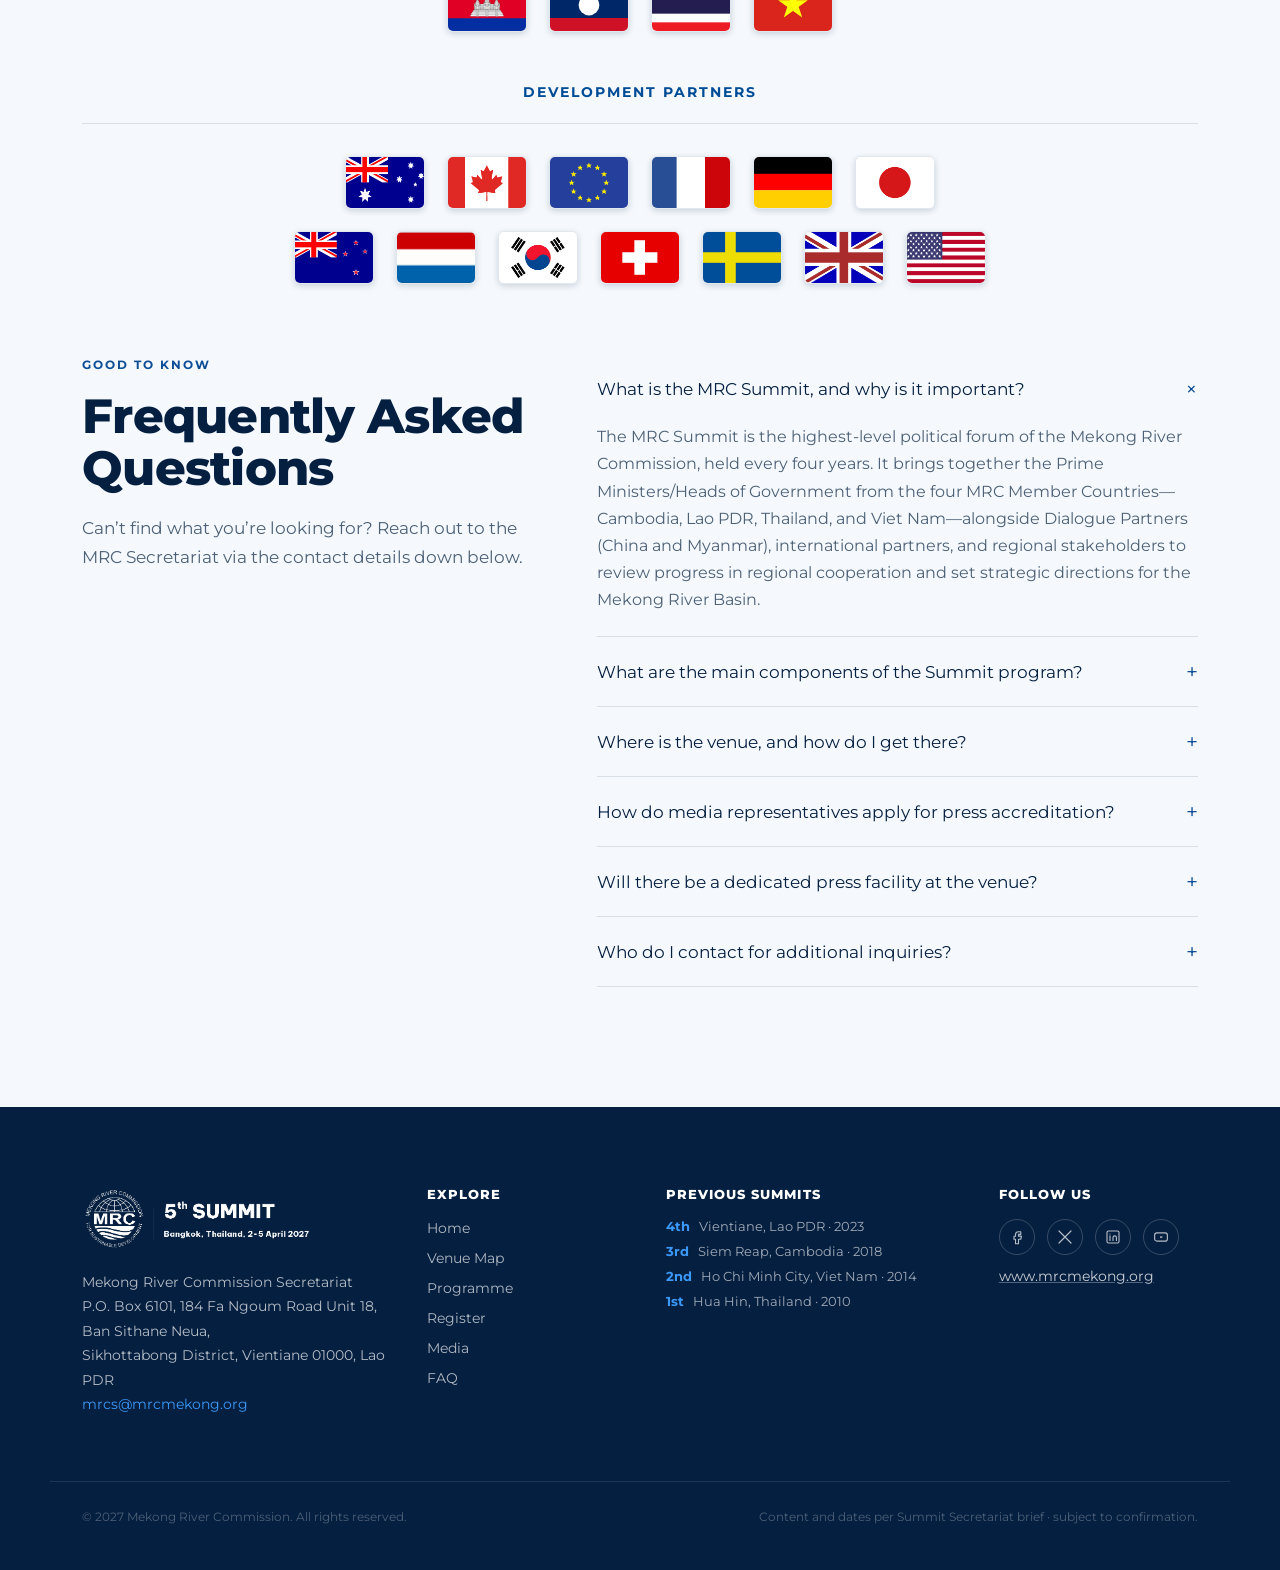
==== commit f41e5e32: "Note that speakers and facilitators are to be confirmed Co-Authored-By: Claude Opus 5.5 <noreply@ant" ====
--- a/index.html
+++ b/index.html
@@ -23,7 +23,7 @@
 <link rel="preconnect" href="https://fonts.gstatic.com" crossorigin>
 <link href="https://fonts.googleapis.com/css2?family=Montserrat:ital,wght@0,400;0,500;0,600;0,700;0,800;0,900;1,600&display=swap" rel="stylesheet">
 <link rel="preload" href="assets/hero-banner.mp4" as="video" type="video/mp4" fetchpriority="high">
-<link rel="stylesheet" href="css/style.css?v=49">
+<link rel="stylesheet" href="css/style.css?v=50">
 </head>
 <body>
 
@@ -290,6 +290,7 @@
 
             <div class="venue-programme-col" id="dayProgramme">
               <h3 class="venue-day-heading" id="venueDayHeading">Day 1 Programme by Room</h3>
+              <p class="venue-day-note">Speakers and facilitators are to be confirmed.</p>
               <div class="venue-room-list" id="venueRoomList"></div>
             </div>
           </div>
--- a/css/style.css
+++ b/css/style.css
@@ -532,6 +532,7 @@
 .venue-fineprint{margin:14px 4px 0;font-size:.78rem;color:var(--ink-soft);}
 
 .venue-day-heading{font-family:var(--font-display);font-size:1.2rem;color:var(--navy-950);margin:0 0 16px;}
+.venue-day-note{margin:-10px 0 16px;font-size:.82rem;font-style:italic;color:var(--ink-soft);}
 .venue-room-list{display:flex;flex-direction:column;gap:10px;}
 .venue-room-group{
   background:var(--white);border:1px solid rgba(12,34,69,.1);border-radius:14px;padding:16px 18px;
